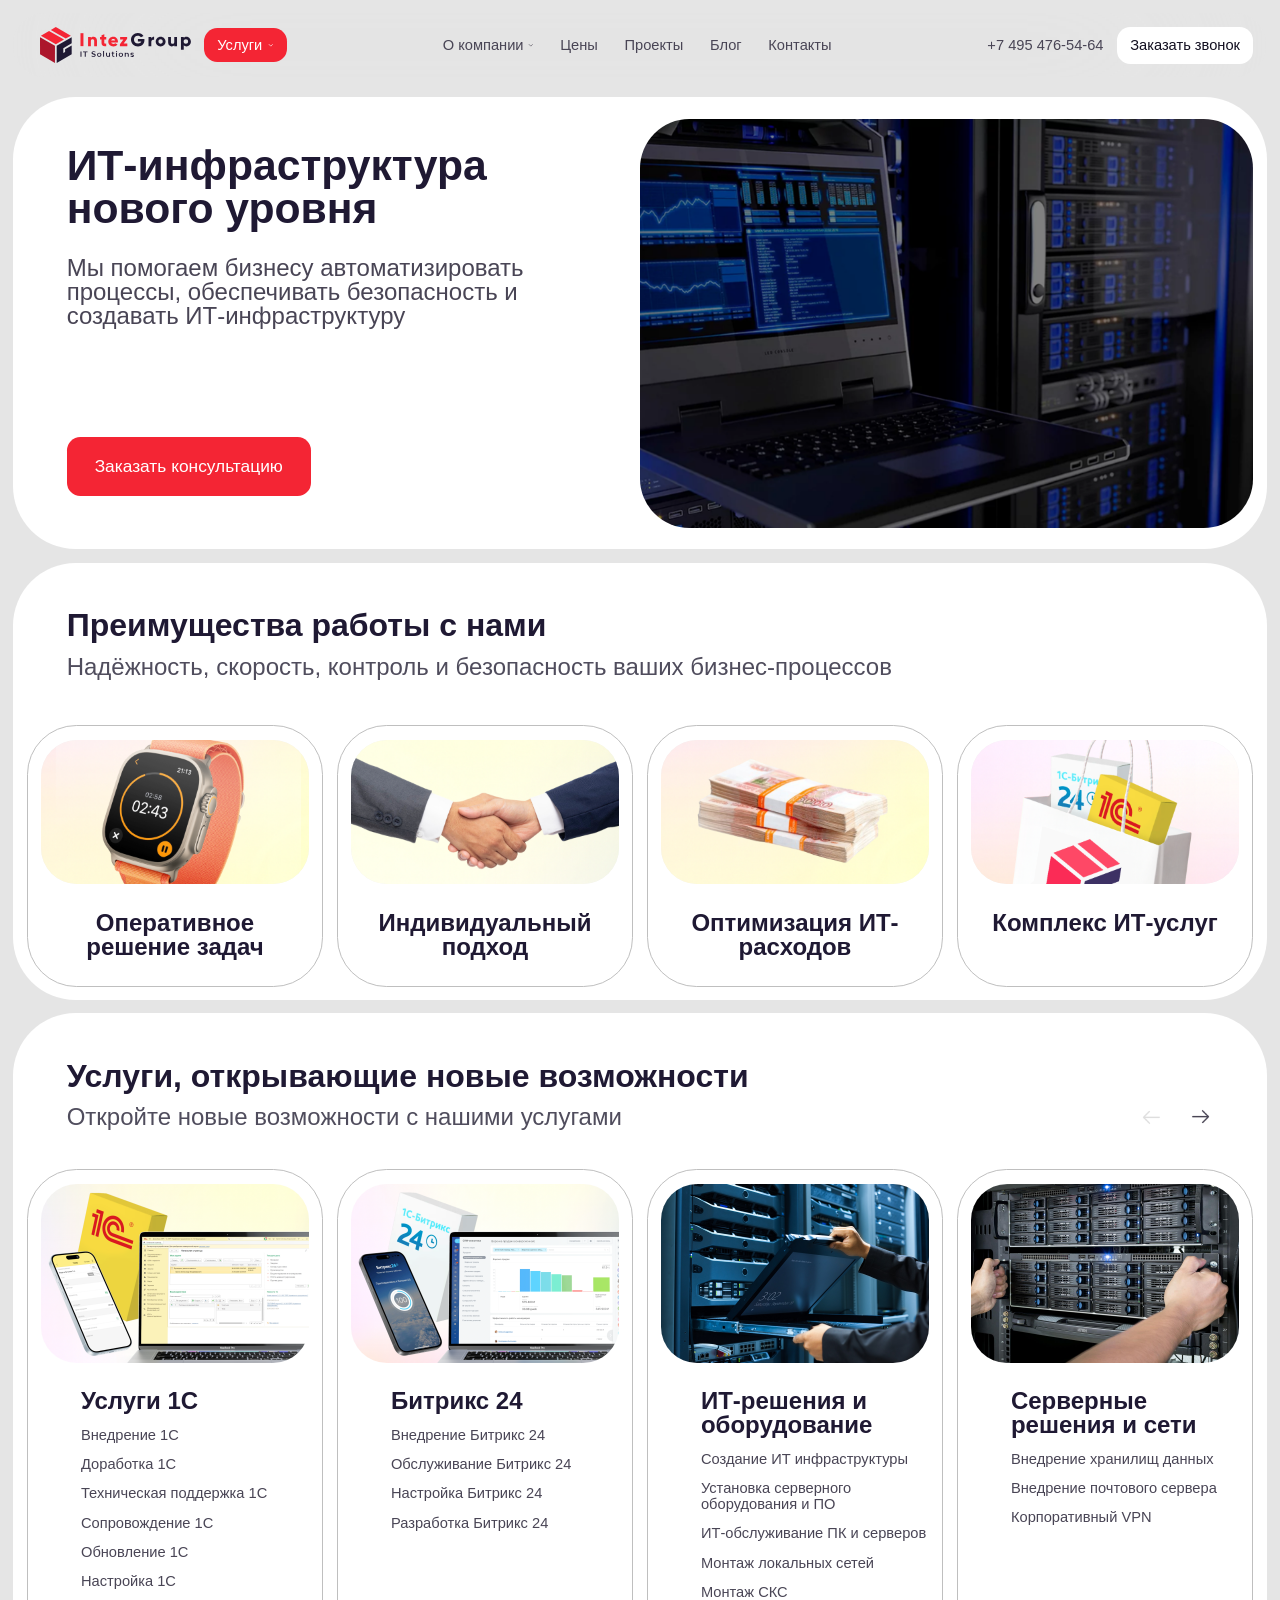
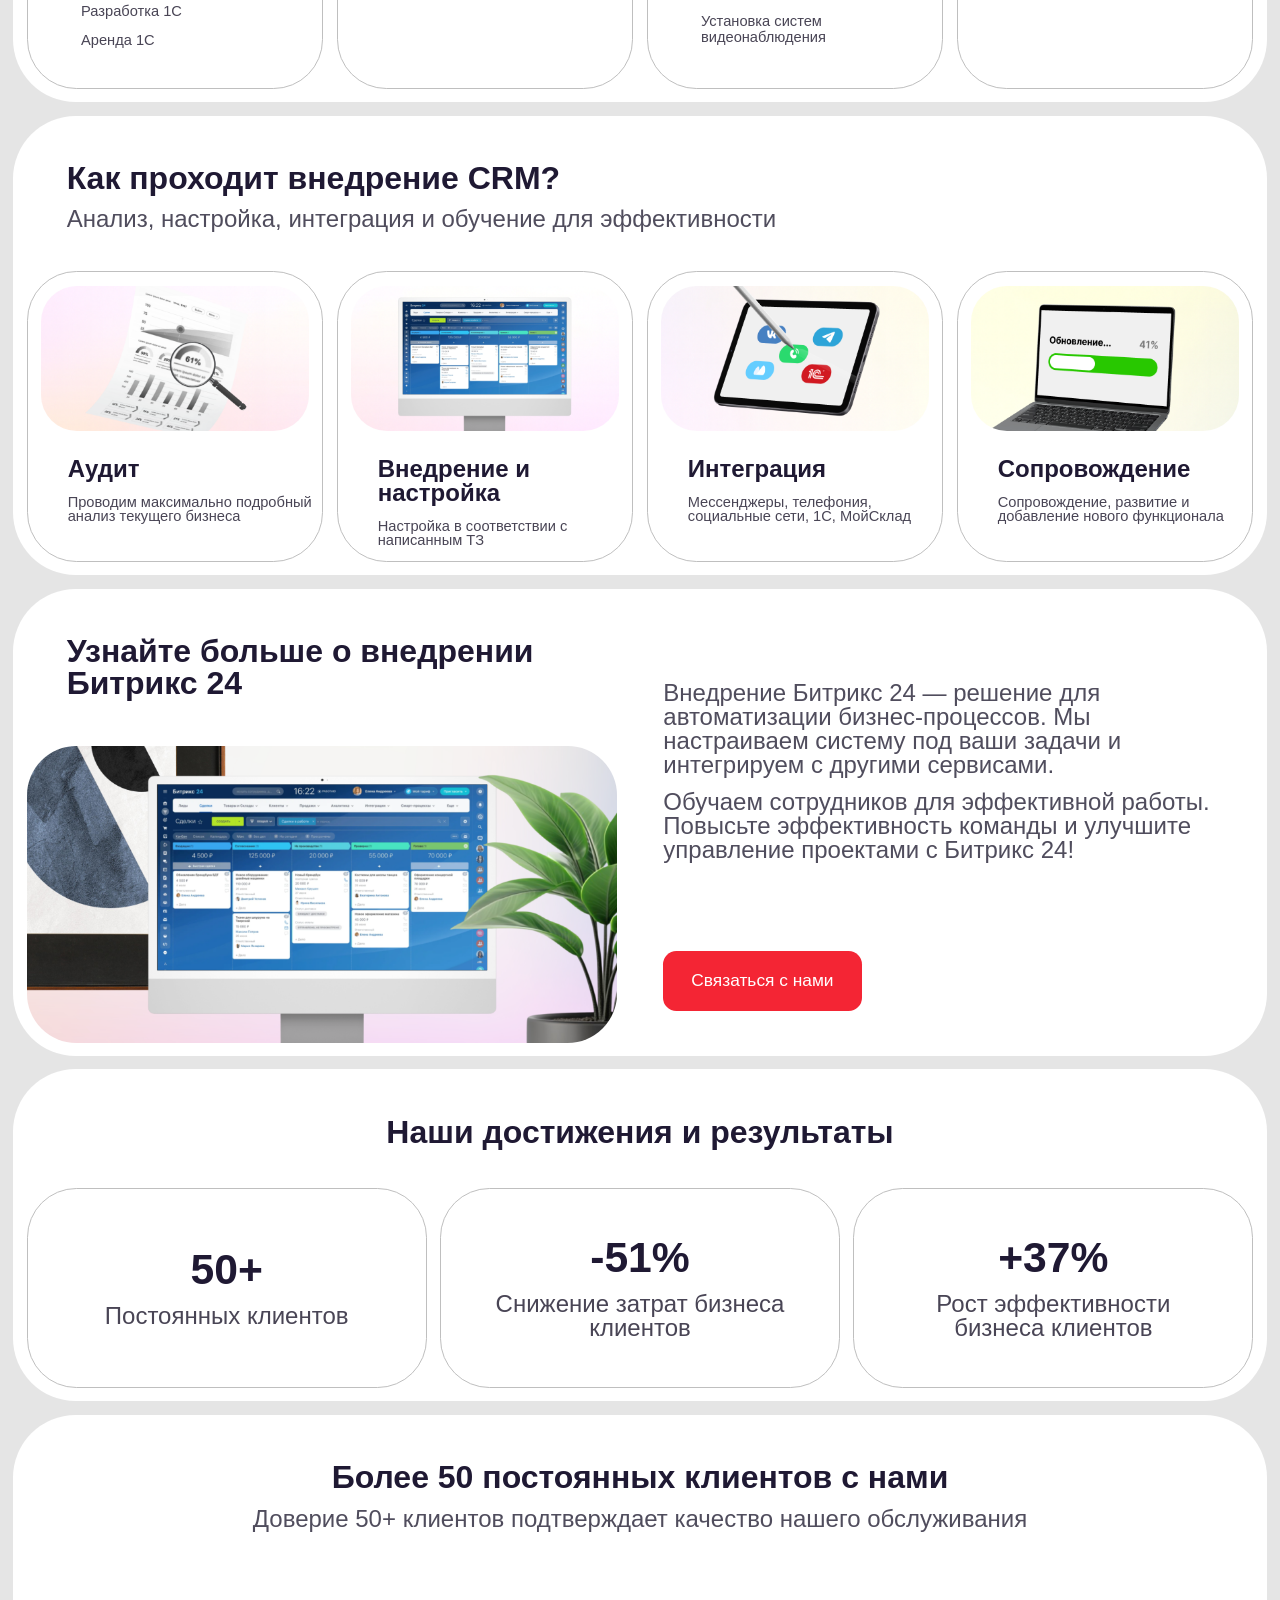
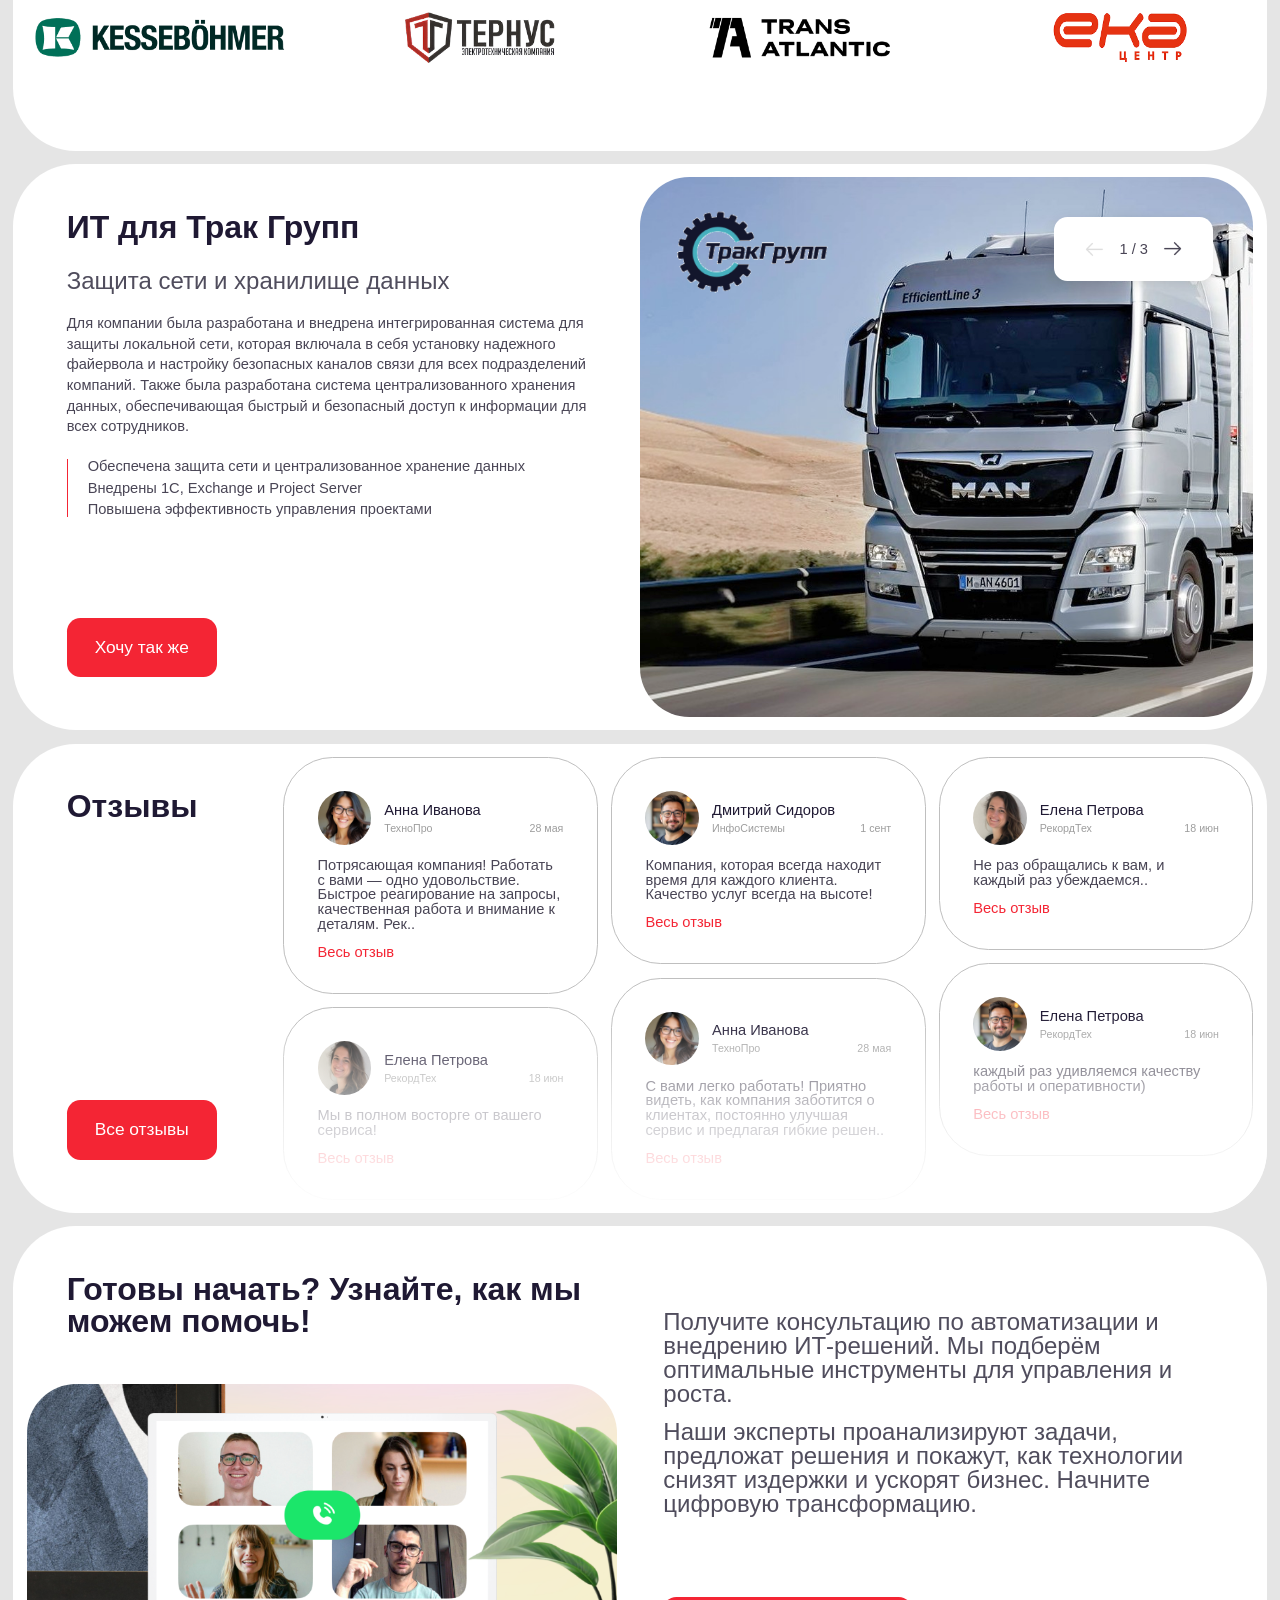
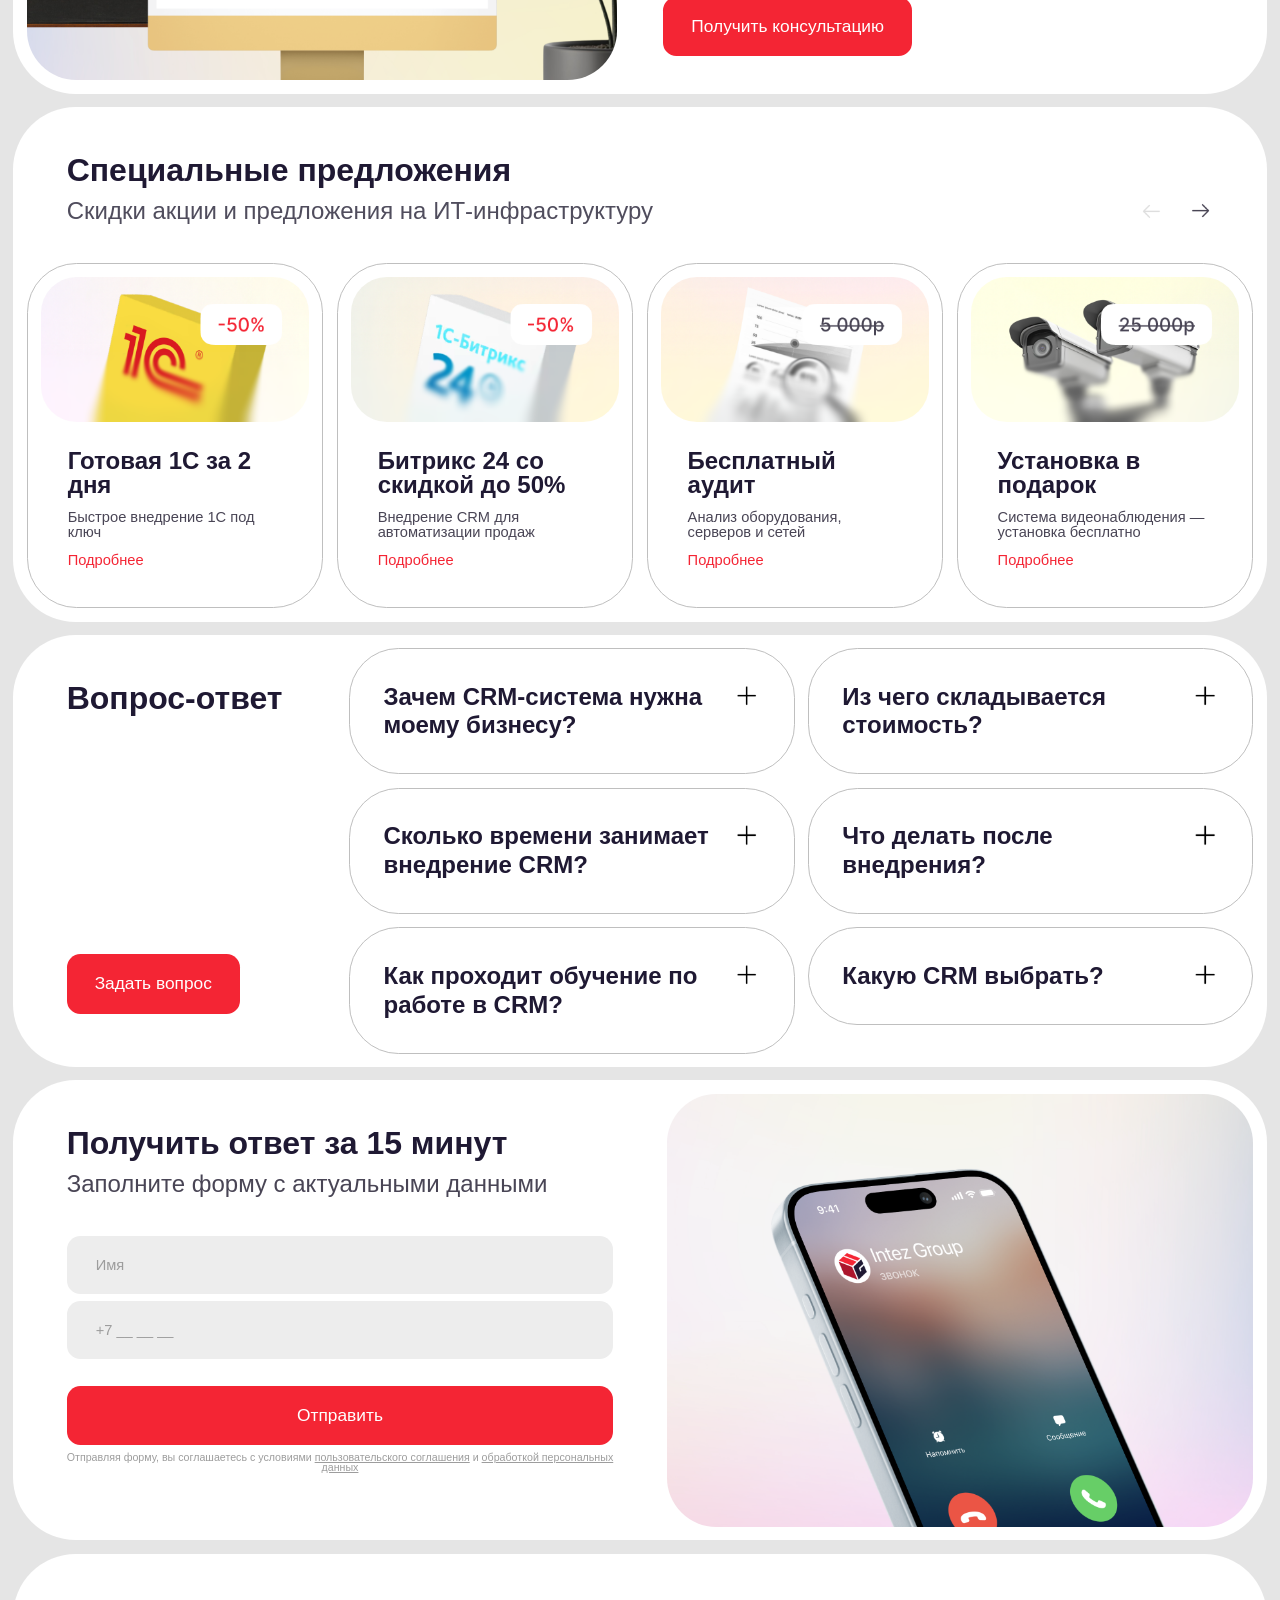
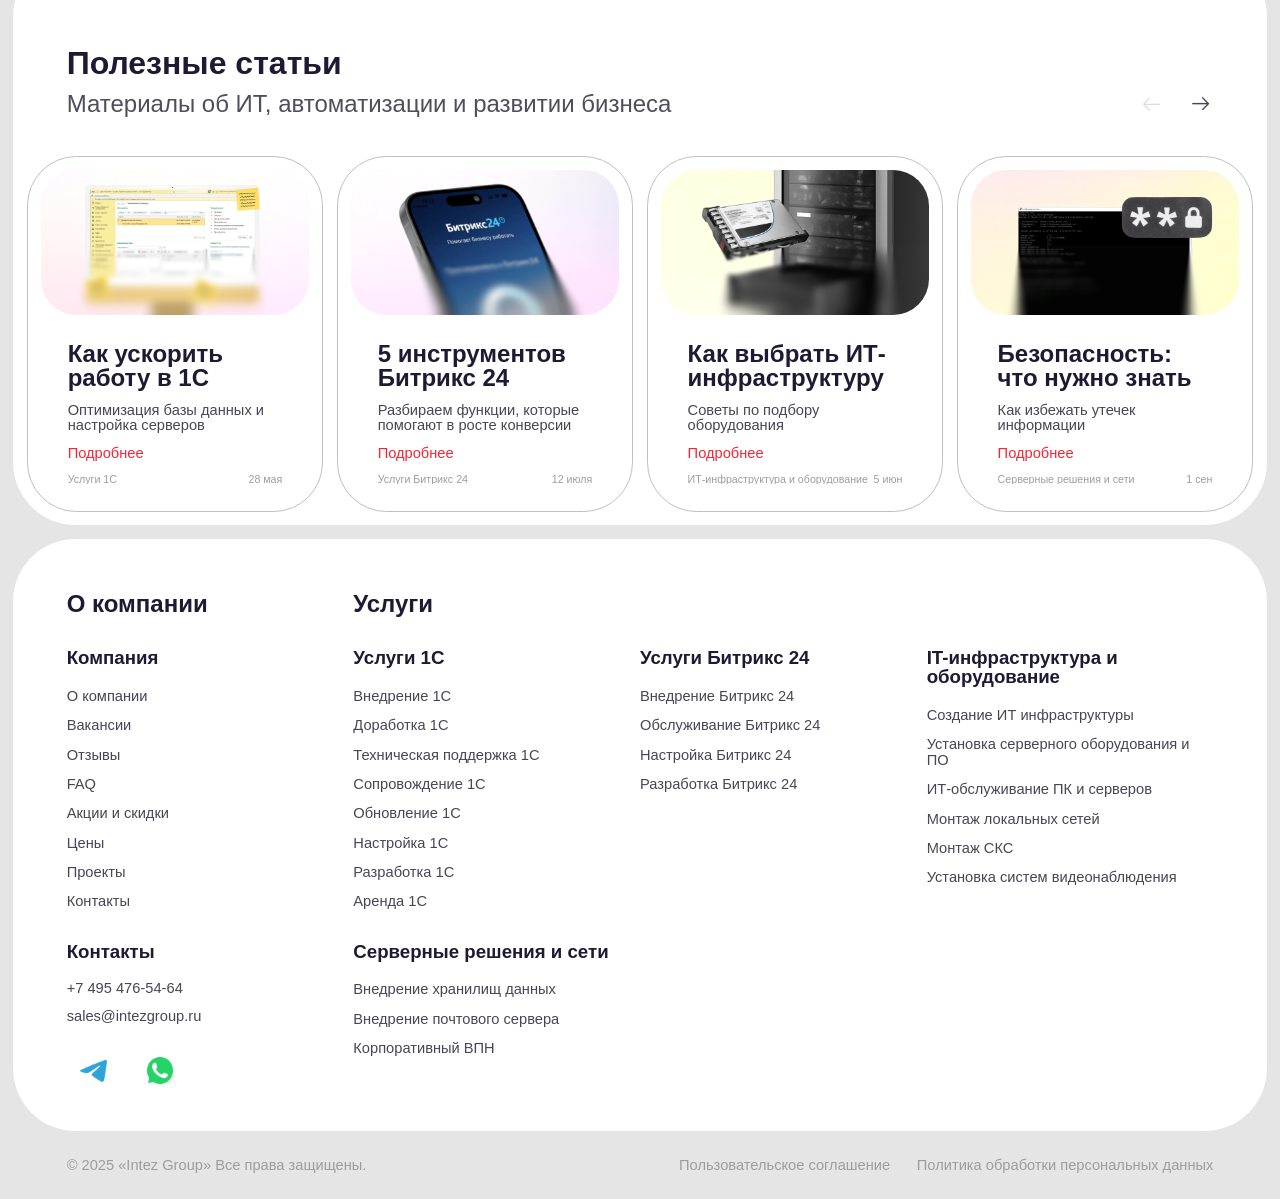
==== index.html @ fbea699e "Рефакторинг карусели Track Group и добавление мобильного аккордеона в подвале Заменены иконки в форм" ====
<!DOCTYPE html>
<html lang="ru">

<head>
  <meta charset="UTF-8" />
  <meta name="viewport" content="width=device-width, initial-scale=1.0" />
  <meta http-equiv="X-UA-Compatible" content="ie=edge" />
  <title>Название сайта</title>
  <link rel="stylesheet" href="style/main.css" />
</head>

<body>
  <!-- Overlay для размытия main (для services-popup) -->
  <div class="services-popup__overlay" id="overlay"></div>

  <!-- Overlay для модального окна (выше всех элементов) -->
  <div class="modal-overlay" id="modalOverlay"></div>

  <!-- Модальное окно с формой -->
  <div class="modal-popup" id="callModal">
    <div class="modal-popup__wrapper">
      <div class="modal-popup__container">
        <!-- Контент формы (переиспользуем стили quick-response) -->
        <div class="quick-response__content">
          <h2 class="quick-response__title">Получить ответ за 15 минут</h2>
          <p class="quick-response__description">
            Заполните форму с актуальными данными
          </p>
          <form class="quick-response__form" id="callModalForm">
            <div class="quick-response__field">
              <input type="text" class="quick-response__input" placeholder="Имя" required />
              <span class="quick-response__error">Additional text</span>
            </div>
            <div class="quick-response__field">
              <input type="tel" class="quick-response__input" placeholder="+7 __ __ __" required />
              <span class="quick-response__error">Additional text</span>
            </div>
            <button type="submit" class="btn btn--primary">Отправить</button>
            <p class="quick-response__agreement">
              Отправляя форму, вы соглашаетесь с условиями
              <a href="#">пользовательского соглашения</a> и
              <a href="#">обработкой персональных данных</a>
            </p>
          </form>
        </div>

        <!-- Контент успешной отправки (скрыт по умолчанию) -->
        <div class="modal-success" style="display: none;">
          <img src="assets/img/successfully-done.png" alt="Успешно" class="modal-success__image" loading="lazy">
          <div class="modal-success__content">
            <h2 class="modal-success__title">Спасибо за обращение!</h2>
            <p class="modal-success__text">
              Мы уже получили вашу заявку. Ожидайте звонка — специалист свяжется с вами в ближайшее время
            </p>
          </div>
        </div>
      </div>

      <!-- Кнопка закрытия справа от контейнера -->
      <button class="modal-popup__close" id="modalClose" aria-label="Закрыть">
        <img src="assets/img/close.png" alt="Закрыть" loading="lazy">
      </button>
    </div>
  </div>

  <!-- Всплывающее меню услуг -->
  <div class="services-popup__container" id="servicesPopup">
    <div class="services-popup__links">
      <!-- Колонка с категориями -->
      <div class="services-popup__column-wrapper">
        <!-- Блок заголовков категорий -->
        <div class="services-popup__categories">
          <h3 class="services-popup__category active" data-category="1c">
            Услуги 1С
          </h3>
          <h3 class="services-popup__category" data-category="bitrix24">
            Услуги Битрикс 24
          </h3>
          <h3 class="services-popup__category" data-category="it-infrastructure">
            ИТ-инфраструктура и оборудование
          </h3>
          <h3 class="services-popup__category" data-category="server-solutions">
            Серверные решения и сети
          </h3>
        </div>
      </div>

      <!-- Колонка 1 -->
      <div class="services-popup__column-wrapper">
        <div class="services-popup__column" data-column="1">
          <!-- Услуги 1С - Колонка 1 -->
          <a href="#" class="services-popup__link" data-category="1c">Внедрение 1С</a>
          <a href="#" class="services-popup__link" data-category="1c">Доработка 1С</a>
          <a href="#" class="services-popup__link" data-category="1c">Техническая поддержка 1С</a>
          <a href="#" class="services-popup__link" data-category="1c">Сопровождение 1С</a>

          <!-- Услуги Битрикс 24 - Колонка 1 -->
          <a href="#" class="services-popup__link" data-category="bitrix24" style="display: none">Внедрение Битрикс
            24</a>
          <a href="#" class="services-popup__link" data-category="bitrix24" style="display: none">Обслуживание Битрикс
            24</a>

          <!-- ИТ-инфраструктура и оборудование - Колонка 1 -->
          <a href="#" class="services-popup__link" data-category="it-infrastructure" style="display: none">Создание ИТ
            инфраструктуры</a>
          <a href="#" class="services-popup__link" data-category="it-infrastructure" style="display: none">Установка
            серверного оборудования и ПО</a>
          <a href="#" class="services-popup__link" data-category="it-infrastructure"
            style="display: none">ИТ-обслуживание ПК и серверов</a>

          <!-- Серверные решения и сети - Колонка 1 -->
          <a href="#" class="services-popup__link" data-category="server-solutions" style="display: none">Внедрение
            хранилищ данных</a>
          <a href="#" class="services-popup__link" data-category="server-solutions" style="display: none">Внедрение
            почтового сервера</a>
        </div>
      </div>

      <!-- Колонка 2 -->
      <div class="services-popup__column-wrapper">
        <div class="services-popup__column" data-column="2">
          <!-- Услуги 1С - Колонка 2 -->
          <a href="#" class="services-popup__link" data-category="1c">Обновление 1С</a>
          <a href="#" class="services-popup__link" data-category="1c">Настройка 1С</a>
          <a href="#" class="services-popup__link" data-category="1c">Разработка 1С</a>
          <a href="#" class="services-popup__link" data-category="1c">Аренда 1С</a>

          <!-- Услуги Битрикс 24 - Колонка 2 -->
          <a href="#" class="services-popup__link" data-category="bitrix24" style="display: none">Настройка Битрикс
            24</a>
          <a href="#" class="services-popup__link" data-category="bitrix24" style="display: none">Разработка Битрикс
            24</a>

          <!-- ИТ-инфраструктура и оборудование - Колонка 2 -->
          <a href="#" class="services-popup__link" data-category="it-infrastructure" style="display: none">Монтаж
            локальных сетей</a>
          <a href="#" class="services-popup__link" data-category="it-infrastructure" style="display: none">Монтаж
            СКС</a>
          <a href="#" class="services-popup__link" data-category="it-infrastructure" style="display: none">Установка
            систем видеонаблюдения</a>

          <!-- Серверные решения и сети - Колонка 2 -->
          <a href="#" class="services-popup__link" data-category="server-solutions" style="display: none">Корпоративный
            VPN</a>
        </div>
      </div>
    </div>

    <!-- Блок с фотографией -->
    <div class="services-popup__image">
      <img src="assets/img/popup-menu-1c.png" alt="Услуги 1С" data-image="1c" class="services-popup__photo active"
        loading="lazy" />
      <img src="assets/img/popup-menu-bitrix-24.png" alt="Услуги Битрикс 24" data-image="bitrix24"
        class="services-popup__photo" loading="lazy" />
      <img src="assets/img/popup-menu-IT-solutions-and-equipment.png" alt="ИТ-инфраструктура и оборудование"
        data-image="it-infrastructure" class="services-popup__photo" loading="lazy" />
      <img src="assets/img/popup-menu-server-solutions-and-networks.png" alt="Серверные решения и сети"
        data-image="server-solutions" class="services-popup__photo" loading="lazy" />
    </div>
  </div>
  </div>

  <!-- Шапка сайта (десктоп версия) -->
  <header class="header header--desktop">
    <div class="container">
      <div class="header__content">
        <img src="assets/img/logo-header-desktop.svg" alt="IntezGroup Logo" class="header__logo" loading="lazy" />

        <button class="btn btn--services" id="servicesBtn">
          Услуги
          <img src="assets/img/show-more.svg" alt="" class="btn__icon" loading="lazy" />
        </button>

        <nav class="nav">
          <ul class="nav__list">
            <li class="nav__item nav__item--has-dropdown">
              <a href="#about" class="nav__link">
                О компании
                <img src="assets/img/show-more.svg" alt="" class="nav__link-icon" loading="lazy" />
              </a>
              <!-- Всплывающее меню "О компании" -->
              <div class="nav-dropdown" id="aboutDropdown">
                <div class="nav-dropdown__container">
                  <a href="#" class="nav-dropdown__link">О компании</a>
                  <a href="#" class="nav-dropdown__link">Вакансии</a>
                  <a href="#" class="nav-dropdown__link">Отзывы</a>
                  <a href="#" class="nav-dropdown__link">Вопрос-ответ</a>
                  <a href="#" class="nav-dropdown__link">Акции и скидки</a>
                </div>
              </div>
            </li>
            <li class="nav__item">
              <a href="#prices" class="nav__link">Цены</a>
            </li>
            <li class="nav__item">
              <a href="#projects" class="nav__link">Проекты</a>
            </li>
            <li class="nav__item">
              <a href="#blog" class="nav__link">Блог</a>
            </li>
            <li class="nav__item">
              <a href="#contacts" class="nav__link">Контакты</a>
            </li>
          </ul>
        </nav>

        <div class="header__actions">
          <a href="tel:+74954765464" class="header__phone">+7 495 476-54-64</a>
          <button class="btn btn--secondary" id="callBtn">
            Заказать звонок
          </button>
        </div>

        <button class="burger" id="burger">
          <span class="burger__line"></span>
          <span class="burger__line"></span>
          <span class="burger__line"></span>
        </button>
      </div>
    </div>
  </header>

  <!-- Шапка сайта (мобильная версия для <= 1023px) -->
  <header class="header header--mobile">
    <div class="header__mobile-container">
      <img src="assets/img/logo-header-mobile.svg" alt="IntezGroup Logo" class="header__mobile-logo" loading="lazy" />

      <div class="header__mobile-actions">
        <button class="btn btn--mobile-services" id="mobileServicesBtn">
          Услуги
        </button>

        <button class="btn-icon" id="mobileCallBtn" aria-label="Позвонить">
          <img src="assets/img/phone-mobile.svg" alt="" loading="lazy" />
        </button>

        <button class="btn-icon" id="mobileMenuBtn" aria-label="Меню">
          <img src="assets/img/menu-mobile.svg" alt="" loading="lazy" />
        </button>
      </div>
    </div>
  </header>

  <!-- Основной контент страницы -->
  <main>
    <!-- Обертка для основного контента (можно скрывать при показе 404) -->
    <div id="mainContent">
      <!-- 1. Секция: ИТ-инфраструктура нового уровня -->
      <section class="section section--hero">
        <div class="hero__content">
          <div class="hero__text-group">
            <h1 class="hero__title">ИТ-инфраструктура нового уровня</h1>
            <p class="hero__description">
              Мы помогаем бизнесу автоматизировать процессы, обеспечивать
              безопасность и создавать ИТ-инфраструктуру
            </p>
          </div>
          <button class="btn btn--primary hero__button">Заказать консультацию</button>
        </div>
        <div class="hero__image">
          <img src="assets/img/a-new-level-of-IT-infrastructure.png" alt="ИТ-инфраструктура нового уровня"
            loading="lazy" />
        </div>
        <button class="btn btn--primary hero__button-mobile">Заказать консультацию</button>
      </section>

      <!-- 2. Секция: Преимущества работы с нами -->
      <section class="section section--advantages">
        <h2 class="advantages__title">Преимущества работы с нами</h2>
        <p class="advantages__subtitle">
          Надёжность, скорость, контроль и безопасность ваших бизнес-процессов
        </p>

        <div class="advantages__grid">
          <!-- Карточка 1: Оперативное решение задач -->
          <div class="advantage-card">
            <div class="advantage-card__image">
              <img src="assets/img/fast-solution-section-advantages.png" alt="Оперативное решение задач"
                loading="lazy" />
            </div>
            <h3 class="advantage-card__title">Оперативное решение задач</h3>
          </div>

          <!-- Карточка 2: Индивидуальный подход -->
          <div class="advantage-card">
            <div class="advantage-card__image">
              <img src="assets/img/individual-approach-section-advantages.png" alt="Индивидуальный подход"
                loading="lazy" />
            </div>
            <h3 class="advantage-card__title">Индивидуальный подход</h3>
          </div>

          <!-- Карточка 3: Оптимизация ИТ-расходов -->
          <div class="advantage-card">
            <div class="advantage-card__image">
              <img src="assets/img/optimizing-IT-costs-section-advantages.png" alt="Оптимизация ИТ-расходов"
                loading="lazy" />
            </div>
            <h3 class="advantage-card__title">Оптимизация ИТ-расходов</h3>
          </div>

          <!-- Карточка 4: Комплекс ИТ-услуг -->
          <div class="advantage-card">
            <div class="advantage-card__image">
              <img src="assets/img/range-of-IT-services-section-advantages.png" alt="Комплекс ИТ-услуг"
                loading="lazy" />
            </div>
            <h3 class="advantage-card__title">Комплекс ИТ-услуг</h3>
          </div>
        </div>
      </section>

      <!-- 3. Секция: Услуги, открывающие новые возможности -->
      <section class="section section--services">
        <div class="services__header">
          <div class="services__header-text">
            <h2 class="services__title">
              Услуги, открывающие новые возможности
            </h2>
            <p class="services__subtitle">
              Откройте новые возможности с нашими услугами
            </p>
          </div>
        </div>

        <div class="services__navigation">
          <button class="services__nav-btn services__nav-btn--prev" id="servicesPrev">
            <img src="assets/img/arrow-left.png" alt="Предыдущий" style="transform: rotate(180deg)" loading="lazy" />
          </button>
          <button class="services__nav-btn services__nav-btn--next" id="servicesNext">
            <img src="assets/img/arrow-left.png" alt="Следующий" style="transform: rotate(0deg)" loading="lazy" />
          </button>
        </div>

        <div class="services__grid">
          <!-- Карточка 1: Услуги 1С -->
          <div class="services__card">
            <div class="services__card-image">
              <img src="assets/img/1C-services-section-service.png" alt="Услуги 1С" loading="lazy" />
            </div>
            <h3 class="services__card-title">Услуги 1С</h3>
            <ul class="services__card-menu">
              <li><a href="#">Внедрение 1С</a></li>
              <li><a href="#">Доработка 1С</a></li>
              <li><a href="#">Техническая поддержка 1С</a></li>
              <li><a href="#">Сопровождение 1С</a></li>
              <li><a href="#">Обновление 1С</a></li>
              <li><a href="#">Настройка 1С</a></li>
              <li><a href="#">Разработка 1С</a></li>
              <li><a href="#">Аренда 1С</a></li>
            </ul>
          </div>

          <!-- Карточка 2: Битрикс 24 -->
          <div class="services__card">
            <div class="services__card-image">
              <img src="assets/img/bitrix-24-section-service.png" alt="Битрикс 24" loading="lazy" />
            </div>
            <h3 class="services__card-title">Битрикс 24</h3>
            <ul class="services__card-menu">
              <li><a href="#">Внедрение Битрикс 24</a></li>
              <li><a href="#">Обслуживание Битрикс 24</a></li>
              <li><a href="#">Настройка Битрикс 24</a></li>
              <li><a href="#">Разработка Битрикс 24</a></li>
            </ul>
          </div>

          <!-- Карточка 3: ИТ-решения и оборудование -->
          <div class="services__card">
            <div class="services__card-image">
              <img src="assets/img/IT-solutions-and-equipment-section-service.png" alt="ИТ-решения и оборудование"
                loading="lazy" />
            </div>
            <h3 class="services__card-title">ИТ-решения и оборудование</h3>
            <ul class="services__card-menu">
              <li><a href="#">Создание ИТ инфраструктуры</a></li>
              <li><a href="#">Установка серверного оборудования и ПО</a></li>
              <li><a href="#">ИТ-обслуживание ПК и серверов</a></li>
              <li><a href="#">Монтаж локальных сетей</a></li>
              <li><a href="#">Монтаж СКС</a></li>
              <li><a href="#">Установка систем видеонаблюдения</a></li>
            </ul>
          </div>

          <!-- Карточка 4: Серверные решения и сети -->
          <div class="services__card">
            <div class="services__card-image">
              <img src="assets/img/server-solutions-and-networks-section-service.png" alt="Серверные решения и сети"
                loading="lazy" />
            </div>
            <h3 class="services__card-title">Серверные решения и сети</h3>
            <ul class="services__card-menu">
              <li><a href="#">Внедрение хранилищ данных</a></li>
              <li><a href="#">Внедрение почтового сервера</a></li>
              <li><a href="#">Корпоративный VPN</a></li>
            </ul>
          </div>

          <!-- Карточка 4: Серверные решения и сети -->
          <div class="services__card">
            <div class="services__card-image">
              <img src="assets/img/server-solutions-and-networks-section-service.png" alt="Серверные решения и сети"
                loading="lazy" />
            </div>
            <h3 class="services__card-title">Серверные решения и сети</h3>
            <ul class="services__card-menu">
              <li><a href="#">Внедрение хранилищ данных</a></li>
              <li><a href="#">Внедрение почтового сервера</a></li>
              <li><a href="#">Корпоративный VPN</a></li>
            </ul>
          </div>

          <!-- Карточка 4: Серверные решения и сети -->
          <div class="services__card">
            <div class="services__card-image">
              <img src="assets/img/server-solutions-and-networks-section-service.png" alt="Серверные решения и сети"
                loading="lazy" />
            </div>
            <h3 class="services__card-title">Серверные решения и сети</h3>
            <ul class="services__card-menu">
              <li><a href="#">Внедрение хранилищ данных</a></li>
              <li><a href="#">Внедрение почтового сервера</a></li>
              <li><a href="#">Корпоративный VPN</a></li>
            </ul>
          </div>
        </div>
      </section>

      <!-- 4. Секция: Как построена наша работа? -->
      <section class="section section--work-process">
        <h2 class="work-process__title">Как проходит внедрение CRM?</h2>
        <p class="work-process__subtitle">
          Анализ, настройка, интеграция и обучение для эффективности
        </p>

        <div class="work-process__grid">
          <!-- Карточка 1: Аудит -->
          <div class="work-process-card">
            <div class="work-process-card__image">
              <img src="assets/img/audit-section-crm-proces.png" alt="Аудит" loading="lazy" />
            </div>
            <h3 class="work-process-card__title">Аудит</h3>
            <p class="work-process-card__text">
              Проводим максимально подробный анализ текущего бизнеса
            </p>
          </div>

          <!-- Карточка 2: Внедрение и настройка -->
          <div class="work-process-card">
            <div class="work-process-card__image">
              <img src="assets/img/implem-section-crm-proces.png" alt="Внедрение и настройка" loading="lazy" />
            </div>
            <h3 class="work-process-card__title">Внедрение и настройка</h3>
            <p class="work-process-card__text">
              Настройка в соответствии с написанным ТЗ
            </p>
          </div>

          <!-- Карточка 3: Интеграция -->
          <div class="work-process-card">
            <div class="work-process-card__image">
              <img src="assets/img/integration-section-crm-proces.png" alt="Интеграция" loading="lazy" />
            </div>
            <h3 class="work-process-card__title">Интеграция</h3>
            <p class="work-process-card__text">
              Мессенджеры, телефония, социальные сети, 1С, МойСклад
            </p>
          </div>

          <!-- Карточка 4: Сопровождение -->
          <div class="work-process-card">
            <div class="work-process-card__image">
              <img src="assets/img/escort-section-crm-proces.png" alt="Сопровождение" loading="lazy" />
            </div>
            <h3 class="work-process-card__title">Сопровождение</h3>
            <p class="work-process-card__text">
              Сопровождение, развитие и добавление нового функционала
            </p>
          </div>
        </div>

        <div class="work-process__navigation">
          <button class="work-process__nav-btn work-process__nav-btn--prev" id="workProcessPrev">
            <img src="assets/img/arrow-left.png" alt="Предыдущий" style="transform: rotate(180deg)" loading="lazy" />
          </button>
          <button class="work-process__nav-btn work-process__nav-btn--next" id="workProcessNext">
            <img src="assets/img/arrow-left.png" alt="Следующий" style="transform: rotate(0deg)" loading="lazy" />
          </button>
        </div>
      </section>

      <!-- 5. Секция: Узнайте больше о нашей компании -->
      <section class="section section--about-company">
        <h2 class="about-company__title">
          Узнайте больше о внедрении Битрикс 24
        </h2>
        <div class="about-company__image">
          <img src="assets/img/section-learn-more.png" alt="Битрикс 24" loading="lazy" />
        </div>
        <div class="about-company__content">
          <div class="about-company__text">
            <p>
              Внедрение Битрикс 24 — решение для автоматизации бизнес-процессов.
              Мы настраиваем систему под ваши задачи и интегрируем с другими
              сервисами.
            </p>
            <p>
              Обучаем сотрудников для эффективной работы. Повысьте эффективность
              команды и улучшите управление проектами с Битрикс 24!
            </p>
          </div>
          <button class="btn btn--primary about-company__button">Связаться с нами</button>
        </div>
        <button class="btn btn--primary about-company__button-mobile">Связаться с нами</button>
      </section>

      <!-- 6. Секция: Наши достижения и результаты -->
      <section class="section section--achievements">
        <h2 class="achievements__title">Наши достижения и результаты</h2>

        <div class="achievements__grid">
          <!-- Карточка 1: 50+ -->
          <div class="achievements__card">
            <div class="achievements__card-content">
              <div class="achievements__card-value">50+</div>
              <div class="achievements__card-label">Постоянных клиентов</div>
            </div>
          </div>

          <!-- Карточка 2: -51% -->
          <div class="achievements__card">
            <div class="achievements__card-content">
              <div class="achievements__card-value">-51%</div>
              <div class="achievements__card-label">
                Снижение затрат бизнеса клиентов
              </div>
            </div>
          </div>

          <!-- Карточка 3: +37% -->
          <div class="achievements__card">
            <div class="achievements__card-content">
              <div class="achievements__card-value">+37%</div>
              <div class="achievements__card-label">
                Рост эффективности бизнеса клиентов
              </div>
            </div>
          </div>
        </div>
      </section>

      <!-- 7. Секция: Более 50 постоянных клиентов с нами -->
      <section class="section section--clients">
        <div class="clients__header">
          <h2 class="clients__title">Более 50 постоянных клиентов с нами</h2>
          <p class="clients__subtitle">
            Доверие 50+ клиентов подтверждает качество нашего обслуживания
          </p>
        </div>

        <div class="clients__grid">
          <div class="clients__logo">
            <img src="assets/img/partners/kessebohmer.png" alt="Kessebohmer" loading="lazy" />
          </div>
          <div class="clients__logo">
            <img src="assets/img/partners/ternus.png" alt="Ternus" loading="lazy" />
          </div>
          <div class="clients__logo">
            <img src="assets/img/partners/trans-atlantic.png" alt="Trans Atlantic" loading="lazy" />
          </div>
          <div class="clients__logo">
            <img src="assets/img/partners/eka-center.png" alt="Eka Center" loading="lazy" />
          </div>
          <div class="clients__logo">
            <img src="assets/img/partners/city-krovla.png" alt="City Krovla" loading="lazy" />
          </div>
          <div class="clients__logo">
            <img src="assets/img/partners/belka.png" alt="Belka" loading="lazy" />
          </div>
          <div class="clients__logo">
            <img src="assets/img/partners/abs-service.png" alt="ABS Service" loading="lazy" />
          </div>
          <div class="clients__logo">
            <img src="assets/img/partners/chapurin.png" alt="Chapurin" loading="lazy" />
          </div>
          <div class="clients__logo">
            <img src="assets/img/partners/geomon.png" alt="Geomon" loading="lazy" />
          </div>
          <div class="clients__logo">
            <img src="assets/img/partners/lsc.png" alt="LSC" loading="lazy" />
          </div>
          <div class="clients__logo">
            <img src="assets/img/partners/mediacontact.png" alt="Media Contact" loading="lazy" />
          </div>
          <div class="clients__logo">
            <img src="assets/img/partners/presna-finans.png" alt="Presna Finans" loading="lazy" />
          </div>
          <div class="clients__logo">
            <img src="assets/img/partners/smartlamps.png" alt="Smart Lamps" loading="lazy" />
          </div>
          <div class="clients__logo">
            <img src="assets/img/partners/tract-group.png" alt="Tract Group" loading="lazy" />
          </div>

          <!-- Дубликаты для бесшовной анимации на desktop -->
          <div class="clients__logo">
            <img src="assets/img/partners/kessebohmer.png" alt="Kessebohmer" loading="lazy" />
          </div>
          <div class="clients__logo">
            <img src="assets/img/partners/ternus.png" alt="Ternus" loading="lazy" />
          </div>
          <div class="clients__logo">
            <img src="assets/img/partners/trans-atlantic.png" alt="Trans Atlantic" loading="lazy" />
          </div>
          <div class="clients__logo">
            <img src="assets/img/partners/eka-center.png" alt="Eka Center" loading="lazy" />
          </div>
          <div class="clients__logo">
            <img src="assets/img/partners/city-krovla.png" alt="City Krovla" loading="lazy" />
          </div>
          <div class="clients__logo">
            <img src="assets/img/partners/belka.png" alt="Belka" loading="lazy" />
          </div>
          <div class="clients__logo">
            <img src="assets/img/partners/abs-service.png" alt="ABS Service" loading="lazy" />
          </div>
          <div class="clients__logo">
            <img src="assets/img/partners/chapurin.png" alt="Chapurin" loading="lazy" />
          </div>
          <div class="clients__logo">
            <img src="assets/img/partners/geomon.png" alt="Geomon" loading="lazy" />
          </div>
          <div class="clients__logo">
            <img src="assets/img/partners/lsc.png" alt="LSC" loading="lazy" />
          </div>
          <div class="clients__logo">
            <img src="assets/img/partners/mediacontact.png" alt="Media Contact" loading="lazy" />
          </div>
          <div class="clients__logo">
            <img src="assets/img/partners/presna-finans.png" alt="Presna Finans" loading="lazy" />
          </div>
          <div class="clients__logo">
            <img src="assets/img/partners/smartlamps.png" alt="Smart Lamps" loading="lazy" />
          </div>
          <div class="clients__logo">
            <img src="assets/img/partners/tract-group.png" alt="Tract Group" loading="lazy" />
          </div>
        </div>

        <div class="clients__navigation">
          <button class="clients__nav-btn clients__nav-btn--prev" id="clientsPrev">
            <img src="assets/img/arrow-left.png" alt="Предыдущий" style="transform: rotate(180deg)" loading="lazy" />
          </button>
          <button class="clients__nav-btn clients__nav-btn--next" id="clientsNext">
            <img src="assets/img/arrow-left.png" alt="Следующий" style="transform: rotate(0deg)" loading="lazy" />
          </button>
        </div>
      </section>

      <!-- 8. Секция: ИТ для Трак Групп -->
      <section class="section section--track-group">
        <div class="track-group__carousel">
          <!-- Навигация карусели -->
          <div class="track-group__navigation">
            <button class="track-group__nav-btn track-group__nav-btn--prev" id="trackGroupPrev">
              <img src="assets/img/arrow-left.png" alt="Назад" style="transform: rotate(180deg)" loading="lazy" />
            </button>
            <span class="track-group__nav-text">
              <span class="track-group__nav-current">1</span> /
              <span class="track-group__nav-total">3</span>
            </span>
            <button class="track-group__nav-btn track-group__nav-btn--next" id="trackGroupNext">
              <img src="assets/img/arrow-left.png" alt="Вперед" loading="lazy" />
            </button>
          </div>

          <!-- Карточки карусели -->
          <div class="track-group__cards">
            <!-- Карточка 1: ИТ для Трак Групп -->
            <div class="track-group__card track-group__card--active">
              <div class="track-group__content">
                <h2 class="track-group__title">ИТ для Трак Групп</h2>
                <p class="track-group__subtitle">
                  Защита сети и хранилище данных
                </p>
                <p class="track-group__description">
                  Для компании была разработана и внедрена интегрированная
                  система для защиты локальной сети, которая включала в себя
                  установку надежного файервола и настройку безопасных каналов
                  связи для всех подразделений компаний. Также была разработана
                  система централизованного хранения данных, обеспечивающая
                  быстрый и безопасный доступ к информации для всех сотрудников.
                </p>
                <ul class="track-group__list">
                  <li>
                    Обеспечена защита сети и централизованное хранение данных
                  </li>
                  <li>Внедрены 1С, Exchange и Project Server</li>
                  <li>Повышена эффективность управления проектами</li>
                </ul>
                <button class="btn btn--primary track-group__button">Хочу так же</button>
              </div>
              <div class="track-group__image">
                <img src="assets/img/IT-truck-group-section-track-group.png" alt="ИТ для Трак Групп" loading="lazy" />
              </div>
              <button class="btn btn--primary track-group__button-mobile">Хочу так же</button>
            </div>

            <!-- Карточка 2: ИТ для видеостудии -->
            <div class="track-group__card">
              <div class="track-group__content">
                <h2 class="track-group__title">ИТ для видеостудии</h2>
                <p class="track-group__subtitle">
                  Высокоскоростное хранилище и GPU-серверы
                </p>
                <p class="track-group__description">
                  Для видеостудии была разработана система с высокоскоростным
                  хранилищем данных объемом свыше 200 ТБ для работы с большими
                  видеофайлами. Установлены GPU-серверы для ускоренной обработки
                  видео и рендеринга. Все данные хранятся в зашифрованном,
                  обеспечивающим безопасный доступ.
                </p>
                <ul class="track-group__list">
                  <li>Создано высокоскоростное хранилище данных</li>
                  <li>
                    Установлен GPU-сервер, ускоряющий обработку видео на 80 %
                  </li>
                  <li>Обеспечен безопасный и стабильный доступ к данным</li>
                </ul>
                <button class="btn btn--primary track-group__button">Хочу так же</button>
              </div>
              <div class="track-group__image">
                <img src="assets/img/IT-video-studio-section-track-group.png" alt="ИТ для видеостудии" loading="lazy" />
              </div>
              <button class="btn btn--primary track-group__button-mobile">Хочу так же</button>
            </div>

            <!-- Карточка 3: ИТ для Консалтинг Логистики -->
            <div class="track-group__card">
              <div class="track-group__content">
                <h2 class="track-group__title">ИТ для Консалтинг Логистики</h2>
                <p class="track-group__subtitle">
                  Защита сети и автоматизация процессов
                </p>
                <p class="track-group__description">
                  Для компании была внедрена система защиты локальной сети с
                  установкой файервола, созданием защищённых каналов связи и
                  даже настроено централизованное файловое хранилище для рабочих
                  документов и данных. Внедрены решения для автоматизации
                  работы: 1С для учёта и финансов, Exchange для корпоративной
                  почты и Project Server для управления проектами.
                </p>
                <ul class="track-group__list">
                  <li>Обеспечена защита сети и хранение данных</li>
                  <li>Внедрены 1С, Exchange и Project Server</li>
                  <li>Ускорено управление проектами и документооборотом</li>
                </ul>
                <button class="btn btn--primary track-group__button">Хочу так же</button>
              </div>
              <div class="track-group__image">
                <img src="assets/img/IT-consulting-logistics-section-track-group.png" alt="ИТ для Консалтинг Логистики"
                  loading="lazy" />
              </div>
              <button class="btn btn--primary track-group__button-mobile">Хочу так же</button>
            </div>
          </div>
        </div>
      </section>

      <!-- 9. Секция: Отзывы -->
      <section class="section section--reviews">
        <div class="reviews__container">
          <!-- Блок слева: Заголовок и кнопка -->
          <div class="reviews__left-block">
            <h2 class="reviews__title">Отзывы</h2>
            <button class="btn btn--primary">Все отзывы</button>
          </div>

          <!-- Блок справа: Карточки отзывов -->
          <div class="reviews__cards-block">
            <!-- Отзыв 1: Анна Иванова (первая карточка) -->
            <div class="reviews__card">
              <div class="reviews__card-header">
                <img src="assets/img/test-avatar-1.jpg" alt="Анна Иванова" class="reviews__card-photo" loading="lazy" />
                <div class="reviews__card-info">
                  <div class="reviews__card-name">Анна Иванова</div>
                  <div class="reviews__card-meta">
                    <span class="reviews__card-company">ТехноПро</span>
                    <span class="reviews__card-date">28 мая</span>
                  </div>
                </div>
              </div>
              <p class="reviews__card-text">
                Потрясающая компания! Работать с вами — одно удовольствие.
                Быстрое реагирование на запросы, качественная работа и внимание
                к деталям. Рек..
              </p>
              <a href="#" class="reviews__card-link">Весь отзыв</a>
            </div>

            <!-- Отзыв 2: Елена Петрова -->
            <div class="reviews__card">
              <div class="reviews__card-header">
                <img src="assets/img/test-avatar-2.jpg" alt="Елена Петрова" class="reviews__card-photo"
                  loading="lazy" />
                <div class="reviews__card-info">
                  <div class="reviews__card-name">Елена Петрова</div>
                  <div class="reviews__card-meta">
                    <span class="reviews__card-company">РекордТех</span>
                    <span class="reviews__card-date">18 июн</span>
                  </div>
                </div>
              </div>
              <p class="reviews__card-text">
                Мы в полном восторге от вашего сервиса!
              </p>
              <a href="#" class="reviews__card-link">Весь отзыв</a>
            </div>

            <!-- Отзыв 3: Дмитрий Сидоров -->
            <div class="reviews__card">
              <div class="reviews__card-header">
                <img src="assets/img/test-avatar-3.jpg" alt="Дмитрий Сидоров" class="reviews__card-photo"
                  loading="lazy" />
                <div class="reviews__card-info">
                  <div class="reviews__card-name">Дмитрий Сидоров</div>
                  <div class="reviews__card-meta">
                    <span class="reviews__card-company">ИнфоСистемы</span>
                    <span class="reviews__card-date">1 сент</span>
                  </div>
                </div>
              </div>
              <p class="reviews__card-text">
                Компания, которая всегда находит время для каждого клиента.
                Качество услуг всегда на высоте!
              </p>
              <a href="#" class="reviews__card-link">Весь отзыв</a>
            </div>

            <!-- Отзыв 4: Анна Иванова (вторая карточка) -->
            <div class="reviews__card">
              <div class="reviews__card-header">
                <img src="assets/img/test-avatar-1.jpg" alt="Анна Иванова" class="reviews__card-photo" loading="lazy" />
                <div class="reviews__card-info">
                  <div class="reviews__card-name">Анна Иванова</div>
                  <div class="reviews__card-meta">
                    <span class="reviews__card-company">ТехноПро</span>
                    <span class="reviews__card-date">28 мая</span>
                  </div>
                </div>
              </div>
              <p class="reviews__card-text">
                С вами легко работать! Приятно видеть, как компания заботится о
                клиентах, постоянно улучшая сервис и предлагая гибкие решен..
              </p>
              <a href="#" class="reviews__card-link">Весь отзыв</a>
            </div>

            <!-- Отзыв 5: Елена Петрова (третья карточка) -->
            <div class="reviews__card">
              <div class="reviews__card-header">
                <img src="assets/img/test-avatar-2.jpg" alt="Елена Петрова" class="reviews__card-photo"
                  loading="lazy" />
                <div class="reviews__card-info">
                  <div class="reviews__card-name">Елена Петрова</div>
                  <div class="reviews__card-meta">
                    <span class="reviews__card-company">РекордТех</span>
                    <span class="reviews__card-date">18 июн</span>
                  </div>
                </div>
              </div>
              <p class="reviews__card-text">
                Не раз обращались к вам, и каждый раз убеждаемся..
              </p>
              <a href="#" class="reviews__card-link">Весь отзыв</a>
            </div>

            <!-- Отзыв 6: Елена Петрова (четвёртая карточка) -->
            <div class="reviews__card">
              <div class="reviews__card-header">
                <img src="assets/img/test-avatar-3.jpg" alt="Елена Петрова" class="reviews__card-photo"
                  loading="lazy" />
                <div class="reviews__card-info">
                  <div class="reviews__card-name">Елена Петрова</div>
                  <div class="reviews__card-meta">
                    <span class="reviews__card-company">РекордТех</span>
                    <span class="reviews__card-date">18 июн</span>
                  </div>
                </div>
              </div>
              <p class="reviews__card-text">
                каждый раз удивляемся качеству работы и оперативности)
              </p>
              <a href="#" class="reviews__card-link">Весь отзыв</a>
            </div>
          </div>
        </div>

        <div class="reviews__navigation">
          <button class="reviews__nav-btn reviews__nav-btn--prev" id="reviewsPrev">
            <img src="assets/img/arrow-left.png" alt="Предыдущий" style="transform: rotate(180deg)" loading="lazy" />
          </button>
          <button class="reviews__nav-btn reviews__nav-btn--next" id="reviewsNext">
            <img src="assets/img/arrow-left.png" alt="Следующий" style="transform: rotate(0deg)" loading="lazy" />
          </button>
        </div>
      </section>

      <!-- 10. Секция: Готовы начать? Узнайте, как мы можем помочь! -->
      <section class="section section--ready-to-start">
        <h2 class="ready-to-start__title">
          Готовы начать? Узнайте, как мы можем помочь!
        </h2>
        <div class="ready-to-start__image">
          <img src="assets/img/ready-to-start-img.png" alt="Готовы начать?" loading="lazy" />
        </div>
        <div class="ready-to-start__content">
          <div class="ready-to-start__text">
            <p>
              Получите консультацию по автоматизации и внедрению ИТ-решений. Мы
              подберём оптимальные инструменты для управления и роста.
            </p>
            <p>
              Наши эксперты проанализируют задачи, предложат решения и покажут,
              как технологии снизят издержки и ускорят бизнес. Начните цифровую
              трансформацию.
            </p>
          </div>
          <button class="btn btn--primary ready-to-start__button">Получить консультацию</button>
        </div>
        <button class="btn btn--primary ready-to-start__button-mobile">Получить консультацию</button>
      </section>

      <!-- 11. Секция: Специальные предложения -->
      <section class="section section--special-offers">
        <div class="special-offers__header">
          <div class="special-offers__header-text">
            <h2 class="special-offers__title">Специальные предложения</h2>
            <p class="special-offers__subtitle">
              Скидки акции и предложения на ИТ-инфраструктуру
            </p>
          </div>
        </div>

        <div class="special-offers__navigation">
          <button class="special-offers__nav-btn special-offers__nav-btn--prev" id="specialOffersPrev">
            <img src="assets/img/arrow-left.png" alt="Предыдущий" style="transform: rotate(180deg)" loading="lazy" />
          </button>
          <button class="special-offers__nav-btn special-offers__nav-btn--next" id="specialOffersNext">
            <img src="assets/img/arrow-left.png" alt="Следующий" style="transform: rotate(0deg)" loading="lazy" />
          </button>
        </div>

        <div class="special-offers__grid">
          <!-- Карточка 1: Готовая 1С за 2 дня -->
          <div class="special-offers__card">
            <div class="special-offers__card-image">
              <img src="assets/img/1c-section-special-offers.png" alt="Готовая 1С за 2 дня" loading="lazy" />
            </div>
            <div class="special-offers__card-content">
              <h3 class="special-offers__card-title">Готовая 1С за 2 дня</h3>
              <p class="special-offers__card-text">
                Быстрое внедрение 1С под ключ
              </p>
              <a href="#" class="special-offers__card-link">Подробнее</a>
            </div>
          </div>

          <!-- Карточка 2: Битрикс 24 со скидкой до 50% -->
          <div class="special-offers__card">
            <div class="special-offers__card-image">
              <img src="assets/img/24-bitrix-section-special-offers.png" alt="Битрикс 24 со скидкой до 50%"
                loading="lazy" />
            </div>
            <div class="special-offers__card-content">
              <h3 class="special-offers__card-title">
                Битрикс 24 со скидкой до 50%
              </h3>
              <p class="special-offers__card-text">
                Внедрение CRM для автоматизации продаж
              </p>
              <a href="#" class="special-offers__card-link">Подробнее</a>
            </div>
          </div>

          <!-- Карточка 3: Бесплатный аудит -->
          <div class="special-offers__card">
            <div class="special-offers__card-image">
              <img src="assets/img/free-audit-section-special-offers.png" alt="Бесплатный аудит" loading="lazy" />
            </div>
            <div class="special-offers__card-content">
              <h3 class="special-offers__card-title">Бесплатный аудит</h3>
              <p class="special-offers__card-text">
                Анализ оборудования, серверов и сетей
              </p>
              <a href="#" class="special-offers__card-link">Подробнее</a>
            </div>
          </div>

          <!-- Карточка 4: Установка в подарок -->
          <div class="special-offers__card">
            <div class="special-offers__card-image">
              <img src="assets/img/installation-section-special-offers.png" alt="Установка в подарок" loading="lazy" />
            </div>
            <div class="special-offers__card-content">
              <h3 class="special-offers__card-title">Установка в подарок</h3>
              <p class="special-offers__card-text">
                Система видеонаблюдения — установка бесплатно
              </p>
              <a href="#" class="special-offers__card-link">Подробнее</a>
            </div>
          </div>

          <!-- Карточка 4: Установка в подарок -->
          <div class="special-offers__card">
            <div class="special-offers__card-image">
              <img src="assets/img/installation-section-special-offers.png" alt="Установка в подарок" loading="lazy" />
            </div>
            <div class="special-offers__card-content">
              <h3 class="special-offers__card-title">Установка в подарок</h3>
              <p class="special-offers__card-text">
                Система видеонаблюдения — установка бесплатно
              </p>
              <a href="#" class="special-offers__card-link">Подробнее</a>
            </div>
          </div>

          <!-- Карточка 4: Установка в подарок -->
          <div class="special-offers__card">
            <div class="special-offers__card-image">
              <img src="assets/img/installation-section-special-offers.png" alt="Установка в подарок" loading="lazy" />
            </div>
            <div class="special-offers__card-content">
              <h3 class="special-offers__card-title">Установка в подарок</h3>
              <p class="special-offers__card-text">
                Система видеонаблюдения — установка бесплатно
              </p>
              <a href="#" class="special-offers__card-link">Подробнее</a>
            </div>
          </div>

          <!-- Карточка 4: Установка в подарок -->
          <div class="special-offers__card">
            <div class="special-offers__card-image">
              <img src="assets/img/installation-section-special-offers.png" alt="Установка в подарок" loading="lazy" />
            </div>
            <div class="special-offers__card-content">
              <h3 class="special-offers__card-title">Установка в подарок</h3>
              <p class="special-offers__card-text">
                Система видеонаблюдения — установка бесплатно
              </p>
              <a href="#" class="special-offers__card-link">Подробнее</a>
            </div>
          </div>
        </div>
      </section>

      <!-- 12. Секция: Вопрос-ответ -->
      <section class="section section--faq">
        <div class="faq__container">
          <!-- Блок слева: Заголовок и кнопка -->
          <div class="faq__left-block">
            <h2 class="faq__title">Вопрос-ответ</h2>
            <button class="btn btn--primary">Задать вопрос</button>
          </div>

          <!-- Блок справа: Карточки FAQ -->
          <div class="faq__cards-block">
            <!-- Вопрос 1 -->
            <div class="faq__card">
              <div class="faq__card-header">
                <div class="faq__question-text">
                  Зачем CRM-система нужна моему бизнесу?
                </div>
                <button class="faq__toggle-btn">
                  <img src="assets/img/plus.png" alt="Показать ответ" loading="lazy" />
                </button>
              </div>
              <div class="faq__answer">
                CRM-система помогает систематизировать работу с клиентами,
                автоматизировать бизнес-процессы и увеличить продажи. Она
                позволяет хранить всю историю взаимодействия с клиентами в одном
                месте, отслеживать сделки на всех этапах воронки продаж и
                анализировать эффективность вашей команды.
              </div>
            </div>

            <!-- Вопрос 2 -->
            <div class="faq__card">
              <div class="faq__card-header">
                <div class="faq__question-text">
                  Сколько времени занимает внедрение CRM?
                </div>
                <button class="faq__toggle-btn">
                  <img src="assets/img/plus.png" alt="Показать ответ" loading="lazy" />
                </button>
              </div>
              <div class="faq__answer">
                Сроки внедрения CRM зависят от масштаба вашего бизнеса,
                сложности интеграций и объема персональных данных. В среднем,
                процесс занимает от нескольких недель до нескольких месяцев. Мы
                проводим предварительный анализ ваших задач и бизнес-процессов,
                чтобы определить наиболее оптимальные сроки и предоставить вам
                план внедрения
              </div>
            </div>

            <!-- Вопрос 3 -->
            <div class="faq__card">
              <div class="faq__card-header">
                <div class="faq__question-text">
                  Как проходит обучение по работе в CRM?
                </div>
                <button class="faq__toggle-btn">
                  <img src="assets/img/plus.png" alt="Показать ответ" loading="lazy" />
                </button>
              </div>
              <div class="faq__answer">
                Мы проводим комплексное обучение для вашей команды, включающее
                теоретические занятия и практические тренинги. Обучение
                адаптируется под специфику вашего бизнеса и включает в себя
                работу с основными модулями системы, настройку воронок продаж и
                автоматизацию процессов. После обучения мы предоставляем
                техническую поддержку.
              </div>
            </div>

            <!-- Вопрос 4 -->
            <div class="faq__card">
              <div class="faq__card-header">
                <div class="faq__question-text">
                  Из чего складывается стоимость?
                </div>
                <button class="faq__toggle-btn">
                  <img src="assets/img/plus.png" alt="Показать ответ" loading="lazy" />
                </button>
              </div>
              <div class="faq__answer">
                Стоимость внедрения CRM складывается из нескольких компонентов:
                лицензия на использование системы, работы по настройке и
                кастомизации под ваши бизнес-процессы, интеграция с другими
                сервисами, обучение сотрудников и техническая поддержка. Мы
                предлагаем гибкие тарифные планы, чтобы вы могли выбрать
                оптимальный вариант.
              </div>
            </div>

            <!-- Вопрос 5 -->
            <div class="faq__card">
              <div class="faq__card-header">
                <div class="faq__question-text">
                  Что делать после внедрения?
                </div>
                <button class="faq__toggle-btn">
                  <img src="assets/img/plus.png" alt="Показать ответ" loading="lazy" />
                </button>
              </div>
              <div class="faq__answer">
                После внедрения CRM мы остаемся на связи для технической
                поддержки и консультаций. Рекомендуем регулярно анализировать
                эффективность использования системы, оптимизировать
                бизнес-процессы и обучать новых сотрудников. Мы также предлагаем
                услуги по доработке функционала и масштабированию системы по
                мере роста вашего бизнеса.
              </div>
            </div>

            <!-- Вопрос 6 -->
            <div class="faq__card">
              <div class="faq__card-header">
                <div class="faq__question-text">Какую CRM выбрать?</div>
                <button class="faq__toggle-btn">
                  <img src="assets/img/plus.png" alt="Показать ответ" loading="lazy" />
                </button>
              </div>
              <div class="faq__answer">
                Выбор CRM зависит от специфики вашего бизнеса, количества
                сотрудников и задач, которые необходимо решить. Мы работаем с
                Bitrix24 — это мощная российская платформа, которая включает
                CRM, задачи и проекты, телефонию, чаты и многое другое. Проведем
                аудит и поможем определить оптимальное решение именно для вас.
              </div>
            </div>
          </div>
        </div>
      </section>

      <!-- 13. Секция: Получить ответ за 15 минут -->
      <section class="section section--quick-response">
        <div class="quick-response__content">
          <h2 class="quick-response__title">Получить ответ за 15 минут</h2>
          <p class="quick-response__description">
            Заполните форму с актуальными данными
          </p>
          <form class="quick-response__form">
            <div class="quick-response__field">
              <input type="text" class="quick-response__input" placeholder="Имя" required />
              <span class="quick-response__error">Additional text</span>
            </div>
            <div class="quick-response__field">
              <input type="tel" class="quick-response__input" placeholder="+7 __ __ __" required />
              <span class="quick-response__error">Additional text</span>
            </div>
            <button type="submit" class="btn btn--primary">Отправить</button>
            <p class="quick-response__agreement">
              Отправляя форму, вы соглашаетесь с условиями
              <a href="#">пользовательского соглашения</a> и
              <a href="#">обработкой персональных данных</a>
            </p>
          </form>
        </div>
        <div class="quick-response__image">
          <img src="assets/img/get-answer-section-quick-response.png" alt="Получить ответ за 15 минут" loading="lazy" />
        </div>
      </section>

      <!-- 14. Секция: Полезные статьи -->
      <section class="section section--blog">
        <div class="blog__header">
          <div class="blog__header-text">
            <h2 class="blog__title">Полезные статьи</h2>
            <p class="blog__subtitle">
              Материалы об ИТ, автоматизации и развитии бизнеса
            </p>
          </div>
        </div>

        <div class="blog__navigation">
          <button class="blog__nav-btn blog__nav-btn--prev" id="blogPrev">
            <img src="assets/img/arrow-left.png" alt="Предыдущий" style="transform: rotate(180deg)" loading="lazy" />
          </button>
          <button class="blog__nav-btn blog__nav-btn--next" id="blogNext">
            <img src="assets/img/arrow-left.png" alt="Следующий" style="transform: rotate(0deg)" loading="lazy" />
          </button>
        </div>

        <div class="blog__grid">
          <!-- Карточка 1: Как ускорить работу в 1С -->
          <div class="blog__card">
            <div class="blog__card-image">
              <img src="assets/img/fast-1c-section-blog.png" alt="Как ускорить работу в 1С" loading="lazy" />
            </div>
            <div class="blog__card-content">
              <h3 class="blog__card-title">Как ускорить работу в 1С</h3>
              <p class="blog__card-text">
                Оптимизация базы данных и настройка серверов
              </p>
              <a href="#" class="blog__card-link">Подробнее</a>
              <div class="blog__card-meta">
                <span class="blog__card-category">Услуги 1С</span>
                <span class="blog__card-date">28 мая</span>
              </div>
            </div>
          </div>

          <!-- Карточка 2: 5 инструментов Битрикс 24 -->
          <div class="blog__card">
            <div class="blog__card-image">
              <img src="assets/img/5-bitrixs-instruments-section-blog.png" alt="5 инструментов Битрикс 24"
                loading="lazy" />
            </div>
            <div class="blog__card-content">
              <h3 class="blog__card-title">5 инструментов Битрикс 24</h3>
              <p class="blog__card-text">
                Разбираем функции, которые помогают в росте конверсии
              </p>
              <a href="#" class="blog__card-link">Подробнее</a>
              <div class="blog__card-meta">
                <span class="blog__card-category">Услуги Битрикс 24</span>
                <span class="blog__card-date">12 июля</span>
              </div>
            </div>
          </div>

          <!-- Карточка 3: Как выбрать ИТ-инфраструктуру -->
          <div class="blog__card">
            <div class="blog__card-image">
              <img src="assets/img/it-infrastructure-section-blog.png" alt="Как выбрать ИТ-инфраструктуру"
                loading="lazy" />
            </div>
            <div class="blog__card-content">
              <h3 class="blog__card-title">Как выбрать ИТ-инфраструктуру</h3>
              <p class="blog__card-text">Советы по подбору оборудования</p>
              <a href="#" class="blog__card-link">Подробнее</a>
              <div class="blog__card-meta">
                <span class="blog__card-category">ИТ-инфраструктура и оборудование</span>
                <span class="blog__card-date">5 июн</span>
              </div>
            </div>
          </div>

          <!-- Карточка 4: Безопасность: что нужно знать -->
          <div class="blog__card">
            <div class="blog__card-image">
              <img src="assets/img/safety-section-blog.png" alt="Безопасность: что нужно знать" loading="lazy" />
            </div>
            <div class="blog__card-content">
              <h3 class="blog__card-title">Безопасность: что нужно знать</h3>
              <p class="blog__card-text">Как избежать утечек информации</p>
              <a href="#" class="blog__card-link">Подробнее</a>
              <div class="blog__card-meta">
                <span class="blog__card-category">Серверные решения и сети</span>
                <span class="blog__card-date">1 сен</span>
              </div>
            </div>
          </div>

          <!-- Карточка 4: Безопасность: что нужно знать -->
          <div class="blog__card">
            <div class="blog__card-image">
              <img src="assets/img/safety-section-blog.png" alt="Безопасность: что нужно знать" loading="lazy" />
            </div>
            <div class="blog__card-content">
              <h3 class="blog__card-title">Безопасность: что нужно знать</h3>
              <p class="blog__card-text">Как избежать утечек информации</p>
              <a href="#" class="blog__card-link">Подробнее</a>
              <div class="blog__card-meta">
                <span class="blog__card-category">Серверные решения и сети</span>
                <span class="blog__card-date">1 сен</span>
              </div>
            </div>
          </div>

          <!-- Карточка 4: Безопасность: что нужно знать -->
          <div class="blog__card">
            <div class="blog__card-image">
              <img src="assets/img/safety-section-blog.png" alt="Безопасность: что нужно знать" loading="lazy" />
            </div>
            <div class="blog__card-content">
              <h3 class="blog__card-title">Безопасность: что нужно знать</h3>
              <p class="blog__card-text">Как избежать утечек информации</p>
              <a href="#" class="blog__card-link">Подробнее</a>
              <div class="blog__card-meta">
                <span class="blog__card-category">Серверные решения и сети</span>
                <span class="blog__card-date">1 сен</span>
              </div>
            </div>
          </div>

          <!-- Карточка 4: Безопасность: что нужно знать -->
          <div class="blog__card">
            <div class="blog__card-image">
              <img src="assets/img/safety-section-blog.png" alt="Безопасность: что нужно знать" loading="lazy" />
            </div>
            <div class="blog__card-content">
              <h3 class="blog__card-title">Безопасность: что нужно знать</h3>
              <p class="blog__card-text">Как избежать утечек информации</p>
              <a href="#" class="blog__card-link">Подробнее</a>
              <div class="blog__card-meta">
                <span class="blog__card-category">Серверные решения и сети</span>
                <span class="blog__card-date">1 сен</span>
              </div>
            </div>
          </div>
        </div>
      </section>
    </div>
    <!-- Конец обертки основного контента -->

    <!-- Секция 404: Страница не найдена (скрыта по умолчанию) -->
    <div id="page404Content" style="display: none;">
      <section class="section section--hero section--404">
        <div class="hero__content">
          <div class="hero__text-group">
            <h1 class="hero__title">Страница не найдена</h1>
            <p class="hero__description">
              Независимо от сложности задачи — мы решим ваши ИТ-проблемы. Доверьтесь нам!
            </p>
          </div>
          <button class="btn btn--primary" onclick="goToHome()">На главную</button>
        </div>
        <div class="hero__image">
          <img src="assets/img/404.png" alt="Страница не найдена" loading="lazy" />
        </div>
      </section>
    </div>
    <!-- Конец секции 404 -->
  </main>
  <!-- Конец основного контента -->

  <!-- Подвал -->
  <footer class="footer">
    <!-- Секция: Ссылки и информация -->
    <section class="section section--footer-info">
      <div class="footer__columns">
        <!-- Колонка 1: О компании -->
        <div class="footer__column">
          <h3 class="footer__column-title">О компании</h3>

          <div class="footer__section">
            <h4 class="footer__section-title">Компания</h4>
            <ul class="footer__list">
              <li><a href="#" class="footer__link">О компании</a></li>
              <li><a href="#" class="footer__link">Вакансии</a></li>
              <li><a href="#" class="footer__link">Отзывы</a></li>
              <li><a href="#" class="footer__link">FAQ</a></li>
              <li><a href="#" class="footer__link">Акции и скидки</a></li>
              <li><a href="#" class="footer__link">Цены</a></li>
              <li><a href="#" class="footer__link">Проекты</a></li>
              <li><a href="#" class="footer__link">Контакты</a></li>
            </ul>
          </div>

          <div class="footer__section">
            <h4 class="footer__section-title">Контакты</h4>
            <div class="footer__contact-info">
              <a href="tel:+74954765464" class="footer__phone">+7 495 476-54-64</a>
              <a href="mailto:sales@intezgroup.ru" class="footer__email">sales@intezgroup.ru</a>
              <div class="footer__social">
                <a href="#" class="footer__social-link footer__social-link--telegram" aria-label="Telegram">
                  <img src="assets/img/TG.png" alt="Telegram" loading="lazy" />
                </a>
                <a href="#" class="footer__social-link footer__social-link--whatsapp" aria-label="WhatsApp">
                  <img src="assets/img/WA.png" alt="WhatsApp" loading="lazy" />
                </a>
              </div>
            </div>
          </div>
        </div>

        <!-- Колонка 2: Услуги -->
        <div class="footer__column">
          <h3 class="footer__column-title">Услуги</h3>

          <div class="footer__section">
            <h4 class="footer__section-title">Услуги 1С</h4>
            <ul class="footer__list">
              <li><a href="#" class="footer__link">Внедрение 1С</a></li>
              <li><a href="#" class="footer__link">Доработка 1С</a></li>
              <li>
                <a href="#" class="footer__link">Техническая поддержка 1С</a>
              </li>
              <li><a href="#" class="footer__link">Сопровождение 1С</a></li>
              <li><a href="#" class="footer__link">Обновление 1С</a></li>
              <li><a href="#" class="footer__link">Настройка 1С</a></li>
              <li><a href="#" class="footer__link">Разработка 1С</a></li>
              <li><a href="#" class="footer__link">Аренда 1С</a></li>
            </ul>
          </div>

          <div class="footer__section">
            <h4 class="footer__section-title">Серверные решения и сети</h4>
            <ul class="footer__list">
              <li>
                <a href="#" class="footer__link">Внедрение хранилищ данных</a>
              </li>
              <li>
                <a href="#" class="footer__link">Внедрение почтового сервера</a>
              </li>
              <li><a href="#" class="footer__link">Корпоративный ВПН</a></li>
            </ul>
          </div>
        </div>

        <!-- Колонка 3: Услуги Битрикс 24 -->
        <div class="footer__column">
          <h3 class="footer__column-title footer__column-title--placeholder" aria-hidden="true">
            Placeholder
          </h3>
          <h4 class="footer__section-title">Услуги Битрикс 24</h4>
          <ul class="footer__list">
            <li><a href="#" class="footer__link">Внедрение Битрикс 24</a></li>
            <li>
              <a href="#" class="footer__link">Обслуживание Битрикс 24</a>
            </li>
            <li><a href="#" class="footer__link">Настройка Битрикс 24</a></li>
            <li>
              <a href="#" class="footer__link">Разработка Битрикс 24</a>
            </li>
          </ul>
        </div>

        <!-- Колонка 4: IT-инфраструктура -->
        <div class="footer__column">
          <h3 class="footer__column-title footer__column-title--placeholder" aria-hidden="true">
            Placeholder
          </h3>
          <h4 class="footer__section-title">
            IT-инфраструктура и оборудование
          </h4>
          <ul class="footer__list">
            <li>
              <a href="#" class="footer__link">Создание ИТ инфраструктуры</a>
            </li>
            <li>
              <a href="#" class="footer__link">Установка серверного оборудования и ПО</a>
            </li>
            <li>
              <a href="#" class="footer__link">ИТ-обслуживание ПК и серверов</a>
            </li>
            <li>
              <a href="#" class="footer__link">Монтаж локальных сетей</a>
            </li>
            <li><a href="#" class="footer__link">Монтаж СКС</a></li>
            <li>
              <a href="#" class="footer__link">Установка систем видеонаблюдения</a>
            </li>
          </ul>
        </div>
      </div>
    </section>

    <div class="footer__container">
      <p class="footer__copyright">
        © 2025 «Intez Group» Все права защищены.
      </p>
      <div class="footer__legal">
        <a href="#" class="footer__legal-link">Пользовательское соглашение</a>
        <a href="#" class="footer__legal-link">Политика обработки персональных данных</a>
      </div>
    </div>
  </footer>

  <script src="script/main.js"></script>
</body>

</html>
---- style/main.css ----
/*
┏━━━━━━━━━━━━━━━━━━━━━━━━━━━━━━━━━━━━━━━━━━━━━━━━━━━━━━━━━━━━━━━━━━━━━━━┓
┃                     СИСТЕМА КНОПОК - ДОКУМЕНТАЦИЯ                      ┃
┗━━━━━━━━━━━━━━━━━━━━━━━━━━━━━━━━━━━━━━━━━━━━━━━━━━━━━━━━━━━━━━━━━━━━━━━┛

📌 БАЗОВЫЙ КЛАСС
   .btn - применяется ко всем кнопкам (базовый стиль)

📌 МОДИФИКАТОРЫ (используйте вместе с .btn)

   🔴 .btn--primary (Основные красные CTA-кнопки)
      Применение: Все главные призывы к действию в секциях
      Цвет: красный (#ee3f3f) с эффектом hover
      Padding: большой (для акцента)
      Особенности: 
        - Поддерживает :disabled состояние (серая, недоступная)
        - Используется в большинстве секций
      
      Примеры использования:
        <button class="btn btn--primary">Заказать консультацию</button>
        <button class="btn btn--primary" disabled>Отправить</button>

   ⚪ .btn--secondary (Белая кнопка header)
      Применение: Вторичная кнопка в header ("Заказать звонок")
      Цвет: белый фон, при hover - черный фон с белым текстом
      Padding: средний
      
      Пример:
        <button class="btn btn--secondary">Заказать звонок</button>

   🔴 .btn--services (Красная кнопка с иконкой в header)
      Применение: Кнопка "Услуги" в header с иконкой-стрелкой
      Цвет: красный (#ee3f3f) с иконкой
      Padding: компактный
      Особенности: display: flex для размещения иконки
      
      Пример:
        <button class="btn btn--services">
          Услуги
          <img src="icon.png" class="btn__icon" alt="">
        </button>

━━━━━━━━━━━━━━━━━━━━━━━━━━━━━━━━━━━━━━━━━━━━━━━━━━━━━━━━━━━━━━━━━━━━━━━

✅ ПРЕИМУЩЕСТВА
   1. Единая точка управления стилями кнопок
   2. Легко изменить цвет/размер всех кнопок одного типа
   3. Меньше дублирования кода
   4. Понятная семантика модификаторов
   5. Поддержка состояния :disabled из коробки

━━━━━━━━━━━━━━━━━━━━━━━━━━━━━━━━━━━━━━━━━━━━━━━━━━━━━━━━━━━━━━━━━━━━━━━
*/

/* Общие стили и сброс */
:root {
  --header-offset-top: 1.042vw /* 20px */;
  --header-padding-vertical: 1.042vw /* 20px */;
  --header-border-radius: 2.448vw /* 47px */;
  /* Для мобильной версии (переопределяется в медиа-запросе) */
  --header-mobile-offset: 10px;
  --header-mobile-height: 82px; /* padding 20px * 2 + примерная высота контента 42px */
}

* {
  margin: 0;
  padding: 0;
  box-sizing: border-box;
}

html {
  scroll-behavior: smooth;
}

body {
  font-family: -apple-system, BlinkMacSystemFont, "Segoe UI", Roboto, Oxygen,
    Ubuntu, Cantarell, sans-serif;
  line-height: 1.6;
  color: #333;
  background-color: #e5e5e5;
  /* Динамический padding: верхний = отступ + высота header + доп. отступ, боковые = 20px (адаптивные) */
  padding: calc(var(--header-offset-top) + var(--header-height, 94px) + 20px)
    1.042vw /* 20px */ 0;
  transition: none;
}

/* Блокировка прокрутки при открытом меню */
body.menu-open {
  overflow: hidden;
}

/* Main контейнер - содержит весь контент кроме header */
main {
  position: relative;
  z-index: 1;
}

img {
  max-width: 100%;
  height: auto;
  display: block;
}

a {
  text-decoration: none;
  color: inherit;
}

ul {
  list-style: none;
}

button {
  border: none;
  background: none;
  cursor: pointer;
  font-family: inherit;
}

/* ========================================
   УНИФИЦИРОВАННАЯ СИСТЕМА КНОПОК
   ======================================== */

/* Базовый класс для всех кнопок */
.btn {
  font-family: Inter, -apple-system, BlinkMacSystemFont, "Segoe UI", Roboto,
    sans-serif;
  font-weight: 500;
  border: none;
  cursor: pointer;
  white-space: nowrap;
}

/* Модификатор: Основная красная кнопка (CTA) */
.btn--primary {
  background: #f42534;
  color: #ffffff;
  border-radius: 1.042vw /* 20px */;
  padding: 1.641vw /* 31.5px */ 2.188vw /* 42px */;
  font-size: 1.354vw /* 26px */;
  font-style: normal;
  line-height: 100%;
  letter-spacing: 0%;
  width: fit-content;
}

.btn--primary:hover {
  background: #fa0012;
}

.btn--primary:disabled {
  background: #ffd8d8;
  color: #ffffff;
  cursor: not-allowed;
}

/* Модификатор: Белая кнопка (вторичная, header) */
.btn--secondary {
  background: #ffffff;
  color: #120f20;
  border-radius: 1.042vw /* 20px */;
  padding: 0.833vw /* 16px */ 1.042vw /* 20px */;
  font-size: 1.146vw /* 22px */;
}

.btn--secondary:hover {
  background: #e5e5e5;
}

/* Модификатор: Красная кнопка с иконкой (header services) */
.btn--services {
  background: #f42534;
  color: #ffffff;
  border-radius: 1.042vw /* 20px */;
  padding: 0.703vw /* 13.5px */ 1.042vw /* 20px */;
  font-size: 1.146vw /* 22px */;
  display: flex;
  align-items: center;
  gap: 0.417vw /* 8px */;
  flex-shrink: 0;
}

.btn--services:hover {
  background: #fa0012;
}

.btn--services .btn__icon {
  width: 0.469vw /* 9px */;
  height: 0.234vw /* 4.5px */;
  filter: brightness(0) invert(1);
  transition: transform 0.3s ease;
}

/* Заголовки секций */
.section__title {
  font-size: 1.875vw /* 36px */;
  font-weight: 700;
  text-align: center;
  margin-bottom: 2.604vw /* 50px */;
  color: #222;
}

/* ========================================
   HEADER DESKTOP (базовые стили для десктопа)
   ======================================== */

.header--desktop {
  position: fixed;
  top: 1.042vw /* 20px */;
  left: 0;
  right: 0;
  z-index: 1200;
  padding: 0;
  background: #ffffff03;
  backdrop-filter: blur(100px);
  -webkit-backdrop-filter: blur(100px);
  border-radius: 2.448vw /* 47px */;
  margin: 0 1.042vw /* 20px */;
  transition: backdrop-filter 0.4s cubic-bezier(0.4, 0, 0.2, 1),
    -webkit-backdrop-filter 0.4s cubic-bezier(0.4, 0, 0.2, 1);
}

/* Убираем blur у header когда overlay активен */
.services-popup__overlay.open ~ .header--desktop,
body.overlay-active .header--desktop {
  backdrop-filter: blur(0px);
  -webkit-backdrop-filter: blur(0px);
}

/* Header не должен блюриться когда открыто меню */
.header--desktop .container {
  width: 100%;
  padding: 1.042vw /* 20px */ 1.042vw /* 20px */ 1.042vw /* 20px */ 2.083vw
    /* 40px */;
}

.header__content {
  display: flex;
  align-items: center;
  gap: 1.042vw /* 20px */;
}

/* Логотип в header */
.header__logo {
  width: 11.766vw /* 225.9px */;
  height: 2.813vw /* 54px */;
  flex-shrink: 0;
  object-fit: contain;
}

/* Правый блок */
.header__actions {
  display: flex;
  align-items: center;
  gap: 1.042vw /* 20px */;
  flex-shrink: 0;
}
/* Навигация */
.nav {
  margin-left: auto;
  margin-right: auto;
  display: flex;
  justify-content: center;
}

.nav__list {
  display: flex;
  gap: 2.083vw /* 40px */;
  align-items: center;
}

.nav__item {
  position: relative;
}

/* Элемент с выпадающим меню */
.nav__item--has-dropdown {
  position: relative;
}

.nav__link {
  font-size: 1.146vw /* 22px */;
  font-weight: 500;
  color: #494555;
  transition: color 0.3s ease;
  position: relative;
  padding: 0.26vw /* 5px */ 0;
  display: inline-flex;
  align-items: center;
  gap: 0.313vw /* 6px */;
}

.nav__link-icon {
  width: 0.469vw /* 9px */;
  height: 0.234vw /* 4.5px */;
  /* Фильтр для цвета #494555 */
  filter: brightness(0) saturate(100%) invert(29%) sepia(8%) saturate(705%)
    hue-rotate(222deg) brightness(94%) contrast(88%);
  transition: filter 0.3s ease, transform 0.4s cubic-bezier(0.4, 0, 0.2, 1);
}

.nav__link:hover {
  color: #fa0012;
}

.nav__link:hover .nav__link-icon {
  filter: brightness(0) saturate(100%) invert(37%) sepia(95%) saturate(2791%)
    hue-rotate(346deg) brightness(95%) contrast(93%);
}

/* Поворот иконки при наведении на элемент с dropdown */
.nav__item--has-dropdown:hover .nav__link-icon {
  transform: rotate(180deg);
}

/* ========================================
   ВЫПАДАЮЩЕЕ МЕНЮ "О КОМПАНИИ"
   ======================================== */

.nav-dropdown {
  position: absolute;
  padding-top: 1.042vw /* 20px */;
  top: calc(100% + 1.042vw /* 20px */);
  left: 50%;
  transform: translateX(-50%) translateY(-1.042vw /* -20px */);
  opacity: 0;
  visibility: hidden;
  pointer-events: none;
  transition: opacity 0.4s cubic-bezier(0.4, 0, 0.2, 1),
    visibility 0.4s cubic-bezier(0.4, 0, 0.2, 1),
    transform 0.4s cubic-bezier(0.4, 0, 0.2, 1);
  z-index: 2000;
}

/* Убираем CSS hover, управление только через JavaScript */
.nav-dropdown.active {
  opacity: 1;
  visibility: visible;
  pointer-events: all;
  transform: translateX(-50%) translateY(0);
}

.nav-dropdown__container {
  background: #ffffff;
  border-radius: 4.896vw /* 94px */;
  padding: 4.167vw /* 80px */;
  display: flex;
  flex-direction: column;
  gap: 1.042vw /* 20px */;
  box-shadow: 0 0.521vw /* 10px */ 2.604vw /* 50px */ rgba(0, 0, 0, 0.1);
  white-space: nowrap;
}

.nav-dropdown__link {
  font-family: Inter, -apple-system, BlinkMacSystemFont, "Segoe UI", Roboto,
    sans-serif;
  font-weight: 400;
  font-style: normal;
  font-size: 1.146vw /* 22px */;
  line-height: 100%;
  letter-spacing: 0%;
  color: #494555;
  text-decoration: none;
  transition: color 0.3s ease;
  padding: 0.521vw /* 10px */ 0;
}

.nav-dropdown__link:hover {
  color: #f42534;
}

.header__phone {
  font-size: 1.146vw /* 22px */;
  font-weight: 500;
  color: #494555;
  text-decoration: none;
  transition: color 0.3s ease;
  white-space: nowrap;
}

.header__phone:hover {
  color: #ee3f3f;
}

/* Бургер меню */
.burger {
  display: none;
  flex-direction: column;
  gap: 0.26vw /* 5px */;
  padding: 0.521vw /* 10px */;
  flex-shrink: 0;
}

.burger__line {
  width: 1.302vw /* 25px */;
  height: 0.156vw /* 3px */;
  background-color: #000;
  border-radius: 0.104vw /* 2px */;
  transition: all 0.3s ease;
}

.burger.active .burger__line:nth-child(1) {
  transform: rotate(45deg) translate(0.417vw /* 8px */, 0.417vw /* 8px */);
}

.burger.active .burger__line:nth-child(2) {
  opacity: 0;
}

.burger.active .burger__line:nth-child(3) {
  transform: rotate(-45deg) translate(0.365vw /* 7px */, -0.365vw /* -7px */);
}

/* Основные секции */
.section {
  width: 100%;
  background-color: #ffffff;
  border-radius: 4.896vw /* 94px */;
  margin-bottom: 1.042vw /* 20px */;
}

/* Секция Hero (ИТ-инфраструктура нового уровня) */
.section--hero {
  display: grid;
  grid-template-columns: 1fr 1fr;
  grid-template-rows: auto;
  align-items: center;
  padding: 0;
}

.section:first-of-type {
  margin-top: 0;
}

.section .container {
  max-width: 1200px;
  margin: 0 auto;
}

.section__title {
  font-size: 1.875vw /* 36px */;
  font-weight: 700;
  margin-bottom: 2.083vw /* 40px */;
  color: #222;
}

.hero__content {
  grid-column: 1;
  grid-row: 1;
  display: flex;
  flex-direction: column;
  gap: 8.49vw /* 163px */;
  padding-top: 3.646vw /* 70px */;
  padding-left: 4.167vw /* 80px */;
  padding-bottom: 4.167vw /* 80px */;
  padding-right: 2.083vw /* 40px */;
}

.hero__text-group {
  display: flex;
  flex-direction: column;
  gap: 2.083vw /* 40px */;
}

.hero__title {
  font-family: Inter, -apple-system, BlinkMacSystemFont, "Segoe UI", Roboto,
    sans-serif;
  font-size: 3.333vw /* 64px */;
  font-weight: 700;
  font-style: normal;
  line-height: 100%;
  letter-spacing: 0%;
  color: #1f1933;
}

.hero__description {
  font-family: Inter, -apple-system, BlinkMacSystemFont, "Segoe UI", Roboto,
    sans-serif;
  font-size: 1.875vw /* 36px */;
  font-weight: 400;
  font-style: normal;
  line-height: 100%;
  letter-spacing: 0%;
  color: #494555;
}

.hero__image {
  grid-column: 2;
  grid-row: 1;
  width: auto;
  height: auto;
  display: flex;
  justify-content: center;
  align-items: center;
  padding: 1.042vw /* 20px */;
  padding-left: 0;
}

.hero__image img {
  width: 100%;
  height: 100%;
  object-fit: contain;
  border-radius: 3.854vw /* 74px */;
}

/* Кнопки hero-секции */
.hero__button {
  display: block; /* Показываем на десктопе */
}

.hero__button-mobile {
  display: none; /* Скрываем на десктопе */
}

.about-company__button-mobile {
  display: none; /* Скрываем на десктопе */
}

.ready-to-start__button-mobile {
  display: none; /* Скрываем на десктопе */
}

.track-group__button-mobile {
  display: none; /* Скрываем на десктопе */
}

/* Секция Узнайте больше о нашей компании (About Company) */
.section--about-company {
  display: grid;
  grid-template-columns: 1fr 1fr;
  grid-template-rows: auto 1fr;
  gap: 3.646vw /* 70px */;
  padding: 0;
}

.about-company__title {
  grid-column: 1;
  grid-row: 1;
  font-family: Inter, -apple-system, BlinkMacSystemFont, "Segoe UI", Roboto,
    sans-serif;
  font-size: 2.5vw /* 48px */;
  font-weight: 700;
  font-style: normal;
  line-height: 100%;
  letter-spacing: 0%;
  color: #1f1933;
  margin-top: 3.646vw /* 70px */;
  margin-left: 4.167vw /* 80px */;
  margin-bottom: 0;
}

.about-company__image {
  grid-column: 1;
  grid-row: 2;
  display: flex;
  justify-content: flex-start;
  align-items: flex-start;
  margin-left: 1.042vw /* 20px */;
  margin-bottom: 1.042vw /* 20px */;
  min-width: 0;
}

.about-company__image img {
  width: 100%;
  object-fit: contain;
  border-radius: 3.854vw /* 74px */;
  display: block;
}

.about-company__content {
  grid-column: 2;
  grid-row: 1 / 3;
  display: flex;
  flex-direction: column;
  justify-content: space-evenly;
  gap: 3.438vw /* 66px */;
  margin-right: 3.646vw /* 70px */;
  margin-top: 3.646vw /* 70px */;
}

.about-company__text {
  display: flex;
  flex-direction: column;
  gap: 1.042vw /* 20px */;
}

.about-company__text p {
  font-family: Inter, -apple-system, BlinkMacSystemFont, "Segoe UI", Roboto,
    sans-serif;
  font-size: 1.875vw /* 36px */;
  font-weight: 400;
  font-style: normal;
  line-height: 100%;
  letter-spacing: 0%;
  color: #504d5d;
  margin: 0;
}

/* Секция Как построена наша работа? (Work Process) */
.section--work-process {
  padding-top: 3.646vw /* 70px */;
}

.work-process {
  max-width: 1400px;
  margin: 0 auto;
}

.work-process__title {
  font-family: Inter, -apple-system, BlinkMacSystemFont, "Segoe UI", Roboto,
    sans-serif;
  font-size: 2.5vw /* 48px */;
  font-weight: 700;
  font-style: normal;
  line-height: 100%;
  letter-spacing: 0%;
  color: #1f1933;
  text-align: start;
  margin-top: 0;
  margin-bottom: 1.042vw /* 20px */;
  margin-left: 4.167vw /* 80px */;
}

.work-process__subtitle {
  font-family: Inter, -apple-system, BlinkMacSystemFont, "Segoe UI", Roboto,
    sans-serif;
  font-size: 1.875vw /* 36px */;
  font-weight: 400;
  font-style: normal;
  line-height: 100%;
  letter-spacing: 0%;
  color: #504d5d;
  margin-bottom: 3.125vw /* 60px */;
  margin-left: 4.167vw /* 80px */;
}

.work-process__grid {
  display: grid;
  grid-template-columns: repeat(4, 1fr);
  gap: 1.042vw /* 20px */;
  padding-left: 1.042vw /* 20px */;
  padding-right: 1.042vw /* 20px */;
  padding-bottom: 1.042vw /* 20px */;
}

.work-process__navigation {
  display: none;
}

.work-process-card {
  background: transparent;
  box-sizing: border-box;
  border: 0.104vw /* 2px */ solid rgba(191, 191, 191, 1);
  border-radius: 3.854vw /* 74px */;
  display: flex;
  flex-direction: column;
}

.work-process-card__image {
  display: flex;
  align-items: center;
  justify-content: center;
  padding-left: 1.042vw /* 20px */;
  padding-right: 1.042vw /* 20px */;
  padding-top: 1.042vw /* 20px */;
  margin-bottom: 2.083vw /* 40px */;
}

.work-process-card__image img {
  width: 100%;
  height: 100%;
  object-fit: contain;
  border-radius: 2.813vw /* 54px */;
  background: transparent;
}

.work-process-card__title {
  font-family: Inter, -apple-system, BlinkMacSystemFont, "Segoe UI", Roboto,
    sans-serif;
  font-size: 1.875vw /* 36px */;
  font-weight: 700;
  font-style: normal;
  line-height: 100%;
  letter-spacing: 0%;
  color: #1f1933;
  margin-bottom: 1.042vw /* 20px */;
  margin-left: 3.125vw /* 60px */;
}

.work-process-card__text {
  font-family: Inter, -apple-system, BlinkMacSystemFont, "Segoe UI", Roboto,
    sans-serif;
  font-size: 1.146vw /* 22px */;
  font-weight: 400;
  font-style: normal;
  line-height: 100%;
  letter-spacing: 0%;
  color: #494555;
  margin-left: 3.125vw /* 60px */;
  margin-bottom: 1.042vw /* 20px */;
}

/* Секция Преимущества */
.advantages {
  max-width: 1400px;
  margin: 0 auto;
}

.section--advantages {
  padding-top: 3.646vw /* 70px */;
}

.advantages__title {
  font-family: Inter, -apple-system, BlinkMacSystemFont, "Segoe UI", Roboto,
    sans-serif;
  font-size: 2.5vw /* 48px */;
  font-weight: 700;
  font-style: normal;
  line-height: 100%;
  letter-spacing: 0%;
  color: #1f1933;
  margin-left: 4.167vw /* 80px */;
  margin-bottom: 1.042vw /* 20px */;
}

.advantages__subtitle {
  font-family: Inter, -apple-system, BlinkMacSystemFont, "Segoe UI", Roboto,
    sans-serif;
  font-size: 1.875vw /* 36px */;
  font-weight: 400;
  font-style: normal;
  line-height: 100%;
  letter-spacing: 0%;
  color: #504d5d;
  margin-left: 4.167vw /* 80px */;
  margin-bottom: 3.646vw /* 70px */;
}

.advantages__grid {
  display: grid;
  grid-template-columns: repeat(4, 1fr);
  gap: 1.042vw /* 20px */;
  padding-left: 1.042vw /* 20px */;
  padding-right: 1.042vw /* 20px */;
  padding-bottom: 1.042vw /* 20px */;
}

.advantage-card {
  background: transparent;
  box-sizing: border-box;
  border: 0.104vw /* 2px */ solid rgba(191, 191, 191, 1);
  border-radius: 3.854vw /* 74px */;
  display: flex;
  flex-direction: column;
  padding-left: 1.042vw /* 20px */;
  padding-right: 1.042vw /* 20px */;
  padding-top: 1.042vw /* 20px */;
  padding-bottom: 2.083vw /* 40px */;
}

.advantage-card__image {
  display: flex;
  align-items: flex-start;
  justify-content: center;
  margin-bottom: 2.083vw /* 40px */;
}

.advantage-card__image img {
  width: 100%;
  height: 100%;
  object-fit: contain;
  border-radius: 2.813vw /* 54px */;
  background: rgba(244, 244, 244, 1);
}

.advantage-card__title {
  font-family: Inter, -apple-system, BlinkMacSystemFont, "Segoe UI", Roboto,
    sans-serif;
  font-size: 1.875vw /* 36px */;
  font-weight: 700;
  font-style: normal;
  text-align: center;
  line-height: 100%;
  letter-spacing: 0%;
  color: #1f1933;
}

.advantage-card__text {
  font-family: Inter, -apple-system, BlinkMacSystemFont, "Segoe UI", Roboto,
    sans-serif;
  font-size: 1.146vw /* 22px */;
  font-weight: 400;
  font-style: normal;
  line-height: 100%;
  letter-spacing: 0%;
  color: #494555;
  margin-left: 3.125vw /* 60px */;
  margin-bottom: 1.042vw /* 20px */;
}

/* Секция Отзывы */
.section--reviews {
  gap: 4.167vw /* 80px */;
}

.reviews__container {
  display: grid;
  grid-template-columns: auto 1fr;
  gap: 4.167vw /* 80px */;
  justify-content: space-between;
  margin: 0 auto;
}

/* Блок слева: Заголовок и кнопка */
.reviews__left-block {
  display: flex;
  flex-direction: column;
  justify-content: space-between;
  padding-top: 3.646vw /* 70px */;
  padding-left: 4.167vw /* 80px */;
  padding-bottom: 4.167vw /* 80px */;
}

.reviews__title {
  font-family: Inter, -apple-system, BlinkMacSystemFont, "Segoe UI", Roboto,
    sans-serif;
  font-size: 2.5vw /* 48px */;
  font-weight: 700;
  font-style: normal;
  line-height: 100%;
  letter-spacing: 0%;
  color: #1f1933;
  margin: 0;
}

/* Блок справа: Карточки отзывов */
.reviews__cards-block {
  column-count: 3;
  column-gap: 1.042vw /* 20px */;
  padding: 1.042vw /* 20px */;
  position: relative;
}

/* Градиент внизу блока с отзывами */
.reviews__cards-block::after {
  content: "";
  position: absolute;
  border-radius: 4.896vw /* 94px */;
  bottom: 0;
  left: 0;
  right: 0;
  height: 15.625vw /* 300px */;
  background: linear-gradient(
    180deg,
    rgba(255, 255, 255, 0) 0%,
    rgba(255, 255, 255, 0.7) 50%,
    rgba(255, 255, 255, 1) 100%
  );
  pointer-events: none;
  z-index: 1;
}

/* Карточка отзыва */
.reviews__card {
  display: flex;
  flex-direction: column;
  justify-content: flex-start;
  align-items: flex-start;
  gap: 1.042vw /* 20px */;
  padding: 2.604vw /* 50px */;
  box-sizing: border-box;
  border: 0.104vw /* 2px */ solid rgba(191, 191, 191, 1);
  border-radius: 3.854vw /* 74px */;
  break-inside: avoid;
  margin-bottom: 1.042vw /* 20px */;
}

/* Хедер карточки: Фото + Инфо */
.reviews__card-header {
  display: flex;
  gap: 1.042vw /* 20px */;
  align-items: center;
  width: 100%;
}

/* Фото пользователя */
.reviews__card-photo {
  width: 4.167vw /* 80px */;
  height: 4.167vw /* 80px */;
  border-radius: 5.625vw /* 108px */;
  object-fit: cover;
  flex-shrink: 0;
}

/* Блок с информацией (имя, компания, дата) */
.reviews__card-info {
  width: 100%;
  display: flex;
  flex-direction: column;
  gap: 0.417vw /* 8px */;
  justify-content: center;
}

/* Имя пользователя */
.reviews__card-name {
  font-family: Inter, -apple-system, BlinkMacSystemFont, "Segoe UI", Roboto,
    sans-serif;
  font-size: 1.146vw /* 22px */;
  font-weight: 500;
  font-style: normal;
  line-height: 100%;
  letter-spacing: 0%;
  color: #1f1933;
}

/* Мета-информация: компания и дата */
.reviews__card-meta {
  display: flex;
  gap: 0.417vw /* 8px */;
}

/* Название компании */
.reviews__card-company {
  font-family: Inter, -apple-system, BlinkMacSystemFont, "Segoe UI", Roboto,
    sans-serif;
  font-size: 0.833vw /* 16px */;
  font-weight: 400;
  font-style: normal;
  line-height: 100%;
  letter-spacing: 0%;
  color: #9d9d9d;
  flex: 1;
}

/* Дата отзыва */
.reviews__card-date {
  font-family: Inter, -apple-system, BlinkMacSystemFont, "Segoe UI", Roboto,
    sans-serif;
  font-size: 0.833vw /* 16px */;
  font-weight: 400;
  font-style: normal;
  line-height: 100%;
  letter-spacing: 0%;
  color: #9d9d9d;
}

/* Текст отзыва */
.reviews__card-text {
  font-family: Inter, -apple-system, BlinkMacSystemFont, "Segoe UI", Roboto,
    sans-serif;
  font-size: 1.146vw /* 22px */;
  font-weight: 400;
  font-style: normal;
  line-height: 100%;
  letter-spacing: 0%;
  color: #494555;
  margin: 0;
}

/* Ссылка "Весь отзыв" */
.reviews__card-link {
  font-family: Inter, -apple-system, BlinkMacSystemFont, "Segoe UI", Roboto,
    sans-serif;
  font-size: 1.146vw /* 22px */;
  font-weight: 500;
  font-style: normal;
  line-height: 100%;
  letter-spacing: 0%;
  color: #f42534;
  text-decoration: none;
  transition: color 0.3s ease;
}

.reviews__card-link:hover {
  color: #d32030;
}

/* Desktop: кнопки навигации скрыты */
.reviews__navigation {
  display: none;
}

.reviews__nav-btn {
  cursor: pointer;
  display: flex;
  align-items: center;
  justify-content: center;
  transition: all 0.3s ease;
}

.reviews__nav-btn img {
  width: 100%;
  height: 100%;
  display: block;
  filter: none;
  transition: filter 0.3s ease;
}

.reviews__nav-btn:hover img {
  filter: brightness(0) saturate(100%) invert(13%) sepia(98%) saturate(6967%)
    hue-rotate(355deg) brightness(93%) contrast(117%);
}

.reviews__nav-btn:disabled {
  cursor: not-allowed;
}

.reviews__nav-btn:disabled img {
  filter: brightness(0) saturate(100%) invert(67%) sepia(0%) saturate(0%)
    hue-rotate(188deg) brightness(89%) contrast(87%);
}

.reviews__nav-btn:disabled:hover img {
  filter: brightness(0) saturate(100%) invert(67%) sepia(0%) saturate(0%)
    hue-rotate(188deg) brightness(89%) contrast(87%);
}

/* Секция Готовы начать? (Ready to Start) */
.section--ready-to-start {
  display: grid;
  grid-template-columns: 1fr 1fr;
  grid-template-rows: auto 1fr;
  gap: 3.646vw /* 70px */;
  padding: 0;
}

.ready-to-start__title {
  grid-column: 1;
  grid-row: 1;
  font-family: Inter, -apple-system, BlinkMacSystemFont, "Segoe UI", Roboto,
    sans-serif;
  font-size: 2.5vw /* 48px */;
  font-weight: 700;
  font-style: normal;
  line-height: 100%;
  letter-spacing: 0%;
  color: #1f1933;
  margin-top: 3.646vw /* 70px */;
  margin-left: 4.167vw /* 80px */;
  margin-bottom: 0;
}

.ready-to-start__image {
  grid-column: 1;
  grid-row: 2;
  width: auto;
  height: auto;
  display: flex;
  justify-content: center;
  align-items: center;
  margin-left: 1.042vw /* 20px */;
  margin-bottom: 1.042vw /* 20px */;
  min-width: 0;
}

.ready-to-start__image img {
  width: 100%;
  height: 100%;

  object-fit: contain;
  border-radius: 3.854vw /* 74px */;
  display: block;
}

.ready-to-start__content {
  grid-column: 2;
  grid-row: 1 / 3;
  display: flex;
  flex-direction: column;
  justify-content: space-evenly;
  gap: 3.438vw /* 66px */;
  margin-right: 3.646vw /* 70px */;
  margin-top: 3.646vw /* 70px */;
}

.ready-to-start__text {
  display: flex;
  flex-direction: column;
  gap: 1.042vw /* 20px */;
}

.ready-to-start__text p {
  font-family: Inter, -apple-system, BlinkMacSystemFont, "Segoe UI", Roboto,
    sans-serif;
  font-size: 1.875vw /* 36px */;
  font-weight: 400;
  font-style: normal;
  line-height: 100%;
  letter-spacing: 0%;
  color: #504d5d;
  margin: 0;
}

/* Секция Наши достижения и результаты (Achievements) */
.section--achievements {
  padding-top: 3.646vw /* 70px */;
}

.achievements__title {
  font-family: Inter, -apple-system, BlinkMacSystemFont, "Segoe UI", Roboto,
    sans-serif;
  font-size: 2.5vw /* 48px */;
  font-weight: 700;
  font-style: normal;
  line-height: 100%;
  letter-spacing: 0%;
  color: #1f1933;
  text-align: center;
  margin-bottom: 3.125vw /* 60px */;
}

.achievements__grid {
  display: grid;
  grid-template-columns: repeat(3, 1fr);
  gap: 1.042vw /* 20px */;
  padding-left: 1.042vw /* 20px */;
  padding-right: 1.042vw /* 20px */;
  padding-bottom: 1.042vw /* 20px */;
}

.achievements__card {
  background: transparent;
  box-sizing: border-box;
  border: 0.104vw /* 2px */ solid rgba(191, 191, 191, 1);
  border-radius: 3.854vw /* 74px */;
  display: flex;
  flex-direction: column;
  align-items: center;
  justify-content: center;
  padding: 3.125vw /* 60px */;
  min-height: 15.625vw /* 300px */;
}

.achievements__card-content {
  display: flex;
  flex-direction: column;
  align-items: center;
  justify-content: center;
  gap: 1.042vw /* 20px */;
  text-align: center;
}

.achievements__card-value {
  font-family: Inter, -apple-system, BlinkMacSystemFont, "Segoe UI", Roboto,
    sans-serif;
  font-size: 3.333vw /* 64px */;
  font-weight: 700;
  font-style: normal;
  line-height: 100%;
  letter-spacing: 0%;
  color: #1f1933;
}

.achievements__card-label {
  font-family: Inter, -apple-system, BlinkMacSystemFont, "Segoe UI", Roboto,
    sans-serif;
  font-size: 1.875vw /* 36px */;
  font-weight: 400;
  font-style: normal;
  line-height: 100%;
  letter-spacing: 0%;
  color: #494555;
}

/* Секция Услуги (Services) */
.services__container {
  max-width: 1400px;
  margin: 0 auto;
}

.section--services {
  padding-top: 3.646vw /* 70px */;
  display: grid;
  grid-template-columns: 1fr auto;
  grid-template-rows: auto auto;
  grid-template-areas:
    "header nav"
    "grid grid";
  gap: 3.125vw /* 60px */ 2.083vw /* 40px */;
}

.services__header {
  grid-area: header;
  display: flex;
  flex-direction: column;
  justify-content: flex-end;
}

.services__header-text {
  flex: 1;
}

.services__title {
  font-family: Inter, -apple-system, BlinkMacSystemFont, "Segoe UI", Roboto,
    sans-serif;
  font-size: 2.5vw /* 48px */;
  font-weight: 700;
  font-style: normal;
  line-height: 100%;
  letter-spacing: 0%;
  color: #1f1933;
  margin-left: 4.167vw /* 80px */;
  margin-bottom: 1.042vw /* 20px */;
}

.services__subtitle {
  font-family: Inter, -apple-system, BlinkMacSystemFont, "Segoe UI", Roboto,
    sans-serif;
  font-size: 1.875vw /* 36px */;
  font-weight: 400;
  font-style: normal;
  line-height: 100%;
  letter-spacing: 0%;
  color: #504d5d;
  margin-left: 4.167vw /* 80px */;
  margin-bottom: 0;
}

.services__navigation {
  grid-area: nav;
  display: flex;
  gap: 2.083vw /* 40px */;
  flex-shrink: 0;
  align-self: flex-end;
  margin-right: 4.167vw /* 80px */;
}

.services__nav-btn {
  width: 1.875vw /* 36px */;
  height: 1.875vw /* 36px */;
  border: none;
  background: transparent;
  display: flex;
  align-items: center;
  justify-content: center;
  cursor: pointer;
  padding: 0;
}

.services__nav-btn img {
  width: 100%;
  height: 100%;
  display: block;
  filter: none;
  transition: filter 0.3s ease;
}

.services__nav-btn:hover img {
  filter: brightness(0) saturate(100%) invert(13%) sepia(98%) saturate(6967%)
    hue-rotate(355deg) brightness(93%) contrast(117%);
}

.services__nav-btn:disabled {
  cursor: not-allowed;
}

.services__nav-btn:disabled img {
  filter: brightness(0) saturate(100%) invert(67%) sepia(0%) saturate(0%)
    hue-rotate(188deg) brightness(89%) contrast(87%);
}

.services__nav-btn:disabled:hover img {
  filter: brightness(0) saturate(100%) invert(67%) sepia(0%) saturate(0%)
    hue-rotate(188deg) brightness(89%) contrast(87%);
}

.services__grid {
  grid-area: grid;
  display: flex;
  gap: 1.042vw /* 20px */;
  padding-left: 1.042vw /* 20px */;
  padding-right: 1.042vw /* 20px */;
  padding-bottom: 1.042vw /* 20px */;
  position: relative;
  overflow: hidden;
}

/* Градиент слева блока с услугами */
.services__grid::before {
  content: "";
  position: absolute;
  border-radius: 0 0 0 4.896vw /* 94px */;
  top: 0;
  bottom: 0;
  left: 0;
  width: 15.625vw /* 300px */;
  background: linear-gradient(
    270deg,
    rgba(255, 255, 255, 0) 0%,
    rgba(255, 255, 255, 0.3) 50%,
    rgba(255, 255, 255, 1) 100%
  );
  pointer-events: none;
  z-index: 1;
  opacity: 0;
  transition: opacity 0.4s ease;
}

.services__grid.show-left-gradient::before {
  opacity: 1;
}

/* Градиент справа блока с услугами */
.services__grid::after {
  content: "";
  position: absolute;
  border-radius: 0 0 4.896vw /* 94px */ 0;
  top: 0;
  bottom: 0;
  right: 0;
  width: 15.625vw /* 300px */;
  background: linear-gradient(
    90deg,
    rgba(255, 255, 255, 0) 0%,
    rgba(255, 255, 255, 0.3) 50%,
    rgba(255, 255, 255, 1) 100%
  );
  pointer-events: none;
  z-index: 1;
  opacity: 0;
  transition: opacity 0.4s ease;
}

.services__grid.show-right-gradient::after {
  opacity: 1;
}

.services__card {
  background: transparent;
  box-sizing: border-box;
  border: 0.104vw /* 2px */ solid rgba(191, 191, 191, 1);
  border-radius: 3.854vw /* 74px */;
  display: flex;
  flex-direction: column;
  flex-shrink: 0;
  width: calc((100% - (3 * 1.042vw /* 20px */)) / 4);
  padding-left: 1.042vw /* 20px */;
  padding-right: 1.042vw /* 20px */;
  padding-top: 1.042vw /* 20px */;
  padding-bottom: 2.083vw /* 40px */;
}

.services__card-image {
  display: flex;
  align-items: flex-start;
  justify-content: center;
  margin-bottom: 2.083vw /* 40px */;
}

.services__card-image img {
  max-width: 100%;
  max-height: 100%;
  object-fit: contain;
  border-radius: 2.813vw /* 54px */;
  background: transparent;
}

.services__card-title {
  font-family: Inter, -apple-system, BlinkMacSystemFont, "Segoe UI", Roboto,
    sans-serif;
  font-size: 1.875vw /* 36px */;
  font-weight: 700;
  font-style: normal;
  line-height: 100%;
  letter-spacing: 0%;
  color: #1f1933;
  margin-bottom: 1.042vw /* 20px */;
  margin-left: 3.125vw /* 60px */;
}

.services__card-menu {
  list-style: none;
  padding: 0;
  margin: 0;
  margin-left: 3.125vw /* 60px */;
  margin-bottom: 1.042vw /* 20px */;
}

.services__card-menu li {
  line-height: 100%;
  letter-spacing: 0%;
  margin-bottom: 1.042vw /* 20px */;
}

.services__card-menu li:last-child {
  margin-bottom: 0;
}

.services__card-menu a {
  font-family: Inter, -apple-system, BlinkMacSystemFont, "Segoe UI", Roboto,
    sans-serif;
  font-size: 1.146vw /* 22px */;
  font-weight: 500;
  font-style: normal;
  line-height: 100%;
  letter-spacing: 0%;
  color: #494555;
  text-decoration: none;
  transition: color 0.3s ease;
}

.services__card-menu a:hover {
  color: #fa0012;
}

/* Секция FAQ */
.section--faq {
  gap: 4.167vw /* 80px */;
}

.faq__container {
  display: grid;
  grid-template-columns: auto 1fr;
  gap: 4.167vw /* 80px */;
  justify-content: space-between;
  margin: 0 auto;
}

/* Блок слева: Заголовок и кнопка */
.faq__left-block {
  display: flex;
  flex-direction: column;
  justify-content: space-between;
  padding-top: 3.646vw /* 70px */;
  padding-left: 4.167vw /* 80px */;
  padding-bottom: 4.167vw /* 80px */;
}

.faq__title {
  font-family: Inter, -apple-system, BlinkMacSystemFont, "Segoe UI", Roboto,
    sans-serif;
  font-size: 2.5vw /* 48px */;
  font-weight: 700;
  font-style: normal;
  line-height: 100%;
  letter-spacing: 0%;
  color: #1f1933;
  margin: 0;
}

/* Блок справа: Карточки FAQ */
.faq__cards-block {
  column-count: 2;
  column-gap: 1.042vw /* 20px */;
  padding: 1.042vw /* 20px */;
  position: relative;
}

/* Карточка FAQ */
.faq__card {
  display: flex;
  flex-direction: column;
  justify-content: flex-start;
  align-items: flex-start;
  gap: 0;
  padding: 2.604vw /* 50px */;
  box-sizing: border-box;
  border: 0.104vw /* 2px */ solid #bfbfbf;
  border-radius: 3.854vw /* 74px */;
  break-inside: avoid;
  margin-bottom: 1.042vw /* 20px */;
  transition: border-color 0.5s cubic-bezier(0.4, 0, 0.2, 1);
}

/* Активная карточка FAQ */
.faq__card.active {
  border-color: #f42534;
}

/* Хедер карточки FAQ (вопрос + кнопка) */
.faq__card-header {
  display: flex;
  justify-content: space-between;
  align-items: flex-start;
  gap: 1.042vw /* 20px */;
  width: 100%;
}

/* Наименование вопроса */
.faq__question-text {
  font-family: Inter, -apple-system, BlinkMacSystemFont, "Segoe UI", Roboto,
    sans-serif;
  font-size: 1.875vw /* 36px */;
  font-weight: 700;
  font-style: normal;
  line-height: 120%;
  letter-spacing: 0%;
  color: #1f1933;
  margin: 0;
  flex: 1;
}

/* Кнопка toggle (плюс/минус) */
.faq__toggle-btn {
  background: none;
  border: none;
  padding: 0;
  cursor: pointer;
  flex-shrink: 0;
  width: 2.083vw /* 40px */;
  height: 2.083vw /* 40px */;
  display: flex;
  align-items: center;
  justify-content: center;
  transition: transform 0.3s cubic-bezier(0.4, 0, 0.2, 1);
}

.faq__toggle-btn:hover {
  transform: scale(1.05);
}

.faq__toggle-btn img {
  width: 100%;
  height: 100%;
  object-fit: contain;
  transition: opacity 0.2s ease;
}

/* Ответ на вопрос */
.faq__answer {
  font-family: Inter, -apple-system, BlinkMacSystemFont, "Segoe UI", Roboto,
    sans-serif;
  font-size: 1.146vw /* 22px */;
  font-weight: 400;
  font-style: normal;
  line-height: 140%;
  letter-spacing: 0%;
  color: #494555;
  margin: 0;
  padding-top: 0;
  max-height: 0;
  overflow: hidden;
  opacity: 0;
  transform: translateY(-10px);
  transition: max-height 0.6s cubic-bezier(0.4, 0, 0.2, 1),
    opacity 0.6s cubic-bezier(0.4, 0, 0.2, 1),
    padding-top 0.6s cubic-bezier(0.4, 0, 0.2, 1),
    transform 0.6s cubic-bezier(0.4, 0, 0.2, 1);
}

/* Активный ответ (раскрыт) */
.faq__card.active .faq__answer {
  max-height: 78.125vw /* 1500px */;
  opacity: 1;
  padding-top: 1.563vw /* 30px */;
  transform: translateY(0);
}

/* Секция Клиенты */
.section--clients {
  padding-top: 3.646vw /* 70px */;
  overflow: hidden;
}

.clients__header {
  text-align: center;
  margin-bottom: 3.125vw /* 60px */;
}

.clients__title {
  font-family: Inter, -apple-system, BlinkMacSystemFont, "Segoe UI", Roboto,
    sans-serif;
  font-size: 2.5vw /* 48px */;
  font-weight: 700;
  font-style: normal;
  line-height: 100%;
  letter-spacing: 0%;
  color: #1f1933;
  margin-bottom: 1.042vw /* 20px */;
}

.clients__subtitle {
  font-family: Inter, -apple-system, BlinkMacSystemFont, "Segoe UI", Roboto,
    sans-serif;
  font-size: 1.875vw /* 36px */;
  font-weight: 400;
  font-style: normal;
  line-height: 100%;
  letter-spacing: 0%;
  color: #504d5d;
  margin: 0;
}

/* Desktop: бесконечная анимация */
.clients__grid {
  display: flex;
  gap: 2.083vw /* 40px */;
  animation: clientsScroll 40s linear infinite;
  width: max-content;
  padding-bottom: 3.646vw /* 70px */;
}

@keyframes clientsScroll {
  0% {
    transform: translateX(0);
  }
  100% {
    transform: translateX(-50%);
  }
}

.clients__logo {
  flex-shrink: 0;
  width: 22.917vw /* 440px */;
  height: 10.417vw /* 200px */;
  display: flex;
  align-items: center;
  justify-content: center;
  padding: 1.042vw /* 20px */;
}

.clients__logo img {
  width: 100%;
  height: 100%;
  object-fit: contain;
}

/* Desktop: кнопки скрыты */
.clients__navigation {
  display: none;
}

/* Подвал */
.footer {
  padding-top: 0;
  gap: 1.042vw /* 20px */;
}

.footer__container {
  display: flex;
  justify-content: space-between;
  padding: 2.083vw /* 40px */ 4.167vw /* 80px */;
}

.footer__copyright {
  /* font-size: 22px -> min = 8.8px, mid = 1.146vw, max = 22px */
  font-family: "Inter", -apple-system, BlinkMacSystemFont, "Segoe UI", Roboto,
    sans-serif;
  font-size: 1.146vw /* 22px */;
  font-weight: 400;
  font-style: normal;
  line-height: 100%;
  letter-spacing: 0%;
  text-align: left;
  color: #9d9d9d;
  margin: 0;
  flex-shrink: 0;
}

.footer__legal {
  display: flex;
  gap: 2.083vw /* 40px */;
  align-items: center;
  flex-shrink: 0;
}

.footer__legal-link {
  /* font-size: 22px -> min = 8.8px, mid = 1.146vw, max = 22px */
  font-family: "Inter", -apple-system, BlinkMacSystemFont, "Segoe UI", Roboto,
    sans-serif;
  font-size: 1.146vw /* 22px */;
  font-weight: 400;
  font-style: normal;
  line-height: 100%;
  letter-spacing: 0%;
  color: #9d9d9d;
  text-decoration: none;
  transition: color 0.3s ease;
  white-space: nowrap;
}

.footer__legal-link:hover {
  color: #1e1b39;
}

/* Секция ИТ для Трак Групп (Track Group) - Карусель кейсов */
.section--track-group {
  overflow: hidden;
  position: relative;
}

.track-group__carousel {
  position: relative;
}

.track-group__navigation {
  position: absolute;
  top: 4.167vw /* 80px */;
  right: 4.167vw /* 80px */;
  z-index: 10;
  display: flex;
  align-items: center;
  gap: 1.042vw /* 20px */;
  background: rgba(255, 255, 255, 1);
  border-radius: 1.042vw /* 20px */;
  padding: 1.563vw /* 30px */ 2.188vw /* 42px */;
  box-shadow: 0 0.208vw /* 4px */ 1.042vw /* 20px */ rgba(0, 0, 0, 0.1);
}

.track-group__nav-btn {
  background: transparent;
  border: none;
  cursor: pointer;
  padding: 0;
  display: flex;
  align-items: center;
  justify-content: center;
}

.track-group__nav-btn img {
  width: 1.875vw /* 36px */;
  height: 1.875vw /* 36px */;
  display: block;
  filter: none;
  transition: filter 0.3s ease;
}

.track-group__nav-btn:hover img {
  filter: brightness(0) saturate(100%) invert(13%) sepia(98%) saturate(6967%)
    hue-rotate(355deg) brightness(93%) contrast(117%);
}

.track-group__nav-btn:disabled {
  cursor: not-allowed;
}

.track-group__nav-btn:disabled img {
  filter: brightness(0) saturate(100%) invert(67%) sepia(0%) saturate(0%)
    hue-rotate(188deg) brightness(89%) contrast(87%);
}

.track-group__nav-btn:disabled:hover img {
  filter: brightness(0) saturate(100%) invert(67%) sepia(0%) saturate(0%)
    hue-rotate(188deg) brightness(89%) contrast(87%);
}

.track-group__nav-text {
  font-family: Inter, -apple-system, BlinkMacSystemFont, "Segoe UI", Roboto,
    sans-serif;
  font-size: 1.146vw /* 22px */;
  font-weight: 400;
  font-style: normal;
  line-height: 100%;
  letter-spacing: 0%;
  color: #494555;
}

/* Контейнер карточек - работает как карусель (аналог services__grid) */
.track-group__cards {
  display: flex;
  gap: 0; /* Нет gap между карточками, они полностью занимают ширину */
  width: 100%;
  overflow: hidden; /* Скрываем карточки за пределами видимой области */
  position: relative;
}

/* Карточка - всегда занимает 100% ширины контейнера */
.track-group__card {
  flex: 0 0 100%; /* Не сжимается, не растягивается, базовая ширина 100% */
  width: 100%;
  display: grid;
  grid-template-columns: 1fr 1fr;
  align-items: stretch;
  transition: transform 0.5s cubic-bezier(0.4, 0, 0.2, 1);
}

.track-group__content {
  display: flex;
  flex-direction: column;
  padding-right: 4.167vw /* 80px */;
  padding-top: 3.646vw /* 70px */;
  padding-left: 4.167vw /* 80px */;
  padding-bottom: 4.167vw /* 80px */;
}

.track-group__title {
  font-family: Inter, -apple-system, BlinkMacSystemFont, "Segoe UI", Roboto,
    sans-serif;
  font-size: 2.5vw /* 48px */;
  font-weight: 700;
  font-style: normal;
  line-height: 100%;
  letter-spacing: 0%;
  color: #1f1933;
  margin-bottom: 2.083vw /* 40px */;
}

.track-group__subtitle {
  font-family: Inter, -apple-system, BlinkMacSystemFont, "Segoe UI", Roboto,
    sans-serif;
  font-size: 1.875vw /* 36px */;
  font-weight: 400;
  font-style: normal;
  line-height: 100%;
  letter-spacing: 0%;
  color: #504d5d;
  margin-bottom: 1.563vw /* 30px */;
}

.track-group__description {
  font-family: Inter, -apple-system, BlinkMacSystemFont, "Segoe UI", Roboto,
    sans-serif;
  font-size: 1.146vw /* 22px */;
  font-weight: 400;
  font-style: normal;
  line-height: 140%;
  letter-spacing: 0%;
  color: #494555;
  margin-bottom: 1.771vw /* 34px */;
}

.track-group__list {
  list-style: none;
  padding: 0;
  margin: 0;
  padding-left: 1.563vw /* 30px */;
  border-left: 0.104vw /* 2px */ solid #f42534;
  margin-bottom: auto;
}

.track-group__list li {
  font-family: Inter, -apple-system, BlinkMacSystemFont, "Segoe UI", Roboto,
    sans-serif;
  font-size: 1.146vw /* 22px */;
  font-weight: 400;
  font-style: normal;
  line-height: 100%;
  letter-spacing: 0%;
  color: #494555;
  margin-bottom: 0.521vw /* 10px */;
}

.track-group__list li:last-child {
  margin-bottom: 0;
}

.track-group__image {
  display: flex;
  align-items: center;
  justify-content: center;
  padding: 1.042vw /* 20px */;
  padding-left: 0;
}

.track-group__image img {
  width: 100%;
  height: 100%;
  object-fit: contain;
  border-radius: 3.854vw /* 74px */;
}

/* Секция Специальные предложения (Special Offers) */
.section--special-offers {
  display: grid;
  grid-template-columns: 1fr auto;
  grid-template-rows: auto auto;
  grid-template-areas:
    "header nav"
    "grid grid";
  gap: 3.125vw /* 60px */ 2.083vw /* 40px */;
}

.special-offers {
  max-width: 1400px;
  margin: 0 auto;
  margin-bottom: 3.125vw /* 60px */;
}

.special-offers__header {
  grid-area: header;
  display: flex;
  flex-direction: column;
  justify-content: flex-end;
}

.special-offers__header-text {
  flex: 1;
}

.special-offers__title {
  font-family: Inter, -apple-system, BlinkMacSystemFont, "Segoe UI", Roboto,
    sans-serif;
  font-size: 2.5vw /* 48px */;
  font-weight: 700;
  font-style: normal;
  line-height: 100%;
  letter-spacing: 0%;
  color: #1f1933;
  margin-left: 4.167vw /* 80px */;
  margin-top: 3.646vw /* 70px */;
  margin-bottom: 1.042vw /* 20px */;
}

.special-offers__subtitle {
  font-family: Inter, -apple-system, BlinkMacSystemFont, "Segoe UI", Roboto,
    sans-serif;
  font-size: 1.875vw /* 36px */;
  font-weight: 400;
  font-style: normal;
  line-height: 100%;
  letter-spacing: 0%;
  color: #504d5d;
  margin-left: 4.167vw /* 80px */;
  margin-bottom: 0;
}

.special-offers__navigation {
  grid-area: nav;
  display: flex;
  gap: 2.083vw /* 40px */;
  flex-shrink: 0;
  align-self: flex-end;
  margin-right: 4.167vw /* 80px */;
}

.special-offers__nav-btn {
  width: 1.875vw /* 36px */;
  height: 1.875vw /* 36px */;
  border: none;
  background: transparent;
  display: flex;
  align-items: center;
  justify-content: center;
  cursor: pointer;
}

.special-offers__nav-btn img {
  width: 100%;
  height: 100%;
  display: block;
  filter: none;
  transition: filter 0.3s ease;
}

.special-offers__nav-btn:hover img {
  filter: brightness(0) saturate(100%) invert(13%) sepia(98%) saturate(6967%)
    hue-rotate(355deg) brightness(93%) contrast(117%);
}

.special-offers__nav-btn:disabled {
  cursor: not-allowed;
}

.special-offers__nav-btn:disabled img {
  filter: brightness(0) saturate(100%) invert(67%) sepia(0%) saturate(0%)
    hue-rotate(188deg) brightness(89%) contrast(87%);
}

.special-offers__nav-btn:disabled:hover img {
  filter: brightness(0) saturate(100%) invert(67%) sepia(0%) saturate(0%)
    hue-rotate(188deg) brightness(89%) contrast(87%);
}

.special-offers__nav-btn svg {
  width: 100%;
  height: 100%;
  fill: #1f1933;
}

.special-offers__grid {
  grid-area: grid;
  display: flex;
  gap: 1.042vw /* 20px */;
  padding-left: 1.042vw /* 20px */;
  padding-right: 1.042vw /* 20px */;
  padding-bottom: 1.042vw /* 20px */;
  position: relative;
  overflow: hidden;
}

/* Градиент слева блока со спецпредложениями */
.special-offers__grid::before {
  content: "";
  position: absolute;
  border-radius: 0 0 0 4.896vw /* 94px */;
  top: 0;
  bottom: 0;
  left: 0;
  width: 15.625vw /* 300px */;
  background: linear-gradient(
    270deg,
    rgba(255, 255, 255, 0) 0%,
    rgba(255, 255, 255, 0.7) 50%,
    rgba(255, 255, 255, 1) 100%
  );
  pointer-events: none;
  z-index: 1;
  opacity: 0;
  transition: opacity 0.4s ease;
}

.special-offers__grid.show-left-gradient::before {
  opacity: 1;
}

/* Градиент справа блока со спецпредложениями */
.special-offers__grid::after {
  content: "";
  position: absolute;
  border-radius: 0 0 4.896vw /* 94px */ 0;
  top: 0;
  bottom: 0;
  right: 0;
  width: 15.625vw /* 300px */;
  background: linear-gradient(
    90deg,
    rgba(255, 255, 255, 0) 0%,
    rgba(255, 255, 255, 0.7) 50%,
    rgba(255, 255, 255, 1) 100%
  );
  pointer-events: none;
  z-index: 1;
  opacity: 0;
  transition: opacity 0.4s ease;
}

.special-offers__grid.show-right-gradient::after {
  opacity: 1;
}

.special-offers__card {
  background: transparent;
  box-sizing: border-box;
  border: 0.104vw /* 2px */ solid rgba(191, 191, 191, 1);
  border-radius: 3.854vw /* 74px */;
  display: flex;
  flex-direction: column;
  flex-shrink: 0;
  width: calc((100% - (3 * 1.042vw /* 20px */)) / 4);
  padding-left: 1.042vw /* 20px */;
  padding-right: 1.042vw /* 20px */;
  padding-top: 1.042vw /* 20px */;
  padding-bottom: 2.083vw /* 40px */;
}

.special-offers__card-image {
  display: flex;
  align-items: center;
  justify-content: center;
  margin-bottom: 2.083vw /* 40px */;
}

.special-offers__card-image img {
  width: 100%;
  height: 100%;
  object-fit: contain;
  border-radius: 2.813vw /* 54px */;
  background: transparent;
}

.special-offers__card-content {
  display: flex;
  flex-direction: column;
  align-items: flex-start;
  width: 100%;
  max-width: max-content;
  padding: 0 2.083vw /* 40px */;
}

.special-offers__card-title {
  font-family: Inter, -apple-system, BlinkMacSystemFont, "Segoe UI", Roboto,
    sans-serif;
  font-size: 1.875vw /* 36px */;
  font-weight: 700;
  font-style: normal;
  line-height: 100%;
  letter-spacing: 0%;
  color: #1f1933;
  margin-bottom: 1.042vw /* 20px */;
}

.special-offers__card-text {
  font-family: Inter, -apple-system, BlinkMacSystemFont, "Segoe UI", Roboto,
    sans-serif;
  font-size: 1.146vw /* 22px */;
  font-weight: 400;
  font-style: normal;
  line-height: 100%;
  letter-spacing: 0%;
  color: #494555;
  margin-bottom: 1.042vw /* 20px */;
}

.special-offers__card-link {
  font-family: Inter, -apple-system, BlinkMacSystemFont, "Segoe UI", Roboto,
    sans-serif;
  font-size: 1.146vw /* 22px */;
  font-weight: 500;
  font-style: normal;
  line-height: 100%;
  letter-spacing: 0%;
  color: #f42534;
  text-decoration: none;
  margin-bottom: 1.042vw /* 20px */;
  transition: color 0.3s ease;
}

.special-offers__card-link:hover {
  color: #fa0012;
}

/* Секція Быстрый ответ (Quick Response) */
.section--quick-response {
  display: grid;
  grid-template-columns: 1fr 1fr;
  gap: 4.167vw /* 80px */;
  padding: 0;
}

.quick-response__content {
  display: flex;
  flex-direction: column;
  padding-top: 3.646vw /* 70px */;
  padding-left: 4.167vw /* 80px */;
}

.quick-response__title {
  font-family: Inter, -apple-system, BlinkMacSystemFont, "Segoe UI", Roboto,
    sans-serif;
  font-size: 2.5vw /* 48px */;
  font-weight: 700;
  font-style: normal;
  line-height: 100%;
  letter-spacing: 0%;
  color: #1f1933;
  margin: 0 0 1.042vw /* 20px */ 0;
}

.quick-response__description {
  font-family: Inter, -apple-system, BlinkMacSystemFont, "Segoe UI", Roboto,
    sans-serif;
  font-size: 1.875vw /* 36px */;
  font-weight: 400;
  font-style: normal;
  line-height: 100%;
  letter-spacing: 0%;
  color: #494555;
  margin: 0 0 3.125vw /* 60px */ 0;
}

.quick-response__form {
  display: flex;
  flex-direction: column;
  width: 100%;
}

.quick-response__field {
  display: flex;
  flex-direction: column;
  width: 100%;
  margin-bottom: 0.521vw /* 10px */;
}

.quick-response__field:nth-of-type(2) {
  margin-bottom: 2.083vw /* 40px */;
}

.quick-response__input {
  width: 100%;
  padding: 1.563vw /* 30px */ 2.188vw /* 42px */;
  border: 0.104vw /* 2px */ solid transparent;
  border-radius: 1.042vw /* 20px */;
  background: #ededed;
  font-family: Inter, -apple-system, BlinkMacSystemFont, "Segoe UI", Roboto,
    sans-serif;
  font-size: 1.146vw /* 22px */;
  font-weight: 400;
  color: #1f1933;
  box-sizing: border-box;
  transition: all 0.3s ease;
}

.quick-response__input::placeholder {
  color: #9d9d9d;
}

/* Default state - пустой input */
.quick-response__input:not(:focus):not(.active):not(.error):not(.warning):not(
    :disabled
  ) {
  background: #ededed;
  border-color: transparent;
  color: #9d9d9d;
}

/* Hover state */
.quick-response__input:hover:not(:focus):not(:disabled) {
  background: #e0e0e0;
  border-color: transparent;
}

/* Active state - когда пользователь начал вводить текст */
.quick-response__input.active,
.quick-response__input:not(:placeholder-shown) {
  background: #ffffff;
  border-color: transparent;
  color: #1f1933;
}

/* Focus state - когда input в фокусе */
.quick-response__input:focus {
  outline: none;
  background: #ffffff;
  border-color: #1f1933;
  color: #1f1933;
}

/* Inactive state - заполненный, но не в фокусе */
.quick-response__input:not(:focus):not(:placeholder-shown):not(.error):not(
    .warning
  ) {
  background: #f5f5f5;
  border-color: transparent;
  color: #1f1933;
}

/* Error state */
.quick-response__input.error {
  background: #fff5f5;
  border-color: #ee3f3f;
  color: #ee3f3f;
}

.quick-response__input.error::placeholder {
  color: #ee3f3f;
}

/* Warning state */
.quick-response__input.warning {
  background: #fffbf0;
  border-color: #ffa500;
  color: #ffa500;
}

.quick-response__input.warning::placeholder {
  color: #ffa500;
}

/* Disabled state */
.quick-response__input:disabled {
  background: #f5f5f5;
  border-color: transparent;
  color: #d0d0d0;
  cursor: not-allowed;
  opacity: 0.6;
}

.quick-response__input:disabled::placeholder {
  color: #d0d0d0;
}

/* Текст ошибки/подсказки под input */
.quick-response__error {
  font-family: Inter, -apple-system, BlinkMacSystemFont, "Segoe UI", Roboto,
    sans-serif;
  font-size: 0.729vw /* 14px */;
  font-weight: 400;
  line-height: 120%;
  color: #9d9d9d;
  margin-top: 0;
  padding-top: 0;
  max-height: 0;
  overflow: hidden;
  opacity: 0;
  transition: all 0.3s ease;
  display: block;
}

/* Показываем текст ошибки */
.quick-response__field.has-error .quick-response__error {
  opacity: 1;
  max-height: 2.604vw /* 50px */;
  margin-top: 0.417vw /* 8px */;
  padding-top: 0.208vw /* 4px */;
  color: #ee3f3f;
}

/* Показываем текст предупреждения */
.quick-response__field.has-warning .quick-response__error {
  opacity: 1;
  max-height: 2.604vw /* 50px */;
  margin-top: 0.417vw /* 8px */;
  padding-top: 0.208vw /* 4px */;
  color: #ffa500;
}

/* Кнопка формы должна растягиваться на всю ширину */
.quick-response__form .btn {
  width: 100%;
}

.quick-response__agreement {
  font-family: Inter, -apple-system, BlinkMacSystemFont, "Segoe UI", Roboto,
    sans-serif;
  font-size: 0.833vw /* 16px */;
  font-weight: 400;
  font-style: normal;
  line-height: 100%;
  letter-spacing: 0%;
  text-align: center;
  color: #9d9d9d;
  margin-top: 0.521vw /* 10px */;
}

.quick-response__agreement a {
  color: #9d9d9d;
  text-decoration: underline;
  transition: color 0.3s ease;
}

.quick-response__agreement a:hover {
  color: #ee3f3f;
}

.quick-response__image {
  display: flex;
  justify-content: center;
  align-items: center;
  padding: 1.042vw /* 20px */;
  padding-left: 0;
}

.quick-response__image img {
  width: 100%;
  height: 100%;
  object-fit: contain;
  border-radius: 3.854vw /* 74px */;
}

.section--blog {
  padding-top: 3.646vw /* 70px */;
  display: grid;
  grid-template-columns: 1fr auto;
  grid-template-rows: auto auto;
  grid-template-areas:
    "header nav"
    "grid grid";
  gap: 3.125vw /* 60px */ 2.083vw /* 40px */;
}

/* Секция Блог (Blog / Полезные статьи) */
.blog {
  max-width: 1400px;
  margin: 0 auto;
  margin-bottom: 3.125vw /* 60px */;
}

.blog__header {
  grid-area: header;
  display: flex;
  flex-direction: column;
  justify-content: flex-end;
}

.blog__header-text {
  flex: 1;
}

.blog__title {
  font-family: Inter, -apple-system, BlinkMacSystemFont, "Segoe UI", Roboto,
    sans-serif;
  font-size: 2.5vw /* 48px */;
  font-weight: 700;
  font-style: normal;
  line-height: 100%;
  letter-spacing: 0%;
  color: #1f1933;
  margin-left: 4.167vw /* 80px */;
  margin-top: 3.646vw /* 70px */;
  margin-bottom: 1.042vw /* 20px */;
}

.blog__subtitle {
  font-family: Inter, -apple-system, BlinkMacSystemFont, "Segoe UI", Roboto,
    sans-serif;
  font-size: 1.875vw /* 36px */;
  font-weight: 400;
  font-style: normal;
  line-height: 100%;
  letter-spacing: 0%;
  color: #504d5d;
  margin-left: 4.167vw /* 80px */;
  margin-bottom: 0;
}

.blog__navigation {
  grid-area: nav;
  display: flex;
  gap: 2.083vw /* 40px */;
  flex-shrink: 0;
  align-self: flex-end;
  margin-right: 4.167vw /* 80px */;
}

.blog__nav-btn {
  width: 1.875vw /* 36px */;
  height: 1.875vw /* 36px */;
  border: none;
  background: transparent;
  display: flex;
  align-items: center;
  justify-content: center;
  cursor: pointer;
}

.blog__nav-btn img {
  width: 100%;
  height: 100%;
  display: block;
  filter: none;
  transition: filter 0.3s ease;
}

.blog__nav-btn:hover img {
  filter: brightness(0) saturate(100%) invert(13%) sepia(98%) saturate(6967%)
    hue-rotate(355deg) brightness(93%) contrast(117%);
}

.blog__nav-btn:disabled {
  cursor: not-allowed;
}

.blog__nav-btn:disabled img {
  filter: brightness(0) saturate(100%) invert(67%) sepia(0%) saturate(0%)
    hue-rotate(188deg) brightness(89%) contrast(87%);
}

.blog__nav-btn:disabled:hover img {
  filter: brightness(0) saturate(100%) invert(67%) sepia(0%) saturate(0%)
    hue-rotate(188deg) brightness(89%) contrast(87%);
}

.blog__nav-btn svg {
  width: 100%;
  height: 100%;
  fill: #1f1933;
}

.blog__grid {
  grid-area: grid;
  display: flex;
  gap: 1.042vw /* 20px */;
  padding-left: 1.042vw /* 20px */;
  padding-right: 1.042vw /* 20px */;
  padding-bottom: 1.042vw /* 20px */;
  position: relative;
  overflow: hidden;
}

/* Градиент слева блока с блогом */
.blog__grid::before {
  content: "";
  position: absolute;
  border-radius: 0 0 0 4.896vw /* 94px */;
  top: 0;
  bottom: 0;
  left: 0;
  width: 15.625vw /* 300px */;
  background: linear-gradient(
    270deg,
    rgba(255, 255, 255, 0) 0%,
    rgba(255, 255, 255, 0.7) 50%,
    rgba(255, 255, 255, 1) 100%
  );
  pointer-events: none;
  z-index: 1;
  opacity: 0;
  transition: opacity 0.4s ease;
}

.blog__grid.show-left-gradient::before {
  opacity: 1;
}

/* Градиент справа блока с блогом */
.blog__grid::after {
  content: "";
  position: absolute;
  border-radius: 0 0 4.896vw /* 94px */ 0;
  top: 0;
  bottom: 0;
  right: 0;
  width: 15.625vw /* 300px */;
  background: linear-gradient(
    90deg,
    rgba(255, 255, 255, 0) 0%,
    rgba(255, 255, 255, 0.7) 50%,
    rgba(255, 255, 255, 1) 100%
  );
  pointer-events: none;
  z-index: 1;
  opacity: 0;
  transition: opacity 0.4s ease;
}

.blog__grid.show-right-gradient::after {
  opacity: 1;
}

.blog__card {
  background: transparent;
  box-sizing: border-box;
  border: 0.104vw /* 2px */ solid rgba(191, 191, 191, 1);
  border-radius: 3.854vw /* 74px */;
  display: flex;
  flex-direction: column;
  flex-shrink: 0;
  width: calc((100% - (3 * 1.042vw /* 20px */)) / 4);
  padding-left: 1.042vw /* 20px */;
  padding-right: 1.042vw /* 20px */;
  padding-top: 1.042vw /* 20px */;
  padding-bottom: 2.083vw /* 40px */;
}

.blog__card-image {
  display: flex;
  align-items: flex-start;
  justify-content: center;
  margin-bottom: 2.083vw /* 40px */;
}

.blog__card-image img {
  width: 100%;
  height: 100%;
  object-fit: contain;
  border-radius: 2.813vw /* 54px */;
  background: rgba(244, 244, 244, 1);
}

.blog__card-content {
  display: flex;
  flex-direction: column;
  align-items: flex-start;
  width: 100%;
  max-width: max-content;
  padding: 0 2.083vw /* 40px */;
  gap: 1.042vw /* 20px */;
}

.blog__card-title {
  font-family: Inter, -apple-system, BlinkMacSystemFont, "Segoe UI", Roboto,
    sans-serif;
  font-size: 1.875vw /* 36px */;
  font-weight: 700;
  font-style: normal;
  line-height: 100%;
  letter-spacing: 0%;
  color: #1f1933;
}

.blog__card-text {
  font-family: Inter, -apple-system, BlinkMacSystemFont, "Segoe UI", Roboto,
    sans-serif;
  font-size: 1.146vw /* 22px */;
  font-weight: 400;
  font-style: normal;
  line-height: 100%;
  letter-spacing: 0%;
  color: #494555;
}

.blog__card-link {
  font-family: Inter, -apple-system, BlinkMacSystemFont, "Segoe UI", Roboto,
    sans-serif;
  font-size: 1.146vw /* 22px */;
  font-weight: 500;
  font-style: normal;
  line-height: 100%;
  letter-spacing: 0%;
  color: #f42534;
  text-decoration: none;
  transition: color 0.3s ease;
}

.blog__card-link:hover {
  color: #fa0012;
}

/* Блок с категорией и датой */
.blog__card-meta {
  display: flex;
  justify-content: space-between;
  align-items: center;
  width: 100%;
  gap: 0.417vw /* 8px */;
  white-space: nowrap;
}

.blog__card-category,
.blog__card-date {
  font-family: Inter, -apple-system, BlinkMacSystemFont, "Segoe UI", Roboto,
    sans-serif;
  font-size: 0.833vw /* 16px */;
  font-weight: 400;
  font-style: normal;
  line-height: 100%;
  letter-spacing: 0%;
  color: #9d9d9d;
  white-space: nowrap;
}

.blog__card-category {
  text-align: left;
  overflow: hidden;
  text-overflow: ellipsis;
  flex: 1;
  min-width: 0;
}

.blog__card-date {
  text-align: right;
  flex-shrink: 0;
}

/* 15. Секция: Ссылки и информация */
.section--footer-info {
  padding: 4.167vw /* 80px */ 4.167vw /* 80px */ 2.656vw /* 51px */;
  margin: 0;
}

.footer__columns {
  display: flex;
  flex-wrap: nowrap;
  justify-content: space-between;
  gap: 0;
  line-height: 100%;
  letter-spacing: 0%;
}

.footer__column {
  flex: 1;
  min-width: 0;
}

.footer__column-title {
  font-family: "Inter", sans-serif;
  font-weight: 700;
  font-size: 1.875vw /* 36px */;
  line-height: 100%;
  letter-spacing: 0%;
  color: #1f1933;
  margin-bottom: 2.604vw /* 50px */;
}

/* Визуально скрываем placeholder, но сохраняем пространство */
.footer__column-title--placeholder {
  visibility: hidden;
}

.footer__section {
  margin-bottom: 2.604vw /* 50px */;
}

.footer__section:last-child {
  margin-bottom: 0;
}

.footer__section-title {
  font-family: "Inter", sans-serif;
  font-weight: 700;
  font-size: 1.458vw /* 28px */;
  line-height: 100%;
  letter-spacing: 0%;
  color: #1f1933;
  margin-bottom: 1.563vw /* 30px */;
}

.footer__list {
  list-style: none;
  padding: 0;
  margin: 0;
  display: flex;
  flex-direction: column;
  gap: 1.042vw /* 20px */;
}

.footer__link {
  font-family: "Inter", sans-serif;
  font-weight: 400;
  font-size: 1.146vw /* 22px */;
  line-height: 100%;
  letter-spacing: 0%;
  color: #494555;
  text-decoration: none;
  transition: color 0.3s ease;
}

.footer__link:hover {
  color: #ee3f3f;
}

.footer__contact-info {
  display: flex;
  flex-direction: column;
  gap: 1.042vw /* 20px */;
}

.footer__phone,
.footer__email {
  font-family: "Inter", sans-serif;
  font-weight: 400;
  font-size: 1.146vw /* 22px */;
  line-height: 100%;
  color: #494555;
  text-decoration: none;
  transition: color 0.3s ease;
}

.footer__phone:hover,
.footer__email:hover {
  color: #ee3f3f;
}

.footer__social {
  display: flex;
  gap: 1.042vw /* 20px */;
  margin-top: 0.521vw /* 10px */;
}

.footer__social-link {
  display: flex;
  align-items: center;
  justify-content: center;
  width: 4.167vw /* 80px */;
  height: 4.167vw /* 80px */;
  border-radius: 100px; /* фиксированной значение px обязательно для круглой иконки! */
  background-color: #ffffff;
}

.footer__social-link:hover {
  background-color: #e5e5e5;
}

.footer__social-link img {
  /* Иконка внутри кнопки — масштабируемая и центрированная */
  max-width: 50%;
  max-height: 50%;
  object-fit: contain;
  display: block;
}

/* ========================================
   ВСПЛЫВАЮЩЕЕ МЕНЮ УСЛУГ
   ======================================== */

/* Overlay с размытием - покрывает всё, кроме header */
.services-popup__overlay {
  position: fixed;
  top: 0;
  left: 0;
  right: 0;
  bottom: 0;
  /* Размытие фона (всегда 100px без clamp) */
  backdrop-filter: blur(100px);
  -webkit-backdrop-filter: blur(100px);
  /* Лёгкая тонировка (для отладки временно делай 0.2-0.4) */
  background-color: #ffffff03;
  z-index: 500; /* меньше чем у header/menu, больше чем у main */
  cursor: pointer;
  pointer-events: none;
  opacity: 0;
  visibility: hidden;
  transition: opacity 0.4s cubic-bezier(0.4, 0, 0.2, 1),
    visibility 0.4s cubic-bezier(0.4, 0, 0.2, 1);
}

/* Показываем overlay при открытии */
.services-popup__overlay.open {
  opacity: 1;
  visibility: visible;
  pointer-events: auto;
}

/* Контейнер меню */
.services-popup__container {
  position: fixed;
  /* Позиционируем под header */
  top: calc(
    var(--header-offset-top) + var(--header-height, 94px) + 1.042vw /* 20px */
  );
  left: 1.042vw /* 20px */;
  right: 1.042vw /* 20px */;
  gap: 4.167vw;
  border-radius: 4.896vw /* 94px */;
  background: #ffffff;
  box-shadow: 0 1.042vw /* 20px */ 5.208vw /* 100px */ rgba(0, 0, 0, 0.15);
  display: grid;
  grid-template-columns: 1fr auto;
  justify-content: space-between;
  /* Анимация появления */
  transform: translateY(-1.042vw /* -20px */);
  opacity: 0;
  visibility: hidden;
  pointer-events: none;
  transition: transform 0.5s cubic-bezier(0.4, 0, 0.2, 1),
    opacity 0.5s cubic-bezier(0.4, 0, 0.2, 1),
    visibility 0.5s cubic-bezier(0.4, 0, 0.2, 1);
  z-index: 1100;
}

.services-popup__container.active {
  transform: translateY(0);
  opacity: 1;
  visibility: visible;
  pointer-events: all;
}

/* Блок со ссылками */
.services-popup__links {
  display: flex;
  flex-wrap: nowrap;
  justify-content: space-between;
  gap: 4.167vw /* 80px */;
  width: 100%;
  min-width: 0;
  margin-top: 4.167vw /* 80px */;
  margin-bottom: 4.167vw /* 80px */;
  margin-left: 4.167vw /* 80px */;
}

/* Обёртка колонок (аналог footer__column) */
.services-popup__column-wrapper {
  flex: 1;
  min-width: 0;
}

/* Блок заголовков категорий */
.services-popup__categories {
  display: flex;
  flex-direction: column;
  gap: 1.563vw /* 30px */;
  width: 100%;
  min-width: 0;
}

.services-popup__category {
  font-family: Inter, -apple-system, BlinkMacSystemFont, "Segoe UI", Roboto,
    sans-serif;
  font-weight: 700;
  font-style: normal;
  font-size: 1.458vw /* 28px */;
  line-height: 100%;
  letter-spacing: 0%;
  color: #1f1933;
  margin: 0;
  cursor: pointer;
  transition: color 0.3s ease;
  white-space: normal;
  overflow-wrap: break-word;
  word-break: break-word;
}

.services-popup__category:hover {
  color: #fa0012;
}

.services-popup__category.active {
  color: #fa0012;
}

/* Колонки с подтемами */
.services-popup__column {
  display: flex;
  flex-direction: column;
  gap: 1.042vw /* 20px */;
  width: 100%;
  min-width: 0;
}

.services-popup__link {
  font-family: Inter, -apple-system, BlinkMacSystemFont, "Segoe UI", Roboto,
    sans-serif;
  font-weight: 400;
  font-style: normal;
  font-size: 1.146vw /* 22px */;
  line-height: 100%;
  letter-spacing: 0%;
  color: #494555;
  text-decoration: none;
  transition: color 0.3s ease;
  overflow-wrap: break-word;
  word-break: break-word;
}

.services-popup__link:hover {
  color: #fa0012;
}

/* Блок с фотографией */
.services-popup__image {
  display: flex;
  justify-content: flex-end;
  align-items: center;
  position: relative;
  overflow: hidden;
  margin-top: 1.042vw /* 20px */;
  margin-right: 1.042vw /* 20px */;
  margin-bottom: 1.042vw /* 20px */;
  margin-left: auto;
  width: 22vw;
  height: 22vw;
}

.services-popup__photo {
  position: absolute;
  top: 0;
  left: 0;
  max-width: 100%;
  max-height: 100%;
  width: 100%;
  height: 100%;
  object-fit: contain;
  border-radius: 3.854vw;
  transition: opacity 0.4s ease, transform 0.4s ease;
  opacity: 0;
  transform: scale(0.95);
  z-index: 0;
}

.services-popup__photo.active {
  opacity: 1;
  transform: scale(1);
  z-index: 1;
}

/* Анимация для иконки кнопки */
.btn--services .btn__icon {
  transition: transform 0.4s cubic-bezier(0.4, 0, 0.2, 1);
}

.btn--services.active .btn__icon {
  transform: rotate(180deg);
}

/* ========================================
   МОДАЛЬНОЕ ОКНО "ЗАКАЗАТЬ ЗВОНОК"
   ======================================== */

/* Overlay для модального окна (выше всего) */
.modal-overlay {
  position: fixed;
  top: 0;
  left: 0;
  right: 0;
  bottom: 0;
  /* Размытие фона */
  backdrop-filter: blur(100px);
  -webkit-backdrop-filter: blur(100px);
  background-color: #ffffff03;
  z-index: 2000; /* Выше services-popup (z-index: 1100) и его overlay (z-index: 500) */
  cursor: pointer;
  pointer-events: none;
  opacity: 0;
  visibility: hidden;
  transition: opacity 0.4s cubic-bezier(0.4, 0, 0.2, 1),
    visibility 0.4s cubic-bezier(0.4, 0, 0.2, 1);
}

/* Показываем overlay при открытии модального окна */
.modal-overlay.open {
  opacity: 1;
  visibility: visible;
  pointer-events: auto;
}

/* Контейнер модального окна */
.modal-popup {
  position: fixed;
  top: 0;
  left: 0;
  right: 0;
  bottom: 0;
  display: flex;
  align-items: center;
  justify-content: center;
  z-index: 2100; /* Выше modal-overlay */
  pointer-events: none;
  opacity: 0;
  visibility: hidden;
  transition: opacity 0.5s cubic-bezier(0.4, 0, 0.2, 1),
    visibility 0.5s cubic-bezier(0.4, 0, 0.2, 1);
}

.modal-popup.open {
  opacity: 1;
  visibility: visible;
  pointer-events: auto;
}

/* Обёртка для центрирования содержимого */
.modal-popup__wrapper {
  display: flex;
  flex-direction: row;
  justify-content: center;
  gap: 1.042vw /* 20px */;
  width: auto;
  height: auto;
}

/* Внутренний контейнер с формой */
.modal-popup__container {
  position: relative;
  background: #ffffff;
  border-radius: 4.896vw /* 94px */;
  max-width: 52.083vw /* 1000px */;
  width: auto;
  height: auto;
  max-height: 90vh;
  overflow-y: auto;
  box-shadow: 0 1.042vw /* 20px */ 5.208vw /* 100px */ rgba(0, 0, 0, 0.15);
  transform: scale(0.9) translateY(0);
  opacity: 0;
  transition: transform 0.5s cubic-bezier(0.4, 0, 0.2, 1),
    opacity 0.5s cubic-bezier(0.4, 0, 0.2, 1);
}

.modal-popup.open .modal-popup__container {
  transform: scale(1) translateY(0);
  opacity: 1;
}

/* Кнопка закрытия */
.modal-popup__close {
  display: flex;
  flex-direction: row;
  justify-content: center;
  align-items: center;
  width: 4.167vw /* 80px */;
  height: 4.167vw /* 80px */;
  border-radius: 100px;
  background: #ffffff;
  border: none;
  cursor: pointer;
  flex-shrink: 0;
  transform: scale(0.9);
  opacity: 0;
  transition: transform 0.5s cubic-bezier(0.4, 0, 0.2, 1),
    opacity 0.5s cubic-bezier(0.4, 0, 0.2, 1), background 0.3s ease;
}

.modal-popup.open .modal-popup__close {
  transform: scale(1);
  opacity: 1;
}

.modal-popup__close:hover {
  background: #e5e5e5;
}

.modal-popup__close img {
  width: 50%;
  height: 50%;
  object-fit: contain;
}

/* Адаптация контента формы внутри модального окна */
.modal-popup .quick-response__content {
  padding: 4.167vw /* 80px */;
  width: 100%;
}

.modal-popup .quick-response__title {
  text-align: center;
  margin-bottom: 1.042vw /* 20px */;
}

.modal-popup .quick-response__description {
  text-align: center;
  margin-bottom: 2.083vw /* 40px */;
}

/* Контейнер успешной отправки */
.modal-success {
  display: flex;
  flex-direction: column;
  align-items: center;
  justify-content: center;
  padding: 1.042vw /* 20px */;
  text-align: center;
}

.modal-success__image {
  width: 100%;
  height: auto;
  border-radius: 3.854vw /* 74px */;
  margin-bottom: 2.083vw /* 40px */;
}

.modal-success__content {
  display: flex;
  flex-direction: column;
  align-items: center;
  justify-content: center;
  text-align: center;
  margin-left: 3.125vw /* 60px */;
  margin-right: 3.125vw /* 60px */;
  margin-bottom: 3.125vw /* 60px */;
  padding: 0 3.854 /* 74px */;
}

.modal-success__title {
  font-family: "Inter", sans-serif;
  font-weight: 700;
  font-style: normal;
  font-size: 1.875vw /* 36px */;
  line-height: 100%;
  letter-spacing: 0%;
  color: #1f1933;
  margin-bottom: 0.521vw /* 10px */;
}

.modal-success__text {
  font-family: "Inter", sans-serif;
  font-weight: 400;
  font-style: normal;
  font-size: 1.146vw /* 22px */;
  line-height: 100%;
  letter-spacing: 0%;
  text-align: center;
  color: #494555;
}

/* Блокировка прокрутки body при открытом модальном окне */
body.modal-open {
  overflow: hidden;
}

/* ========================================
   СТРАНИЦА 404
   ======================================== */

/* Обертка страницы 404 */
#page404Content {
  /* Дополнительные стили при необходимости */
}

/* Специальные стили для секции 404 */
.section--404 {
  /* Можно добавить особенности отображения, если нужно */
}

/* Адаптация изображения 404 */
.section--404 .hero__image img {
  /* Можно настроить размер изображения 404 */
  width: 55.83vw;
}

/* ========================================
   СТИЛИ ДЛЯ ЛЕНИВОЙ ЗАГРУЗКИ ИЗОБРАЖЕНИЙ
   ======================================== */

/**
 * Стили для img элементов с ошибками загрузки
 * Автоматически применяется при срабатывании обработчика ошибок
 */
img.image-error {
  opacity: 0.7;
  background-color: #f5f5f5;
  border: 1px solid #ddd;
}

/**
 * Плавная загрузка изображений при появлении в viewport
 * loading="lazy" встроенный атрибут браузера
 */
img[loading="lazy"] {
  transition: opacity 0.3s ease-in-out;
}

/**
 * Восстановленное изображение после ошибки
 * Fallback изображение (error.png) получит этот стиль
 */
img[alt*="Ошибка"] {
  filter: grayscale(20%);
}

/**
 * Улучшенная производительность для изображений
 * Содержит их внутри контейнера без смещения контента (CLS)
 */
img {
  max-width: 100%;
  height: auto;
  image-rendering: high-quality;
}

/* ========================================
   ПОКАЗЫВАЕМ МОБИЛЬНУЮ ШАПКУ ТОЛЬКО НА МОБИЛКАХ
   ПО УМОЛЧАНИЮ СКРЫТА НА ДЕСКТОПЕ
   ======================================== */

.header--mobile {
  display: none;
}

/* ========================================
   МЕДИА-ЗАПРОСЫ (MOBILE)
   Breakpoint: 1023px и меньше
   ======================================== */

@media screen and (max-width: 1023px) {
  /* ========================================
     ПЕРЕОПРЕДЕЛЕНИЕ CSS ПЕРЕМЕННЫХ ДЛЯ МОБИЛКИ
     ======================================== */

  :root {
    --header-mobile-offset: 10px;
    --header-mobile-height: 82px; /* padding 20px * 2 + высота контента ~42px */
    -webkit-tap-highlight-color: transparent;
  }

  /* ========================================
     УПРАВЛЕНИЕ ВИДИМОСТЬЮ HEADER
     ======================================== */

  /* Скрываем десктопную версию шапки */
  .header--desktop {
    display: none;
  }

  /* Динамический padding для body (аналогично десктопу) */
  body {
    /* Верхний padding: отступ мобильной шапки + её высота + дополнительный отступ */
    padding: calc(
        var(--header-mobile-offset) + var(--header-mobile-height) + 10px
      )
      0 0 0;
  }

  /* ========================================
     PRIMARY ВНОПКА
     ======================================== */

  .btn--primary {
    width: 100%;
    padding: 20px 0px;
    border-radius: 20px;
    font-size: 18px;
  }

  /* ========================================
     МОБИЛЬНАЯ ШАПКА (HEADER MOBILE)
     ======================================== */

  .header--mobile {
    display: block;
    position: fixed;
    top: var(--header-mobile-offset);
    left: 0;
    right: 0;
    z-index: 1200;
    padding: 20px;
    background: #ffffff1a;
    backdrop-filter: blur(100px);
    -webkit-backdrop-filter: blur(100px);
    border-radius: 20px;
    margin: 0 var(--header-mobile-offset);
    transition: backdrop-filter 0.4s cubic-bezier(0.4, 0, 0.2, 1),
      -webkit-backdrop-filter 0.4s cubic-bezier(0.4, 0, 0.2, 1);
  }

  /* Убираем blur у header когда overlay активен */
  .services-popup__overlay.open ~ .header--mobile,
  body.overlay-active .header--mobile {
    backdrop-filter: blur(0px);
    -webkit-backdrop-filter: blur(0px);
  }

  /* Контейнер мобильной шапки */
  .header__mobile-container {
    display: flex;
    justify-content: space-between;
    align-items: center;
    gap: 10px;
    width: 100%;
  }

  /* Логотип мобильной шапки */
  .header__mobile-logo {
    flex-shrink: 0;
    width: auto;
    height: auto;
    object-fit: contain;
  }

  /* Контейнер для кнопок справа */
  .header__mobile-actions {
    display: flex;
    align-items: center;
    gap: 10px;
    flex-shrink: 0;
  }

  /* ========================================
     КНОПКА "УСЛУГИ" (МОБИЛЬНАЯ)
     ======================================== */

  .btn--mobile-services {
    width: 92px;
    height: 42px;
    display: flex;
    flex-direction: row;
    justify-content: center;
    align-items: center;
    gap: 10px;
    padding: 9px 16px;
    border-radius: 20px;
    background: #f42534;
    font-family: Inter, -apple-system, BlinkMacSystemFont, "Segoe UI", Roboto,
      sans-serif;
    font-weight: 500;
    font-style: normal;
    font-size: 18px;
    line-height: 100%;
    letter-spacing: 0%;
    color: #ffffff;
    border: none;
  }

  /* ========================================
     КНОПКА-ИКОНКА (ПЕРЕИСПОЛЬЗУЕМЫЙ КОМПОНЕНТ)
     ======================================== */

  .btn-icon {
    width: 56px;
    height: 42px;
    display: flex;
    flex-direction: row;
    justify-content: center;
    align-items: center;
    width: auto;
    height: auto;
    gap: 10px;
    padding: 9px 16px;
    border-radius: 20px;
    background: #ffffff;
    border: none;
  }

  .btn-icon img {
    object-fit: contain;
  }

  .section {
    border-radius: 20px;
    margin-bottom: 10px;
    padding: 20px;
    align-items: start;
  }

  .section:last-child {
    margin-bottom: 0;
  }

  /* ========================================
     HERO СЕКЦИЯ (МОБИЛЬНАЯ ВЕРСИЯ)
     Порядок: заголовок → описание → картинка → кнопка
     ======================================== */

  .section--hero {
    display: flex;
    flex-direction: column;
    padding: 20px;
  }

  .hero__content {
    display: flex;
    flex-direction: column;
    padding: 0;
    gap: 20px;
    order: 1;
  }

  .hero__text-group {
    display: flex;
    flex-direction: column;
    gap: 10px;
  }

  .hero__title {
    font-size: 32px;
  }

  .hero__description {
    font-size: 18px;
  }

  .hero__image {
    margin: 20px 0;
    padding: 0;
    order: 2;
  }

  .hero__image img {
    width: 320px;
    height: auto;
    border-radius: 10px;
  }

  /* Управление видимостью кнопок */
  .hero__button {
    display: none; /* Скрываем десктопную кнопку */
  }

  .hero__button-mobile {
    display: block; /* Показываем мобильную кнопку */
    order: 3;
    width: 100%;
    /* Автолейаут */
    display: flex;
    flex-direction: column;
    justify-content: flex-start;
    align-items: center;
  }

  /* ========================================
     ABOUT-COMPANY СЕКЦИЯ (МОБИЛЬНАЯ ВЕРСИЯ)
     Порядок: заголовок → текст → картинка → кнопка
     ======================================== */

  .section--about-company {
    display: flex;
    flex-direction: column;
    padding: 20px;
    gap: 0px;
  }

  .about-company__title {
    font-size: 24px;
    margin: 0 0 10px 0;
    order: 1;
  }

  .about-company__text-group {
    display: flex;
    flex-direction: column;
    gap: 10px;
  }

  .about-company__content {
    order: 2;

    margin: 0;
  }

  .about-company__text {
    margin-bottom: 20px;
    gap: 10px;
  }

  .about-company__text p {
    font-size: 18px;
  }

  .about-company__image {
    order: 3;
    margin: 0 0 20px 0;
  }

  .about-company__image img {
    width: 320px;
    height: auto;
    border-radius: 10px;
  }

  /* Управление видимостью кнопок */
  .about-company__button {
    display: none; /* Скрываем десктопную кнопку */
  }

  .about-company__button-mobile {
    display: block; /* Показываем мобильную кнопку */
    order: 4;
    width: 100%;
    /* Автолейаут */
    display: flex;
    flex-direction: column;
    justify-content: flex-start;
    align-items: center;
    gap: 20;
    padding: 20px 0px 20px 0px;
    border-radius: 20px;
    font-size: 18px;
  }

  /* ========================================
     section--achievements секция (достижения
     и результаты)
     ======================================== */

  .achievements__title {
    font-size: 24px;
    margin: 0 0 20px 0;
    text-align: start;
  }

  .achievements__grid {
    display: grid;
    grid-template-columns: repeat(auto-fit, minmax(276px, 1fr));
    gap: 20px;
    padding: 0;
  }

  .achievements__card {
    border: 2px solid rgba(191, 191, 191, 1);
    border-width: 2px !important;
    border-radius: 20px;
    padding: 20px;
    min-height: auto;
  }

  .achievements__card-content {
    gap: 10px;
  }

  .achievements__card-value {
    font-size: 32px;
  }

  .achievements__card-label {
    font-size: 18px;
  }

  /* ========================================
     READY-TO-START СЕКЦИЯ (МОБИЛЬНАЯ ВЕРСИЯ)
     Порядок: заголовок → текст → картинка → кнопка
     ======================================== */

  .section--ready-to-start {
    display: flex;
    flex-direction: column;
    padding: 20px;
    gap: 0;
  }

  .ready-to-start__title {
    font-size: 24px;
    margin: 0 0 10px 0;
    order: 1;
  }

  .ready-to-start__content {
    order: 2;
    padding: 0;
    margin: 0;
  }

  .ready-to-start__text {
    margin-bottom: 20px;
    gap: 10px;
  }

  .ready-to-start__text p {
    font-size: 18px;
    margin-bottom: 10px;
  }

  .ready-to-start__text p:last-child {
    margin: 0;
  }

  .ready-to-start__image {
    order: 3;
    margin: 0 0 20px 0;
  }

  .ready-to-start__image img {
    width: 320px;

    height: auto;
    border-radius: 10px;
  }

  /* Управление видимостью кнопок */
  .ready-to-start__button {
    display: none; /* Скрываем десктопную кнопку */
  }

  .ready-to-start__button-mobile {
    display: block; /* Показываем мобильную кнопку */
    order: 4;
    width: 100%;
  }

  /* ========================================
     ADVANTAGES СЕКЦИЯ (МОБИЛЬНАЯ ВЕРСИЯ)
     ======================================== */

  .advantages__title {
    font-size: 24px;
    margin: 0 0 10px 0;
  }

  .advantages__subtitle {
    font-size: 18px;
    margin: 0 0 20px 0;
  }

  .advantages__grid {
    display: grid;
    grid-template-columns: repeat(auto-fit, minmax(250px, 1fr));
    gap: 20px;
    padding: 0;
  }

  .advantage-card {
    border: 2px solid rgba(191, 191, 191, 1);
    border-radius: 20px;
    padding: 20px;
  }

  .advantage-card__image {
    margin-bottom: 20px;
  }

  .advantage-card__image img {
    border-radius: 10px;
  }

  .advantage-card__title {
    font-size: 18px;
    text-align: start;
  }

  /* секция 3 - section--services */
  .section--services {
    display: grid;
    grid-template-columns: 1fr;
    grid-template-areas:
      "header"
      "grid"
      "nav";
    padding: 20px;
    gap: 20px;
  }

  .services__header {
    grid-area: header;
    display: flex;
    flex-direction: column;
    gap: 10px;
    margin-bottom: 0;
  }

  .services__header-text {
    order: 1;
  }

  .services__title {
    font-size: 24px;
    margin: 0 0 10px 0;
  }

  .services__subtitle {
    font-size: 18px;
    margin: 0;
  }

  .services__navigation {
    grid-area: nav;
    display: flex;
    justify-content: center;
    align-items: center;
    gap: 40px;
    margin: 0;
    align-self: center;
  }

  .services__nav-btn {
    width: 24px;
    height: 24px;
  }

  .services__grid {
    grid-area: grid;
    display: flex;
    gap: 20px;
    padding: 0;
    padding-bottom: 10px;
    overflow-x: auto;
    overflow-y: hidden;
    scroll-snap-type: x mandatory;
    -webkit-overflow-scrolling: touch;
  }

  .services__grid::before,
  .services__grid::after {
    display: none; /* Убираем градиенты на мобилке */
  }

  .services__card {
    flex: 0 0 280px;
    scroll-snap-align: start;
    border: 2px solid rgba(191, 191, 191, 1);
    border-radius: 20px;
    padding: 20px;
  }

  .services__card-image {
    margin-bottom: 20px;
  }

  .services__card-image img {
    border-radius: 10px;
  }

  .services__card-title {
    font-size: 18px;
    margin: 0px;
    margin-bottom: 20px;
  }

  .services__card-menu {
    margin: 0px;
  }

  .services__card-menu li {
    margin: 0px;
    margin-bottom: 20px;
  }

  .services__card-menu a {
    font-size: 16px;
  }

  /* ========================================
     TRACK-GROUP СЕКЦИЯ (МОБИЛЬНАЯ ВЕРСИЯ)
     Карусель с прокруткой - аналог services карусели
     Порядок: заголовок → описание → список → картинка → кнопка → навигация
     ======================================== */

  .section--track-group {
    padding: 20px;
  }

  /* Делаем carousel контейнером flex для управления порядком элементов */
  .track-group__carousel {
    display: flex;
    flex-direction: column;
  }

  /* Контейнер карточек превращается в прокручиваемую карусель */
  .track-group__cards {
    display: flex;
    gap: 20px;
    padding: 0;
    overflow-x: auto;
    overflow-y: hidden;
    scroll-snap-type: x mandatory;
    -webkit-overflow-scrolling: touch;
    order: 1; /* Карточки идут первыми */
  }

  /* Убираем полосу прокрутки */
  .track-group__cards::-webkit-scrollbar {
    display: none;
  }

  .track-group__cards {
    scrollbar-width: none; /* Firefox */
    -ms-overflow-style: none; /* IE/Edge */
  }

  /* Карточка в мобилке */
  .track-group__card {
    flex: 0 0 100%; /* Карточка занимает всю ширину */
    width: 100%;
    scroll-snap-align: start;
    display: flex;
    flex-direction: column;
    min-width: 0;
  }

  .track-group__content {
    order: 1;
    padding: 0;
    flex-shrink: 0; /* Контент не сжимается */
  }

  .track-group__title {
    font-size: 24px;
    margin-bottom: 10px;
  }

  .track-group__subtitle {
    font-size: 18px;
    margin-bottom: 10px;
  }

  .track-group__description {
    font-size: 18px;
    margin-bottom: 10px;
  }

  .track-group__list {
    margin-bottom: 0; /* Убираем фиксированный отступ */
    padding-left: 10px;
    border-left: 2px solid #f42534;
  }

  .track-group__list li {
    font-size: 16px;
  }

  .track-group__image {
    order: 2;
    margin-top: auto; /* ДИНАМИЧЕСКИЙ отступ - прижимает изображение вниз */
    margin-bottom: 20px; /* Фиксированный отступ до кнопки */
    padding: 0;
    padding-top: 20px; /* Минимальный отступ сверху */
    flex-shrink: 0; /* Изображение не сжимается */
  }

  .track-group__image img {
    max-width: 100%;
    border-radius: 20px;
  }

  /* Управление видимостью кнопок */
  .track-group__button {
    display: none; /* Скрываем десктопную кнопку */
  }

  .track-group__button-mobile {
    display: block; /* Показываем мобильную кнопку */
    order: 3;
  }

  /* Навигация карусели на мобилке */
  .track-group__navigation {
    position: static; /* Убираем абсолютное позиционирование */
    order: 4; /* Навигация идет ПОСЛЕ кнопки */
    margin: 0;
    margin-top: 20px;
    padding: 0;
    box-shadow: none; /* Убираем тень для мобильной версии */
    background: transparent; /* Делаем фон прозрачным */
    display: flex;
    border-radius: 0px;
    justify-content: center;
    align-items: center;
    gap: 10px;
    width: auto;
  }

  .track-group__nav-btn {
    width: 24px;
    height: 24px;
  }

  .track-group__nav-btn img {
    width: 100%;
    height: 100%;
  }

  .track-group__nav-text {
    font-size: 16px;
  }

  /* ========================================
     SPECIAL-OFFERS СЕКЦИЯ (МОБИЛЬНАЯ ВЕРСИЯ)
     Порядок: заголовок → описание → карусель → кнопки
     ======================================== */

  .section--special-offers {
    display: grid;
    grid-template-columns: 1fr;
    grid-template-areas:
      "header"
      "grid"
      "nav";
    padding: 20px;
    gap: 20px;
  }

  .special-offers {
    margin-bottom: 0;
  }

  .special-offers__header {
    grid-area: header;
    display: flex;
    flex-direction: column;
    gap: 10px;
    margin-bottom: 0;
  }

  .special-offers__title {
    font-size: 24px;
    margin: 0 0 10px 0;
  }

  .special-offers__subtitle {
    font-size: 18px;
    margin: 0;
  }

  .special-offers__navigation {
    display: flex;
    justify-content: center;
    align-items: center;
    gap: 40px;
    margin: 0;
    order: 4; /* Навигация четвертая (последняя) */
  }

  .special-offers__nav-btn {
    width: 24px;
    height: 24px;
  }

  .special-offers__grid {
    gap: 20px;
    padding: 0;
    padding-bottom: 10px;
    overflow-x: auto;
    overflow-y: hidden;
    scroll-snap-type: x mandatory;
    -webkit-overflow-scrolling: touch;
  }

  .special-offers__grid::before,
  .special-offers__grid::after {
    display: none; /* Убираем градиенты на мобилке */
  }

  .special-offers__card {
    flex: 0 0 280px;
    border: 2px solid rgba(191, 191, 191, 1);
    border-radius: 20px;
    padding: 20px;
    scroll-snap-align: start;
  }

  .special-offers__card-image {
    margin-bottom: 20px;
  }

  .special-offers__card-image img {
    border-radius: 10px;
  }

  .special-offers__card-content {
    padding: 0;
  }

  .special-offers__card-title {
    font-size: 18px;
    margin-bottom: 10px;
  }

  .special-offers__card-text {
    font-size: 16px;
    margin-bottom: 20px;
  }

  .special-offers__card-link {
    font-size: 16px;
    margin-bottom: 0;
  }

  /* ========================================
     BLOG СЕКЦИЯ (МОБИЛЬНАЯ ВЕРСИЯ)
     Порядок: заголовок → описание → карусель → кнопки
     ======================================== */

  .section--blog {
    display: grid;
    grid-template-columns: 1fr;
    grid-template-areas:
      "header"
      "grid"
      "nav";
    padding: 20px;
    gap: 20px;
  }

  .blog {
    margin-bottom: 0;
  }

  .blog__header {
    grid-area: header;
    display: flex;
    flex-direction: column;
    gap: 10px;
    margin-bottom: 0;
  }

  .blog__title {
    font-size: 24px;
    margin: 0 0 10px 0;
  }

  .blog__subtitle {
    font-size: 18px;
    margin: 0;
  }

  .blog__navigation {
    grid-area: nav;
    display: flex;
    justify-content: center;
    align-items: center;
    gap: 20px;
    margin: 0;
    align-self: center;
  }

  .blog__nav-btn {
    width: 36px;
    height: 36px;
  }

  .blog__grid {
    grid-area: grid;
    display: flex;
    gap: 20px;
    padding: 0;
    overflow-x: auto;
    overflow-y: hidden;
    scroll-snap-type: x mandatory;
    -webkit-overflow-scrolling: touch;
  }

  .blog__grid::before,
  .blog__grid::after {
    display: none; /* Убираем градиенты на мобилке */
  }

  .blog__card {
    flex: 0 0 280px;
    scroll-snap-align: start;
  }

  /* ========================================
     WORK-PROCESS СЕКЦИЯ (МОБИЛЬНАЯ ВЕРСИЯ)
     Порядок: заголовок → описание → карусель → кнопки
     ======================================== */

  .section--work-process {
    padding: 20px;
  }

  .work-process__title {
    font-size: 24px;
    margin: 0;
    margin-bottom: 10px;
  }

  .work-process__subtitle {
    font-size: 18px;
    margin: 0;
    margin-bottom: 20px;
  }

  .work-process__navigation {
    display: flex;
    justify-content: center;
    align-items: center;
    gap: 40px;
    margin-top: 20px;
  }

  .work-process__nav-btn {
    width: 24px;
    height: 24px;
  }

  .work-process__grid {
    display: flex;
    gap: 20px;
    padding: 0;
    padding-bottom: 10px;
    overflow-x: auto;
    overflow-y: hidden;
    scroll-snap-type: x mandatory;
    -webkit-overflow-scrolling: touch;
  }

  .work-process-card {
    flex: 0 0 280px;
    border: 2px solid rgba(191, 191, 191, 1);
    border-radius: 20px;
    padding: 20px;
    scroll-snap-align: start;
  }

  .work-process-card__image {
    padding: 0;
    margin-bottom: 20px;
  }

  .work-process-card__image img {
    border-radius: 10px;
  }

  .work-process-card__title {
    font-size: 18px;
    margin: 0px;
    margin-bottom: 10px;
  }

  .work-process-card__text {
    font-size: 16px;
    margin: 0px;
  }

  /* ========================================
     CLIENTS СЕКЦИЯ (МОБИЛЬНАЯ ВЕРСИЯ)
     Карусель вместо бесконечной анимации
     ======================================== */

  .section--clients {
    padding: 20px;
    overflow: visible;
  }

  .clients__header {
    text-align: start;
    margin-bottom: 20px;
  }

  .clients__title {
    font-size: 24px;
    margin: 0 0 10px 0;
  }

  .clients__subtitle {
    font-size: 18px;
    margin: 0 0 20px 0;
  }

  /* Убираем анимацию, делаем карусель */
  .clients__grid {
    display: flex;
    gap: 0;
    overflow-x: auto;
    overflow-y: hidden;
    scroll-snap-type: x mandatory; /* Включаем snap для центрирования */
    -webkit-overflow-scrolling: touch;
    animation: none;
    width: auto;
    padding-bottom: 0; /* Убираем padding-bottom т.к. полоса прокрутки скрыта */

    /* Добавляем padding слева и справа для центрирования первого/последнего элемента */
    /* Формула: (ширина контейнера - ширина карточки) / 2 */
    /* Контейнер = 100vw - 40px (padding секции 20px * 2) */
    /* Центрирование = ((100vw - 40px) - 200px) / 2 = (100vw - 240px) / 2 */
    padding-left: calc((100vw - 240px) / 2);
    padding-right: calc((100vw - 240px) / 2);

    /* Убираем полосу прокрутки */
    scrollbar-width: none; /* Firefox */
    -ms-overflow-style: none; /* IE/Edge */
  }

  /* Убираем полосу прокрутки для Webkit */
  .clients__grid::-webkit-scrollbar {
    display: none;
  }

  .clients__logo {
    flex: 0 0 200px;
    width: 200px;
    height: 120px;
    scroll-snap-align: center; /* Центрируем элемент */
    border-radius: 10px;
    padding: 10px;
  }

  /* Показываем кнопки */
  .clients__navigation {
    display: flex;
    justify-content: center;
    align-items: center;
    gap: 40px;
    margin-top: 20px;
  }

  .clients__nav-btn {
    width: 24px;
    height: 24px;
  }

  /* ========================================
     REVIEWS СЕКЦИЯ (МОБИЛЬНАЯ ВЕРСИЯ)
     Карусель вместо column-count
     ======================================== */

  /* ========================================
     REVIEWS СЕКЦИЯ (МОБИЛЬНАЯ ВЕРСИЯ)
     Карусель вместо column-count
     Порядок: заголовок → карусель → кнопка "Все отзывы" → навигация
     ======================================== */

  .section--reviews {
    gap: 20px;
  }

  /* Контейнер превращается в flex для управления порядком */
  .reviews__container {
    display: flex;
    flex-direction: column;
    gap: 20px;
  }

  /* Левый блок с заголовком и кнопкой */
  .reviews__left-block {
    padding: 0;
    margin-bottom: 0;
    display: contents; /* Делаем детей этого блока прямыми детьми container */
  }

  .reviews__title {
    font-size: 24px;
    order: 1; /* Заголовок первый */
  }

  /* Кнопка "Все отзывы" идет после карусели */
  .reviews__left-block .btn {
    order: 3; /* Кнопка третья (после карусели) */
    width: 100%;
  }

  /* Превращаем в карусель */
  .reviews__cards-block {
    column-count: 1;
    display: flex;
    gap: 20px;
    padding: 0 0 10px 0;
    overflow-x: auto;
    overflow-y: hidden;
    scroll-snap-type: x mandatory;
    -webkit-overflow-scrolling: touch;
    order: 2; /* Карусель вторая */
  }

  /* Убираем градиент на мобилке */
  .reviews__cards-block::after {
    display: none;
  }

  .reviews__card {
    flex: 0 0 280px;
    scroll-snap-align: start;
    padding: 20px;
    gap: 15px;
    border: 2px solid rgba(191, 191, 191, 1);
    margin-bottom: 0;
    border-radius: 20px;
  }

  .reviews__card-header {
    gap: 10px;
  }

  .reviews__card-photo {
    width: 46px;
    height: 46px;
    border-radius: 62.1px;
  }

  .reviews__card-info {
    gap: 4px;
  }

  .reviews__card-name {
    font-size: 16px;
  }

  .reviews__card-company,
  .reviews__card-date {
    font-size: 16px;
  }

  .reviews__card-text {
    font-size: 16px;
  }

  .reviews__card-link {
    font-size: 16px;
  }

  /* Показываем кнопки навигации */
  .reviews__navigation {
    display: flex;
    justify-content: center;
    align-items: center;
    gap: 40px;
    margin-top: 20px;
    order: 4; /* Навигация четвертая (последняя) */
  }

  .reviews__nav-btn {
    width: 24px;
    height: 24px;
  }

  /* ========================================
     FAQ СЕКЦИЯ (МОБИЛЬНАЯ ВЕРСИЯ)
     Порядок: заголовок → карточки в столбик → кнопка "Задать вопрос"
     ======================================== */

  .section--faq {
    padding: 20px;
    gap: 20px;
  }

  /* Контейнер превращается в flex для управления порядком */
  .faq__container {
    display: flex;
    flex-direction: column;
    gap: 20px;
  }

  /* Левый блок с заголовком и кнопкой */
  .faq__left-block {
    padding: 0;
    display: contents; /* Делаем детей этого блока прямыми детьми container */
  }

  .faq__title {
    font-size: 24px;
    margin: 0;
    order: 1; /* Заголовок первый */
  }

  /* Кнопка "Задать вопрос" идет после карточек */
  .faq__left-block .btn {
    order: 3; /* Кнопка третья (после карточек) */
    width: 100%;
  }

  /* Карточки в одну колонку */
  .faq__cards-block {
    column-count: 1;
    padding: 0;
    order: 2; /* Карточки вторые */
  }

  .faq__card {
    padding: 20px;
    border-radius: 20px;
    border-width: 1px;
    margin-bottom: 15px;
  }

  .faq__card-header {
    gap: 15px;
  }

  .faq__question-text {
    font-size: 18px;
    line-height: 130%;
  }

  .faq__toggle-btn {
    width: 32px;
    height: 32px;
    min-width: 32px;
    min-height: 32px;
  }

  .faq__answer {
    font-size: 14px;
    line-height: 150%;
  }

  .faq__card.active .faq__answer {
    max-height: 1000px;
    padding-top: 15px;
  }

  /* ========================================
     QUICK-RESPONSE СЕКЦИЯ (МОБИЛЬНАЯ ВЕРСИЯ)
     Порядок: фотография → блок с формой
     ======================================== */

  .section--quick-response {
    display: flex;
    flex-direction: column;
    gap: 20px;
    padding: 20px;
  }

  /* Фотография первая */
  .quick-response__image {
    order: 1;
    padding: 0;
  }

  .quick-response__image img {
    border-radius: 20px;
  }

  /* Контент с формой второй */
  .quick-response__content {
    order: 2;
    padding: 0;
  }

  .quick-response__title {
    font-size: 24px;
    margin-bottom: 10px;
  }

  .quick-response__description {
    font-size: 18px;
    margin-bottom: 20px;
  }

  .quick-response__input {
    padding: 15px 20px;
    font-size: 16px;
    border-radius: 10px;
    border-width: 1px;
  }

  .quick-response__field {
    margin-bottom: 10px;
  }

  .quick-response__field:nth-of-type(2) {
    margin-bottom: 20px;
  }

  .quick-response__error {
    font-size: 12px;
  }

  .quick-response__field.has-error .quick-response__error,
  .quick-response__field.has-warning .quick-response__error {
    max-height: 50px;
    margin-top: 5px;
    padding-top: 3px;
  }

  .quick-response__agreement {
    font-size: 12px;
    margin-top: 10px;
  }

  /* ========================================
     FOOTER СЕКЦИЯ (МОБИЛЬНАЯ ВЕРСИЯ)
     Аккордеон вместо колонок
     ======================================== */

  .section--footer-info {
    background: transparent;
    padding: 0;
    margin: 0px;
  }

  .footer__columns {
    display: flex;
    flex-direction: column;
  }

  .footer__column {
    margin-bottom: 0px;
    display: flex;
    flex-direction: column;
  }

  /* Колонка 2 (Услуги) используем display: contents, чтобы её дети стали прямыми детьми .footer__columns */
  .footer__column:nth-child(2) {
    display: contents;
  }

  /* Теперь переупорядочиваем все элементы на уровне .footer__columns */

  /* Колонка 1 - О компании (order: 1) */
  .footer__column:nth-child(1) {
    order: 1;
  }

  /* Заголовок "Услуги" из колонки 2 (order: 2) */
  .footer__column:nth-child(2) > .footer__column-title {
    order: 2;
  }

  /* Секция "Услуги 1С" из колонки 2 (order: 3) */
  .footer__column:nth-child(2) > .footer__section:nth-child(2) {
    order: 3;
  }

  /* Колонка 3 - Услуги Битрикс 24 (order: 4) */
  .footer__column:nth-child(3) {
    order: 4;
  }

  /* Колонка 4 - IT-инфраструктура (order: 5) */
  .footer__column:nth-child(4) {
    order: 5;
    margin-top: 10px; /* Отступ от "Услуги Битрикс 24" */
  }

  /* Секция "Серверные решения и сети" из колонки 2 (order: 6) - в конец */
  .footer__column:nth-child(2) > .footer__section:nth-child(3) {
    order: 6;
    margin-top: 10px; /* Отступ от "IT-инфраструктура и оборудование" */
    margin-bottom: 10px; /* Отступ снизу как у остальных секций */
  }

  /* Скрываем placeholder заголовки полностью */
  .footer__column-title--placeholder {
    display: none;
  }

  /* Основные заголовки "О компании" и "Услуги" */
  .footer__column-title {
    font-size: 32px;
    margin: 20px;
    visibility: visible;
  }

  /* Секции превращаем в аккордеон-кнопки */
  .footer__section {
    margin-bottom: 10px;
  }

  /* Заголовок секции становится кнопкой */
  .footer__section-title {
    width: 100%;
    padding: 20px;
    border-radius: 20px;
    background: #ffffff;
    font-size: 24px;
    margin-bottom: 0;
    display: flex;
    justify-content: space-between;
    align-items: center;
    cursor: pointer;
    position: relative;
    /* Transition для border-radius - работает и при открытии и при закрытии */
    transition: border-radius 0.4s ease;
  }

  /* Активное состояние кнопки - углы становятся прямыми ПЛАВНО */
  .footer__section-title.active {
    border-radius: 20px 20px 0 0; /* Верхние углы скруглены, нижние прямые */
    transition: border-radius 0.4s ease;
  }

  /* Иконка стрелки */
  .footer__section-title::after {
    content: "";
    width: 9px;
    height: 4.5px;
    background-image: url("../assets/img/show-more.svg");
    background-size: contain;
    background-repeat: no-repeat;
    background-position: center;
    transition: transform 0.3s ease;
    flex-shrink: 0;
  }

  /* Поворот иконки при активном состоянии */
  .footer__section-title.active::after {
    transform: rotate(180deg);
  }

  /* Контент аккордеона (footer__list) - изначально скрыт только в мобилке */
  .footer__columns .footer__list {
    max-height: 0 !important;
    overflow: hidden;
    padding: 0 20px !important;
    gap: 20px;
    opacity: 0;
    background: #ffffff;
    transition: max-height 0.4s cubic-bezier(0.4, 0, 0.2, 1),
      padding 0.4s cubic-bezier(0.4, 0, 0.2, 1), opacity 0.3s ease-in-out 0.1s; /* Opacity с задержкой */
  }

  /* Активное состояние - список раскрыт (для обычных секций) */
  .footer__section.active .footer__list {
    max-height: 1000px !important;
    opacity: 1;
    padding: 20px !important;
    background: #ffffff;
    border-radius: 0 0 20px 20px;
    margin-top: 0px;
  }

  .footer__link {
    font-size: 18px;
  }

  /* Для колонок 3 и 4 (где footer__section-title вне footer__section) */
  .footer__columns .footer__column > .footer__list {
    max-height: 0 !important;
    overflow: hidden;
    padding: 0 20px !important;
    gap: 20px;
    opacity: 0;
    background: #ffffff;
    transition: max-height 0.4s cubic-bezier(0.4, 0, 0.2, 1),
      padding 0.4s cubic-bezier(0.4, 0, 0.2, 1), opacity 0.3s ease-in-out 0.1s;
  }

  .footer__column.active > .footer__list {
    max-height: 1000px !important;
    opacity: 1;
    padding: 20px !important;
    background: #ffffff;
    border-radius: 0 0 20px 20px;
    margin-top: -15px;
  }

  /* Контактная информация внутри аккордеона - изначально скрыта */
  .footer__columns .footer__contact-info {
    gap: 15px;
    padding: 0 20px !important;
    max-height: 0 !important;
    overflow: hidden;
    opacity: 0;
    background: #ffffff;
    transition: max-height 0.4s cubic-bezier(0.4, 0, 0.2, 1),
      padding 0.4s cubic-bezier(0.4, 0, 0.2, 1), opacity 0.3s ease-in-out 0.1s; /* Opacity с задержкой */
  }

  /* Активное состояние - контакты раскрыты */
  .footer__section.active .footer__contact-info {
    max-height: 500px !important;
    opacity: 1;
    padding: 20px !important;
    background: #ffffff;
    border-radius: 0 0 20px 20px;
    margin-top: -15px;
  }

  .footer__phone,
  .footer__email {
    font-size: 16px;
  }

  .footer__social {
    gap: 15px;
    margin-top: 10px;
  }

  .footer__social-link {
    width: 50px;
    height: 50px;
  }

  /* Нижняя часть футера */
  .footer__container {
    padding: 20px;
    flex-direction: column;
    gap: 10px;
    text-align: center;
    align-items: center;
  }

  .footer__copyright {
    font-size: 16px;
    text-align: center;
  }

  .footer__legal {
    flex-direction: column;
    gap: 10px;
  }

  .footer__legal-link {
    font-size: 16px;
  }
}
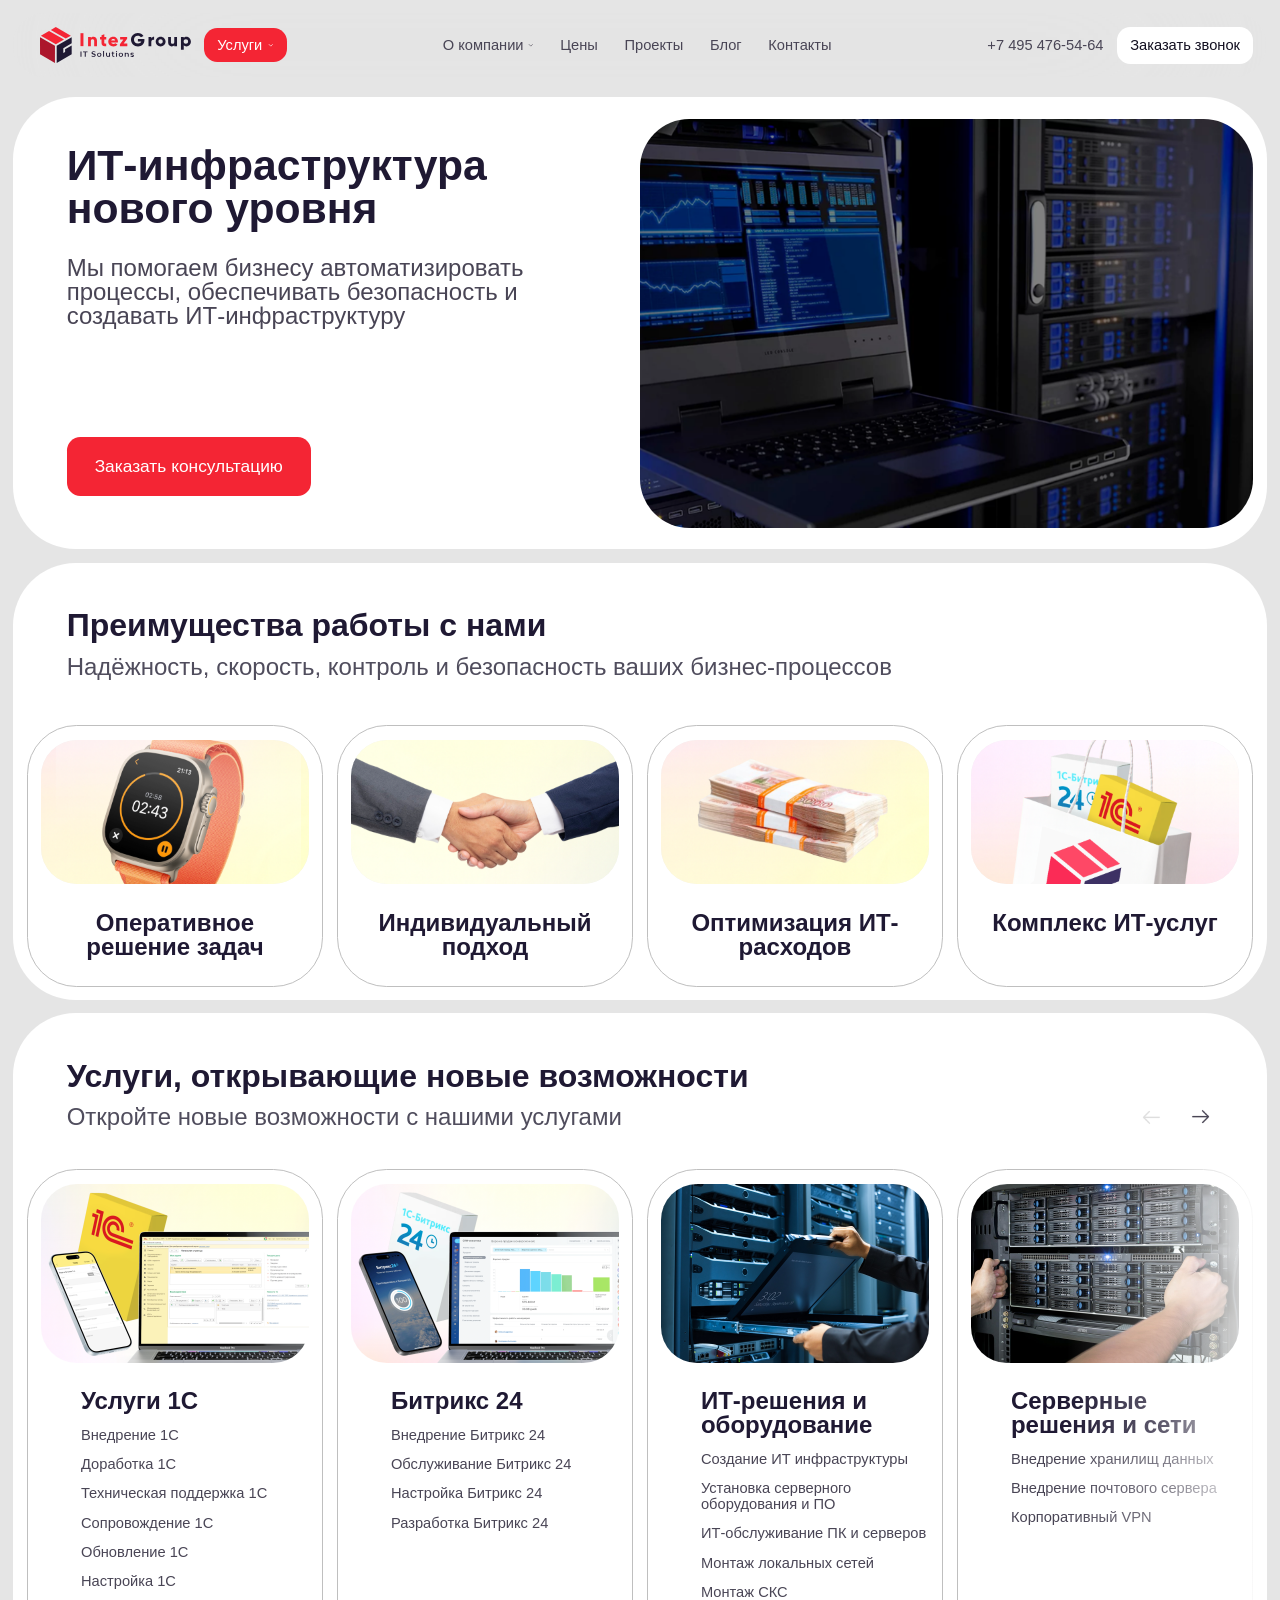
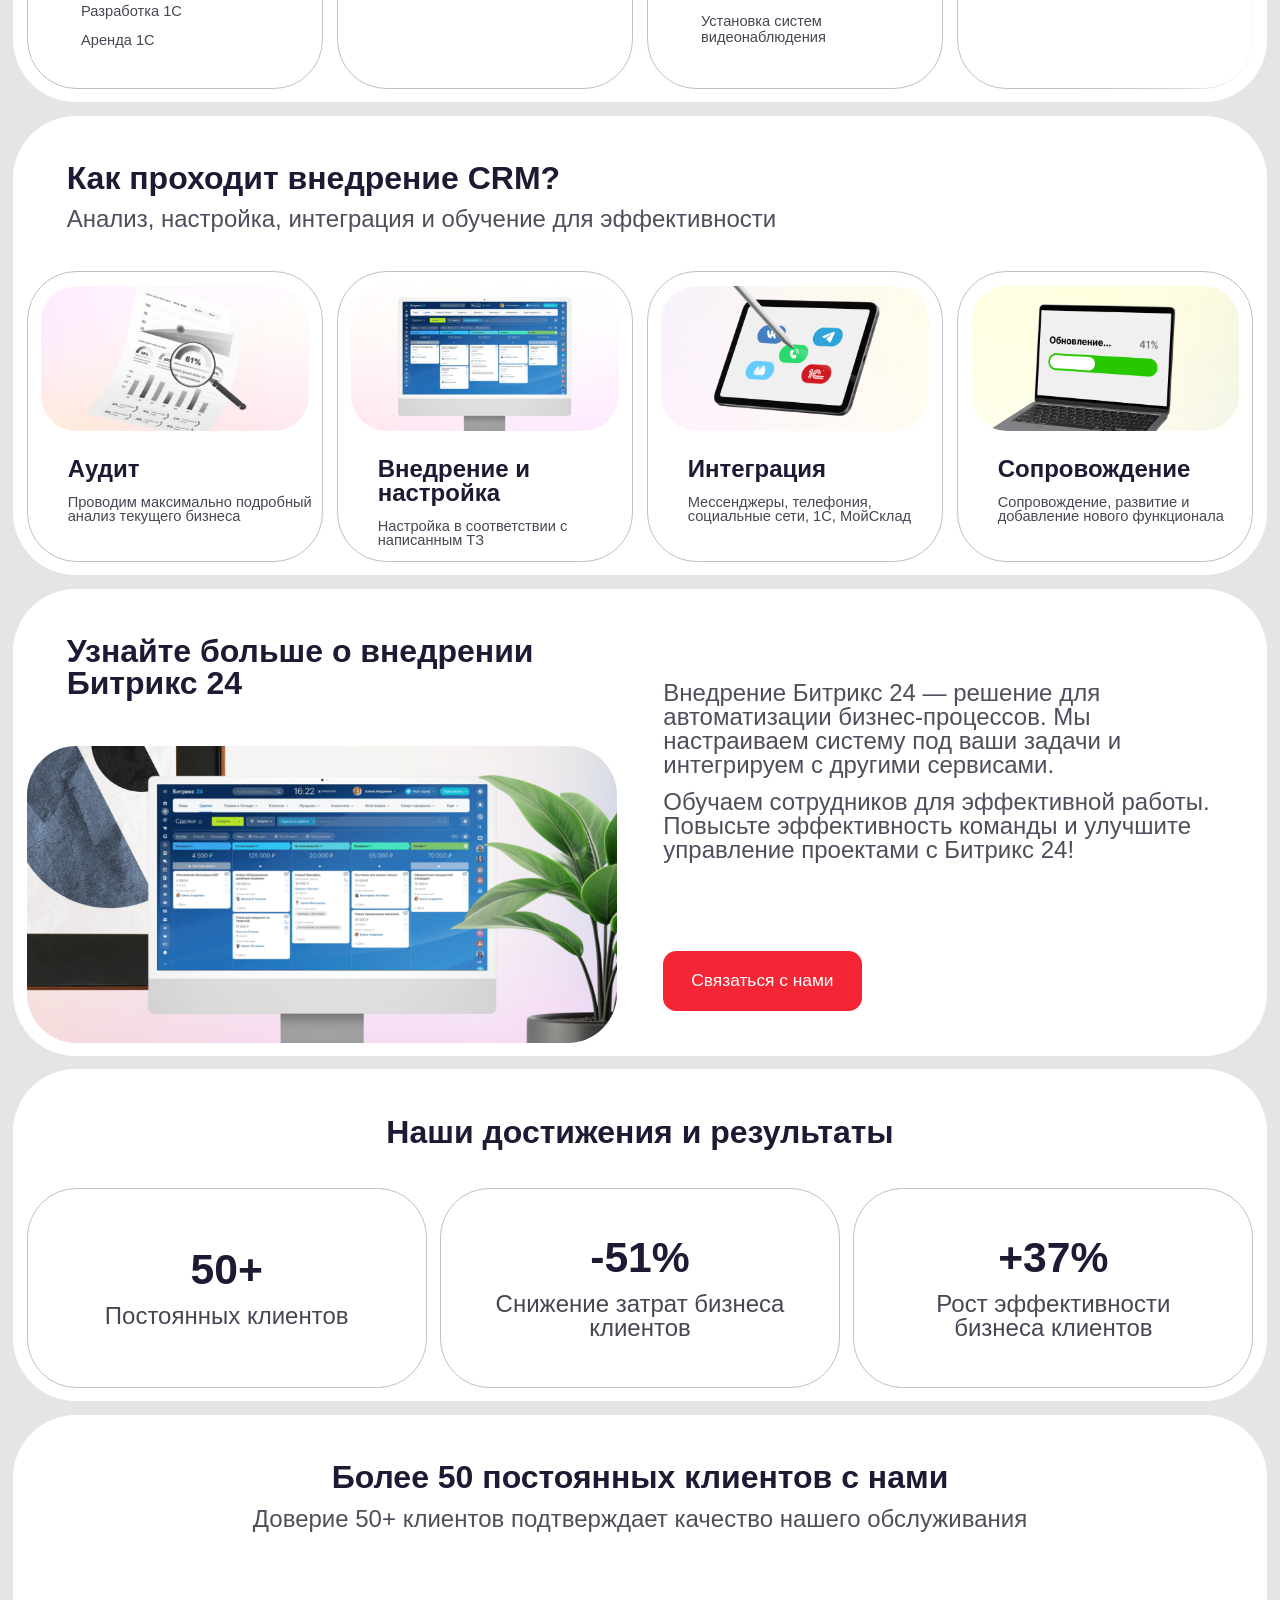
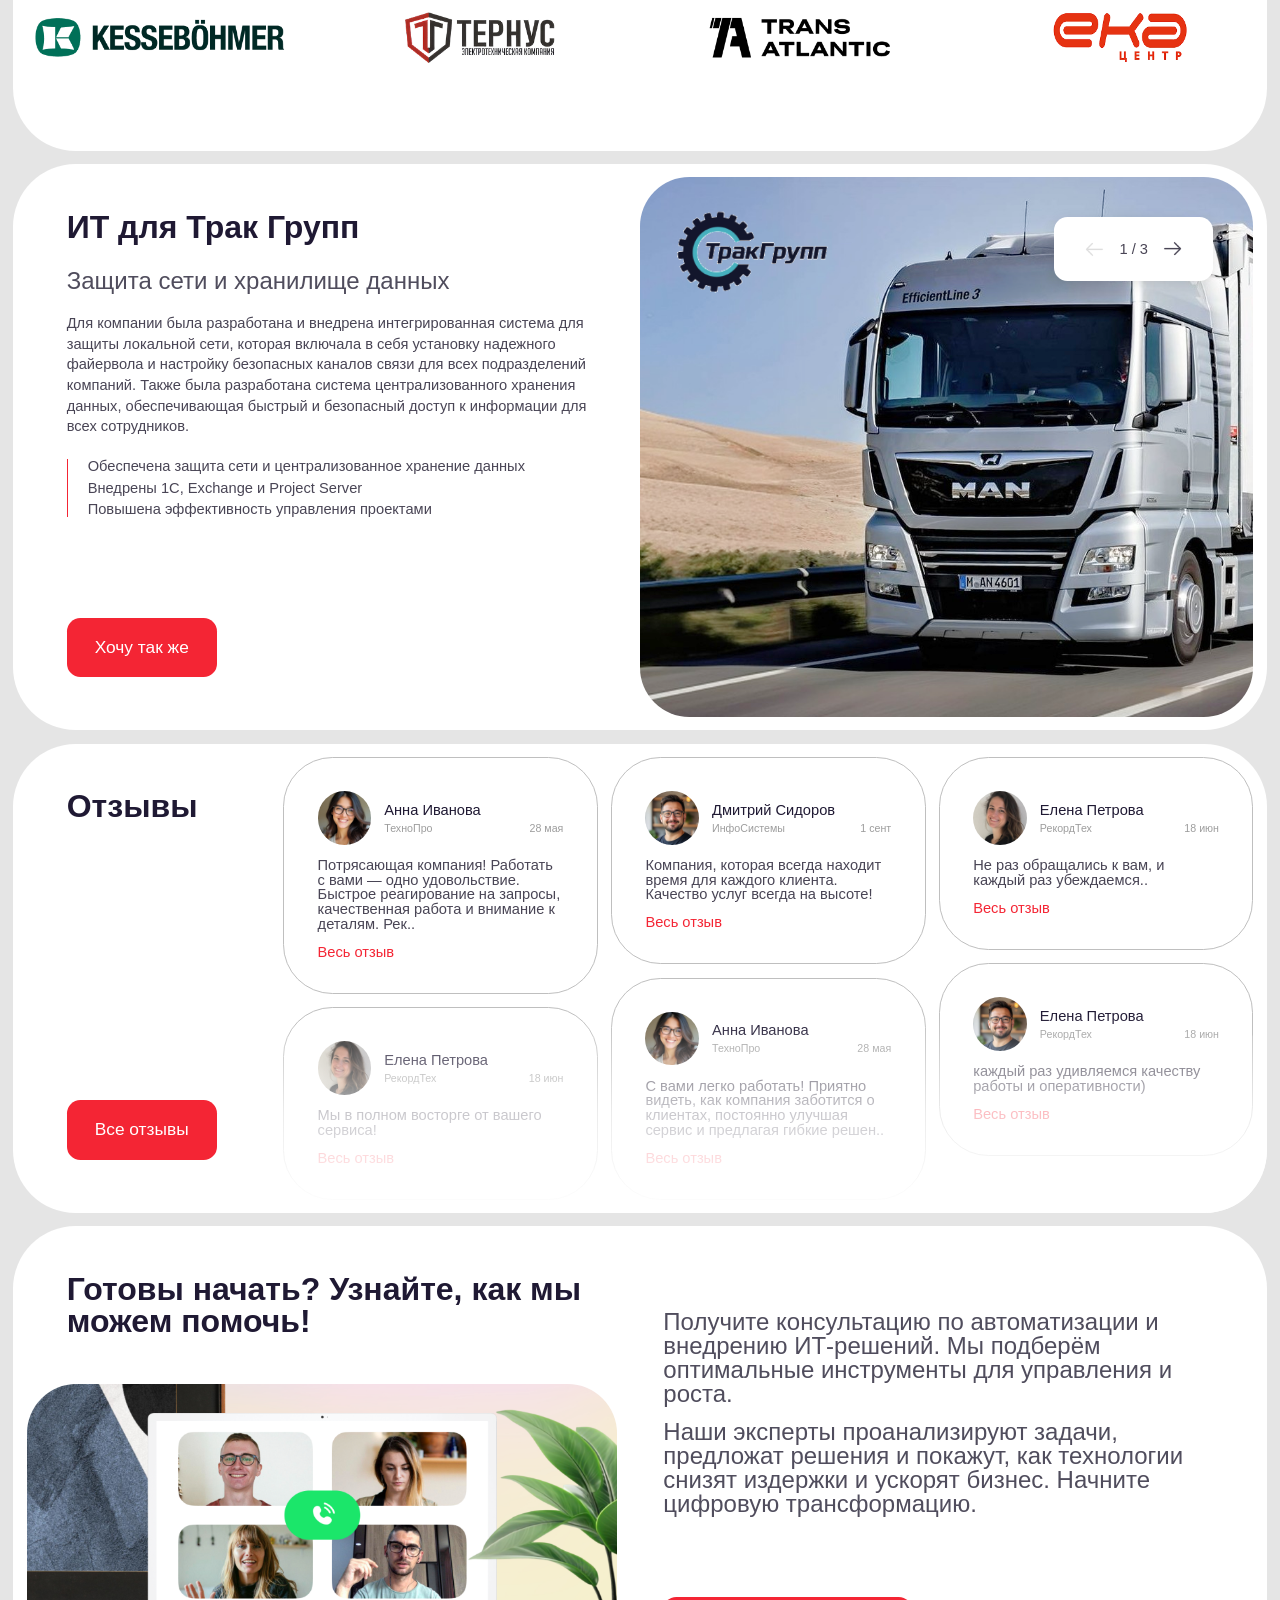
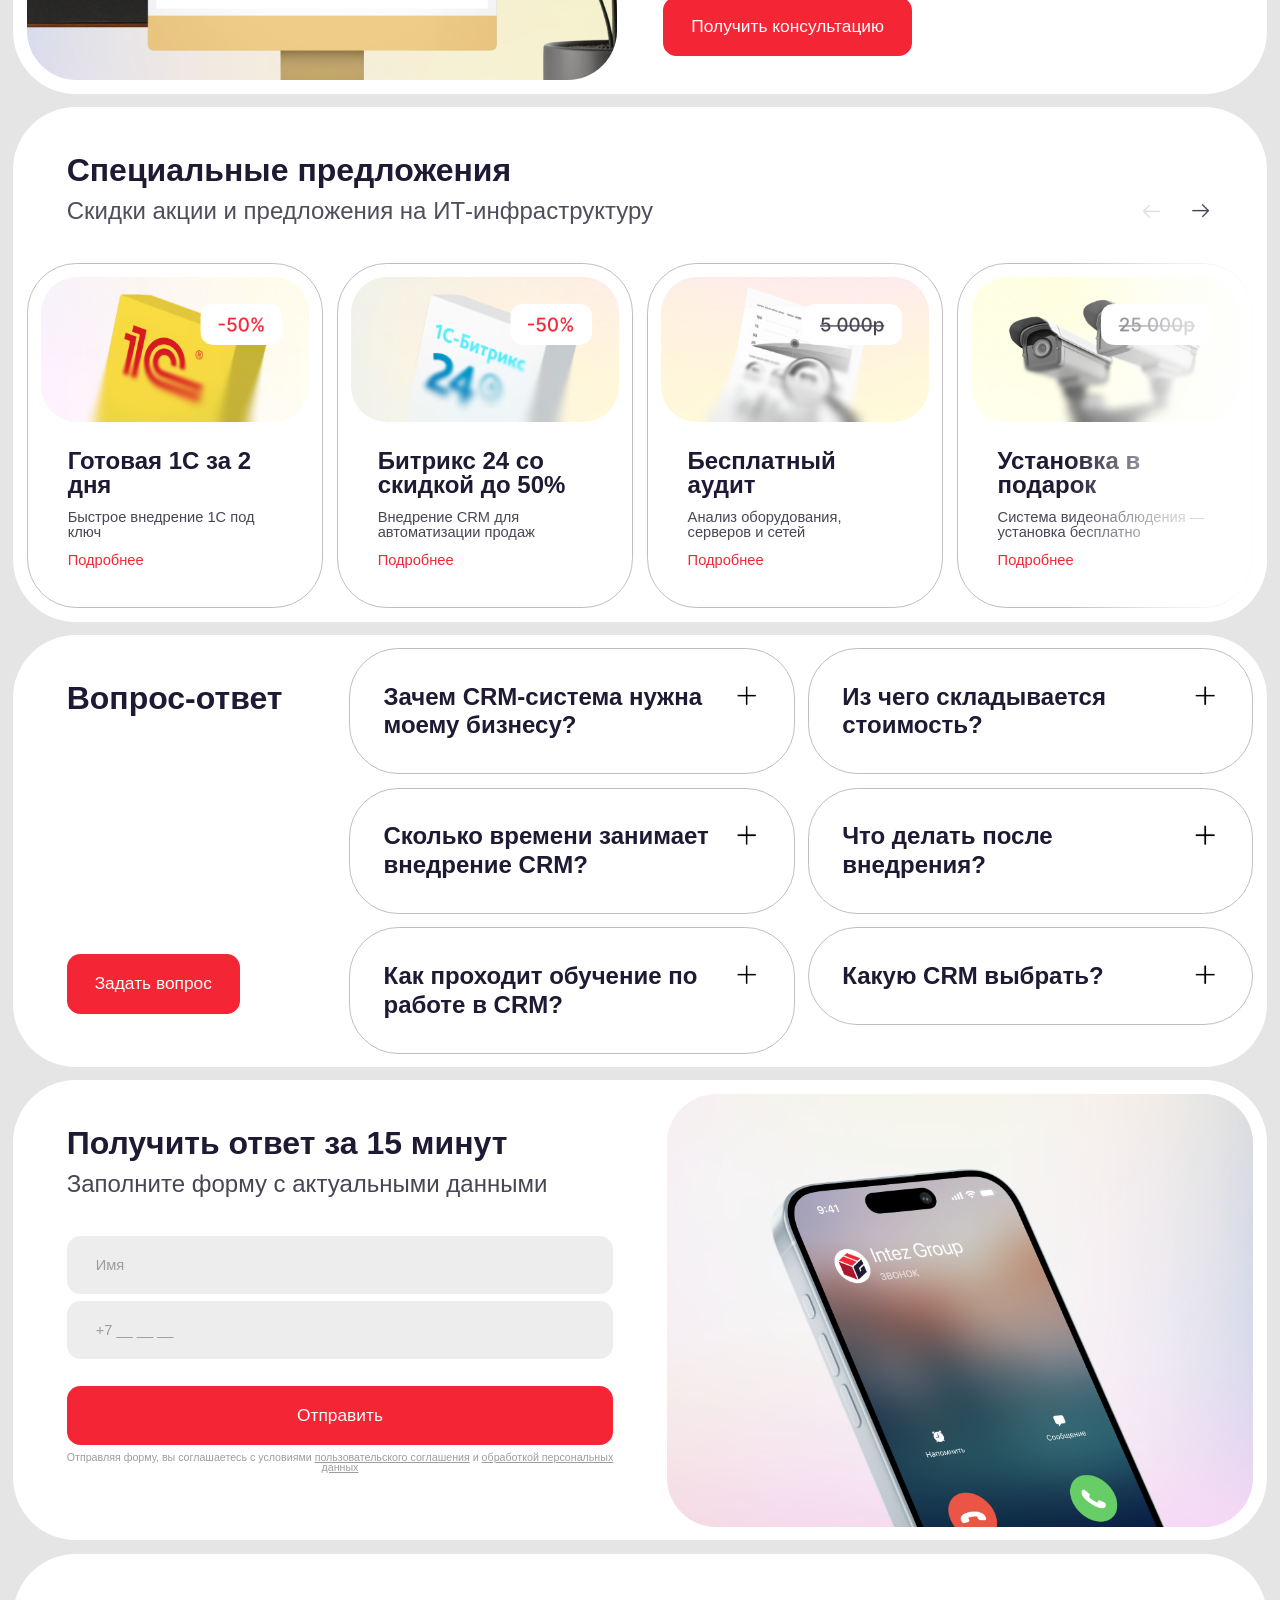
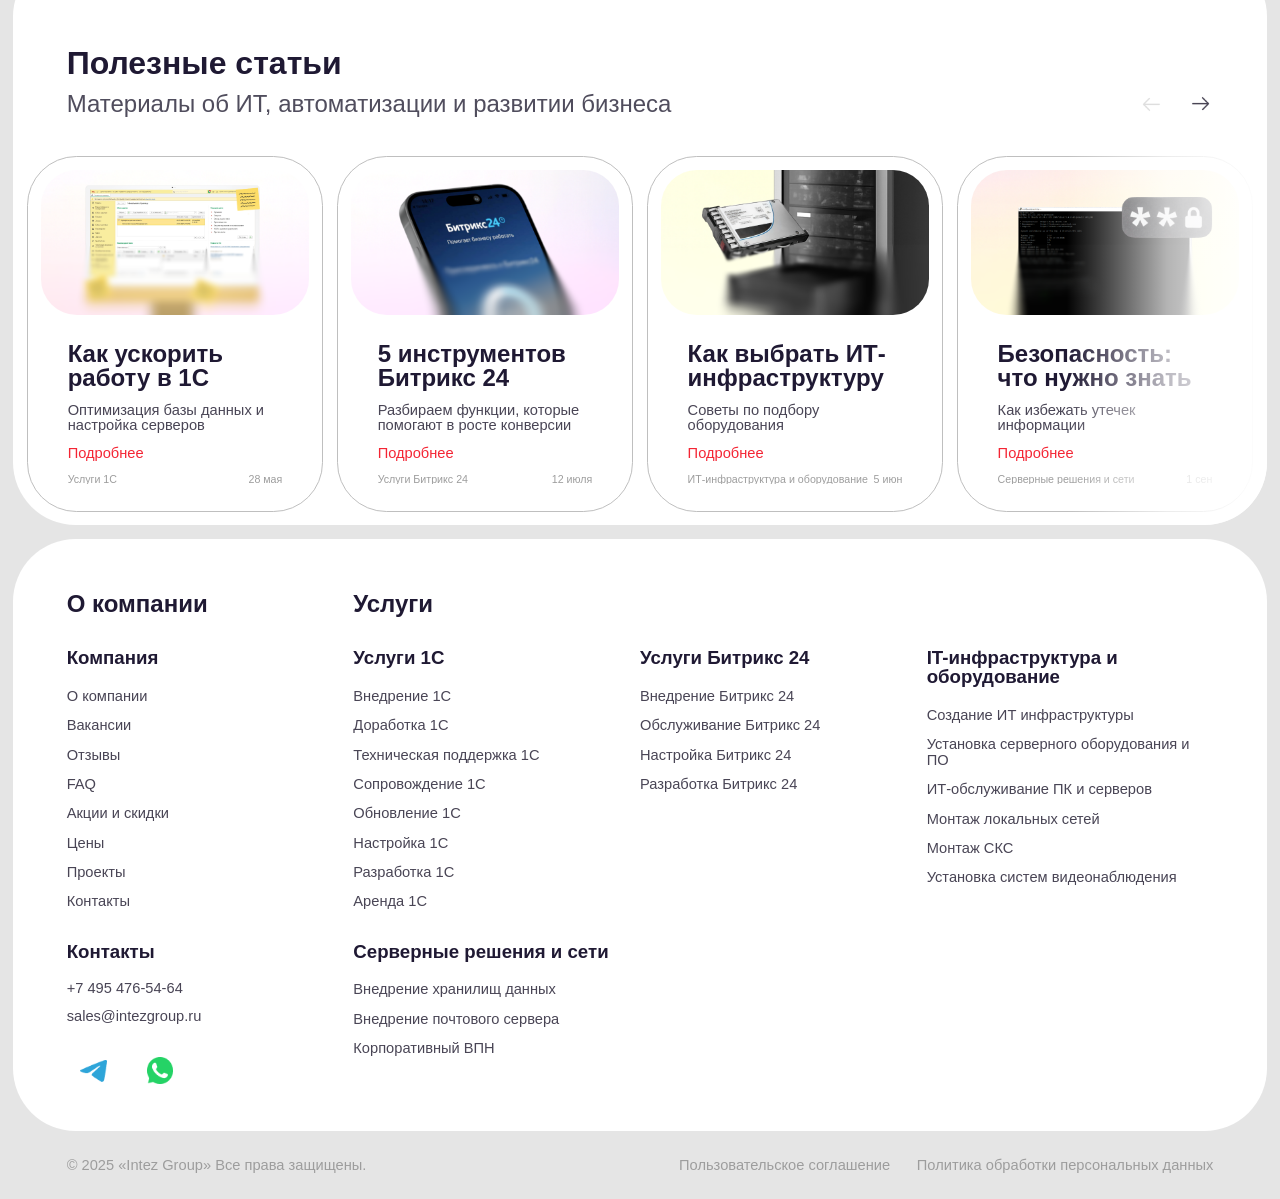
==== commit 92a16082: "Оптимизация под медиа-запрос Закончена оптимизация основной страницы. Реализован архитектурный overl" ====
--- a/index.html
+++ b/index.html
@@ -240,6 +240,17 @@
       </div>
     </div>
   </header>
+
+  <!-- Overlay для мобильного меню (содержит меню внутри) -->
+  <div class="mobile-menu-overlay" id="mobileMenuOverlay">
+    <!-- Кнопка закрытия меню (вернуться назад) -->
+    <button class="btn-icon mobile-menu-back" id="mobileMenuBack" aria-label="Назад">
+      <img src="assets/img/back.svg" alt="" loading="lazy" />
+    </button>
+
+    <!-- Контент меню будет клонирован сюда из footer через JS -->
+    <div class="mobile-menu-content" id="mobileMenuContent"></div>
+  </div>
 
   <!-- Основной контент страницы -->
   <main>
--- a/style/main.css
+++ b/style/main.css
@@ -1621,6 +1621,19 @@
 }
 
 /* Подвал */
+/* ========================================
+   МОБИЛЬНОЕ МЕНЮ - СКРЫТО НА ДЕСКТОПЕ
+   ======================================== */
+
+/* На десктопе overlay скрыт */
+.mobile-menu-overlay {
+  display: none;
+}
+
+/* ========================================
+   FOOTER (БАЗОВЫЕ СТИЛИ ДЕСКТОПА)
+   ======================================== */
+
 .footer {
   padding-top: 0;
   gap: 1.042vw /* 20px */;
@@ -2524,7 +2537,7 @@
   height: 100%;
   object-fit: contain;
   border-radius: 2.813vw /* 54px */;
-  background: rgba(244, 244, 244, 1);
+  background: transparent;
 }
 
 .blog__card-content {
@@ -3211,6 +3224,283 @@
   }
 
   /* ========================================
+     ОТКЛЮЧЕНИЕ HOVER ЭФФЕКТОВ НА МОБИЛЬНЫХ
+     И ЗАМЕНА НА ACTIVE (НАЖАТИЕ)
+     ======================================== */
+
+  /* Кнопки primary */
+  .btn--primary:hover {
+    background: #f42534;
+  }
+
+  .btn--primary:active {
+    background: #fa0012;
+  }
+
+  /* Кнопки secondary */
+  .btn--secondary:hover {
+    background: #ffffff;
+  }
+
+  .btn--secondary:active {
+    background: #e5e5e5;
+  }
+
+  /* Кнопки services */
+  .btn--services:hover {
+    background: #f42534;
+  }
+
+  .btn--services:active {
+    background: #fa0012;
+  }
+
+  /* Навигационные ссылки */
+  .nav__link:hover {
+    color: #494555;
+  }
+
+  .nav__link:active {
+    color: #fa0012;
+  }
+
+  /* Выпадающее меню ссылки */
+  .nav-dropdown__link:hover {
+    color: #494555;
+  }
+
+  .nav-dropdown__link:active {
+    color: #f42534;
+  }
+
+  /* Телефон в header */
+  .header__phone:hover {
+    color: #494555;
+  }
+
+  .header__phone:active {
+    color: #ee3f3f;
+  }
+
+  /* Ссылки в карточке отзыва */
+  .reviews__card-link:hover {
+    color: #f42534;
+  }
+
+  .reviews__card-link:active {
+    color: #d32030;
+  }
+
+  /* Ссылки в меню услуг */
+  .services__card-menu a:hover {
+    color: #494555;
+  }
+
+  .services__card-menu a:active {
+    color: #fa0012;
+  }
+
+  /* Ссылки в footer */
+  .footer__legal-link:hover {
+    color: #9d9d9d;
+  }
+
+  .footer__legal-link:active {
+    color: #1e1b39;
+  }
+
+  /* ========================================
+     НАВИГАЦИОННЫЕ КНОПКИ (CARROUSEL)
+     Замена :hover на :active для иконок
+     ======================================== */
+
+  /* Единый селектор для всех навигационных кнопок */
+  .services__nav-btn img,
+  .work-process__nav-btn img,
+  .clients__nav-btn img,
+  .track-group__nav-btn img,
+  .reviews__nav-btn img,
+  .special-offers__nav-btn img,
+  .blog__nav-btn img {
+    /* Базовое состояние - без эффекта */
+    filter: none;
+  }
+
+  /* ОТКЛЮЧАЕМ HOVER ЭФФЕКТ НА МОБИЛКЕ */
+  .services__nav-btn:hover img,
+  .work-process__nav-btn:hover img,
+  .clients__nav-btn:hover img,
+  .track-group__nav-btn:hover img,
+  .reviews__nav-btn:hover img,
+  .special-offers__nav-btn:hover img,
+  .blog__nav-btn:hover img {
+    /* На мобилке hover не применяется - остаётся базовое состояние */
+    filter: none;
+  }
+
+  /* АКТИВНОЕ состояние при нажатии (вместо hover) */
+  .services__nav-btn:active img,
+  .work-process__nav-btn:active img,
+  .clients__nav-btn:active img,
+  .track-group__nav-btn:active img,
+  .reviews__nav-btn:active img,
+  .special-offers__nav-btn:active img,
+  .blog__nav-btn:active img {
+    /* Красный цвет при активации (как было при hover на десктопе) */
+    filter: brightness(0) saturate(100%) invert(13%) sepia(98%) saturate(6967%)
+      hue-rotate(355deg) brightness(93%) contrast(117%);
+  }
+
+  /* ОТКЛЮЧЕННОЕ состояние - сохраняем серый цвет */
+  .services__nav-btn:disabled img,
+  .work-process__nav-btn:disabled img,
+  .clients__nav-btn:disabled img,
+  .track-group__nav-btn:disabled img,
+  .reviews__nav-btn:disabled img,
+  .special-offers__nav-btn:disabled img,
+  .blog__nav-btn:disabled img {
+    filter: brightness(0) saturate(100%) invert(67%) sepia(0%) saturate(0%)
+      hue-rotate(188deg) brightness(89%) contrast(87%);
+  }
+
+  /* ОТКЛЮЧЕННОЕ + HOVER - не меняем цвет (остаётся серым) */
+  .services__nav-btn:disabled:hover img,
+  .work-process__nav-btn:disabled:hover img,
+  .clients__nav-btn:disabled:hover img,
+  .track-group__nav-btn:disabled:hover img,
+  .reviews__nav-btn:disabled:hover img,
+  .special-offers__nav-btn:disabled:hover img,
+  .blog__nav-btn:disabled:hover img {
+    filter: brightness(0) saturate(100%) invert(67%) sepia(0%) saturate(0%)
+      hue-rotate(188deg) brightness(89%) contrast(87%);
+  }
+
+  /* ОТКЛЮЧЕННОЕ + НАЖАТИЕ - не меняем цвет (остаётся серым) */
+  .services__nav-btn:disabled:active img,
+  .work-process__nav-btn:disabled:active img,
+  .clients__nav-btn:disabled:active img,
+  .track-group__nav-btn:disabled:active img,
+  .reviews__nav-btn:disabled:active img,
+  .special-offers__nav-btn:disabled:active img,
+  .blog__nav-btn:disabled:active img {
+    filter: brightness(0) saturate(100%) invert(67%) sepia(0%) saturate(0%)
+      hue-rotate(188deg) brightness(89%) contrast(87%);
+  }
+
+  /* ========================================
+     МОБИЛЬНОЕ МЕНЮ OVERLAY
+     ======================================== */
+
+  /* Overlay-слой с padding-top равным высоте header */
+  .mobile-menu-overlay {
+    display: block;
+    position: fixed;
+    top: 0;
+    left: 0;
+    right: 0;
+    bottom: 0;
+    background-color: #e5e5e5;
+    z-index: 1100; /* Выше main (1), ниже header (1200) */
+    padding-top: calc(
+      var(--header-mobile-offset) + var(--header-mobile-height)
+    );
+    overflow-y: auto;
+    opacity: 0;
+    visibility: hidden;
+    pointer-events: none;
+    transition: opacity 0.4s cubic-bezier(0.4, 0, 0.2, 1),
+      visibility 0.4s cubic-bezier(0.4, 0, 0.2, 1);
+  }
+
+  .mobile-menu-overlay.active {
+    opacity: 1;
+    visibility: visible;
+    pointer-events: all;
+  }
+
+  /* Кнопка закрытия меню (Back) внутри overlay */
+  .mobile-menu-back {
+    min-width: 56px;
+    min-height: 42px;
+    margin: 20px;
+    margin-bottom: 0;
+  }
+
+  .mobile-menu-back img {
+    object-fit: fill;
+    transition: all 0.3s ease;
+    transform: rotate(90deg);
+  }
+
+  /* Контент внутри overlay - плавная анимация появления */
+  .mobile-menu-content {
+    animation: slideInContent 0.4s cubic-bezier(0.4, 0, 0.2, 1) forwards;
+  }
+
+  /* 🎯 АРХИТЕКТУРА: Адаптация формы для мобильного overlay */
+  .mobile-menu-content .quick-response__content--mobile {
+    padding: 20px;
+    background: #ffffff;
+    border-radius: 20px;
+    max-width: 100%;
+  }
+
+  .quick-response__content--mobile {
+    margin-top: 20px;
+  }
+
+  .mobile-menu-content .quick-response__title {
+    font-size: 24px;
+    line-height: 1.2;
+    margin-bottom: 10px;
+  }
+
+  .mobile-menu-content .quick-response__description {
+    font-size: 16px;
+    margin-bottom: 20px;
+  }
+
+  .mobile-menu-content .quick-response__form {
+    display: flex;
+    flex-direction: column;
+    gap: 15px;
+  }
+
+  .mobile-menu-content .quick-response__input {
+    width: 100%;
+    padding: 12px 16px;
+    font-size: 16px;
+    border-radius: 10px;
+    border: 1px solid #e5e5e5;
+  }
+
+  .mobile-menu-content .btn--primary {
+    width: 100%;
+    padding: 14px;
+    font-size: 16px;
+  }
+
+  .mobile-menu-content .quick-response__agreement {
+    font-size: 12px;
+    text-align: center;
+  }
+
+  /* Анимация появления контента с небольшим движением снизу */
+  @keyframes slideInContent {
+    from {
+      opacity: 0;
+      transform: translateY(20px);
+    }
+    to {
+      opacity: 1;
+      transform: translateY(0);
+    }
+  }
+
+  /* Footer остаётся на своём месте (в конце страницы) */
+  /* Никаких изменений для .footer в мобилке */
+
+  /* ========================================
      УПРАВЛЕНИЕ ВИДИМОСТЬЮ HEADER
      ======================================== */
 
@@ -3336,10 +3626,39 @@
     border-radius: 20px;
     background: #ffffff;
     border: none;
+    cursor: pointer;
+    transition: all 0.3s ease;
+    position: relative;
   }
 
   .btn-icon img {
     object-fit: contain;
+    transition: all 0.3s ease;
+  }
+
+  /* Состояние активности для иконки меню - скрываем гамбургер */
+  .btn-icon#mobileMenuBtn.menu-active img[src*="menu-mobile"] {
+    opacity: 0;
+    transform: rotate(90deg) scale(0.3);
+  }
+
+  /* Контейнер для изображения крестика - показываем при активности */
+  .btn-icon#mobileMenuBtn::after {
+    content: url("../assets/img/close.png");
+    position: absolute;
+    display: flex;
+    align-items: center;
+    justify-content: center;
+    opacity: 0;
+    transform: rotate(-90deg) scale(0.15);
+    transition: all 0.3s ease;
+    line-height: 1;
+    filter: brightness(0);
+  }
+
+  .btn-icon#mobileMenuBtn.menu-active::after {
+    opacity: 1;
+    transform: rotate(0deg) scale(0.5);
   }
 
   .section {
@@ -3973,7 +4292,7 @@
       "grid"
       "nav";
     padding: 20px;
-    gap: 20px;
+    gap: 0;
   }
 
   .blog {
@@ -3985,7 +4304,7 @@
     display: flex;
     flex-direction: column;
     gap: 10px;
-    margin-bottom: 0;
+    margin-bottom: 20px;
   }
 
   .blog__title {
@@ -3999,25 +4318,23 @@
   }
 
   .blog__navigation {
-    grid-area: nav;
     display: flex;
     justify-content: center;
     align-items: center;
-    gap: 20px;
-    margin: 0;
-    align-self: center;
+    gap: 40px;
+    margin: 20px 0 0 0;
+    order: 4; /* Навигация четвертая (последняя) */
   }
 
   .blog__nav-btn {
-    width: 36px;
-    height: 36px;
+    width: 24px;
+    height: 24px;
   }
 
   .blog__grid {
-    grid-area: grid;
-    display: flex;
     gap: 20px;
     padding: 0;
+    padding-bottom: 10px;
     overflow-x: auto;
     overflow-y: hidden;
     scroll-snap-type: x mandatory;
@@ -4031,7 +4348,47 @@
 
   .blog__card {
     flex: 0 0 280px;
+    border-width: 2px;
+    border-radius: 20px;
+    padding: 20px;
     scroll-snap-align: start;
+  }
+
+  .blog__card-image {
+    margin-bottom: 20px;
+  }
+
+  .blog__card-image img {
+    border-radius: 10px;
+  }
+
+  .blog__card-content {
+    padding: 0;
+    gap: 0;
+  }
+
+  .blog__card-title {
+    font-size: 18px;
+    margin-bottom: 10px;
+  }
+
+  .blog__card-text {
+    font-size: 16px;
+    margin-bottom: 20px;
+  }
+
+  .blog__card-link {
+    font-size: 16px;
+    margin-bottom: 10px;
+  }
+
+  .blog__card-meta {
+    gap: 5px;
+  }
+
+  .blog__card-category,
+  .blog__card-date {
+    font-size: 16px;
   }
 
   /* ========================================
@@ -4060,7 +4417,6 @@
     justify-content: center;
     align-items: center;
     gap: 40px;
-    margin-top: 20px;
   }
 
   .work-process__nav-btn {
@@ -4073,6 +4429,7 @@
     gap: 20px;
     padding: 0;
     padding-bottom: 10px;
+    margin-bottom: 20px;
     overflow-x: auto;
     overflow-y: hidden;
     scroll-snap-type: x mandatory;
@@ -4142,6 +4499,7 @@
     -webkit-overflow-scrolling: touch;
     animation: none;
     width: auto;
+    margin-bottom: 20px;
     padding-bottom: 0; /* Убираем padding-bottom т.к. полоса прокрутки скрыта */
 
     /* Добавляем padding слева и справа для центрирования первого/последнего элемента */
@@ -4176,7 +4534,6 @@
     justify-content: center;
     align-items: center;
     gap: 40px;
-    margin-top: 20px;
   }
 
   .clients__nav-btn {
@@ -4312,7 +4669,7 @@
   .faq__container {
     display: flex;
     flex-direction: column;
-    gap: 20px;
+    gap: 10px;
   }
 
   /* Левый блок с заголовком и кнопкой */
@@ -4337,40 +4694,37 @@
   .faq__cards-block {
     column-count: 1;
     padding: 0;
+    column-gap: 0;
     order: 2; /* Карточки вторые */
   }
 
   .faq__card {
     padding: 20px;
     border-radius: 20px;
-    border-width: 1px;
-    margin-bottom: 15px;
+    border-width: 2px;
+    margin-bottom: 10px;
   }
 
   .faq__card-header {
-    gap: 15px;
+    gap: 20px;
   }
 
   .faq__question-text {
     font-size: 18px;
-    line-height: 130%;
   }
 
   .faq__toggle-btn {
-    width: 32px;
-    height: 32px;
-    min-width: 32px;
-    min-height: 32px;
+    width: 24px;
+    height: 24px;
   }
 
   .faq__answer {
-    font-size: 14px;
-    line-height: 150%;
+    font-size: 18px;
   }
 
   .faq__card.active .faq__answer {
     max-height: 1000px;
-    padding-top: 15px;
+    padding-top: 20px;
   }
 
   /* ========================================
@@ -4387,12 +4741,16 @@
 
   /* Фотография первая */
   .quick-response__image {
+    height: auto;
+    width: auto;
     order: 1;
     padding: 0;
   }
 
   .quick-response__image img {
-    border-radius: 20px;
+    height: 236.31px;
+    width: 320px;
+    border-radius: 10px;
   }
 
   /* Контент с формой второй */
@@ -4412,9 +4770,9 @@
   }
 
   .quick-response__input {
-    padding: 15px 20px;
-    font-size: 16px;
-    border-radius: 10px;
+    padding: 20px;
+    font-size: 18px;
+    border-radius: 20px;
     border-width: 1px;
   }
 
@@ -4438,8 +4796,8 @@
   }
 
   .quick-response__agreement {
-    font-size: 12px;
-    margin-top: 10px;
+    font-size: 14px;
+    margin-top: 20px;
   }
 
   /* ========================================
@@ -4646,6 +5004,16 @@
     height: 50px;
   }
 
+  /* Отключаем hover эффект на мобилке для социальных сетей */
+  .footer__social-link:hover {
+    background-color: #ffffff;
+  }
+
+  /* Эффект при нажатии на социальные сети (как hover на десктопе) */
+  .footer__social-link:active {
+    background-color: #e5e5e5;
+  }
+
   /* Нижняя часть футера */
   .footer__container {
     padding: 20px;
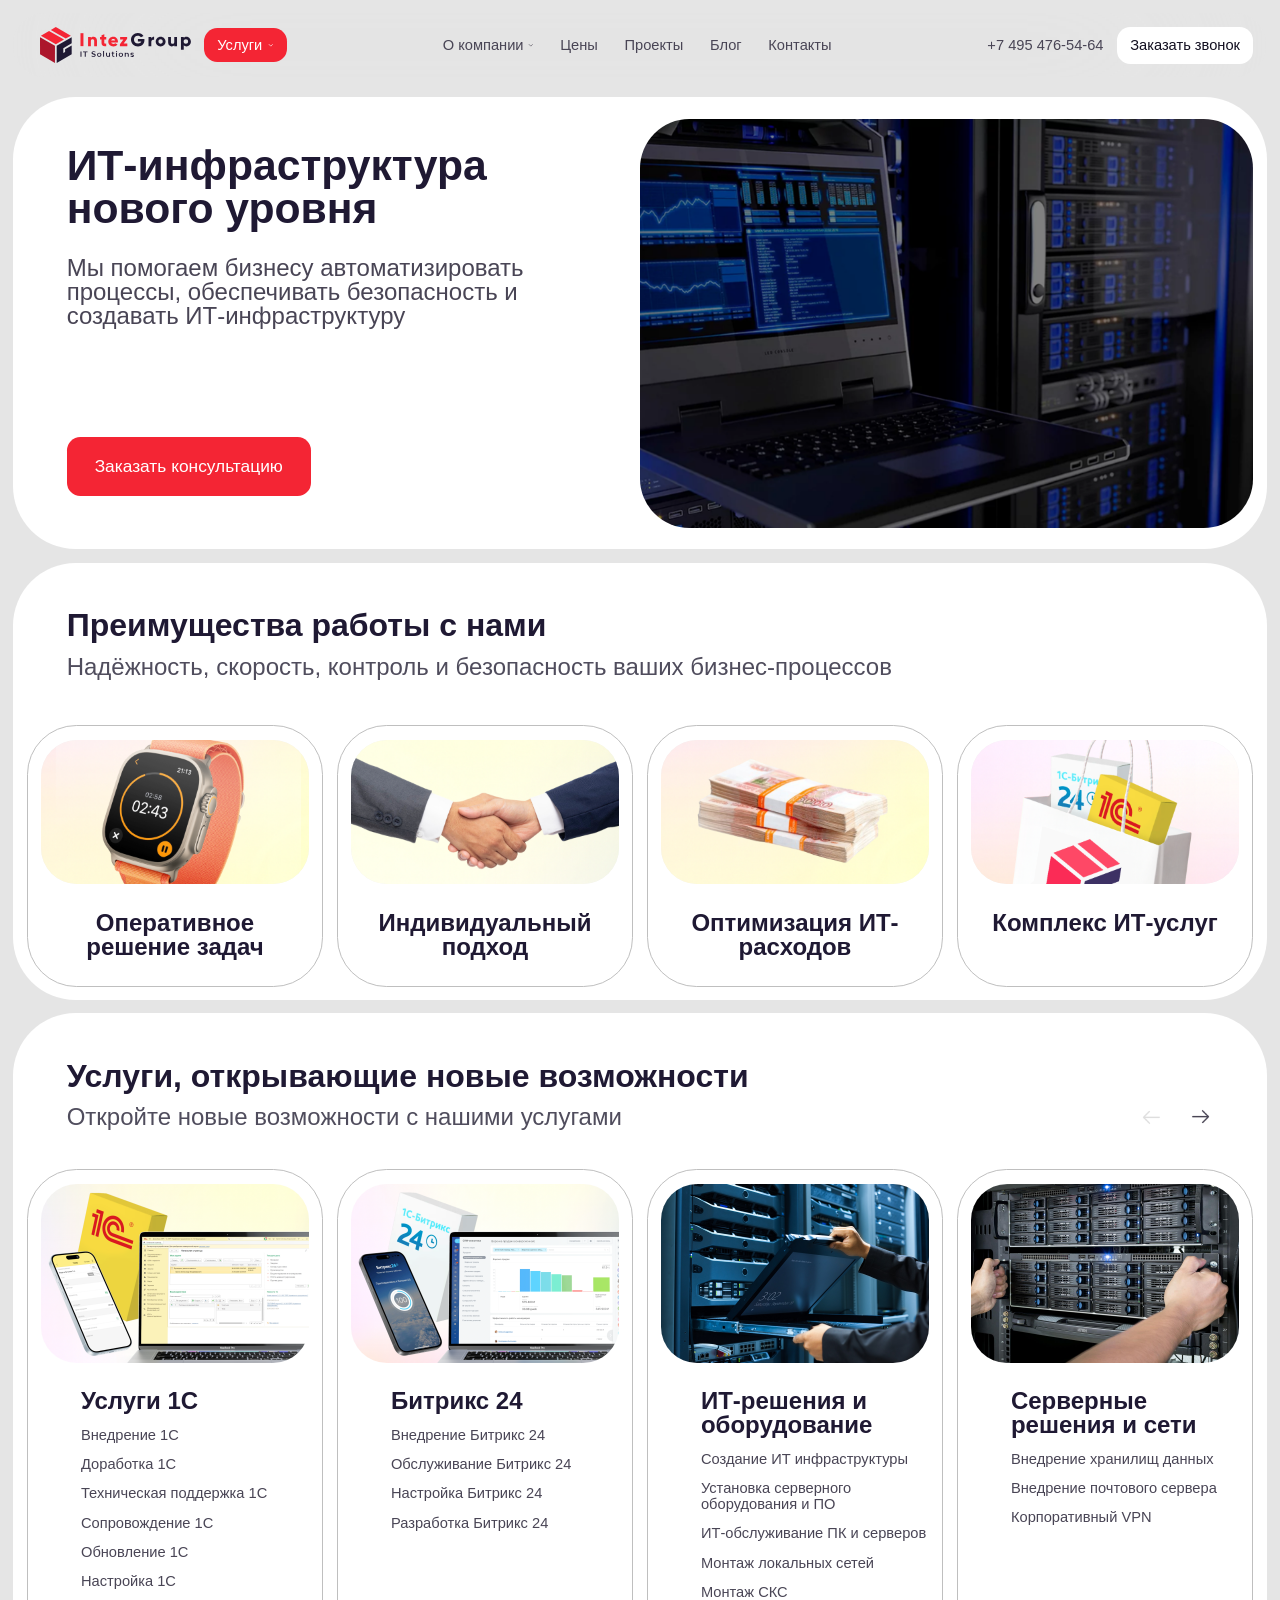
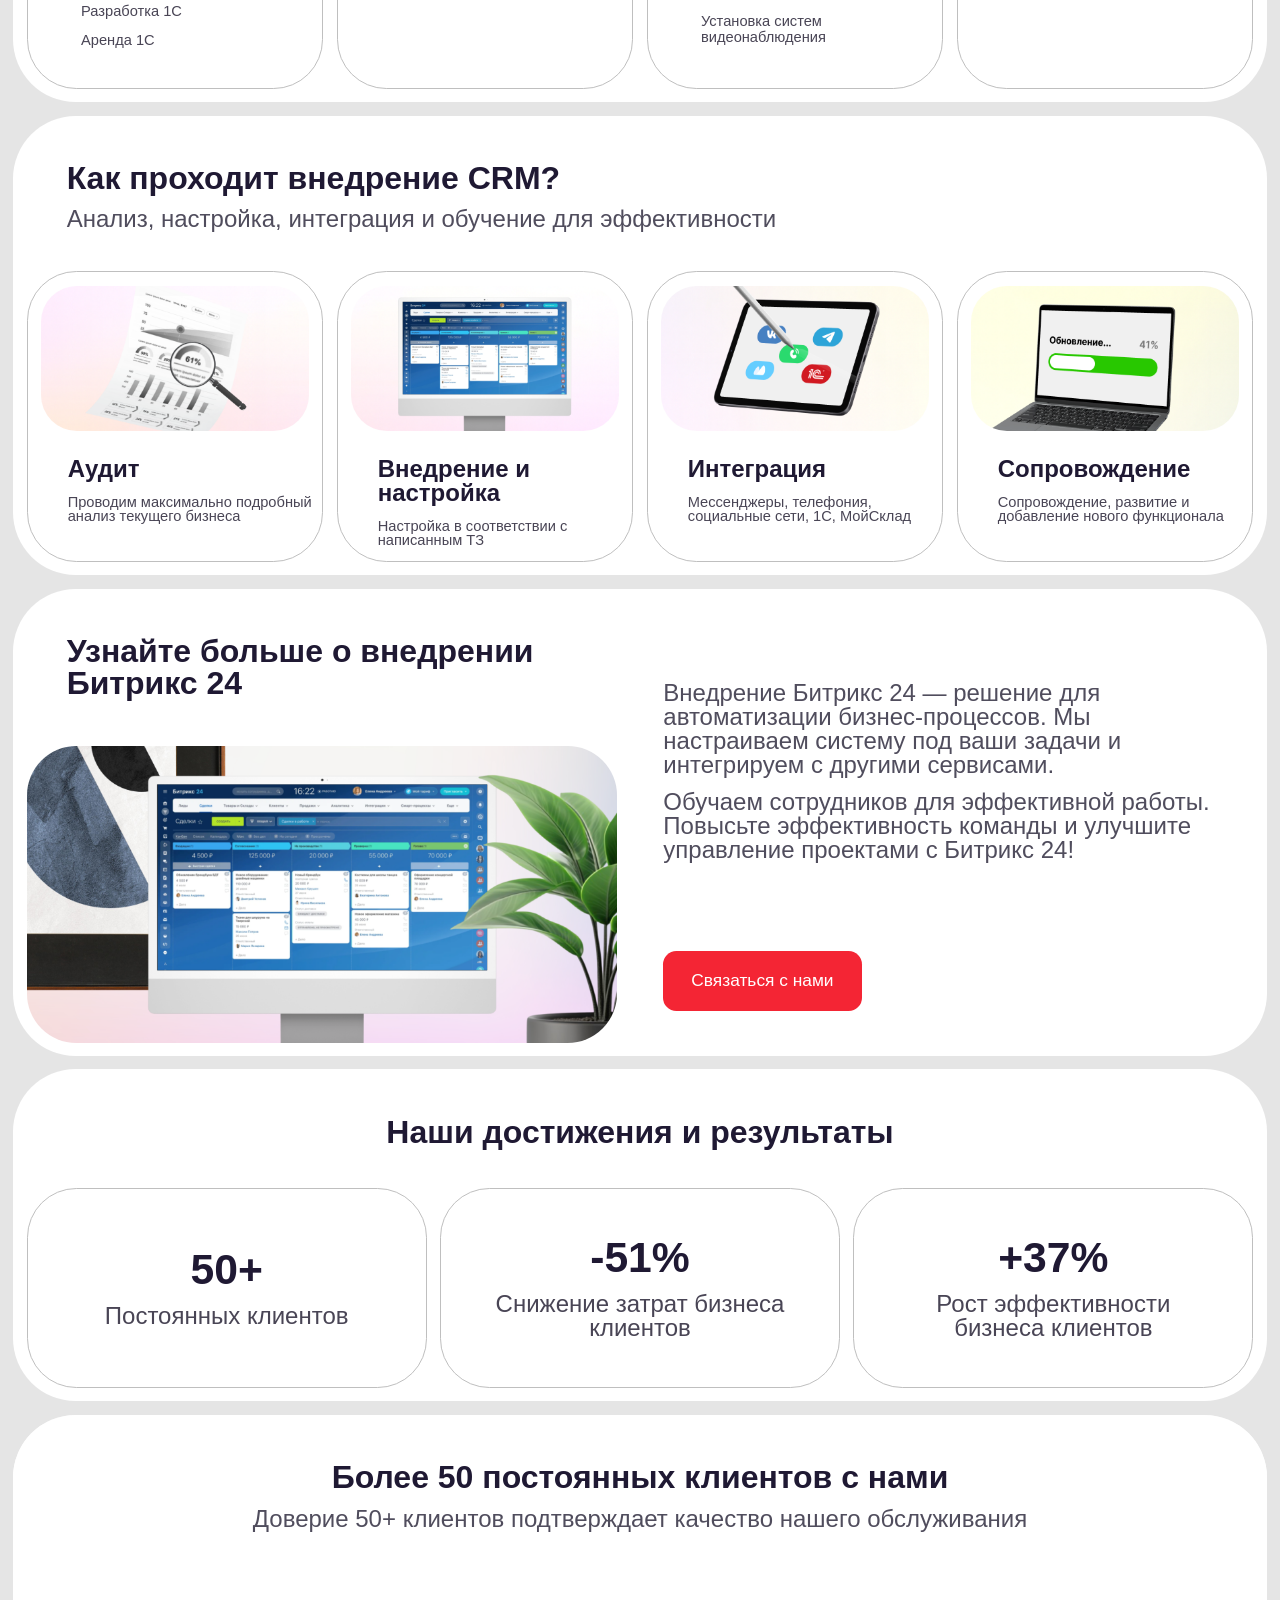
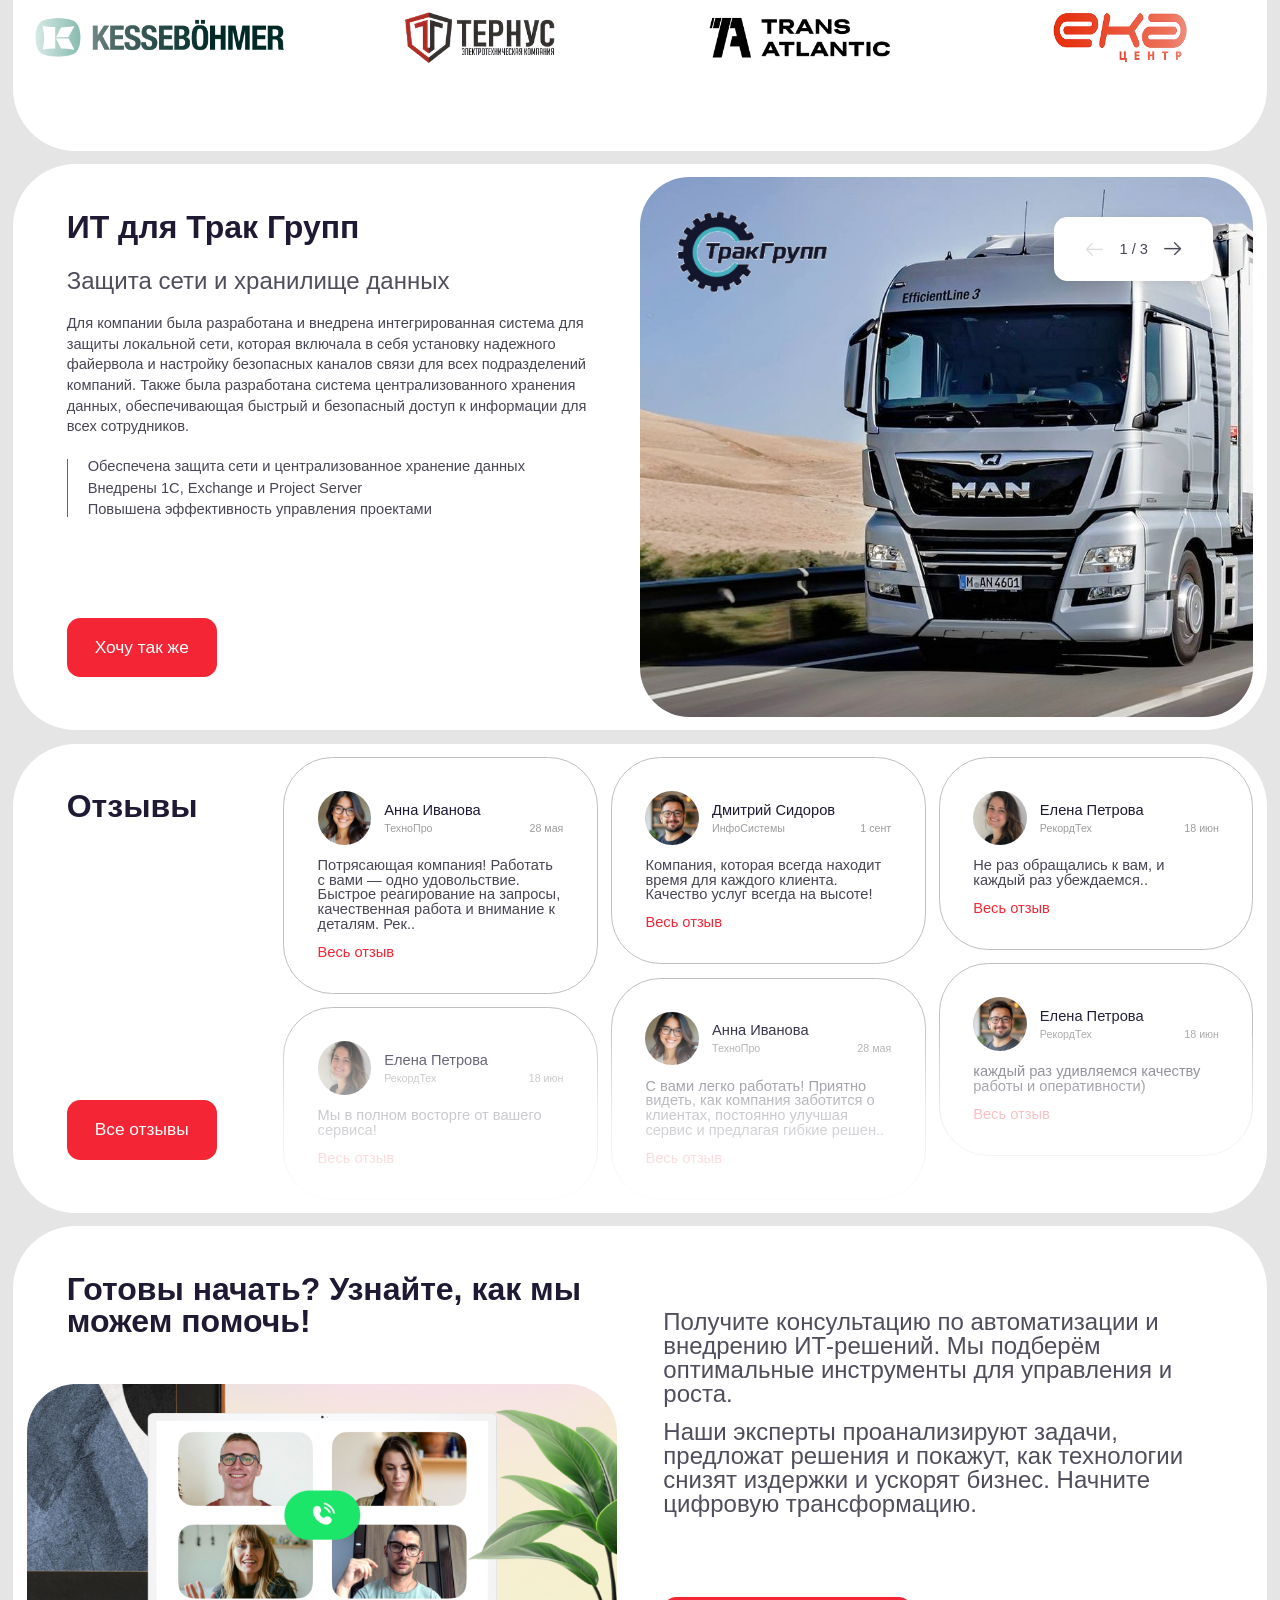
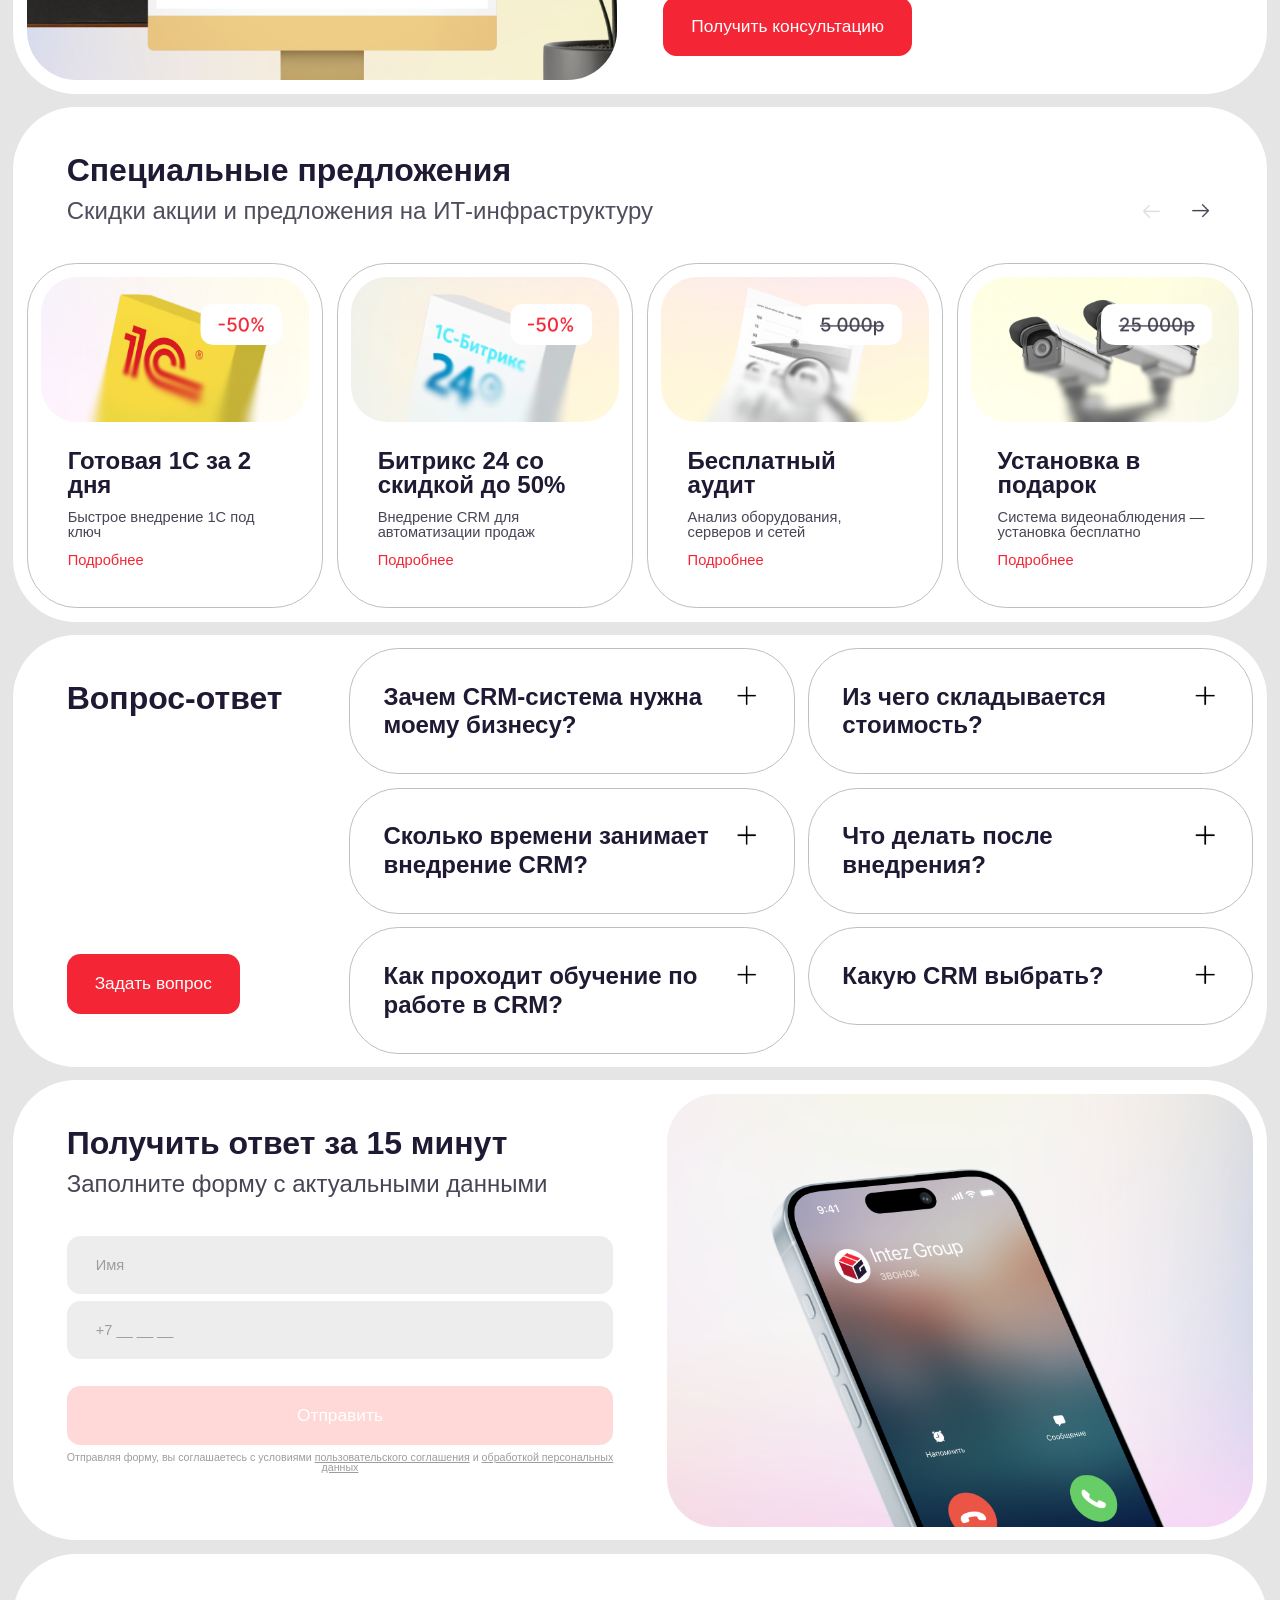
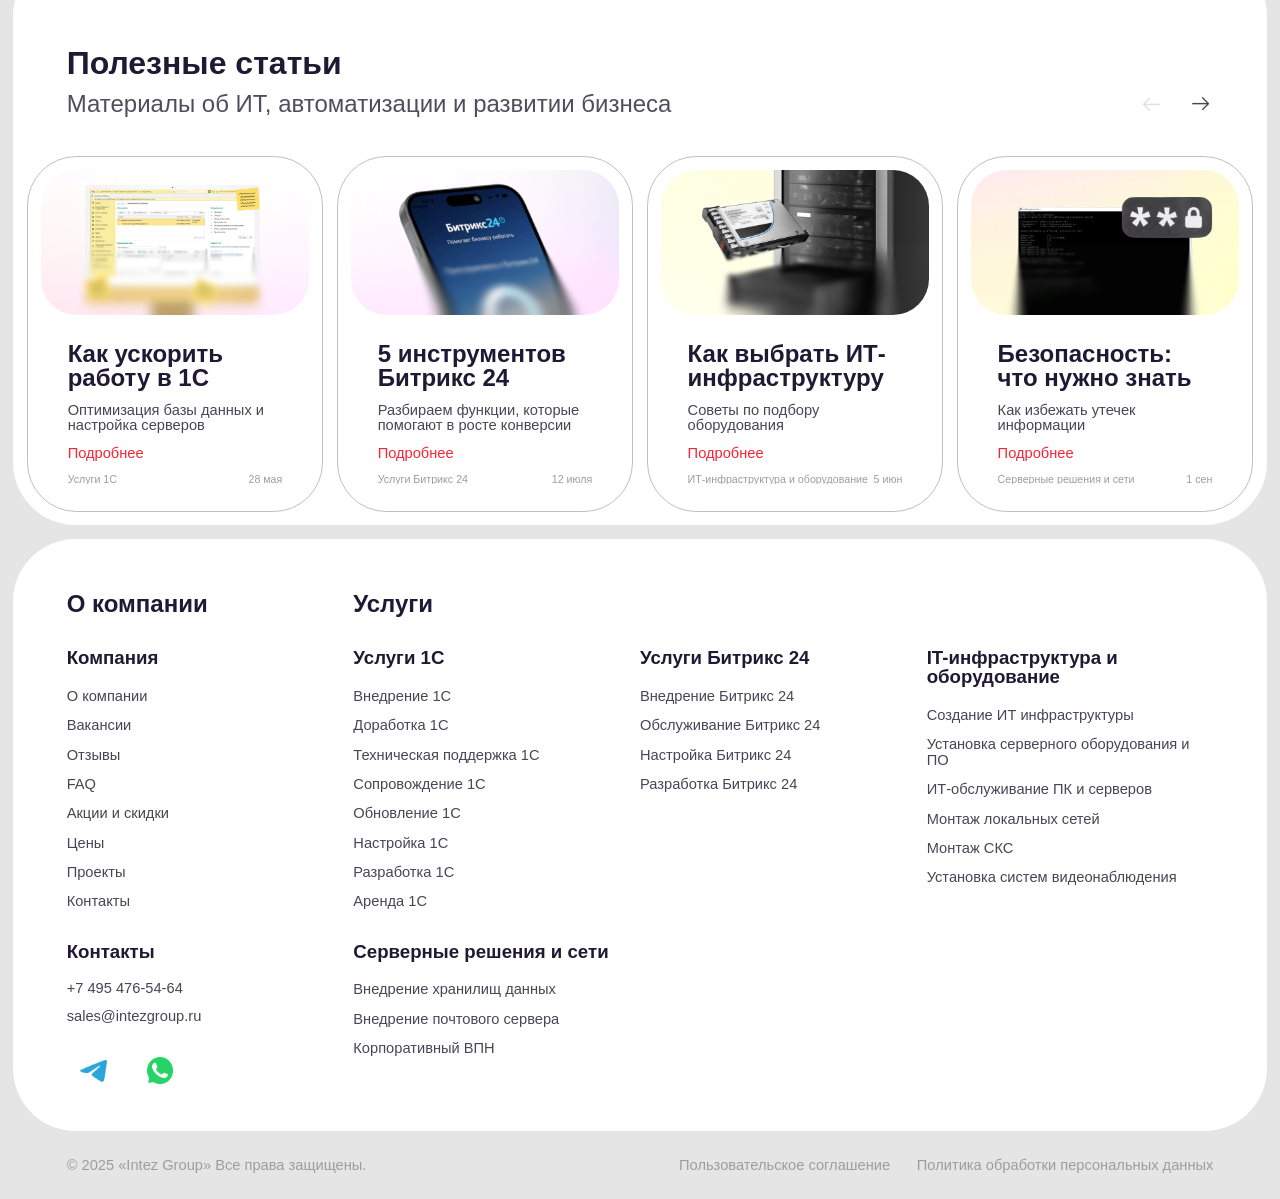
==== commit aca5c08c: "Небольшие исправления - Добавлен градиент в карусель логотипов - Усилина валидация в формах - в FAQ " ====
--- a/index.html
+++ b/index.html
@@ -28,11 +28,11 @@
           </p>
           <form class="quick-response__form" id="callModalForm">
             <div class="quick-response__field">
-              <input type="text" class="quick-response__input" placeholder="Имя" required />
+              <input type="text" class="quick-response__input" placeholder="Имя" />
               <span class="quick-response__error">Additional text</span>
             </div>
             <div class="quick-response__field">
-              <input type="tel" class="quick-response__input" placeholder="+7 __ __ __" required />
+              <input type="tel" class="quick-response__input" placeholder="+7 __ __ __" />
               <span class="quick-response__error">Additional text</span>
             </div>
             <button type="submit" class="btn btn--primary">Отправить</button>
@@ -1205,11 +1205,11 @@
           </p>
           <form class="quick-response__form">
             <div class="quick-response__field">
-              <input type="text" class="quick-response__input" placeholder="Имя" required />
+              <input type="text" class="quick-response__input" placeholder="Имя" />
               <span class="quick-response__error">Additional text</span>
             </div>
             <div class="quick-response__field">
-              <input type="tel" class="quick-response__input" placeholder="+7 __ __ __" required />
+              <input type="tel" class="quick-response__input" placeholder="+7 __ __ __" />
               <span class="quick-response__error">Additional text</span>
             </div>
             <button type="submit" class="btn btn--primary">Отправить</button>
@@ -1378,11 +1378,12 @@
               Независимо от сложности задачи — мы решим ваши ИТ-проблемы. Доверьтесь нам!
             </p>
           </div>
-          <button class="btn btn--primary" onclick="goToHome()">На главную</button>
+          <button class="btn btn--primary hero__button" onclick="goToHome()">На главную</button>
         </div>
         <div class="hero__image">
           <img src="assets/img/404.png" alt="Страница не найдена" loading="lazy" />
         </div>
+        <button class="btn btn--primary hero__button-mobile" onclick="goToHome()">На главную</button>
       </section>
     </div>
     <!-- Конец секции 404 -->
--- a/style/main.css
+++ b/style/main.css
@@ -291,12 +291,13 @@
 }
 
 .nav__link-icon {
+  display: inline-block; /* ✅ Необходимо для transform на SVG */
   width: 0.469vw /* 9px */;
   height: 0.234vw /* 4.5px */;
   /* Фильтр для цвета #494555 */
   filter: brightness(0) saturate(100%) invert(29%) sepia(8%) saturate(705%)
     hue-rotate(222deg) brightness(94%) contrast(88%);
-  transition: filter 0.3s ease, transform 0.4s cubic-bezier(0.4, 0, 0.2, 1);
+  /* ✅ Transform без transition - transition добавляется только при hover/active */
 }
 
 .nav__link:hover {
@@ -308,9 +309,21 @@
     hue-rotate(346deg) brightness(95%) contrast(93%);
 }
 
-/* Поворот иконки при наведении на элемент с dropdown */
+/* ✅ Плавная анимация поворота при наведении */
 .nav__item--has-dropdown:hover .nav__link-icon {
   transform: rotate(180deg);
+  transition: transform 0.4s cubic-bezier(0.4, 0, 0.2, 1);
+}
+
+/* ✅ Плавная анимация поворота обратно при уходе */
+.nav__item--has-dropdown .nav__link-icon {
+  transition: transform 0.4s cubic-bezier(0.4, 0, 0.2, 1);
+}
+
+/* Поворот иконки когда dropdown активен (для программного управления) */
+.nav__item--has-dropdown.active .nav__link-icon {
+  transform: rotate(180deg);
+  transition: transform 0.4s cubic-bezier(0.4, 0, 0.2, 1);
 }
 
 /* ========================================
@@ -1550,6 +1563,47 @@
 .section--clients {
   padding-top: 3.646vw /* 70px */;
   overflow: hidden;
+  position: relative;
+}
+
+/* 🎯 Градиент слева бесконечной карусели клиентов */
+.section--clients::before {
+  content: "";
+  position: absolute;
+  border-radius: 0 0 0 4.896vw /* 94px */;
+  top: 0;
+  bottom: 0;
+  left: 0;
+  width: 15.625vw /* 300px */;
+  background: linear-gradient(
+    270deg,
+    rgba(255, 255, 255, 0) 0%,
+    rgba(255, 255, 255, 0.3) 50%,
+    rgba(255, 255, 255, 1) 100%
+  );
+  pointer-events: none;
+  z-index: 10;
+  opacity: 1;
+}
+
+/* 🎯 Градиент справа бесконечной карусели клиентов */
+.section--clients::after {
+  content: "";
+  position: absolute;
+  border-radius: 0 0 4.896vw /* 94px */ 0;
+  top: 0;
+  bottom: 0;
+  right: 0;
+  width: 15.625vw /* 300px */;
+  background: linear-gradient(
+    90deg,
+    rgba(255, 255, 255, 0) 0%,
+    rgba(255, 255, 255, 0.3) 50%,
+    rgba(255, 255, 255, 1) 100%
+  );
+  pointer-events: none;
+  z-index: 10;
+  opacity: 1;
 }
 
 .clients__header {
@@ -1588,6 +1642,8 @@
   animation: clientsScroll 40s linear infinite;
   width: max-content;
   padding-bottom: 3.646vw /* 70px */;
+  position: relative;
+  overflow: hidden;
 }
 
 @keyframes clientsScroll {
@@ -3442,17 +3498,18 @@
     padding: 20px;
     background: #ffffff;
     border-radius: 20px;
-    max-width: 100%;
+    width: 100%;
   }
 
   .quick-response__content--mobile {
     margin-top: 20px;
   }
 
-  .mobile-menu-content .quick-response__title {
+  .mobile-menu-content {
     font-size: 24px;
     line-height: 1.2;
     margin-bottom: 10px;
+    padding: 0;
   }
 
   .mobile-menu-content .quick-response__description {
@@ -3460,29 +3517,68 @@
     margin-bottom: 20px;
   }
 
-  .mobile-menu-content .quick-response__form {
+  .mobile-menu-content {
     display: flex;
     flex-direction: column;
     gap: 15px;
   }
 
-  .mobile-menu-content .quick-response__input {
+  .mobile-menu-content {
     width: 100%;
-    padding: 12px 16px;
+    padding: 0;
     font-size: 16px;
     border-radius: 10px;
     border: 1px solid #e5e5e5;
   }
 
-  .mobile-menu-content .btn--primary {
-    width: 100%;
-    padding: 14px;
-    font-size: 16px;
-  }
-
-  .mobile-menu-content .quick-response__agreement {
-    font-size: 12px;
+  /* 🎯 СТИЛИ ДЛЯ СООБЩЕНИЯ ОБ УСПЕХЕ В МОБИЛЬНОМ ОВЕРЛЕЕ */
+  .mobile-menu-content .modal-success {
+    display: flex;
+    flex-direction: column;
+    align-items: center;
+    justify-content: center;
+    padding: 0;
     text-align: center;
+    background-color: #ffffff;
+    border-radius: 20px;
+    margin-top: 20px;
+  }
+
+  .mobile-menu-content .modal-success__image {
+    border-radius: 30px;
+    padding: 20px;
+    margin: 0;
+  }
+
+  .mobile-menu-content .modal-success__content {
+    display: flex;
+    flex-direction: column;
+    align-items: start;
+    justify-content: start;
+    text-align: start;
+    margin: 0;
+    padding: 0 20px;
+  }
+
+  .mobile-menu-content .modal-success__title {
+    font-family: "Inter", sans-serif;
+    font-weight: 700;
+    font-style: normal;
+    font-size: 32px;
+    line-height: 1.2;
+    color: #1f1933;
+    margin-bottom: 10px;
+  }
+
+  .mobile-menu-content .modal-success__text {
+    font-family: "Inter", sans-serif;
+    font-weight: 400;
+    font-style: normal;
+    font-size: 18px;
+    line-height: 1.5;
+    text-align: start;
+    color: #494555;
+    margin-bottom: 20px;
   }
 
   /* Анимация появления контента с небольшим движением снизу */
@@ -3734,6 +3830,68 @@
   }
 
   /* ========================================
+     404 СЕКЦИЯ (МОБИЛЬНАЯ ВЕРСИЯ)
+     Применяем те же стили адаптива что и для .section--hero
+     Порядок: заголовок → описание → картинка → кнопка
+     ======================================== */
+
+  .section--404 {
+    display: flex;
+    flex-direction: column;
+    padding: 20px;
+  }
+
+  .section--404 .hero__content {
+    display: flex;
+    flex-direction: column;
+    padding: 0;
+    gap: 20px;
+    order: 1;
+  }
+
+  .section--404 .hero__text-group {
+    display: flex;
+    flex-direction: column;
+    gap: 10px;
+  }
+
+  .section--404 .hero__title {
+    font-size: 32px;
+  }
+
+  .section--404 .hero__description {
+    font-size: 18px;
+  }
+
+  .section--404 .hero__image {
+    margin: 20px 0;
+    padding: 0;
+    order: 2;
+  }
+
+  .section--404 .hero__image img {
+    width: 320px;
+    height: auto;
+    border-radius: 10px;
+  }
+
+  /* Управление видимостью кнопок в секции 404 */
+  .section--404 .hero__button {
+    display: none; /* Скрываем десктопную кнопку */
+  }
+
+  .section--404 .hero__button-mobile {
+    display: block; /* Показываем мобильную кнопку */
+    order: 3;
+    width: 100%;
+    /* Автолейаут */
+    display: flex;
+    flex-direction: column;
+    justify-content: flex-start;
+    align-items: center;
+  }
+
+  /* ========================================
      ABOUT-COMPANY СЕКЦИЯ (МОБИЛЬНАЯ ВЕРСИЯ)
      Порядок: заголовок → текст → картинка → кнопка
      ======================================== */
@@ -4489,6 +4647,12 @@
     margin: 0 0 20px 0;
   }
 
+  /* Скрываем градиенты на мобильной версии */
+  .section--clients::before,
+  .section--clients::after {
+    display: none;
+  }
+
   /* Убираем анимацию, делаем карусель */
   .clients__grid {
     display: flex;
@@ -4760,8 +4924,8 @@
   }
 
   .quick-response__title {
-    font-size: 24px;
-    margin-bottom: 10px;
+    font-size: 32px;
+    margin-bottom: 20px;
   }
 
   .quick-response__description {
@@ -4773,7 +4937,7 @@
     padding: 20px;
     font-size: 18px;
     border-radius: 20px;
-    border-width: 1px;
+    border-width: 2px;
   }
 
   .quick-response__field {
@@ -4797,7 +4961,7 @@
 
   .quick-response__agreement {
     font-size: 14px;
-    margin-top: 20px;
+    margin-top: 10px;
   }
 
   /* ========================================
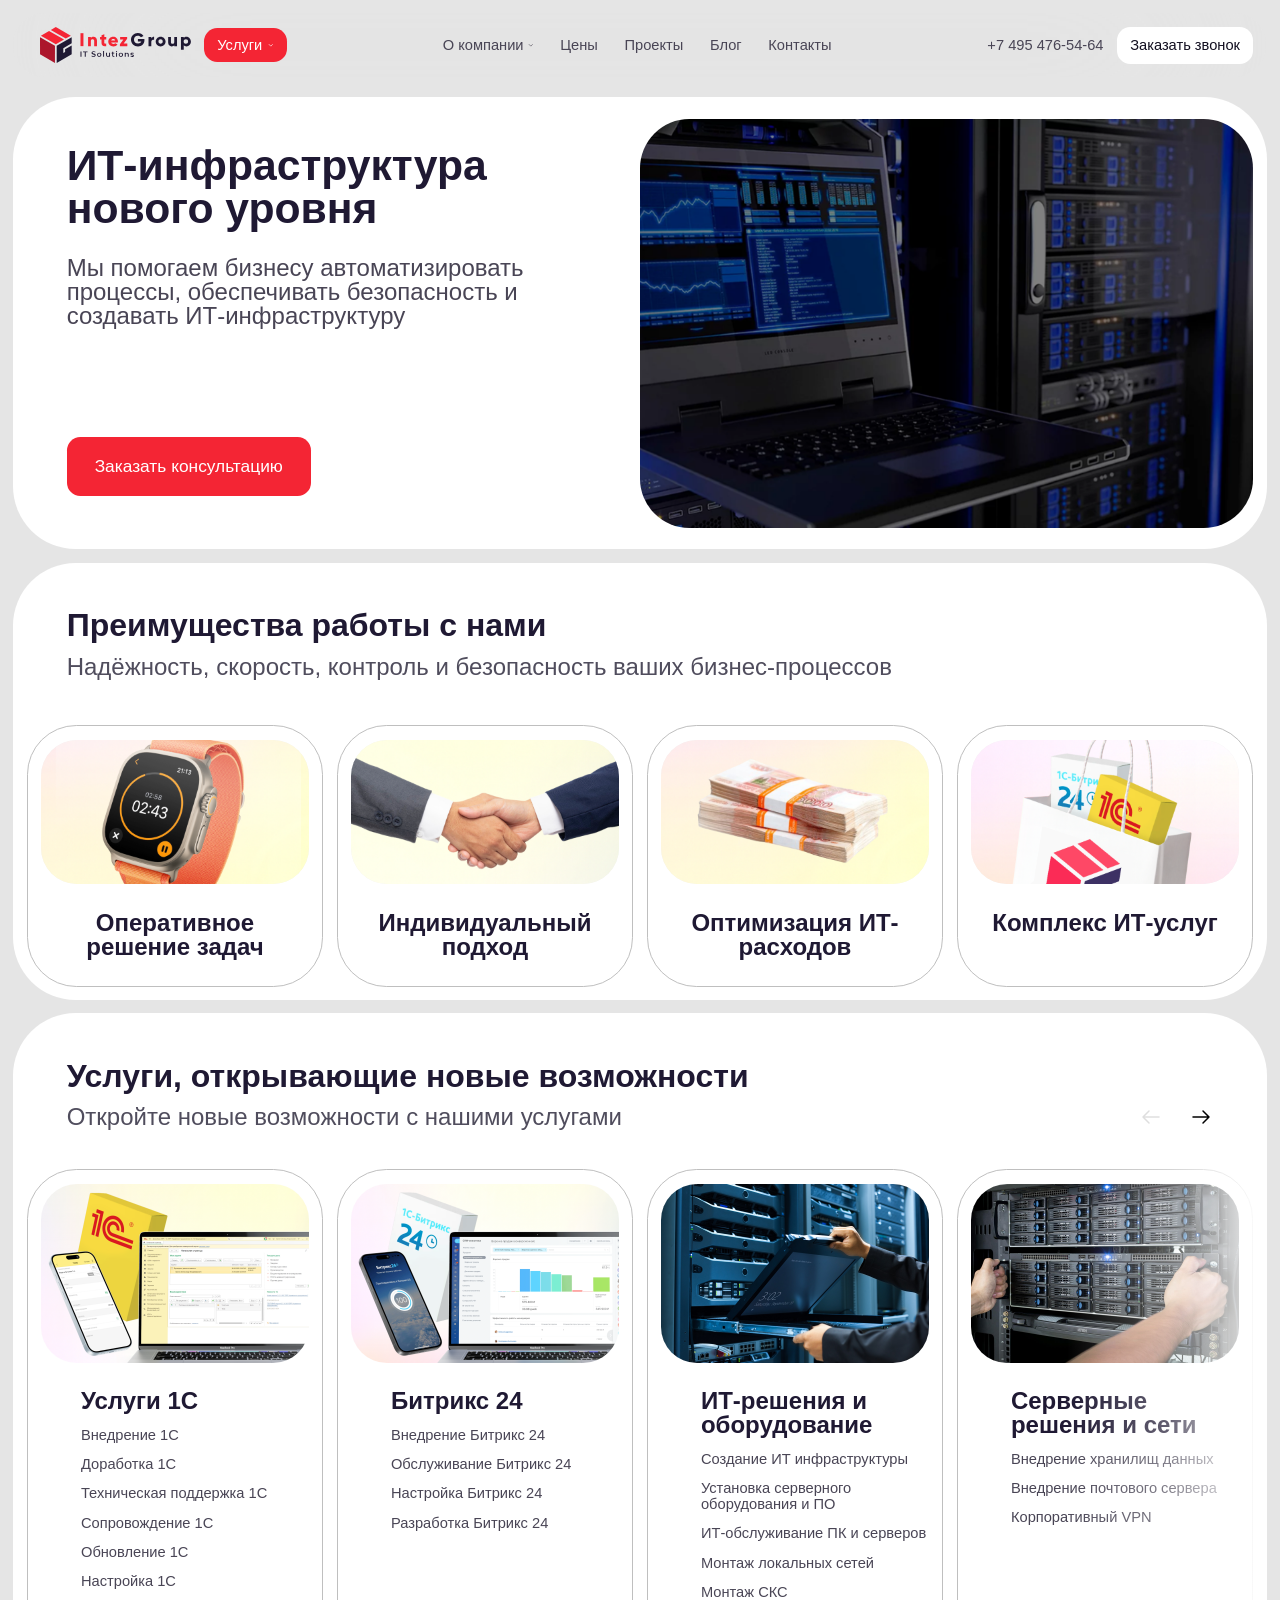
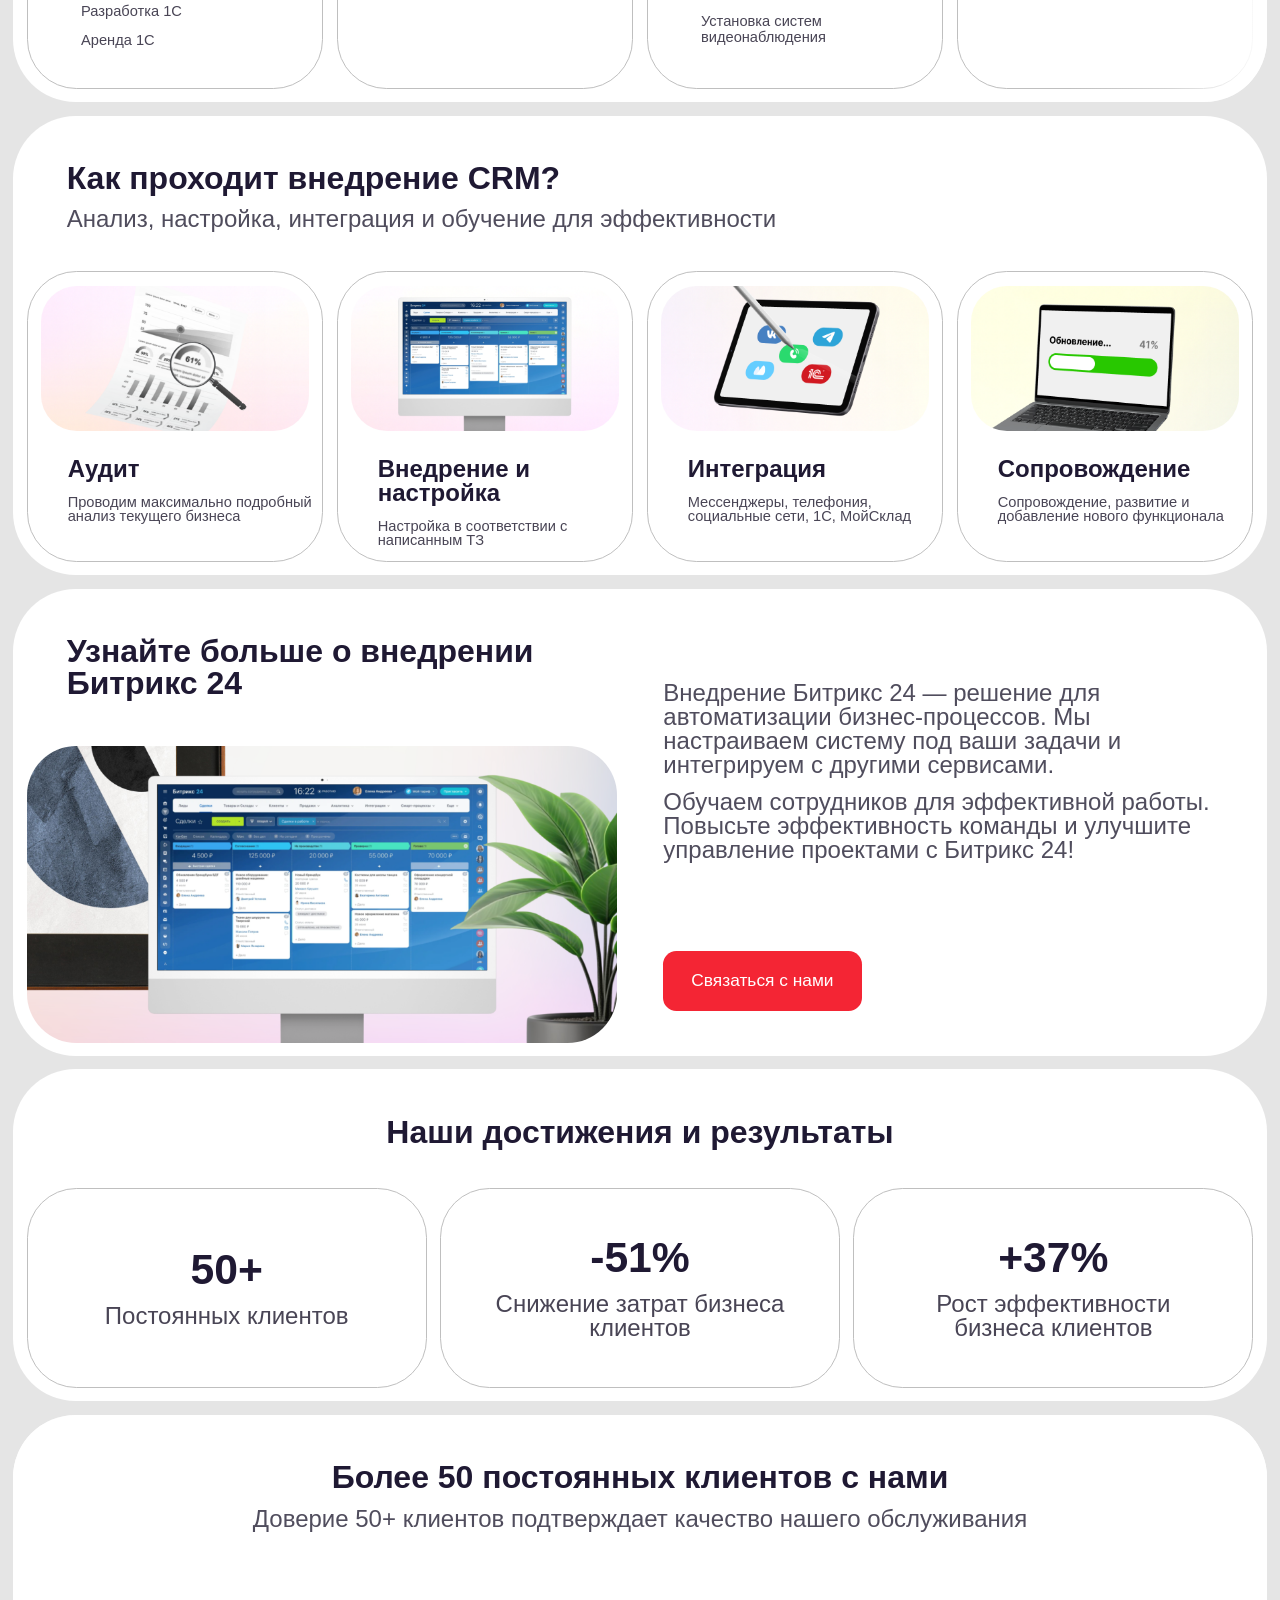
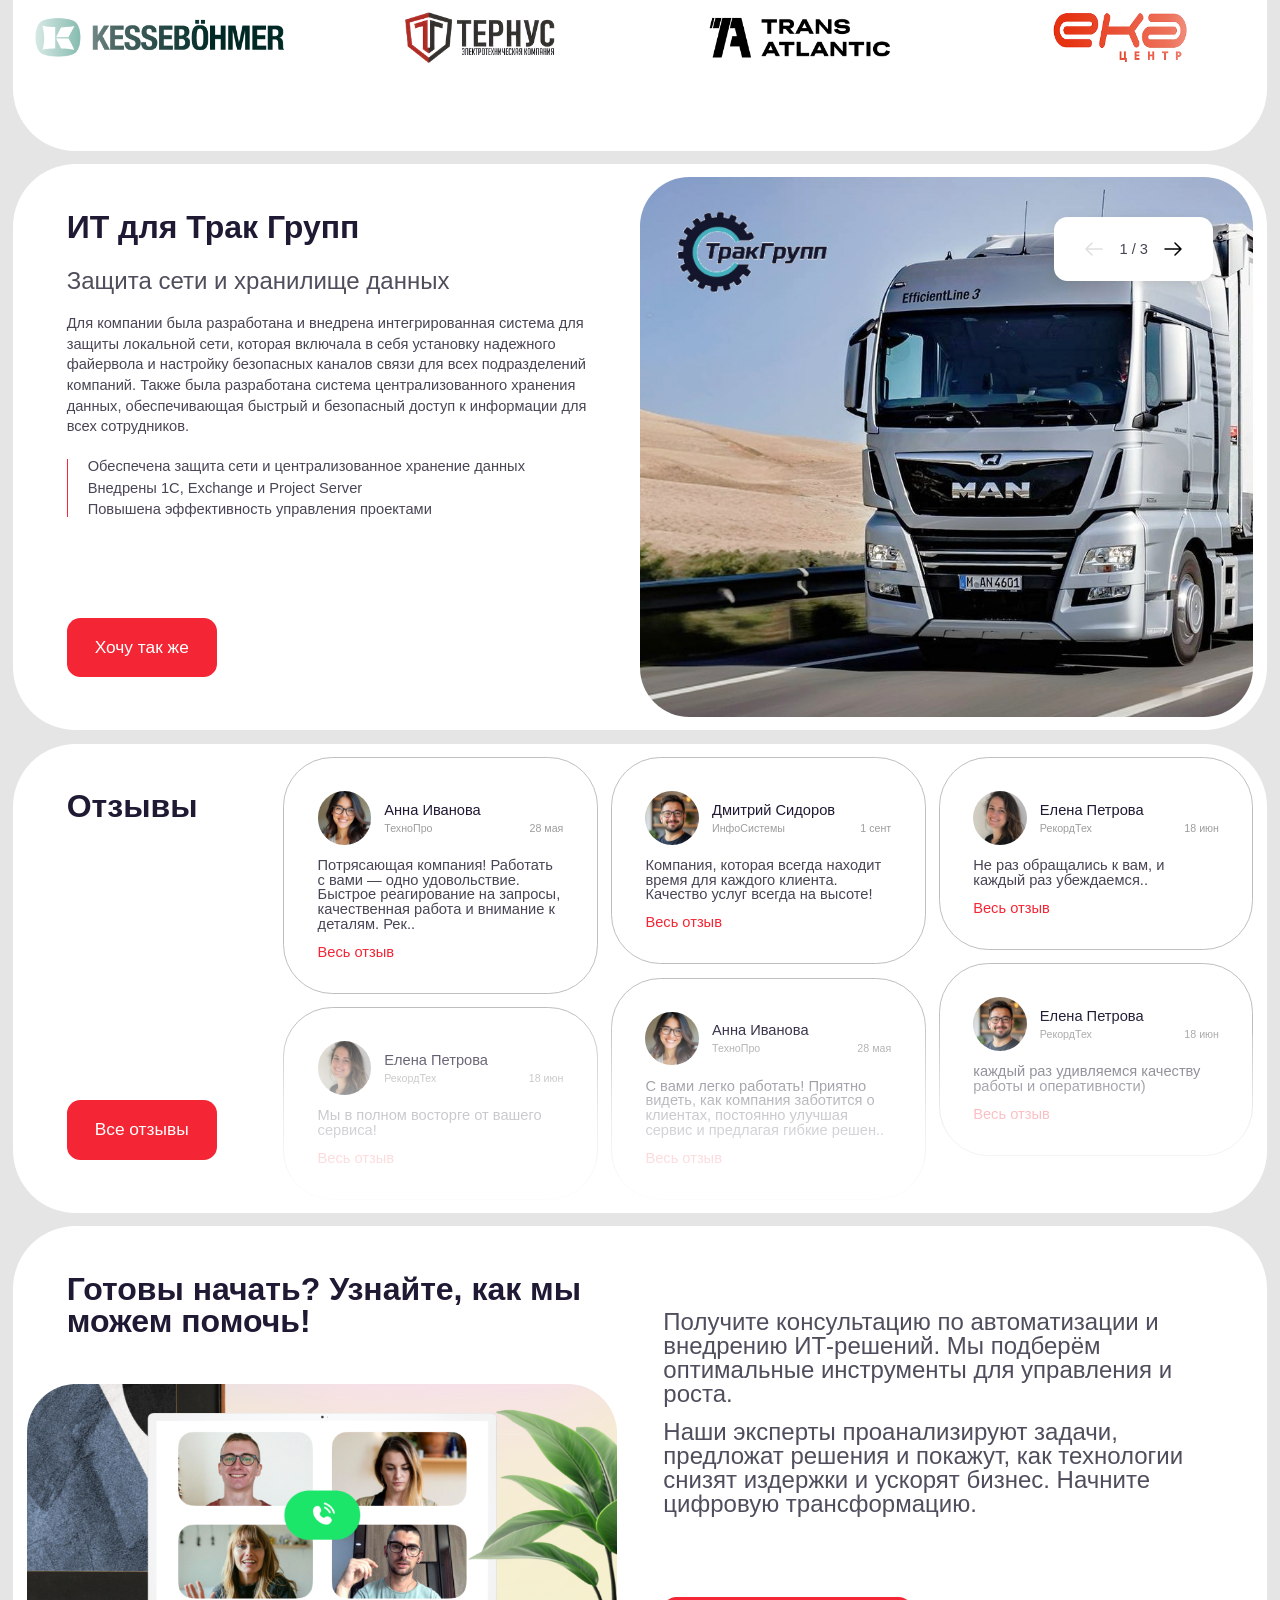
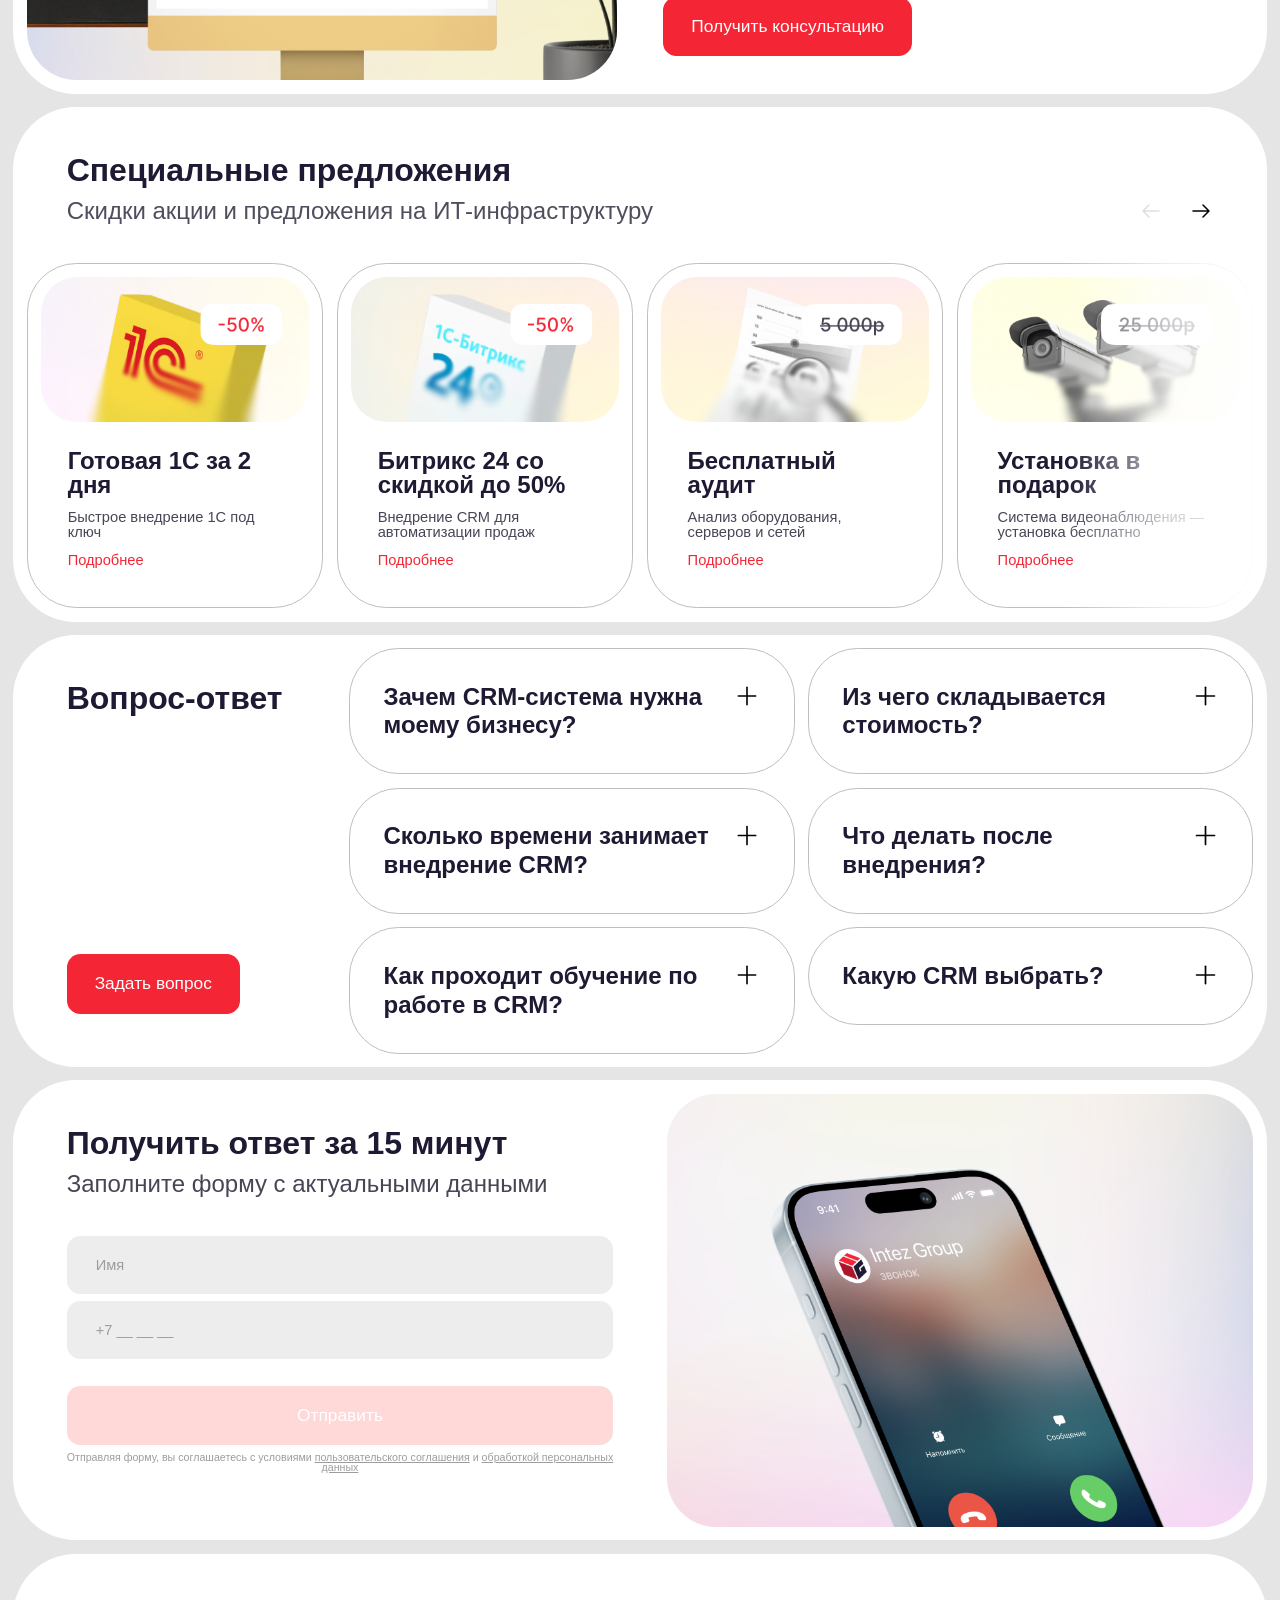
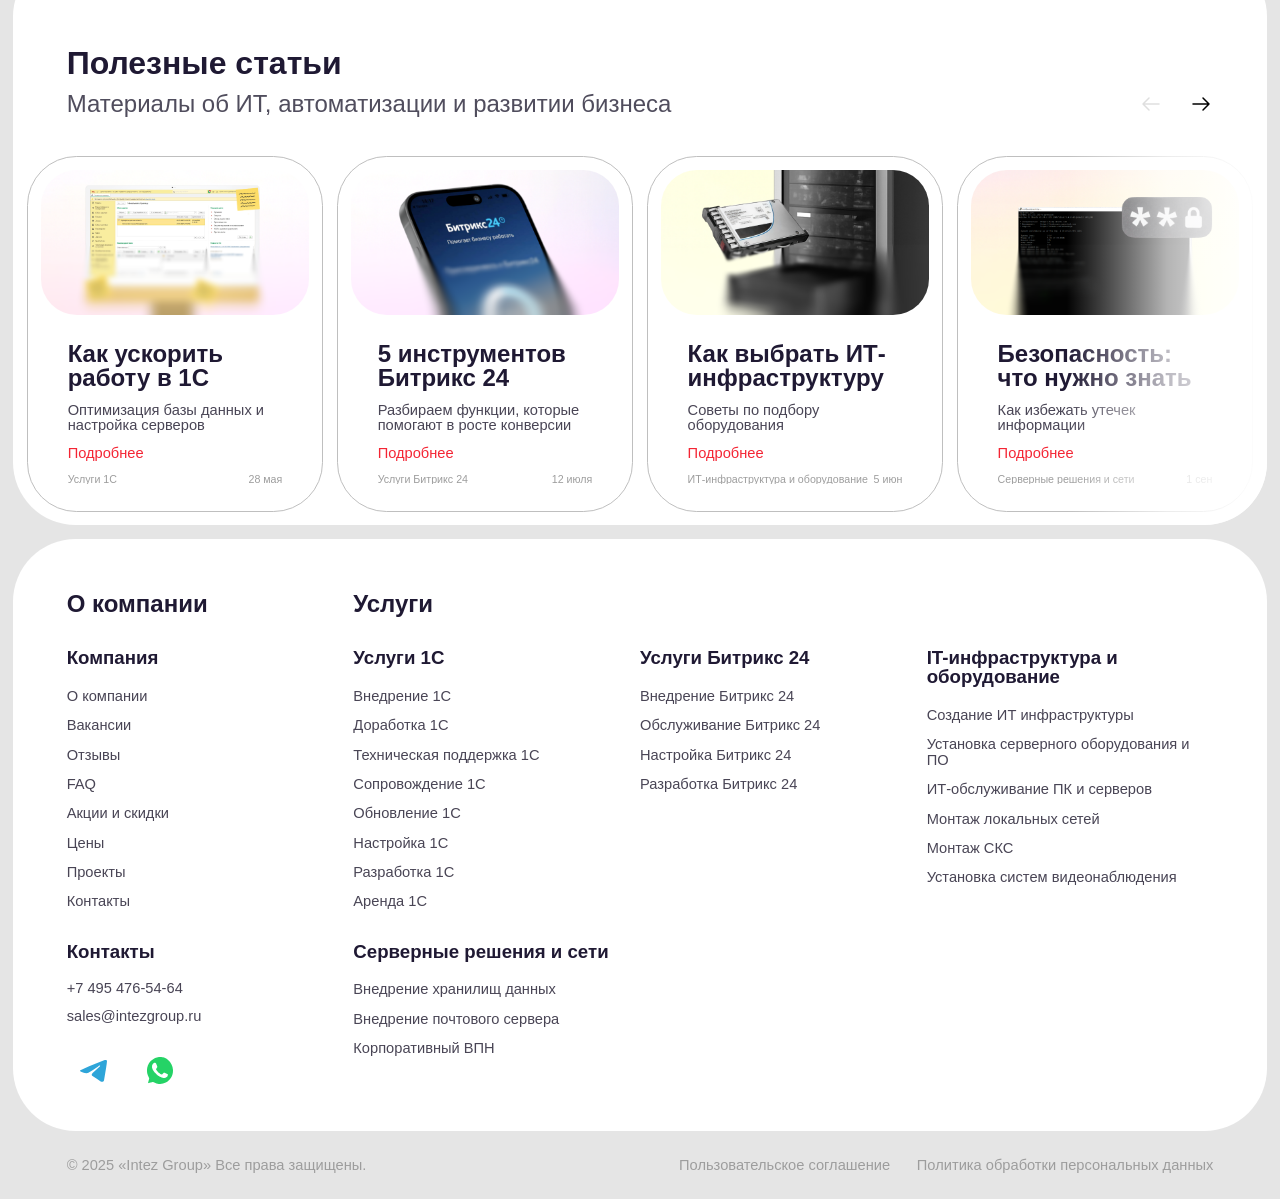
==== commit c395507d: "Все иконки стали векторными + фото разделены на icons и content" ====
--- a/index.html
+++ b/index.html
@@ -46,7 +46,7 @@
 
         <!-- Контент успешной отправки (скрыт по умолчанию) -->
         <div class="modal-success" style="display: none;">
-          <img src="assets/img/successfully-done.png" alt="Успешно" class="modal-success__image" loading="lazy">
+          <img src="assets/img/content/successfully-done.png" alt="Успешно" class="modal-success__image" loading="lazy">
           <div class="modal-success__content">
             <h2 class="modal-success__title">Спасибо за обращение!</h2>
             <p class="modal-success__text">
@@ -58,7 +58,7 @@
 
       <!-- Кнопка закрытия справа от контейнера -->
       <button class="modal-popup__close" id="modalClose" aria-label="Закрыть">
-        <img src="assets/img/close.png" alt="Закрыть" loading="lazy">
+        <img src="assets/img/icons/close.svg" alt="Закрыть" loading="lazy">
       </button>
     </div>
   </div>
@@ -148,13 +148,13 @@
 
     <!-- Блок с фотографией -->
     <div class="services-popup__image">
-      <img src="assets/img/popup-menu-1c.png" alt="Услуги 1С" data-image="1c" class="services-popup__photo active"
+      <img src="assets/img/content/popup-menu-1c.png" alt="Услуги 1С" data-image="1c" class="services-popup__photo active"
         loading="lazy" />
-      <img src="assets/img/popup-menu-bitrix-24.png" alt="Услуги Битрикс 24" data-image="bitrix24"
+      <img src="assets/img/content/popup-menu-bitrix-24.png" alt="Услуги Битрикс 24" data-image="bitrix24"
         class="services-popup__photo" loading="lazy" />
-      <img src="assets/img/popup-menu-IT-solutions-and-equipment.png" alt="ИТ-инфраструктура и оборудование"
+      <img src="assets/img/content/popup-menu-IT-solutions-and-equipment.png" alt="ИТ-инфраструктура и оборудование"
         data-image="it-infrastructure" class="services-popup__photo" loading="lazy" />
-      <img src="assets/img/popup-menu-server-solutions-and-networks.png" alt="Серверные решения и сети"
+      <img src="assets/img/content/popup-menu-server-solutions-and-networks.png" alt="Серверные решения и сети"
         data-image="server-solutions" class="services-popup__photo" loading="lazy" />
     </div>
   </div>
@@ -164,11 +164,11 @@
   <header class="header header--desktop">
     <div class="container">
       <div class="header__content">
-        <img src="assets/img/logo-header-desktop.svg" alt="IntezGroup Logo" class="header__logo" loading="lazy" />
+        <img src="assets/img/icons/logo-header-desktop.svg" alt="IntezGroup Logo" class="header__logo" loading="lazy" />
 
         <button class="btn btn--services" id="servicesBtn">
           Услуги
-          <img src="assets/img/show-more.svg" alt="" class="btn__icon" loading="lazy" />
+          <img src="assets/img/icons/show-more.svg" alt="" class="btn__icon" loading="lazy" />
         </button>
 
         <nav class="nav">
@@ -176,7 +176,7 @@
             <li class="nav__item nav__item--has-dropdown">
               <a href="#about" class="nav__link">
                 О компании
-                <img src="assets/img/show-more.svg" alt="" class="nav__link-icon" loading="lazy" />
+                <img src="assets/img/icons/show-more.svg" alt="" class="nav__link-icon" loading="lazy" />
               </a>
               <!-- Всплывающее меню "О компании" -->
               <div class="nav-dropdown" id="aboutDropdown">
@@ -223,7 +223,7 @@
   <!-- Шапка сайта (мобильная версия для <= 1023px) -->
   <header class="header header--mobile">
     <div class="header__mobile-container">
-      <img src="assets/img/logo-header-mobile.svg" alt="IntezGroup Logo" class="header__mobile-logo" loading="lazy" />
+      <img src="assets/img/icons/logo-header-mobile.svg" alt="IntezGroup Logo" class="header__mobile-logo" loading="lazy" />
 
       <div class="header__mobile-actions">
         <button class="btn btn--mobile-services" id="mobileServicesBtn">
@@ -231,11 +231,11 @@
         </button>
 
         <button class="btn-icon" id="mobileCallBtn" aria-label="Позвонить">
-          <img src="assets/img/phone-mobile.svg" alt="" loading="lazy" />
+          <img src="assets/img/icons/phone-mobile.svg" alt="" loading="lazy" />
         </button>
 
         <button class="btn-icon" id="mobileMenuBtn" aria-label="Меню">
-          <img src="assets/img/menu-mobile.svg" alt="" loading="lazy" />
+          <img src="assets/img/icons/menu-mobile.svg" alt="" loading="lazy" />
         </button>
       </div>
     </div>
@@ -245,7 +245,7 @@
   <div class="mobile-menu-overlay" id="mobileMenuOverlay">
     <!-- Кнопка закрытия меню (вернуться назад) -->
     <button class="btn-icon mobile-menu-back" id="mobileMenuBack" aria-label="Назад">
-      <img src="assets/img/back.svg" alt="" loading="lazy" />
+      <img src="assets/img/icons/back.svg" alt="" loading="lazy" />
     </button>
 
     <!-- Контент меню будет клонирован сюда из footer через JS -->
@@ -269,7 +269,7 @@
           <button class="btn btn--primary hero__button">Заказать консультацию</button>
         </div>
         <div class="hero__image">
-          <img src="assets/img/a-new-level-of-IT-infrastructure.png" alt="ИТ-инфраструктура нового уровня"
+          <img src="assets/img/content/a-new-level-of-IT-infrastructure.png" alt="ИТ-инфраструктура нового уровня"
             loading="lazy" />
         </div>
         <button class="btn btn--primary hero__button-mobile">Заказать консультацию</button>
@@ -286,7 +286,7 @@
           <!-- Карточка 1: Оперативное решение задач -->
           <div class="advantage-card">
             <div class="advantage-card__image">
-              <img src="assets/img/fast-solution-section-advantages.png" alt="Оперативное решение задач"
+              <img src="assets/img/content/fast-solution-section-advantages.png" alt="Оперативное решение задач"
                 loading="lazy" />
             </div>
             <h3 class="advantage-card__title">Оперативное решение задач</h3>
@@ -295,7 +295,7 @@
           <!-- Карточка 2: Индивидуальный подход -->
           <div class="advantage-card">
             <div class="advantage-card__image">
-              <img src="assets/img/individual-approach-section-advantages.png" alt="Индивидуальный подход"
+              <img src="assets/img/content/individual-approach-section-advantages.png" alt="Индивидуальный подход"
                 loading="lazy" />
             </div>
             <h3 class="advantage-card__title">Индивидуальный подход</h3>
@@ -304,7 +304,7 @@
           <!-- Карточка 3: Оптимизация ИТ-расходов -->
           <div class="advantage-card">
             <div class="advantage-card__image">
-              <img src="assets/img/optimizing-IT-costs-section-advantages.png" alt="Оптимизация ИТ-расходов"
+              <img src="assets/img/content/optimizing-IT-costs-section-advantages.png" alt="Оптимизация ИТ-расходов"
                 loading="lazy" />
             </div>
             <h3 class="advantage-card__title">Оптимизация ИТ-расходов</h3>
@@ -313,7 +313,7 @@
           <!-- Карточка 4: Комплекс ИТ-услуг -->
           <div class="advantage-card">
             <div class="advantage-card__image">
-              <img src="assets/img/range-of-IT-services-section-advantages.png" alt="Комплекс ИТ-услуг"
+              <img src="assets/img/content/range-of-IT-services-section-advantages.png" alt="Комплекс ИТ-услуг"
                 loading="lazy" />
             </div>
             <h3 class="advantage-card__title">Комплекс ИТ-услуг</h3>
@@ -336,10 +336,10 @@
 
         <div class="services__navigation">
           <button class="services__nav-btn services__nav-btn--prev" id="servicesPrev">
-            <img src="assets/img/arrow-left.png" alt="Предыдущий" style="transform: rotate(180deg)" loading="lazy" />
+            <img src="assets/img/icons/arrow-left.svg" alt="Предыдущий" style="transform: rotate(180deg)" loading="lazy" />
           </button>
           <button class="services__nav-btn services__nav-btn--next" id="servicesNext">
-            <img src="assets/img/arrow-left.png" alt="Следующий" style="transform: rotate(0deg)" loading="lazy" />
+            <img src="assets/img/icons/arrow-left.svg" alt="Следующий" style="transform: rotate(0deg)" loading="lazy" />
           </button>
         </div>
 
@@ -347,7 +347,7 @@
           <!-- Карточка 1: Услуги 1С -->
           <div class="services__card">
             <div class="services__card-image">
-              <img src="assets/img/1C-services-section-service.png" alt="Услуги 1С" loading="lazy" />
+              <img src="assets/img/content/1C-services-section-service.png" alt="Услуги 1С" loading="lazy" />
             </div>
             <h3 class="services__card-title">Услуги 1С</h3>
             <ul class="services__card-menu">
@@ -365,7 +365,7 @@
           <!-- Карточка 2: Битрикс 24 -->
           <div class="services__card">
             <div class="services__card-image">
-              <img src="assets/img/bitrix-24-section-service.png" alt="Битрикс 24" loading="lazy" />
+              <img src="assets/img/content/bitrix-24-section-service.png" alt="Битрикс 24" loading="lazy" />
             </div>
             <h3 class="services__card-title">Битрикс 24</h3>
             <ul class="services__card-menu">
@@ -379,7 +379,7 @@
           <!-- Карточка 3: ИТ-решения и оборудование -->
           <div class="services__card">
             <div class="services__card-image">
-              <img src="assets/img/IT-solutions-and-equipment-section-service.png" alt="ИТ-решения и оборудование"
+              <img src="assets/img/content/IT-solutions-and-equipment-section-service.png" alt="ИТ-решения и оборудование"
                 loading="lazy" />
             </div>
             <h3 class="services__card-title">ИТ-решения и оборудование</h3>
@@ -396,7 +396,7 @@
           <!-- Карточка 4: Серверные решения и сети -->
           <div class="services__card">
             <div class="services__card-image">
-              <img src="assets/img/server-solutions-and-networks-section-service.png" alt="Серверные решения и сети"
+              <img src="assets/img/content/server-solutions-and-networks-section-service.png" alt="Серверные решения и сети"
                 loading="lazy" />
             </div>
             <h3 class="services__card-title">Серверные решения и сети</h3>
@@ -410,7 +410,7 @@
           <!-- Карточка 4: Серверные решения и сети -->
           <div class="services__card">
             <div class="services__card-image">
-              <img src="assets/img/server-solutions-and-networks-section-service.png" alt="Серверные решения и сети"
+              <img src="assets/img/content/server-solutions-and-networks-section-service.png" alt="Серверные решения и сети"
                 loading="lazy" />
             </div>
             <h3 class="services__card-title">Серверные решения и сети</h3>
@@ -424,7 +424,7 @@
           <!-- Карточка 4: Серверные решения и сети -->
           <div class="services__card">
             <div class="services__card-image">
-              <img src="assets/img/server-solutions-and-networks-section-service.png" alt="Серверные решения и сети"
+              <img src="assets/img/content/server-solutions-and-networks-section-service.png" alt="Серверные решения и сети"
                 loading="lazy" />
             </div>
             <h3 class="services__card-title">Серверные решения и сети</h3>
@@ -448,7 +448,7 @@
           <!-- Карточка 1: Аудит -->
           <div class="work-process-card">
             <div class="work-process-card__image">
-              <img src="assets/img/audit-section-crm-proces.png" alt="Аудит" loading="lazy" />
+              <img src="assets/img/content/audit-section-crm-proces.png" alt="Аудит" loading="lazy" />
             </div>
             <h3 class="work-process-card__title">Аудит</h3>
             <p class="work-process-card__text">
@@ -459,7 +459,7 @@
           <!-- Карточка 2: Внедрение и настройка -->
           <div class="work-process-card">
             <div class="work-process-card__image">
-              <img src="assets/img/implem-section-crm-proces.png" alt="Внедрение и настройка" loading="lazy" />
+              <img src="assets/img/content/implem-section-crm-proces.png" alt="Внедрение и настройка" loading="lazy" />
             </div>
             <h3 class="work-process-card__title">Внедрение и настройка</h3>
             <p class="work-process-card__text">
@@ -470,7 +470,7 @@
           <!-- Карточка 3: Интеграция -->
           <div class="work-process-card">
             <div class="work-process-card__image">
-              <img src="assets/img/integration-section-crm-proces.png" alt="Интеграция" loading="lazy" />
+              <img src="assets/img/content/integration-section-crm-proces.png" alt="Интеграция" loading="lazy" />
             </div>
             <h3 class="work-process-card__title">Интеграция</h3>
             <p class="work-process-card__text">
@@ -481,7 +481,7 @@
           <!-- Карточка 4: Сопровождение -->
           <div class="work-process-card">
             <div class="work-process-card__image">
-              <img src="assets/img/escort-section-crm-proces.png" alt="Сопровождение" loading="lazy" />
+              <img src="assets/img/content/escort-section-crm-proces.png" alt="Сопровождение" loading="lazy" />
             </div>
             <h3 class="work-process-card__title">Сопровождение</h3>
             <p class="work-process-card__text">
@@ -492,10 +492,10 @@
 
         <div class="work-process__navigation">
           <button class="work-process__nav-btn work-process__nav-btn--prev" id="workProcessPrev">
-            <img src="assets/img/arrow-left.png" alt="Предыдущий" style="transform: rotate(180deg)" loading="lazy" />
+            <img src="assets/img/icons/arrow-left.svg" alt="Предыдущий" style="transform: rotate(180deg)" loading="lazy" />
           </button>
           <button class="work-process__nav-btn work-process__nav-btn--next" id="workProcessNext">
-            <img src="assets/img/arrow-left.png" alt="Следующий" style="transform: rotate(0deg)" loading="lazy" />
+            <img src="assets/img/icons/arrow-left.svg" alt="Следующий" style="transform: rotate(0deg)" loading="lazy" />
           </button>
         </div>
       </section>
@@ -506,7 +506,7 @@
           Узнайте больше о внедрении Битрикс 24
         </h2>
         <div class="about-company__image">
-          <img src="assets/img/section-learn-more.png" alt="Битрикс 24" loading="lazy" />
+          <img src="assets/img/content/section-learn-more.png" alt="Битрикс 24" loading="lazy" />
         </div>
         <div class="about-company__content">
           <div class="about-company__text">
@@ -660,10 +660,10 @@
 
         <div class="clients__navigation">
           <button class="clients__nav-btn clients__nav-btn--prev" id="clientsPrev">
-            <img src="assets/img/arrow-left.png" alt="Предыдущий" style="transform: rotate(180deg)" loading="lazy" />
+            <img src="assets/img/icons/arrow-left.svg" alt="Предыдущий" style="transform: rotate(180deg)" loading="lazy" />
           </button>
           <button class="clients__nav-btn clients__nav-btn--next" id="clientsNext">
-            <img src="assets/img/arrow-left.png" alt="Следующий" style="transform: rotate(0deg)" loading="lazy" />
+            <img src="assets/img/icons/arrow-left.svg" alt="Следующий" style="transform: rotate(0deg)" loading="lazy" />
           </button>
         </div>
       </section>
@@ -674,14 +674,14 @@
           <!-- Навигация карусели -->
           <div class="track-group__navigation">
             <button class="track-group__nav-btn track-group__nav-btn--prev" id="trackGroupPrev">
-              <img src="assets/img/arrow-left.png" alt="Назад" style="transform: rotate(180deg)" loading="lazy" />
+              <img src="assets/img/icons/arrow-left.svg" alt="Назад" style="transform: rotate(180deg)" loading="lazy" />
             </button>
             <span class="track-group__nav-text">
               <span class="track-group__nav-current">1</span> /
               <span class="track-group__nav-total">3</span>
             </span>
             <button class="track-group__nav-btn track-group__nav-btn--next" id="trackGroupNext">
-              <img src="assets/img/arrow-left.png" alt="Вперед" loading="lazy" />
+              <img src="assets/img/icons/arrow-left.svg" alt="Вперед" loading="lazy" />
             </button>
           </div>
 
@@ -712,7 +712,7 @@
                 <button class="btn btn--primary track-group__button">Хочу так же</button>
               </div>
               <div class="track-group__image">
-                <img src="assets/img/IT-truck-group-section-track-group.png" alt="ИТ для Трак Групп" loading="lazy" />
+                <img src="assets/img/content/IT-truck-group-section-track-group.png" alt="ИТ для Трак Групп" loading="lazy" />
               </div>
               <button class="btn btn--primary track-group__button-mobile">Хочу так же</button>
             </div>
@@ -741,7 +741,7 @@
                 <button class="btn btn--primary track-group__button">Хочу так же</button>
               </div>
               <div class="track-group__image">
-                <img src="assets/img/IT-video-studio-section-track-group.png" alt="ИТ для видеостудии" loading="lazy" />
+                <img src="assets/img/content/IT-video-studio-section-track-group.png" alt="ИТ для видеостудии" loading="lazy" />
               </div>
               <button class="btn btn--primary track-group__button-mobile">Хочу так же</button>
             </div>
@@ -769,7 +769,7 @@
                 <button class="btn btn--primary track-group__button">Хочу так же</button>
               </div>
               <div class="track-group__image">
-                <img src="assets/img/IT-consulting-logistics-section-track-group.png" alt="ИТ для Консалтинг Логистики"
+                <img src="assets/img/content/IT-consulting-logistics-section-track-group.png" alt="ИТ для Консалтинг Логистики"
                   loading="lazy" />
               </div>
               <button class="btn btn--primary track-group__button-mobile">Хочу так же</button>
@@ -792,7 +792,7 @@
             <!-- Отзыв 1: Анна Иванова (первая карточка) -->
             <div class="reviews__card">
               <div class="reviews__card-header">
-                <img src="assets/img/test-avatar-1.jpg" alt="Анна Иванова" class="reviews__card-photo" loading="lazy" />
+                <img src="assets/img/content/test-avatar-1.jpg" alt="Анна Иванова" class="reviews__card-photo" loading="lazy" />
                 <div class="reviews__card-info">
                   <div class="reviews__card-name">Анна Иванова</div>
                   <div class="reviews__card-meta">
@@ -812,7 +812,7 @@
             <!-- Отзыв 2: Елена Петрова -->
             <div class="reviews__card">
               <div class="reviews__card-header">
-                <img src="assets/img/test-avatar-2.jpg" alt="Елена Петрова" class="reviews__card-photo"
+                <img src="assets/img/content/test-avatar-2.jpg" alt="Елена Петрова" class="reviews__card-photo"
                   loading="lazy" />
                 <div class="reviews__card-info">
                   <div class="reviews__card-name">Елена Петрова</div>
@@ -831,7 +831,7 @@
             <!-- Отзыв 3: Дмитрий Сидоров -->
             <div class="reviews__card">
               <div class="reviews__card-header">
-                <img src="assets/img/test-avatar-3.jpg" alt="Дмитрий Сидоров" class="reviews__card-photo"
+                <img src="assets/img/content/test-avatar-3.jpg" alt="Дмитрий Сидоров" class="reviews__card-photo"
                   loading="lazy" />
                 <div class="reviews__card-info">
                   <div class="reviews__card-name">Дмитрий Сидоров</div>
@@ -851,7 +851,7 @@
             <!-- Отзыв 4: Анна Иванова (вторая карточка) -->
             <div class="reviews__card">
               <div class="reviews__card-header">
-                <img src="assets/img/test-avatar-1.jpg" alt="Анна Иванова" class="reviews__card-photo" loading="lazy" />
+                <img src="assets/img/content/test-avatar-1.jpg" alt="Анна Иванова" class="reviews__card-photo" loading="lazy" />
                 <div class="reviews__card-info">
                   <div class="reviews__card-name">Анна Иванова</div>
                   <div class="reviews__card-meta">
@@ -870,7 +870,7 @@
             <!-- Отзыв 5: Елена Петрова (третья карточка) -->
             <div class="reviews__card">
               <div class="reviews__card-header">
-                <img src="assets/img/test-avatar-2.jpg" alt="Елена Петрова" class="reviews__card-photo"
+                <img src="assets/img/content/test-avatar-2.jpg" alt="Елена Петрова" class="reviews__card-photo"
                   loading="lazy" />
                 <div class="reviews__card-info">
                   <div class="reviews__card-name">Елена Петрова</div>
@@ -889,7 +889,7 @@
             <!-- Отзыв 6: Елена Петрова (четвёртая карточка) -->
             <div class="reviews__card">
               <div class="reviews__card-header">
-                <img src="assets/img/test-avatar-3.jpg" alt="Елена Петрова" class="reviews__card-photo"
+                <img src="assets/img/content/test-avatar-3.jpg" alt="Елена Петрова" class="reviews__card-photo"
                   loading="lazy" />
                 <div class="reviews__card-info">
                   <div class="reviews__card-name">Елена Петрова</div>
@@ -909,10 +909,10 @@
 
         <div class="reviews__navigation">
           <button class="reviews__nav-btn reviews__nav-btn--prev" id="reviewsPrev">
-            <img src="assets/img/arrow-left.png" alt="Предыдущий" style="transform: rotate(180deg)" loading="lazy" />
+            <img src="assets/img/icons/arrow-left.svg" alt="Предыдущий" style="transform: rotate(180deg)" loading="lazy" />
           </button>
           <button class="reviews__nav-btn reviews__nav-btn--next" id="reviewsNext">
-            <img src="assets/img/arrow-left.png" alt="Следующий" style="transform: rotate(0deg)" loading="lazy" />
+            <img src="assets/img/icons/arrow-left.svg" alt="Следующий" style="transform: rotate(0deg)" loading="lazy" />
           </button>
         </div>
       </section>
@@ -923,7 +923,7 @@
           Готовы начать? Узнайте, как мы можем помочь!
         </h2>
         <div class="ready-to-start__image">
-          <img src="assets/img/ready-to-start-img.png" alt="Готовы начать?" loading="lazy" />
+          <img src="assets/img/content/ready-to-start-img.png" alt="Готовы начать?" loading="lazy" />
         </div>
         <div class="ready-to-start__content">
           <div class="ready-to-start__text">
@@ -955,10 +955,10 @@
 
         <div class="special-offers__navigation">
           <button class="special-offers__nav-btn special-offers__nav-btn--prev" id="specialOffersPrev">
-            <img src="assets/img/arrow-left.png" alt="Предыдущий" style="transform: rotate(180deg)" loading="lazy" />
+            <img src="assets/img/icons/arrow-left.svg" alt="Предыдущий" style="transform: rotate(180deg)" loading="lazy" />
           </button>
           <button class="special-offers__nav-btn special-offers__nav-btn--next" id="specialOffersNext">
-            <img src="assets/img/arrow-left.png" alt="Следующий" style="transform: rotate(0deg)" loading="lazy" />
+            <img src="assets/img/icons/arrow-left.svg" alt="Следующий" style="transform: rotate(0deg)" loading="lazy" />
           </button>
         </div>
 
@@ -966,7 +966,7 @@
           <!-- Карточка 1: Готовая 1С за 2 дня -->
           <div class="special-offers__card">
             <div class="special-offers__card-image">
-              <img src="assets/img/1c-section-special-offers.png" alt="Готовая 1С за 2 дня" loading="lazy" />
+              <img src="assets/img/content/1c-section-special-offers.png" alt="Готовая 1С за 2 дня" loading="lazy" />
             </div>
             <div class="special-offers__card-content">
               <h3 class="special-offers__card-title">Готовая 1С за 2 дня</h3>
@@ -980,7 +980,7 @@
           <!-- Карточка 2: Битрикс 24 со скидкой до 50% -->
           <div class="special-offers__card">
             <div class="special-offers__card-image">
-              <img src="assets/img/24-bitrix-section-special-offers.png" alt="Битрикс 24 со скидкой до 50%"
+              <img src="assets/img/content/24-bitrix-section-special-offers.png" alt="Битрикс 24 со скидкой до 50%"
                 loading="lazy" />
             </div>
             <div class="special-offers__card-content">
@@ -997,7 +997,7 @@
           <!-- Карточка 3: Бесплатный аудит -->
           <div class="special-offers__card">
             <div class="special-offers__card-image">
-              <img src="assets/img/free-audit-section-special-offers.png" alt="Бесплатный аудит" loading="lazy" />
+              <img src="assets/img/content/free-audit-section-special-offers.png" alt="Бесплатный аудит" loading="lazy" />
             </div>
             <div class="special-offers__card-content">
               <h3 class="special-offers__card-title">Бесплатный аудит</h3>
@@ -1011,7 +1011,7 @@
           <!-- Карточка 4: Установка в подарок -->
           <div class="special-offers__card">
             <div class="special-offers__card-image">
-              <img src="assets/img/installation-section-special-offers.png" alt="Установка в подарок" loading="lazy" />
+              <img src="assets/img/content/installation-section-special-offers.png" alt="Установка в подарок" loading="lazy" />
             </div>
             <div class="special-offers__card-content">
               <h3 class="special-offers__card-title">Установка в подарок</h3>
@@ -1025,7 +1025,7 @@
           <!-- Карточка 4: Установка в подарок -->
           <div class="special-offers__card">
             <div class="special-offers__card-image">
-              <img src="assets/img/installation-section-special-offers.png" alt="Установка в подарок" loading="lazy" />
+              <img src="assets/img/content/installation-section-special-offers.png" alt="Установка в подарок" loading="lazy" />
             </div>
             <div class="special-offers__card-content">
               <h3 class="special-offers__card-title">Установка в подарок</h3>
@@ -1039,7 +1039,7 @@
           <!-- Карточка 4: Установка в подарок -->
           <div class="special-offers__card">
             <div class="special-offers__card-image">
-              <img src="assets/img/installation-section-special-offers.png" alt="Установка в подарок" loading="lazy" />
+              <img src="assets/img/content/installation-section-special-offers.png" alt="Установка в подарок" loading="lazy" />
             </div>
             <div class="special-offers__card-content">
               <h3 class="special-offers__card-title">Установка в подарок</h3>
@@ -1053,7 +1053,7 @@
           <!-- Карточка 4: Установка в подарок -->
           <div class="special-offers__card">
             <div class="special-offers__card-image">
-              <img src="assets/img/installation-section-special-offers.png" alt="Установка в подарок" loading="lazy" />
+              <img src="assets/img/content/installation-section-special-offers.png" alt="Установка в подарок" loading="lazy" />
             </div>
             <div class="special-offers__card-content">
               <h3 class="special-offers__card-title">Установка в подарок</h3>
@@ -1084,7 +1084,7 @@
                   Зачем CRM-система нужна моему бизнесу?
                 </div>
                 <button class="faq__toggle-btn">
-                  <img src="assets/img/plus.png" alt="Показать ответ" loading="lazy" />
+                  <img src="assets/img/icons/plus.svg" alt="Показать ответ" loading="lazy" />
                 </button>
               </div>
               <div class="faq__answer">
@@ -1103,7 +1103,7 @@
                   Сколько времени занимает внедрение CRM?
                 </div>
                 <button class="faq__toggle-btn">
-                  <img src="assets/img/plus.png" alt="Показать ответ" loading="lazy" />
+                  <img src="assets/img/icons/plus.svg" alt="Показать ответ" loading="lazy" />
                 </button>
               </div>
               <div class="faq__answer">
@@ -1123,7 +1123,7 @@
                   Как проходит обучение по работе в CRM?
                 </div>
                 <button class="faq__toggle-btn">
-                  <img src="assets/img/plus.png" alt="Показать ответ" loading="lazy" />
+                  <img src="assets/img/icons/plus.svg" alt="Показать ответ" loading="lazy" />
                 </button>
               </div>
               <div class="faq__answer">
@@ -1143,7 +1143,7 @@
                   Из чего складывается стоимость?
                 </div>
                 <button class="faq__toggle-btn">
-                  <img src="assets/img/plus.png" alt="Показать ответ" loading="lazy" />
+                  <img src="assets/img/icons/plus.svg" alt="Показать ответ" loading="lazy" />
                 </button>
               </div>
               <div class="faq__answer">
@@ -1163,7 +1163,7 @@
                   Что делать после внедрения?
                 </div>
                 <button class="faq__toggle-btn">
-                  <img src="assets/img/plus.png" alt="Показать ответ" loading="lazy" />
+                  <img src="assets/img/icons/plus.svg" alt="Показать ответ" loading="lazy" />
                 </button>
               </div>
               <div class="faq__answer">
@@ -1181,7 +1181,7 @@
               <div class="faq__card-header">
                 <div class="faq__question-text">Какую CRM выбрать?</div>
                 <button class="faq__toggle-btn">
-                  <img src="assets/img/plus.png" alt="Показать ответ" loading="lazy" />
+                  <img src="assets/img/icons/plus.svg" alt="Показать ответ" loading="lazy" />
                 </button>
               </div>
               <div class="faq__answer">
@@ -1221,7 +1221,7 @@
           </form>
         </div>
         <div class="quick-response__image">
-          <img src="assets/img/get-answer-section-quick-response.png" alt="Получить ответ за 15 минут" loading="lazy" />
+          <img src="assets/img/content/get-answer-section-quick-response.png" alt="Получить ответ за 15 минут" loading="lazy" />
         </div>
       </section>
 
@@ -1238,10 +1238,10 @@
 
         <div class="blog__navigation">
           <button class="blog__nav-btn blog__nav-btn--prev" id="blogPrev">
-            <img src="assets/img/arrow-left.png" alt="Предыдущий" style="transform: rotate(180deg)" loading="lazy" />
+            <img src="assets/img/icons/arrow-left.svg" alt="Предыдущий" style="transform: rotate(180deg)" loading="lazy" />
           </button>
           <button class="blog__nav-btn blog__nav-btn--next" id="blogNext">
-            <img src="assets/img/arrow-left.png" alt="Следующий" style="transform: rotate(0deg)" loading="lazy" />
+            <img src="assets/img/icons/arrow-left.svg" alt="Следующий" style="transform: rotate(0deg)" loading="lazy" />
           </button>
         </div>
 
@@ -1249,7 +1249,7 @@
           <!-- Карточка 1: Как ускорить работу в 1С -->
           <div class="blog__card">
             <div class="blog__card-image">
-              <img src="assets/img/fast-1c-section-blog.png" alt="Как ускорить работу в 1С" loading="lazy" />
+              <img src="assets/img/content/fast-1c-section-blog.png" alt="Как ускорить работу в 1С" loading="lazy" />
             </div>
             <div class="blog__card-content">
               <h3 class="blog__card-title">Как ускорить работу в 1С</h3>
@@ -1267,7 +1267,7 @@
           <!-- Карточка 2: 5 инструментов Битрикс 24 -->
           <div class="blog__card">
             <div class="blog__card-image">
-              <img src="assets/img/5-bitrixs-instruments-section-blog.png" alt="5 инструментов Битрикс 24"
+              <img src="assets/img/content/5-bitrixs-instruments-section-blog.png" alt="5 инструментов Битрикс 24"
                 loading="lazy" />
             </div>
             <div class="blog__card-content">
@@ -1286,7 +1286,7 @@
           <!-- Карточка 3: Как выбрать ИТ-инфраструктуру -->
           <div class="blog__card">
             <div class="blog__card-image">
-              <img src="assets/img/it-infrastructure-section-blog.png" alt="Как выбрать ИТ-инфраструктуру"
+              <img src="assets/img/content/it-infrastructure-section-blog.png" alt="Как выбрать ИТ-инфраструктуру"
                 loading="lazy" />
             </div>
             <div class="blog__card-content">
@@ -1303,7 +1303,7 @@
           <!-- Карточка 4: Безопасность: что нужно знать -->
           <div class="blog__card">
             <div class="blog__card-image">
-              <img src="assets/img/safety-section-blog.png" alt="Безопасность: что нужно знать" loading="lazy" />
+              <img src="assets/img/content/safety-section-blog.png" alt="Безопасность: что нужно знать" loading="lazy" />
             </div>
             <div class="blog__card-content">
               <h3 class="blog__card-title">Безопасность: что нужно знать</h3>
@@ -1319,7 +1319,7 @@
           <!-- Карточка 4: Безопасность: что нужно знать -->
           <div class="blog__card">
             <div class="blog__card-image">
-              <img src="assets/img/safety-section-blog.png" alt="Безопасность: что нужно знать" loading="lazy" />
+              <img src="assets/img/content/safety-section-blog.png" alt="Безопасность: что нужно знать" loading="lazy" />
             </div>
             <div class="blog__card-content">
               <h3 class="blog__card-title">Безопасность: что нужно знать</h3>
@@ -1335,7 +1335,7 @@
           <!-- Карточка 4: Безопасность: что нужно знать -->
           <div class="blog__card">
             <div class="blog__card-image">
-              <img src="assets/img/safety-section-blog.png" alt="Безопасность: что нужно знать" loading="lazy" />
+              <img src="assets/img/content/safety-section-blog.png" alt="Безопасность: что нужно знать" loading="lazy" />
             </div>
             <div class="blog__card-content">
               <h3 class="blog__card-title">Безопасность: что нужно знать</h3>
@@ -1351,7 +1351,7 @@
           <!-- Карточка 4: Безопасность: что нужно знать -->
           <div class="blog__card">
             <div class="blog__card-image">
-              <img src="assets/img/safety-section-blog.png" alt="Безопасность: что нужно знать" loading="lazy" />
+              <img src="assets/img/content/safety-section-blog.png" alt="Безопасность: что нужно знать" loading="lazy" />
             </div>
             <div class="blog__card-content">
               <h3 class="blog__card-title">Безопасность: что нужно знать</h3>
@@ -1381,7 +1381,7 @@
           <button class="btn btn--primary hero__button" onclick="goToHome()">На главную</button>
         </div>
         <div class="hero__image">
-          <img src="assets/img/404.png" alt="Страница не найдена" loading="lazy" />
+          <img src="assets/img/content/404.png" alt="Страница не найдена" loading="lazy" />
         </div>
         <button class="btn btn--primary hero__button-mobile" onclick="goToHome()">На главную</button>
       </section>
@@ -1420,10 +1420,10 @@
               <a href="mailto:sales@intezgroup.ru" class="footer__email">sales@intezgroup.ru</a>
               <div class="footer__social">
                 <a href="#" class="footer__social-link footer__social-link--telegram" aria-label="Telegram">
-                  <img src="assets/img/TG.png" alt="Telegram" loading="lazy" />
+                  <img src="assets/img/icons/TG.svg" alt="Telegram" loading="lazy" />
                 </a>
                 <a href="#" class="footer__social-link footer__social-link--whatsapp" aria-label="WhatsApp">
-                  <img src="assets/img/WA.png" alt="WhatsApp" loading="lazy" />
+                  <img src="assets/img/icons/WA.svg" alt="WhatsApp" loading="lazy" />
                 </a>
               </div>
             </div>
@@ -1526,4 +1526,5 @@
   <script src="script/main.js"></script>
 </body>
 
-</html>+</html>
+
--- a/style/main.css
+++ b/style/main.css
@@ -3740,13 +3740,13 @@
 
   /* Контейнер для изображения крестика - показываем при активности */
   .btn-icon#mobileMenuBtn::after {
-    content: url("../assets/img/close.png");
+    content: url("../assets/img/icons/close.svg");
     position: absolute;
     display: flex;
     align-items: center;
     justify-content: center;
     opacity: 0;
-    transform: rotate(-90deg) scale(0.15);
+    transform: rotate(-90deg) scale(0.5);
     transition: all 0.3s ease;
     line-height: 1;
     filter: brightness(0);
@@ -3754,7 +3754,7 @@
 
   .btn-icon#mobileMenuBtn.menu-active::after {
     opacity: 1;
-    transform: rotate(0deg) scale(0.5);
+    transform: rotate(0deg) scale(1.0);
   }
 
   .section {
@@ -4287,10 +4287,12 @@
     padding: 0;
     padding-top: 20px; /* Минимальный отступ сверху */
     flex-shrink: 0; /* Изображение не сжимается */
+    align-items: start;
+    justify-content: start;
   }
 
   .track-group__image img {
-    max-width: 100%;
+    width: 300px;
     border-radius: 20px;
   }
 
@@ -4921,6 +4923,7 @@
   .quick-response__content {
     order: 2;
     padding: 0;
+    width: 100%;
   }
 
   .quick-response__title {
@@ -5071,7 +5074,7 @@
     content: "";
     width: 9px;
     height: 4.5px;
-    background-image: url("../assets/img/show-more.svg");
+    background-image: url("../assets/img/icons/show-more.svg");
     background-size: contain;
     background-repeat: no-repeat;
     background-position: center;
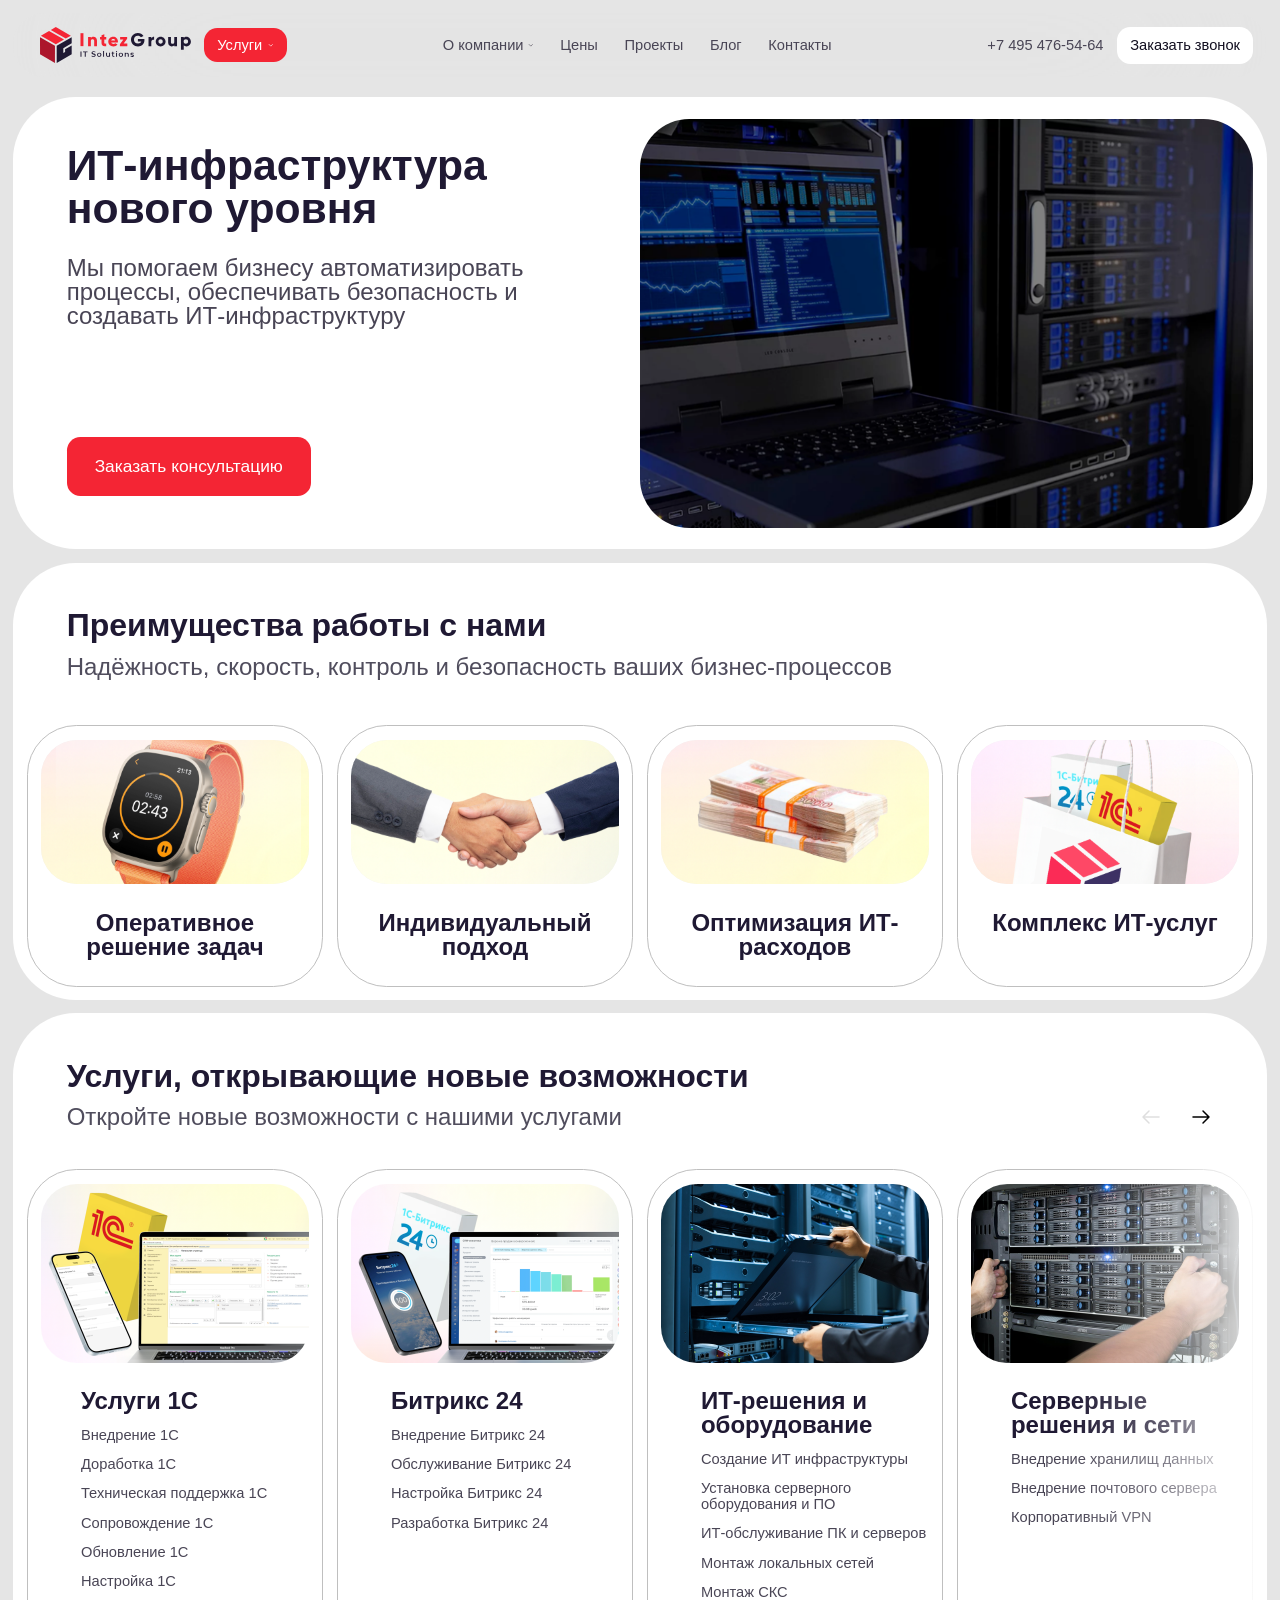
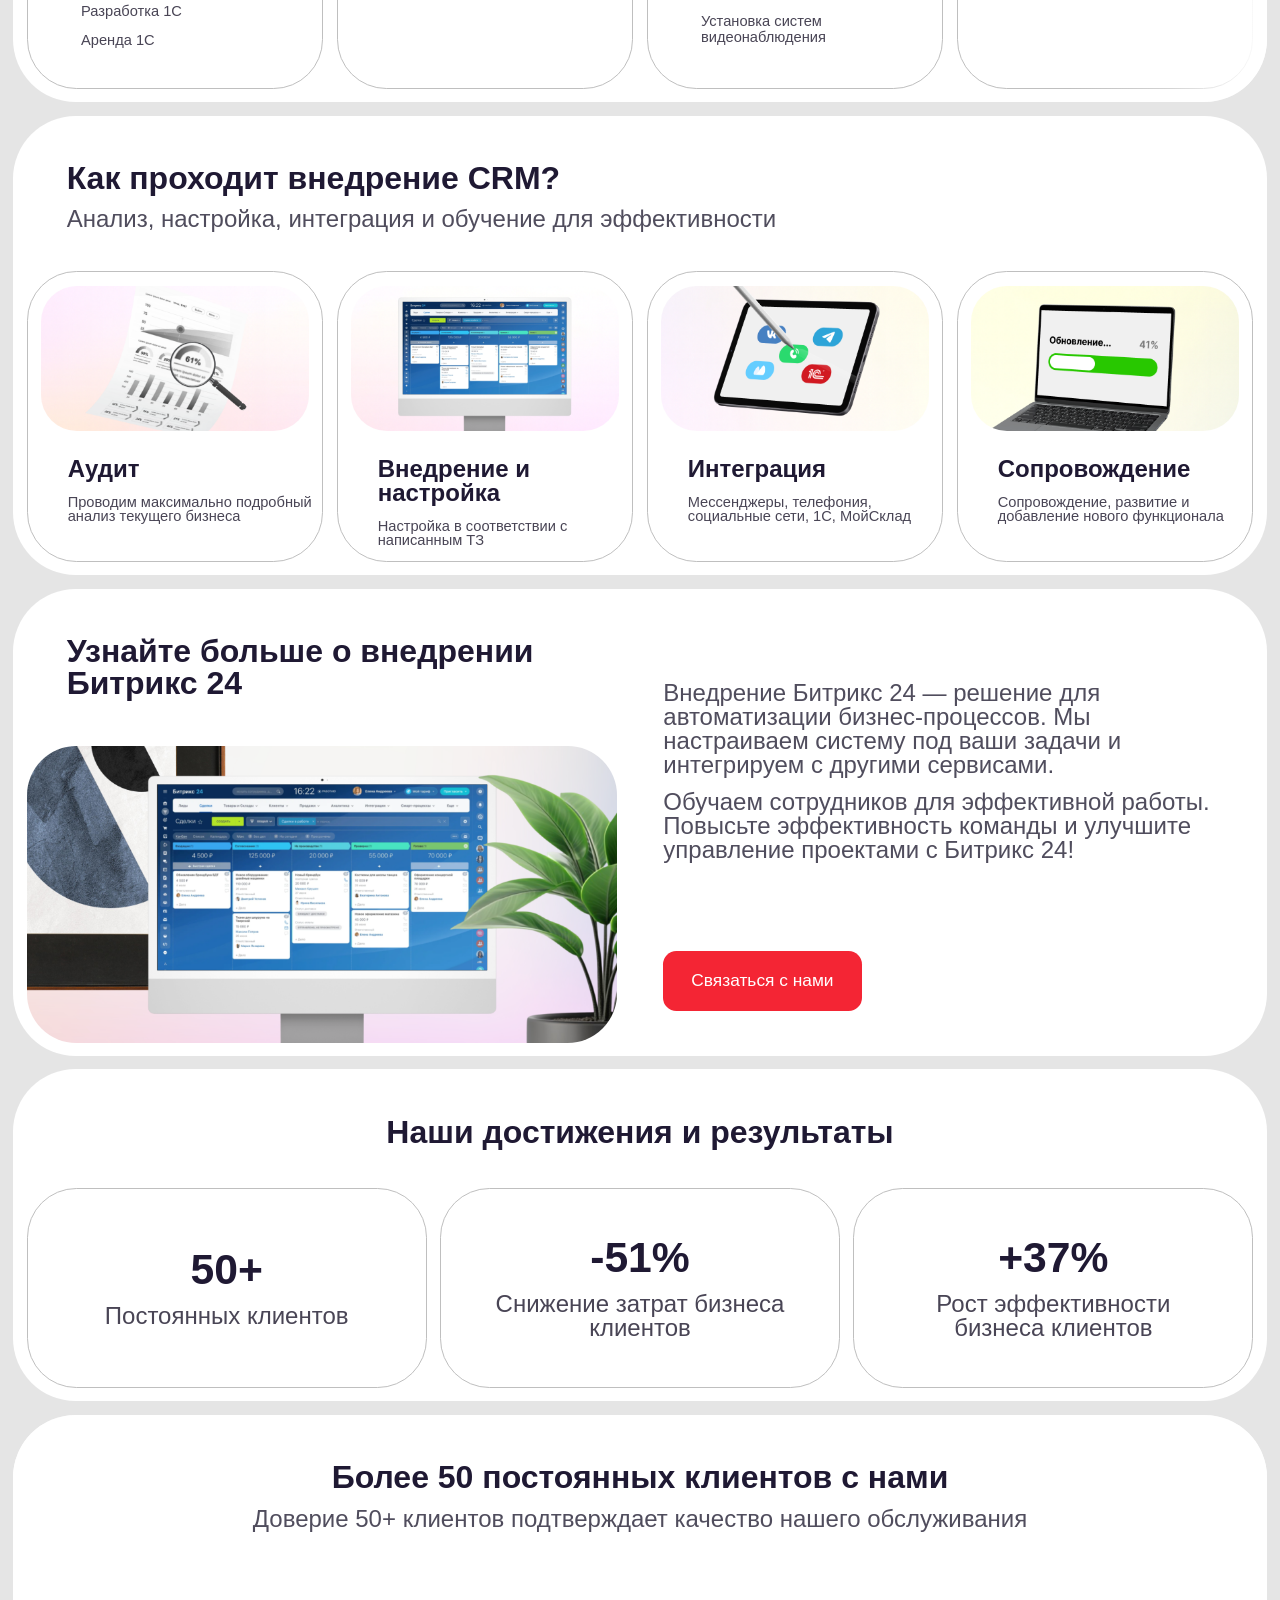
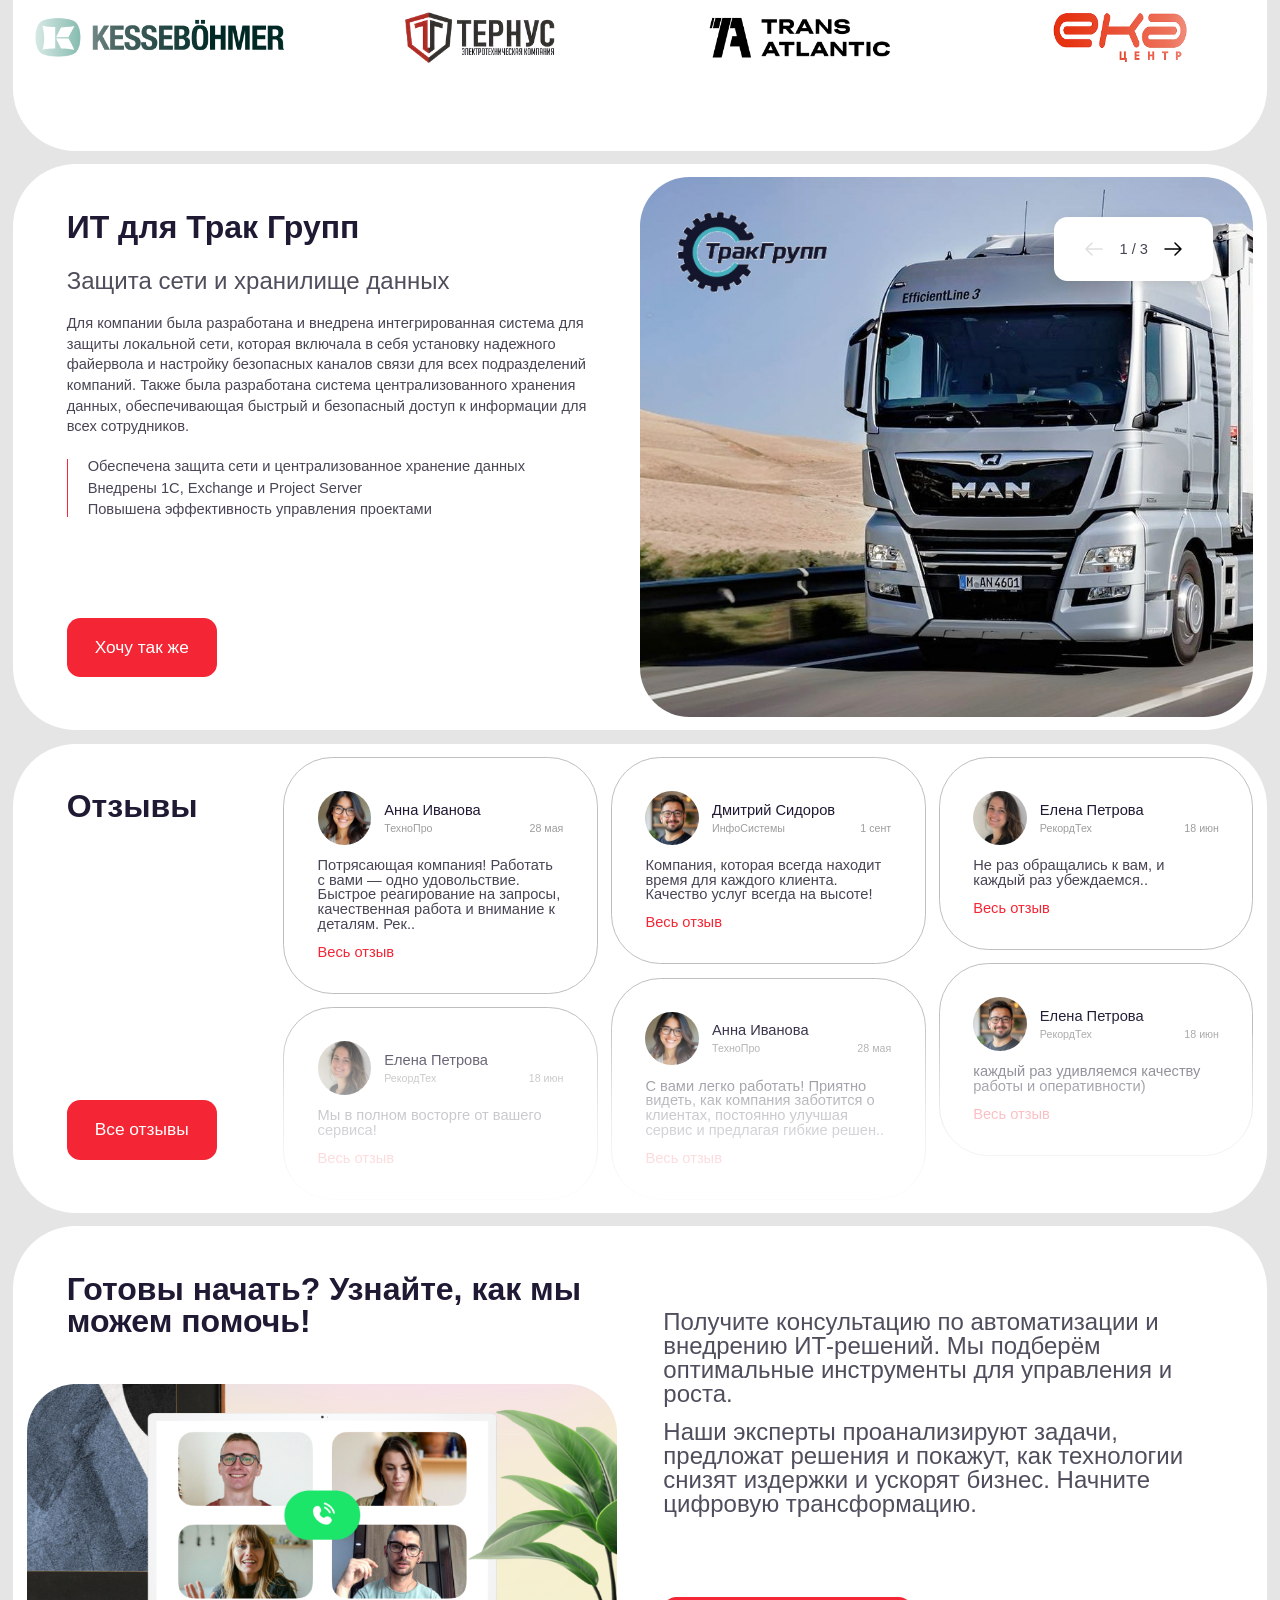
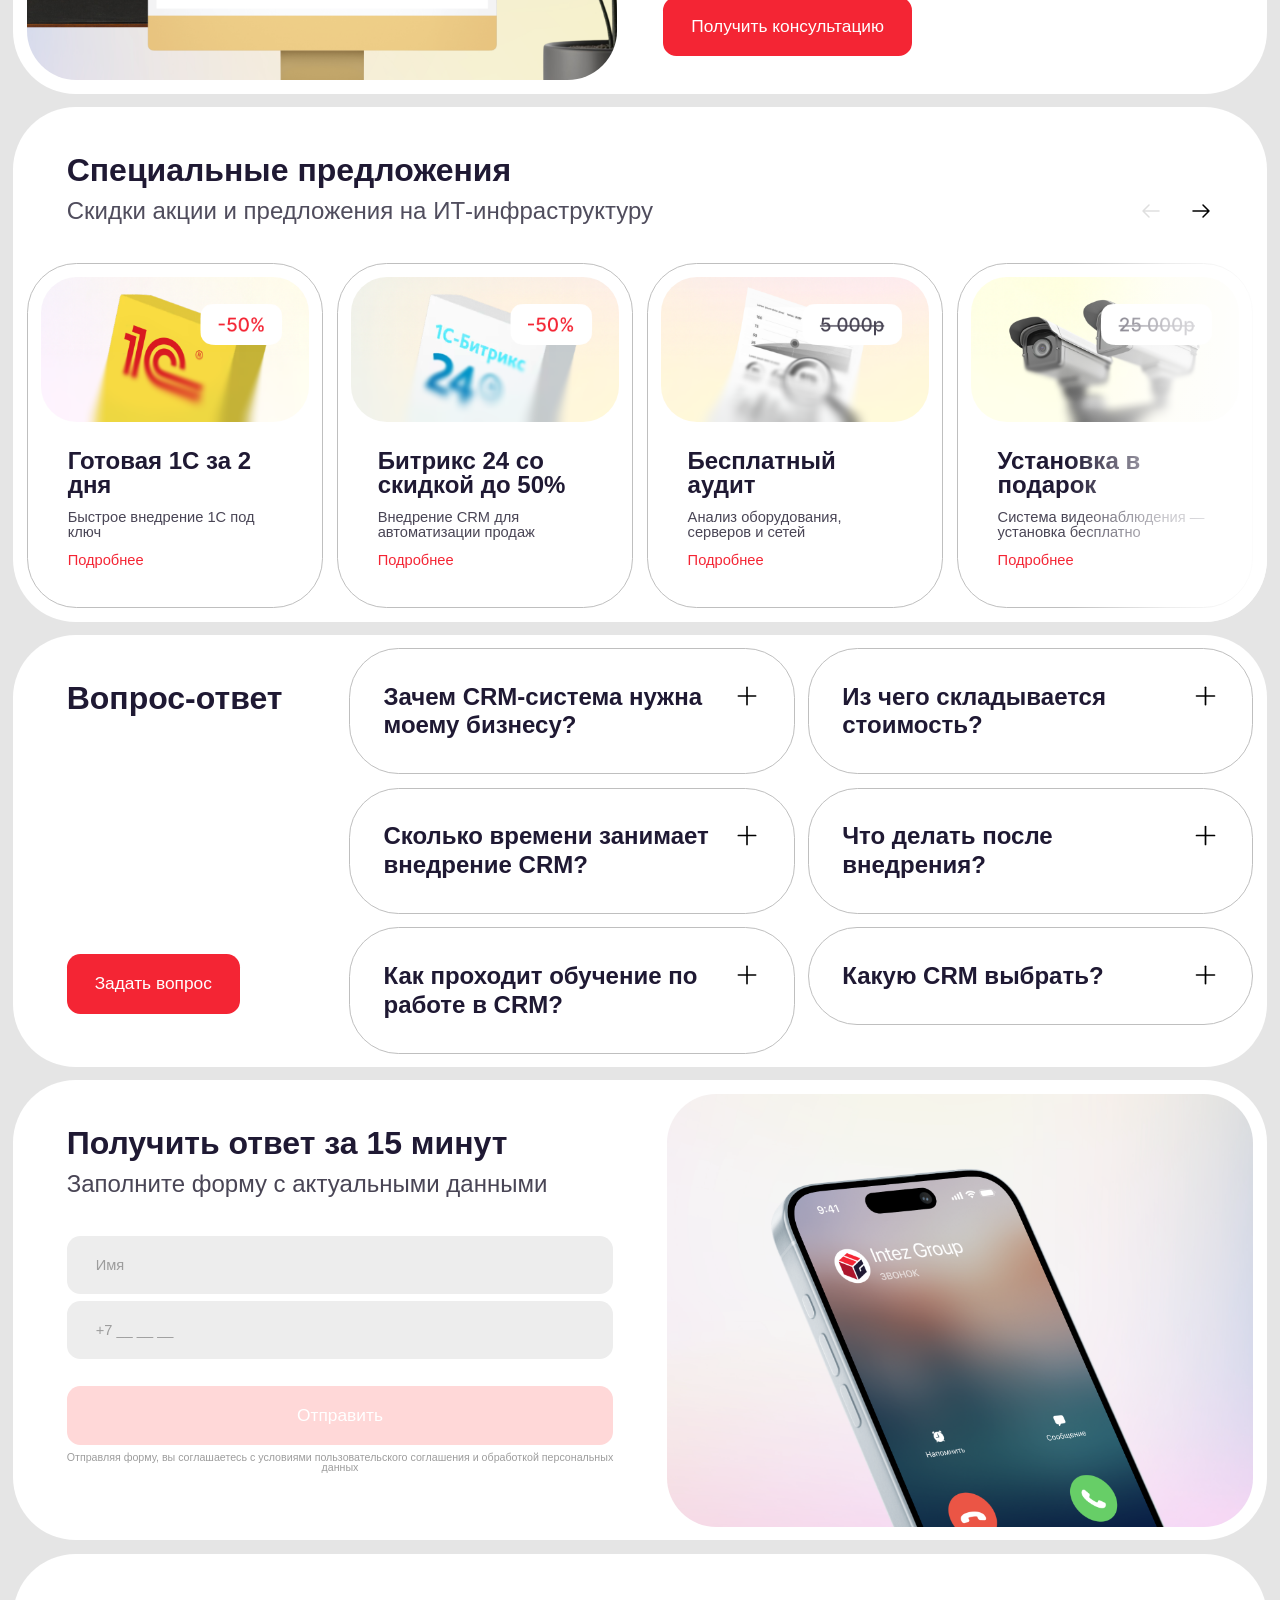
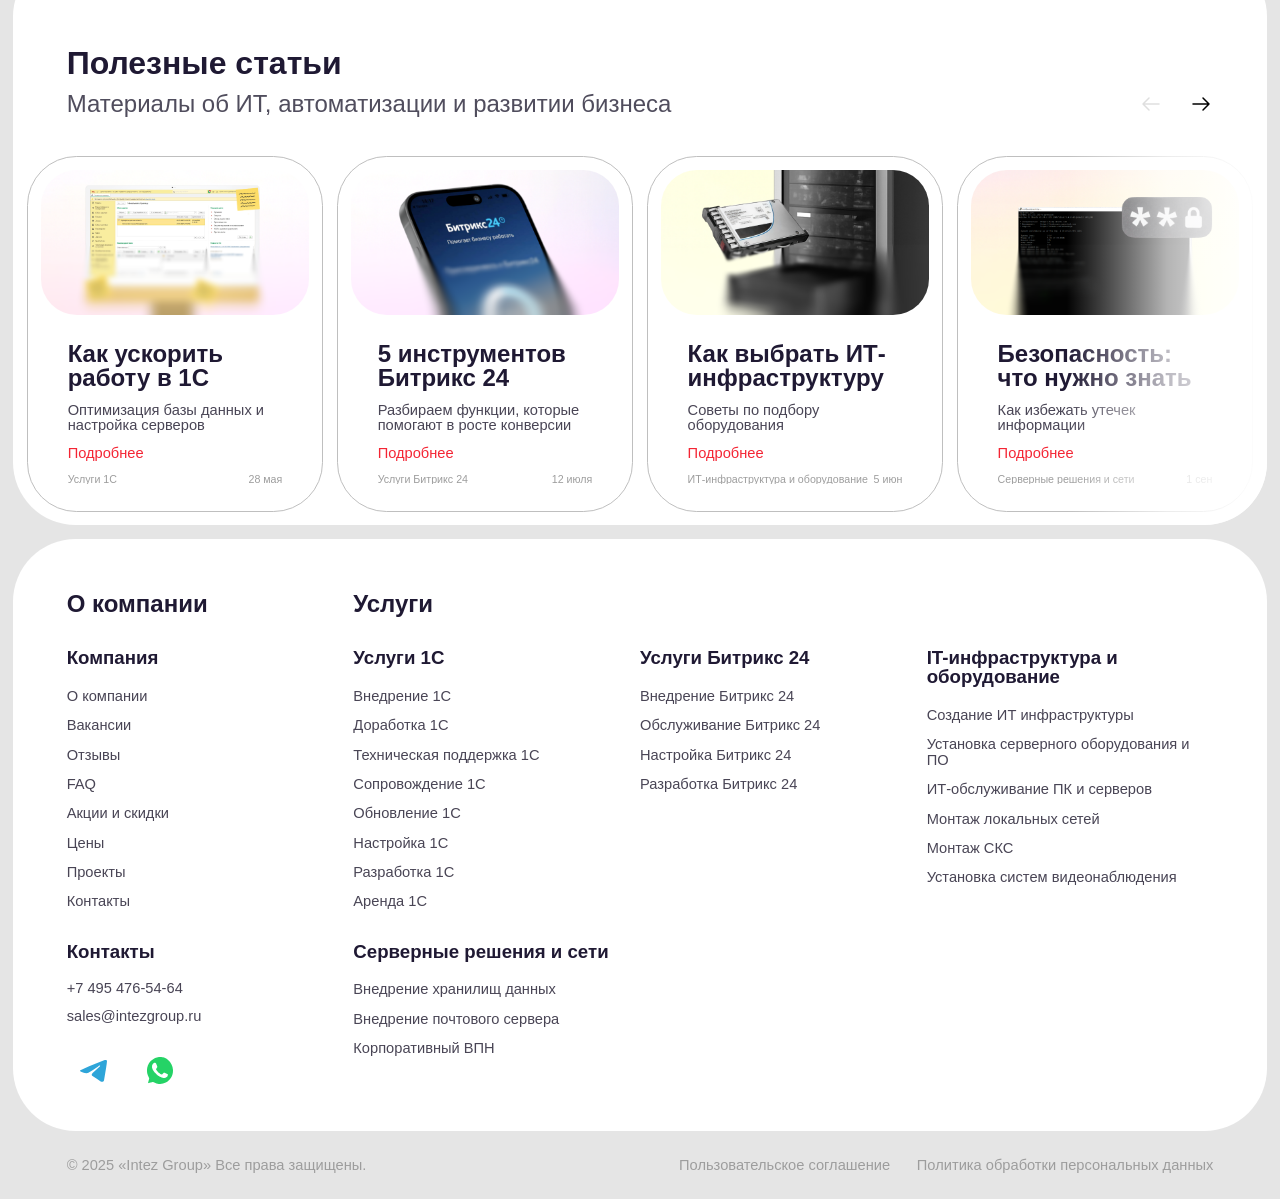
==== commit a75d3664: "Для всех текстовых тегов удалены классы для интеграции в Битрикс 24" ====
--- a/index.html
+++ b/index.html
@@ -22,8 +22,8 @@
       <div class="modal-popup__container">
         <!-- Контент формы (переиспользуем стили quick-response) -->
         <div class="quick-response__content">
-          <h2 class="quick-response__title">Получить ответ за 15 минут</h2>
-          <p class="quick-response__description">
+          <h2>Получить ответ за 15 минут</h2>
+          <p>
             Заполните форму с актуальными данными
           </p>
           <form class="quick-response__form" id="callModalForm">
@@ -36,7 +36,7 @@
               <span class="quick-response__error">Additional text</span>
             </div>
             <button type="submit" class="btn btn--primary">Отправить</button>
-            <p class="quick-response__agreement">
+            <p>
               Отправляя форму, вы соглашаетесь с условиями
               <a href="#">пользовательского соглашения</a> и
               <a href="#">обработкой персональных данных</a>
@@ -48,8 +48,8 @@
         <div class="modal-success" style="display: none;">
           <img src="assets/img/content/successfully-done.png" alt="Успешно" class="modal-success__image" loading="lazy">
           <div class="modal-success__content">
-            <h2 class="modal-success__title">Спасибо за обращение!</h2>
-            <p class="modal-success__text">
+            <h2>Спасибо за обращение!</h2>
+            <p>
               Мы уже получили вашу заявку. Ожидайте звонка — специалист свяжется с вами в ближайшее время
             </p>
           </div>
@@ -70,16 +70,16 @@
       <div class="services-popup__column-wrapper">
         <!-- Блок заголовков категорий -->
         <div class="services-popup__categories">
-          <h3 class="services-popup__category active" data-category="1c">
+          <h3 class="active" data-category="1c">
             Услуги 1С
           </h3>
-          <h3 class="services-popup__category" data-category="bitrix24">
+          <h3 data-category="bitrix24">
             Услуги Битрикс 24
           </h3>
-          <h3 class="services-popup__category" data-category="it-infrastructure">
+          <h3 data-category="it-infrastructure">
             ИТ-инфраструктура и оборудование
           </h3>
-          <h3 class="services-popup__category" data-category="server-solutions">
+          <h3 data-category="server-solutions">
             Серверные решения и сети
           </h3>
         </div>
@@ -148,8 +148,8 @@
 
     <!-- Блок с фотографией -->
     <div class="services-popup__image">
-      <img src="assets/img/content/popup-menu-1c.png" alt="Услуги 1С" data-image="1c" class="services-popup__photo active"
-        loading="lazy" />
+      <img src="assets/img/content/popup-menu-1c.png" alt="Услуги 1С" data-image="1c"
+        class="services-popup__photo active" loading="lazy" />
       <img src="assets/img/content/popup-menu-bitrix-24.png" alt="Услуги Битрикс 24" data-image="bitrix24"
         class="services-popup__photo" loading="lazy" />
       <img src="assets/img/content/popup-menu-IT-solutions-and-equipment.png" alt="ИТ-инфраструктура и оборудование"
@@ -223,7 +223,8 @@
   <!-- Шапка сайта (мобильная версия для <= 1023px) -->
   <header class="header header--mobile">
     <div class="header__mobile-container">
-      <img src="assets/img/icons/logo-header-mobile.svg" alt="IntezGroup Logo" class="header__mobile-logo" loading="lazy" />
+      <img src="assets/img/icons/logo-header-mobile.svg" alt="IntezGroup Logo" class="header__mobile-logo"
+        loading="lazy" />
 
       <div class="header__mobile-actions">
         <button class="btn btn--mobile-services" id="mobileServicesBtn">
@@ -260,8 +261,8 @@
       <section class="section section--hero">
         <div class="hero__content">
           <div class="hero__text-group">
-            <h1 class="hero__title">ИТ-инфраструктура нового уровня</h1>
-            <p class="hero__description">
+            <h1>ИТ-инфраструктура нового уровня</h1>
+            <p>
               Мы помогаем бизнесу автоматизировать процессы, обеспечивать
               безопасность и создавать ИТ-инфраструктуру
             </p>
@@ -277,8 +278,8 @@
 
       <!-- 2. Секция: Преимущества работы с нами -->
       <section class="section section--advantages">
-        <h2 class="advantages__title">Преимущества работы с нами</h2>
-        <p class="advantages__subtitle">
+        <h2>Преимущества работы с нами</h2>
+        <p>
           Надёжность, скорость, контроль и безопасность ваших бизнес-процессов
         </p>
 
@@ -289,7 +290,7 @@
               <img src="assets/img/content/fast-solution-section-advantages.png" alt="Оперативное решение задач"
                 loading="lazy" />
             </div>
-            <h3 class="advantage-card__title">Оперативное решение задач</h3>
+            <h3>Оперативное решение задач</h3>
           </div>
 
           <!-- Карточка 2: Индивидуальный подход -->
@@ -298,7 +299,7 @@
               <img src="assets/img/content/individual-approach-section-advantages.png" alt="Индивидуальный подход"
                 loading="lazy" />
             </div>
-            <h3 class="advantage-card__title">Индивидуальный подход</h3>
+            <h3>Индивидуальный подход</h3>
           </div>
 
           <!-- Карточка 3: Оптимизация ИТ-расходов -->
@@ -307,7 +308,7 @@
               <img src="assets/img/content/optimizing-IT-costs-section-advantages.png" alt="Оптимизация ИТ-расходов"
                 loading="lazy" />
             </div>
-            <h3 class="advantage-card__title">Оптимизация ИТ-расходов</h3>
+            <h3>Оптимизация ИТ-расходов</h3>
           </div>
 
           <!-- Карточка 4: Комплекс ИТ-услуг -->
@@ -316,7 +317,7 @@
               <img src="assets/img/content/range-of-IT-services-section-advantages.png" alt="Комплекс ИТ-услуг"
                 loading="lazy" />
             </div>
-            <h3 class="advantage-card__title">Комплекс ИТ-услуг</h3>
+            <h3>Комплекс ИТ-услуг</h3>
           </div>
         </div>
       </section>
@@ -325,10 +326,10 @@
       <section class="section section--services">
         <div class="services__header">
           <div class="services__header-text">
-            <h2 class="services__title">
+            <h2>
               Услуги, открывающие новые возможности
             </h2>
-            <p class="services__subtitle">
+            <p>
               Откройте новые возможности с нашими услугами
             </p>
           </div>
@@ -336,7 +337,8 @@
 
         <div class="services__navigation">
           <button class="services__nav-btn services__nav-btn--prev" id="servicesPrev">
-            <img src="assets/img/icons/arrow-left.svg" alt="Предыдущий" style="transform: rotate(180deg)" loading="lazy" />
+            <img src="assets/img/icons/arrow-left.svg" alt="Предыдущий" style="transform: rotate(180deg)"
+              loading="lazy" />
           </button>
           <button class="services__nav-btn services__nav-btn--next" id="servicesNext">
             <img src="assets/img/icons/arrow-left.svg" alt="Следующий" style="transform: rotate(0deg)" loading="lazy" />
@@ -349,7 +351,7 @@
             <div class="services__card-image">
               <img src="assets/img/content/1C-services-section-service.png" alt="Услуги 1С" loading="lazy" />
             </div>
-            <h3 class="services__card-title">Услуги 1С</h3>
+            <h3>Услуги 1С</h3>
             <ul class="services__card-menu">
               <li><a href="#">Внедрение 1С</a></li>
               <li><a href="#">Доработка 1С</a></li>
@@ -367,7 +369,7 @@
             <div class="services__card-image">
               <img src="assets/img/content/bitrix-24-section-service.png" alt="Битрикс 24" loading="lazy" />
             </div>
-            <h3 class="services__card-title">Битрикс 24</h3>
+            <h3>Битрикс 24</h3>
             <ul class="services__card-menu">
               <li><a href="#">Внедрение Битрикс 24</a></li>
               <li><a href="#">Обслуживание Битрикс 24</a></li>
@@ -379,10 +381,10 @@
           <!-- Карточка 3: ИТ-решения и оборудование -->
           <div class="services__card">
             <div class="services__card-image">
-              <img src="assets/img/content/IT-solutions-and-equipment-section-service.png" alt="ИТ-решения и оборудование"
-                loading="lazy" />
-            </div>
-            <h3 class="services__card-title">ИТ-решения и оборудование</h3>
+              <img src="assets/img/content/IT-solutions-and-equipment-section-service.png"
+                alt="ИТ-решения и оборудование" loading="lazy" />
+            </div>
+            <h3>ИТ-решения и оборудование</h3>
             <ul class="services__card-menu">
               <li><a href="#">Создание ИТ инфраструктуры</a></li>
               <li><a href="#">Установка серверного оборудования и ПО</a></li>
@@ -396,10 +398,10 @@
           <!-- Карточка 4: Серверные решения и сети -->
           <div class="services__card">
             <div class="services__card-image">
-              <img src="assets/img/content/server-solutions-and-networks-section-service.png" alt="Серверные решения и сети"
-                loading="lazy" />
-            </div>
-            <h3 class="services__card-title">Серверные решения и сети</h3>
+              <img src="assets/img/content/server-solutions-and-networks-section-service.png"
+                alt="Серверные решения и сети" loading="lazy" />
+            </div>
+            <h3>Серверные решения и сети</h3>
             <ul class="services__card-menu">
               <li><a href="#">Внедрение хранилищ данных</a></li>
               <li><a href="#">Внедрение почтового сервера</a></li>
@@ -410,10 +412,10 @@
           <!-- Карточка 4: Серверные решения и сети -->
           <div class="services__card">
             <div class="services__card-image">
-              <img src="assets/img/content/server-solutions-and-networks-section-service.png" alt="Серверные решения и сети"
-                loading="lazy" />
-            </div>
-            <h3 class="services__card-title">Серверные решения и сети</h3>
+              <img src="assets/img/content/server-solutions-and-networks-section-service.png"
+                alt="Серверные решения и сети" loading="lazy" />
+            </div>
+            <h3>Серверные решения и сети</h3>
             <ul class="services__card-menu">
               <li><a href="#">Внедрение хранилищ данных</a></li>
               <li><a href="#">Внедрение почтового сервера</a></li>
@@ -424,10 +426,10 @@
           <!-- Карточка 4: Серверные решения и сети -->
           <div class="services__card">
             <div class="services__card-image">
-              <img src="assets/img/content/server-solutions-and-networks-section-service.png" alt="Серверные решения и сети"
-                loading="lazy" />
-            </div>
-            <h3 class="services__card-title">Серверные решения и сети</h3>
+              <img src="assets/img/content/server-solutions-and-networks-section-service.png"
+                alt="Серверные решения и сети" loading="lazy" />
+            </div>
+            <h3>Серверные решения и сети</h3>
             <ul class="services__card-menu">
               <li><a href="#">Внедрение хранилищ данных</a></li>
               <li><a href="#">Внедрение почтового сервера</a></li>
@@ -439,8 +441,8 @@
 
       <!-- 4. Секция: Как построена наша работа? -->
       <section class="section section--work-process">
-        <h2 class="work-process__title">Как проходит внедрение CRM?</h2>
-        <p class="work-process__subtitle">
+        <h2>Как проходит внедрение CRM?</h2>
+        <p>
           Анализ, настройка, интеграция и обучение для эффективности
         </p>
 
@@ -450,8 +452,8 @@
             <div class="work-process-card__image">
               <img src="assets/img/content/audit-section-crm-proces.png" alt="Аудит" loading="lazy" />
             </div>
-            <h3 class="work-process-card__title">Аудит</h3>
-            <p class="work-process-card__text">
+            <h3>Аудит</h3>
+            <p>
               Проводим максимально подробный анализ текущего бизнеса
             </p>
           </div>
@@ -461,8 +463,8 @@
             <div class="work-process-card__image">
               <img src="assets/img/content/implem-section-crm-proces.png" alt="Внедрение и настройка" loading="lazy" />
             </div>
-            <h3 class="work-process-card__title">Внедрение и настройка</h3>
-            <p class="work-process-card__text">
+            <h3>Внедрение и настройка</h3>
+            <p>
               Настройка в соответствии с написанным ТЗ
             </p>
           </div>
@@ -472,8 +474,8 @@
             <div class="work-process-card__image">
               <img src="assets/img/content/integration-section-crm-proces.png" alt="Интеграция" loading="lazy" />
             </div>
-            <h3 class="work-process-card__title">Интеграция</h3>
-            <p class="work-process-card__text">
+            <h3>Интеграция</h3>
+            <p>
               Мессенджеры, телефония, социальные сети, 1С, МойСклад
             </p>
           </div>
@@ -483,8 +485,8 @@
             <div class="work-process-card__image">
               <img src="assets/img/content/escort-section-crm-proces.png" alt="Сопровождение" loading="lazy" />
             </div>
-            <h3 class="work-process-card__title">Сопровождение</h3>
-            <p class="work-process-card__text">
+            <h3>Сопровождение</h3>
+            <p>
               Сопровождение, развитие и добавление нового функционала
             </p>
           </div>
@@ -492,7 +494,8 @@
 
         <div class="work-process__navigation">
           <button class="work-process__nav-btn work-process__nav-btn--prev" id="workProcessPrev">
-            <img src="assets/img/icons/arrow-left.svg" alt="Предыдущий" style="transform: rotate(180deg)" loading="lazy" />
+            <img src="assets/img/icons/arrow-left.svg" alt="Предыдущий" style="transform: rotate(180deg)"
+              loading="lazy" />
           </button>
           <button class="work-process__nav-btn work-process__nav-btn--next" id="workProcessNext">
             <img src="assets/img/icons/arrow-left.svg" alt="Следующий" style="transform: rotate(0deg)" loading="lazy" />
@@ -502,7 +505,7 @@
 
       <!-- 5. Секция: Узнайте больше о нашей компании -->
       <section class="section section--about-company">
-        <h2 class="about-company__title">
+        <h2>
           Узнайте больше о внедрении Битрикс 24
         </h2>
         <div class="about-company__image">
@@ -527,7 +530,7 @@
 
       <!-- 6. Секция: Наши достижения и результаты -->
       <section class="section section--achievements">
-        <h2 class="achievements__title">Наши достижения и результаты</h2>
+        <h2>Наши достижения и результаты</h2>
 
         <div class="achievements__grid">
           <!-- Карточка 1: 50+ -->
@@ -563,8 +566,8 @@
       <!-- 7. Секция: Более 50 постоянных клиентов с нами -->
       <section class="section section--clients">
         <div class="clients__header">
-          <h2 class="clients__title">Более 50 постоянных клиентов с нами</h2>
-          <p class="clients__subtitle">
+          <h2>Более 50 постоянных клиентов с нами</h2>
+          <p>
             Доверие 50+ клиентов подтверждает качество нашего обслуживания
           </p>
         </div>
@@ -660,7 +663,8 @@
 
         <div class="clients__navigation">
           <button class="clients__nav-btn clients__nav-btn--prev" id="clientsPrev">
-            <img src="assets/img/icons/arrow-left.svg" alt="Предыдущий" style="transform: rotate(180deg)" loading="lazy" />
+            <img src="assets/img/icons/arrow-left.svg" alt="Предыдущий" style="transform: rotate(180deg)"
+              loading="lazy" />
           </button>
           <button class="clients__nav-btn clients__nav-btn--next" id="clientsNext">
             <img src="assets/img/icons/arrow-left.svg" alt="Следующий" style="transform: rotate(0deg)" loading="lazy" />
@@ -690,11 +694,11 @@
             <!-- Карточка 1: ИТ для Трак Групп -->
             <div class="track-group__card track-group__card--active">
               <div class="track-group__content">
-                <h2 class="track-group__title">ИТ для Трак Групп</h2>
-                <p class="track-group__subtitle">
+                <h2>ИТ для Трак Групп</h2>
+                <p>
                   Защита сети и хранилище данных
                 </p>
-                <p class="track-group__description">
+                <p>
                   Для компании была разработана и внедрена интегрированная
                   система для защиты локальной сети, которая включала в себя
                   установку надежного файервола и настройку безопасных каналов
@@ -712,7 +716,8 @@
                 <button class="btn btn--primary track-group__button">Хочу так же</button>
               </div>
               <div class="track-group__image">
-                <img src="assets/img/content/IT-truck-group-section-track-group.png" alt="ИТ для Трак Групп" loading="lazy" />
+                <img src="assets/img/content/IT-truck-group-section-track-group.png" alt="ИТ для Трак Групп"
+                  loading="lazy" />
               </div>
               <button class="btn btn--primary track-group__button-mobile">Хочу так же</button>
             </div>
@@ -720,11 +725,11 @@
             <!-- Карточка 2: ИТ для видеостудии -->
             <div class="track-group__card">
               <div class="track-group__content">
-                <h2 class="track-group__title">ИТ для видеостудии</h2>
-                <p class="track-group__subtitle">
+                <h2>ИТ для видеостудии</h2>
+                <p>
                   Высокоскоростное хранилище и GPU-серверы
                 </p>
-                <p class="track-group__description">
+                <p>
                   Для видеостудии была разработана система с высокоскоростным
                   хранилищем данных объемом свыше 200 ТБ для работы с большими
                   видеофайлами. Установлены GPU-серверы для ускоренной обработки
@@ -741,7 +746,8 @@
                 <button class="btn btn--primary track-group__button">Хочу так же</button>
               </div>
               <div class="track-group__image">
-                <img src="assets/img/content/IT-video-studio-section-track-group.png" alt="ИТ для видеостудии" loading="lazy" />
+                <img src="assets/img/content/IT-video-studio-section-track-group.png" alt="ИТ для видеостудии"
+                  loading="lazy" />
               </div>
               <button class="btn btn--primary track-group__button-mobile">Хочу так же</button>
             </div>
@@ -749,11 +755,11 @@
             <!-- Карточка 3: ИТ для Консалтинг Логистики -->
             <div class="track-group__card">
               <div class="track-group__content">
-                <h2 class="track-group__title">ИТ для Консалтинг Логистики</h2>
-                <p class="track-group__subtitle">
+                <h2>ИТ для Консалтинг Логистики</h2>
+                <p>
                   Защита сети и автоматизация процессов
                 </p>
-                <p class="track-group__description">
+                <p>
                   Для компании была внедрена система защиты локальной сети с
                   установкой файервола, созданием защищённых каналов связи и
                   даже настроено централизованное файловое хранилище для рабочих
@@ -769,8 +775,8 @@
                 <button class="btn btn--primary track-group__button">Хочу так же</button>
               </div>
               <div class="track-group__image">
-                <img src="assets/img/content/IT-consulting-logistics-section-track-group.png" alt="ИТ для Консалтинг Логистики"
-                  loading="lazy" />
+                <img src="assets/img/content/IT-consulting-logistics-section-track-group.png"
+                  alt="ИТ для Консалтинг Логистики" loading="lazy" />
               </div>
               <button class="btn btn--primary track-group__button-mobile">Хочу так же</button>
             </div>
@@ -783,7 +789,7 @@
         <div class="reviews__container">
           <!-- Блок слева: Заголовок и кнопка -->
           <div class="reviews__left-block">
-            <h2 class="reviews__title">Отзывы</h2>
+            <h2>Отзывы</h2>
             <button class="btn btn--primary">Все отзывы</button>
           </div>
 
@@ -792,7 +798,8 @@
             <!-- Отзыв 1: Анна Иванова (первая карточка) -->
             <div class="reviews__card">
               <div class="reviews__card-header">
-                <img src="assets/img/content/test-avatar-1.jpg" alt="Анна Иванова" class="reviews__card-photo" loading="lazy" />
+                <img src="assets/img/content/test-avatar-1.jpg" alt="Анна Иванова" class="reviews__card-photo"
+                  loading="lazy" />
                 <div class="reviews__card-info">
                   <div class="reviews__card-name">Анна Иванова</div>
                   <div class="reviews__card-meta">
@@ -801,7 +808,7 @@
                   </div>
                 </div>
               </div>
-              <p class="reviews__card-text">
+              <p>
                 Потрясающая компания! Работать с вами — одно удовольствие.
                 Быстрое реагирование на запросы, качественная работа и внимание
                 к деталям. Рек..
@@ -822,7 +829,7 @@
                   </div>
                 </div>
               </div>
-              <p class="reviews__card-text">
+              <p>
                 Мы в полном восторге от вашего сервиса!
               </p>
               <a href="#" class="reviews__card-link">Весь отзыв</a>
@@ -841,7 +848,7 @@
                   </div>
                 </div>
               </div>
-              <p class="reviews__card-text">
+              <p>
                 Компания, которая всегда находит время для каждого клиента.
                 Качество услуг всегда на высоте!
               </p>
@@ -851,7 +858,8 @@
             <!-- Отзыв 4: Анна Иванова (вторая карточка) -->
             <div class="reviews__card">
               <div class="reviews__card-header">
-                <img src="assets/img/content/test-avatar-1.jpg" alt="Анна Иванова" class="reviews__card-photo" loading="lazy" />
+                <img src="assets/img/content/test-avatar-1.jpg" alt="Анна Иванова" class="reviews__card-photo"
+                  loading="lazy" />
                 <div class="reviews__card-info">
                   <div class="reviews__card-name">Анна Иванова</div>
                   <div class="reviews__card-meta">
@@ -860,7 +868,7 @@
                   </div>
                 </div>
               </div>
-              <p class="reviews__card-text">
+              <p>
                 С вами легко работать! Приятно видеть, как компания заботится о
                 клиентах, постоянно улучшая сервис и предлагая гибкие решен..
               </p>
@@ -880,7 +888,7 @@
                   </div>
                 </div>
               </div>
-              <p class="reviews__card-text">
+              <p>
                 Не раз обращались к вам, и каждый раз убеждаемся..
               </p>
               <a href="#" class="reviews__card-link">Весь отзыв</a>
@@ -899,7 +907,7 @@
                   </div>
                 </div>
               </div>
-              <p class="reviews__card-text">
+              <p>
                 каждый раз удивляемся качеству работы и оперативности)
               </p>
               <a href="#" class="reviews__card-link">Весь отзыв</a>
@@ -909,7 +917,8 @@
 
         <div class="reviews__navigation">
           <button class="reviews__nav-btn reviews__nav-btn--prev" id="reviewsPrev">
-            <img src="assets/img/icons/arrow-left.svg" alt="Предыдущий" style="transform: rotate(180deg)" loading="lazy" />
+            <img src="assets/img/icons/arrow-left.svg" alt="Предыдущий" style="transform: rotate(180deg)"
+              loading="lazy" />
           </button>
           <button class="reviews__nav-btn reviews__nav-btn--next" id="reviewsNext">
             <img src="assets/img/icons/arrow-left.svg" alt="Следующий" style="transform: rotate(0deg)" loading="lazy" />
@@ -919,7 +928,7 @@
 
       <!-- 10. Секция: Готовы начать? Узнайте, как мы можем помочь! -->
       <section class="section section--ready-to-start">
-        <h2 class="ready-to-start__title">
+        <h2>
           Готовы начать? Узнайте, как мы можем помочь!
         </h2>
         <div class="ready-to-start__image">
@@ -946,8 +955,8 @@
       <section class="section section--special-offers">
         <div class="special-offers__header">
           <div class="special-offers__header-text">
-            <h2 class="special-offers__title">Специальные предложения</h2>
-            <p class="special-offers__subtitle">
+            <h2>Специальные предложения</h2>
+            <p>
               Скидки акции и предложения на ИТ-инфраструктуру
             </p>
           </div>
@@ -955,7 +964,8 @@
 
         <div class="special-offers__navigation">
           <button class="special-offers__nav-btn special-offers__nav-btn--prev" id="specialOffersPrev">
-            <img src="assets/img/icons/arrow-left.svg" alt="Предыдущий" style="transform: rotate(180deg)" loading="lazy" />
+            <img src="assets/img/icons/arrow-left.svg" alt="Предыдущий" style="transform: rotate(180deg)"
+              loading="lazy" />
           </button>
           <button class="special-offers__nav-btn special-offers__nav-btn--next" id="specialOffersNext">
             <img src="assets/img/icons/arrow-left.svg" alt="Следующий" style="transform: rotate(0deg)" loading="lazy" />
@@ -969,8 +979,8 @@
               <img src="assets/img/content/1c-section-special-offers.png" alt="Готовая 1С за 2 дня" loading="lazy" />
             </div>
             <div class="special-offers__card-content">
-              <h3 class="special-offers__card-title">Готовая 1С за 2 дня</h3>
-              <p class="special-offers__card-text">
+              <h3>Готовая 1С за 2 дня</h3>
+              <p>
                 Быстрое внедрение 1С под ключ
               </p>
               <a href="#" class="special-offers__card-link">Подробнее</a>
@@ -984,10 +994,10 @@
                 loading="lazy" />
             </div>
             <div class="special-offers__card-content">
-              <h3 class="special-offers__card-title">
+              <h3>
                 Битрикс 24 со скидкой до 50%
               </h3>
-              <p class="special-offers__card-text">
+              <p>
                 Внедрение CRM для автоматизации продаж
               </p>
               <a href="#" class="special-offers__card-link">Подробнее</a>
@@ -997,11 +1007,12 @@
           <!-- Карточка 3: Бесплатный аудит -->
           <div class="special-offers__card">
             <div class="special-offers__card-image">
-              <img src="assets/img/content/free-audit-section-special-offers.png" alt="Бесплатный аудит" loading="lazy" />
+              <img src="assets/img/content/free-audit-section-special-offers.png" alt="Бесплатный аудит"
+                loading="lazy" />
             </div>
             <div class="special-offers__card-content">
-              <h3 class="special-offers__card-title">Бесплатный аудит</h3>
-              <p class="special-offers__card-text">
+              <h3>Бесплатный аудит</h3>
+              <p>
                 Анализ оборудования, серверов и сетей
               </p>
               <a href="#" class="special-offers__card-link">Подробнее</a>
@@ -1011,11 +1022,12 @@
           <!-- Карточка 4: Установка в подарок -->
           <div class="special-offers__card">
             <div class="special-offers__card-image">
-              <img src="assets/img/content/installation-section-special-offers.png" alt="Установка в подарок" loading="lazy" />
+              <img src="assets/img/content/installation-section-special-offers.png" alt="Установка в подарок"
+                loading="lazy" />
             </div>
             <div class="special-offers__card-content">
-              <h3 class="special-offers__card-title">Установка в подарок</h3>
-              <p class="special-offers__card-text">
+              <h3>Установка в подарок</h3>
+              <p>
                 Система видеонаблюдения — установка бесплатно
               </p>
               <a href="#" class="special-offers__card-link">Подробнее</a>
@@ -1025,11 +1037,12 @@
           <!-- Карточка 4: Установка в подарок -->
           <div class="special-offers__card">
             <div class="special-offers__card-image">
-              <img src="assets/img/content/installation-section-special-offers.png" alt="Установка в подарок" loading="lazy" />
+              <img src="assets/img/content/installation-section-special-offers.png" alt="Установка в подарок"
+                loading="lazy" />
             </div>
             <div class="special-offers__card-content">
-              <h3 class="special-offers__card-title">Установка в подарок</h3>
-              <p class="special-offers__card-text">
+              <h3>Установка в подарок</h3>
+              <p>
                 Система видеонаблюдения — установка бесплатно
               </p>
               <a href="#" class="special-offers__card-link">Подробнее</a>
@@ -1039,11 +1052,12 @@
           <!-- Карточка 4: Установка в подарок -->
           <div class="special-offers__card">
             <div class="special-offers__card-image">
-              <img src="assets/img/content/installation-section-special-offers.png" alt="Установка в подарок" loading="lazy" />
+              <img src="assets/img/content/installation-section-special-offers.png" alt="Установка в подарок"
+                loading="lazy" />
             </div>
             <div class="special-offers__card-content">
-              <h3 class="special-offers__card-title">Установка в подарок</h3>
-              <p class="special-offers__card-text">
+              <h3>Установка в подарок</h3>
+              <p>
                 Система видеонаблюдения — установка бесплатно
               </p>
               <a href="#" class="special-offers__card-link">Подробнее</a>
@@ -1053,11 +1067,12 @@
           <!-- Карточка 4: Установка в подарок -->
           <div class="special-offers__card">
             <div class="special-offers__card-image">
-              <img src="assets/img/content/installation-section-special-offers.png" alt="Установка в подарок" loading="lazy" />
+              <img src="assets/img/content/installation-section-special-offers.png" alt="Установка в подарок"
+                loading="lazy" />
             </div>
             <div class="special-offers__card-content">
-              <h3 class="special-offers__card-title">Установка в подарок</h3>
-              <p class="special-offers__card-text">
+              <h3>Установка в подарок</h3>
+              <p>
                 Система видеонаблюдения — установка бесплатно
               </p>
               <a href="#" class="special-offers__card-link">Подробнее</a>
@@ -1071,7 +1086,7 @@
         <div class="faq__container">
           <!-- Блок слева: Заголовок и кнопка -->
           <div class="faq__left-block">
-            <h2 class="faq__title">Вопрос-ответ</h2>
+            <h2>Вопрос-ответ</h2>
             <button class="btn btn--primary">Задать вопрос</button>
           </div>
 
@@ -1199,8 +1214,8 @@
       <!-- 13. Секция: Получить ответ за 15 минут -->
       <section class="section section--quick-response">
         <div class="quick-response__content">
-          <h2 class="quick-response__title">Получить ответ за 15 минут</h2>
-          <p class="quick-response__description">
+          <h2>Получить ответ за 15 минут</h2>
+          <p>
             Заполните форму с актуальными данными
           </p>
           <form class="quick-response__form">
@@ -1213,7 +1228,7 @@
               <span class="quick-response__error">Additional text</span>
             </div>
             <button type="submit" class="btn btn--primary">Отправить</button>
-            <p class="quick-response__agreement">
+            <p>
               Отправляя форму, вы соглашаетесь с условиями
               <a href="#">пользовательского соглашения</a> и
               <a href="#">обработкой персональных данных</a>
@@ -1221,7 +1236,8 @@
           </form>
         </div>
         <div class="quick-response__image">
-          <img src="assets/img/content/get-answer-section-quick-response.png" alt="Получить ответ за 15 минут" loading="lazy" />
+          <img src="assets/img/content/get-answer-section-quick-response.png" alt="Получить ответ за 15 минут"
+            loading="lazy" />
         </div>
       </section>
 
@@ -1229,8 +1245,8 @@
       <section class="section section--blog">
         <div class="blog__header">
           <div class="blog__header-text">
-            <h2 class="blog__title">Полезные статьи</h2>
-            <p class="blog__subtitle">
+            <h2>Полезные статьи</h2>
+            <p>
               Материалы об ИТ, автоматизации и развитии бизнеса
             </p>
           </div>
@@ -1238,7 +1254,8 @@
 
         <div class="blog__navigation">
           <button class="blog__nav-btn blog__nav-btn--prev" id="blogPrev">
-            <img src="assets/img/icons/arrow-left.svg" alt="Предыдущий" style="transform: rotate(180deg)" loading="lazy" />
+            <img src="assets/img/icons/arrow-left.svg" alt="Предыдущий" style="transform: rotate(180deg)"
+              loading="lazy" />
           </button>
           <button class="blog__nav-btn blog__nav-btn--next" id="blogNext">
             <img src="assets/img/icons/arrow-left.svg" alt="Следующий" style="transform: rotate(0deg)" loading="lazy" />
@@ -1252,8 +1269,8 @@
               <img src="assets/img/content/fast-1c-section-blog.png" alt="Как ускорить работу в 1С" loading="lazy" />
             </div>
             <div class="blog__card-content">
-              <h3 class="blog__card-title">Как ускорить работу в 1С</h3>
-              <p class="blog__card-text">
+              <h3>Как ускорить работу в 1С</h3>
+              <p>
                 Оптимизация базы данных и настройка серверов
               </p>
               <a href="#" class="blog__card-link">Подробнее</a>
@@ -1271,8 +1288,8 @@
                 loading="lazy" />
             </div>
             <div class="blog__card-content">
-              <h3 class="blog__card-title">5 инструментов Битрикс 24</h3>
-              <p class="blog__card-text">
+              <h3>5 инструментов Битрикс 24</h3>
+              <p>
                 Разбираем функции, которые помогают в росте конверсии
               </p>
               <a href="#" class="blog__card-link">Подробнее</a>
@@ -1290,8 +1307,8 @@
                 loading="lazy" />
             </div>
             <div class="blog__card-content">
-              <h3 class="blog__card-title">Как выбрать ИТ-инфраструктуру</h3>
-              <p class="blog__card-text">Советы по подбору оборудования</p>
+              <h3>Как выбрать ИТ-инфраструктуру</h3>
+              <p>Советы по подбору оборудования</p>
               <a href="#" class="blog__card-link">Подробнее</a>
               <div class="blog__card-meta">
                 <span class="blog__card-category">ИТ-инфраструктура и оборудование</span>
@@ -1303,11 +1320,12 @@
           <!-- Карточка 4: Безопасность: что нужно знать -->
           <div class="blog__card">
             <div class="blog__card-image">
-              <img src="assets/img/content/safety-section-blog.png" alt="Безопасность: что нужно знать" loading="lazy" />
+              <img src="assets/img/content/safety-section-blog.png" alt="Безопасность: что нужно знать"
+                loading="lazy" />
             </div>
             <div class="blog__card-content">
-              <h3 class="blog__card-title">Безопасность: что нужно знать</h3>
-              <p class="blog__card-text">Как избежать утечек информации</p>
+              <h3>Безопасность: что нужно знать</h3>
+              <p>Как избежать утечек информации</p>
               <a href="#" class="blog__card-link">Подробнее</a>
               <div class="blog__card-meta">
                 <span class="blog__card-category">Серверные решения и сети</span>
@@ -1319,11 +1337,12 @@
           <!-- Карточка 4: Безопасность: что нужно знать -->
           <div class="blog__card">
             <div class="blog__card-image">
-              <img src="assets/img/content/safety-section-blog.png" alt="Безопасность: что нужно знать" loading="lazy" />
+              <img src="assets/img/content/safety-section-blog.png" alt="Безопасность: что нужно знать"
+                loading="lazy" />
             </div>
             <div class="blog__card-content">
-              <h3 class="blog__card-title">Безопасность: что нужно знать</h3>
-              <p class="blog__card-text">Как избежать утечек информации</p>
+              <h3>Безопасность: что нужно знать</h3>
+              <p>Как избежать утечек информации</p>
               <a href="#" class="blog__card-link">Подробнее</a>
               <div class="blog__card-meta">
                 <span class="blog__card-category">Серверные решения и сети</span>
@@ -1335,11 +1354,12 @@
           <!-- Карточка 4: Безопасность: что нужно знать -->
           <div class="blog__card">
             <div class="blog__card-image">
-              <img src="assets/img/content/safety-section-blog.png" alt="Безопасность: что нужно знать" loading="lazy" />
+              <img src="assets/img/content/safety-section-blog.png" alt="Безопасность: что нужно знать"
+                loading="lazy" />
             </div>
             <div class="blog__card-content">
-              <h3 class="blog__card-title">Безопасность: что нужно знать</h3>
-              <p class="blog__card-text">Как избежать утечек информации</p>
+              <h3>Безопасность: что нужно знать</h3>
+              <p>Как избежать утечек информации</p>
               <a href="#" class="blog__card-link">Подробнее</a>
               <div class="blog__card-meta">
                 <span class="blog__card-category">Серверные решения и сети</span>
@@ -1351,11 +1371,12 @@
           <!-- Карточка 4: Безопасность: что нужно знать -->
           <div class="blog__card">
             <div class="blog__card-image">
-              <img src="assets/img/content/safety-section-blog.png" alt="Безопасность: что нужно знать" loading="lazy" />
+              <img src="assets/img/content/safety-section-blog.png" alt="Безопасность: что нужно знать"
+                loading="lazy" />
             </div>
             <div class="blog__card-content">
-              <h3 class="blog__card-title">Безопасность: что нужно знать</h3>
-              <p class="blog__card-text">Как избежать утечек информации</p>
+              <h3>Безопасность: что нужно знать</h3>
+              <p>Как избежать утечек информации</p>
               <a href="#" class="blog__card-link">Подробнее</a>
               <div class="blog__card-meta">
                 <span class="blog__card-category">Серверные решения и сети</span>
@@ -1373,8 +1394,8 @@
       <section class="section section--hero section--404">
         <div class="hero__content">
           <div class="hero__text-group">
-            <h1 class="hero__title">Страница не найдена</h1>
-            <p class="hero__description">
+            <h1>Страница не найдена</h1>
+            <p>
               Независимо от сложности задачи — мы решим ваши ИТ-проблемы. Доверьтесь нам!
             </p>
           </div>
@@ -1397,10 +1418,10 @@
       <div class="footer__columns">
         <!-- Колонка 1: О компании -->
         <div class="footer__column">
-          <h3 class="footer__column-title">О компании</h3>
+          <h3>О компании</h3>
 
           <div class="footer__section">
-            <h4 class="footer__section-title">Компания</h4>
+            <h4>Компания</h4>
             <ul class="footer__list">
               <li><a href="#" class="footer__link">О компании</a></li>
               <li><a href="#" class="footer__link">Вакансии</a></li>
@@ -1414,7 +1435,7 @@
           </div>
 
           <div class="footer__section">
-            <h4 class="footer__section-title">Контакты</h4>
+            <h4>Контакты</h4>
             <div class="footer__contact-info">
               <a href="tel:+74954765464" class="footer__phone">+7 495 476-54-64</a>
               <a href="mailto:sales@intezgroup.ru" class="footer__email">sales@intezgroup.ru</a>
@@ -1432,10 +1453,10 @@
 
         <!-- Колонка 2: Услуги -->
         <div class="footer__column">
-          <h3 class="footer__column-title">Услуги</h3>
+          <h3>Услуги</h3>
 
           <div class="footer__section">
-            <h4 class="footer__section-title">Услуги 1С</h4>
+            <h4>Услуги 1С</h4>
             <ul class="footer__list">
               <li><a href="#" class="footer__link">Внедрение 1С</a></li>
               <li><a href="#" class="footer__link">Доработка 1С</a></li>
@@ -1451,7 +1472,7 @@
           </div>
 
           <div class="footer__section">
-            <h4 class="footer__section-title">Серверные решения и сети</h4>
+            <h4>Серверные решения и сети</h4>
             <ul class="footer__list">
               <li>
                 <a href="#" class="footer__link">Внедрение хранилищ данных</a>
@@ -1466,10 +1487,10 @@
 
         <!-- Колонка 3: Услуги Битрикс 24 -->
         <div class="footer__column">
-          <h3 class="footer__column-title footer__column-title--placeholder" aria-hidden="true">
+          <h3 class="footer__column-title--placeholder" aria-hidden="true">
             Placeholder
           </h3>
-          <h4 class="footer__section-title">Услуги Битрикс 24</h4>
+          <h4>Услуги Битрикс 24</h4>
           <ul class="footer__list">
             <li><a href="#" class="footer__link">Внедрение Битрикс 24</a></li>
             <li>
@@ -1484,12 +1505,10 @@
 
         <!-- Колонка 4: IT-инфраструктура -->
         <div class="footer__column">
-          <h3 class="footer__column-title footer__column-title--placeholder" aria-hidden="true">
+          <h3 class="footer__column-title--placeholder" aria-hidden="true">
             Placeholder
           </h3>
-          <h4 class="footer__section-title">
-            IT-инфраструктура и оборудование
-          </h4>
+          <h4>IT-инфраструктура и оборудование</h4>
           <ul class="footer__list">
             <li>
               <a href="#" class="footer__link">Создание ИТ инфраструктуры</a>
@@ -1513,7 +1532,7 @@
     </section>
 
     <div class="footer__container">
-      <p class="footer__copyright">
+      <p>
         © 2025 «Intez Group» Все права защищены.
       </p>
       <div class="footer__legal">
@@ -1526,5 +1545,4 @@
   <script src="script/main.js"></script>
 </body>
 
-</html>
-
+</html>
--- a/style/main.css
+++ b/style/main.css
@@ -475,7 +475,7 @@
   gap: 2.083vw /* 40px */;
 }
 
-.hero__title {
+.hero__text-group > h1 {
   font-family: Inter, -apple-system, BlinkMacSystemFont, "Segoe UI", Roboto,
     sans-serif;
   font-size: 3.333vw /* 64px */;
@@ -486,7 +486,7 @@
   color: #1f1933;
 }
 
-.hero__description {
+.hero__text-group > p {
   font-family: Inter, -apple-system, BlinkMacSystemFont, "Segoe UI", Roboto,
     sans-serif;
   font-size: 1.875vw /* 36px */;
@@ -546,7 +546,7 @@
   padding: 0;
 }
 
-.about-company__title {
+.section--about-company > h2 {
   grid-column: 1;
   grid-row: 1;
   font-family: Inter, -apple-system, BlinkMacSystemFont, "Segoe UI", Roboto,
@@ -597,7 +597,7 @@
   gap: 1.042vw /* 20px */;
 }
 
-.about-company__text p {
+.about-company__text > p {
   font-family: Inter, -apple-system, BlinkMacSystemFont, "Segoe UI", Roboto,
     sans-serif;
   font-size: 1.875vw /* 36px */;
@@ -619,7 +619,7 @@
   margin: 0 auto;
 }
 
-.work-process__title {
+.section--work-process > h2 {
   font-family: Inter, -apple-system, BlinkMacSystemFont, "Segoe UI", Roboto,
     sans-serif;
   font-size: 2.5vw /* 48px */;
@@ -634,7 +634,7 @@
   margin-left: 4.167vw /* 80px */;
 }
 
-.work-process__subtitle {
+.section--work-process > p {
   font-family: Inter, -apple-system, BlinkMacSystemFont, "Segoe UI", Roboto,
     sans-serif;
   font-size: 1.875vw /* 36px */;
@@ -687,7 +687,7 @@
   background: transparent;
 }
 
-.work-process-card__title {
+.work-process-card > h3 {
   font-family: Inter, -apple-system, BlinkMacSystemFont, "Segoe UI", Roboto,
     sans-serif;
   font-size: 1.875vw /* 36px */;
@@ -700,7 +700,7 @@
   margin-left: 3.125vw /* 60px */;
 }
 
-.work-process-card__text {
+.work-process-card > p {
   font-family: Inter, -apple-system, BlinkMacSystemFont, "Segoe UI", Roboto,
     sans-serif;
   font-size: 1.146vw /* 22px */;
@@ -723,7 +723,7 @@
   padding-top: 3.646vw /* 70px */;
 }
 
-.advantages__title {
+.section--advantages > h2 {
   font-family: Inter, -apple-system, BlinkMacSystemFont, "Segoe UI", Roboto,
     sans-serif;
   font-size: 2.5vw /* 48px */;
@@ -736,7 +736,7 @@
   margin-bottom: 1.042vw /* 20px */;
 }
 
-.advantages__subtitle {
+.section--advantages > p {
   font-family: Inter, -apple-system, BlinkMacSystemFont, "Segoe UI", Roboto,
     sans-serif;
   font-size: 1.875vw /* 36px */;
@@ -786,7 +786,7 @@
   background: rgba(244, 244, 244, 1);
 }
 
-.advantage-card__title {
+.advantage-card > h3 {
   font-family: Inter, -apple-system, BlinkMacSystemFont, "Segoe UI", Roboto,
     sans-serif;
   font-size: 1.875vw /* 36px */;
@@ -834,7 +834,7 @@
   padding-bottom: 4.167vw /* 80px */;
 }
 
-.reviews__title {
+.reviews__left-block > h2 {
   font-family: Inter, -apple-system, BlinkMacSystemFont, "Segoe UI", Roboto,
     sans-serif;
   font-size: 2.5vw /* 48px */;
@@ -877,7 +877,7 @@
 .reviews__card {
   display: flex;
   flex-direction: column;
-  justify-content: flex-start;
+  justify-content: space-between;
   align-items: flex-start;
   gap: 1.042vw /* 20px */;
   padding: 2.604vw /* 50px */;
@@ -886,6 +886,7 @@
   border-radius: 3.854vw /* 74px */;
   break-inside: avoid;
   margin-bottom: 1.042vw /* 20px */;
+  min-height: 100%;
 }
 
 /* Хедер карточки: Фото + Инфо */
@@ -958,7 +959,7 @@
 }
 
 /* Текст отзыва */
-.reviews__card-text {
+.reviews__card > p {
   font-family: Inter, -apple-system, BlinkMacSystemFont, "Segoe UI", Roboto,
     sans-serif;
   font-size: 1.146vw /* 22px */;
@@ -968,6 +969,7 @@
   letter-spacing: 0%;
   color: #494555;
   margin: 0;
+  flex-grow: 1;
 }
 
 /* Ссылка "Весь отзыв" */
@@ -1037,7 +1039,7 @@
   padding: 0;
 }
 
-.ready-to-start__title {
+.section--ready-to-start > h2 {
   grid-column: 1;
   grid-row: 1;
   font-family: Inter, -apple-system, BlinkMacSystemFont, "Segoe UI", Roboto,
@@ -1092,7 +1094,7 @@
   gap: 1.042vw /* 20px */;
 }
 
-.ready-to-start__text p {
+.ready-to-start__text > p {
   font-family: Inter, -apple-system, BlinkMacSystemFont, "Segoe UI", Roboto,
     sans-serif;
   font-size: 1.875vw /* 36px */;
@@ -1109,7 +1111,7 @@
   padding-top: 3.646vw /* 70px */;
 }
 
-.achievements__title {
+.section--achievements > h2 {
   font-family: Inter, -apple-system, BlinkMacSystemFont, "Segoe UI", Roboto,
     sans-serif;
   font-size: 2.5vw /* 48px */;
@@ -1203,7 +1205,7 @@
   flex: 1;
 }
 
-.services__title {
+.services__header-text > h2 {
   font-family: Inter, -apple-system, BlinkMacSystemFont, "Segoe UI", Roboto,
     sans-serif;
   font-size: 2.5vw /* 48px */;
@@ -1216,7 +1218,7 @@
   margin-bottom: 1.042vw /* 20px */;
 }
 
-.services__subtitle {
+.services__header-text > p {
   font-family: Inter, -apple-system, BlinkMacSystemFont, "Segoe UI", Roboto,
     sans-serif;
   font-size: 1.875vw /* 36px */;
@@ -1368,7 +1370,7 @@
   background: transparent;
 }
 
-.services__card-title {
+.services__card > h3 {
   font-family: Inter, -apple-system, BlinkMacSystemFont, "Segoe UI", Roboto,
     sans-serif;
   font-size: 1.875vw /* 36px */;
@@ -1439,7 +1441,7 @@
   padding-bottom: 4.167vw /* 80px */;
 }
 
-.faq__title {
+.faq__left-block > h2 {
   font-family: Inter, -apple-system, BlinkMacSystemFont, "Segoe UI", Roboto,
     sans-serif;
   font-size: 2.5vw /* 48px */;
@@ -1611,7 +1613,7 @@
   margin-bottom: 3.125vw /* 60px */;
 }
 
-.clients__title {
+.clients__header > h2 {
   font-family: Inter, -apple-system, BlinkMacSystemFont, "Segoe UI", Roboto,
     sans-serif;
   font-size: 2.5vw /* 48px */;
@@ -1623,7 +1625,7 @@
   margin-bottom: 1.042vw /* 20px */;
 }
 
-.clients__subtitle {
+.clients__header > p {
   font-family: Inter, -apple-system, BlinkMacSystemFont, "Segoe UI", Roboto,
     sans-serif;
   font-size: 1.875vw /* 36px */;
@@ -1701,7 +1703,7 @@
   padding: 2.083vw /* 40px */ 4.167vw /* 80px */;
 }
 
-.footer__copyright {
+.footer__container > p {
   /* font-size: 22px -> min = 8.8px, mid = 1.146vw, max = 22px */
   font-family: "Inter", -apple-system, BlinkMacSystemFont, "Segoe UI", Roboto,
     sans-serif;
@@ -1842,7 +1844,7 @@
   padding-bottom: 4.167vw /* 80px */;
 }
 
-.track-group__title {
+.track-group__content > h2 {
   font-family: Inter, -apple-system, BlinkMacSystemFont, "Segoe UI", Roboto,
     sans-serif;
   font-size: 2.5vw /* 48px */;
@@ -1854,7 +1856,7 @@
   margin-bottom: 2.083vw /* 40px */;
 }
 
-.track-group__subtitle {
+.track-group__content > p:nth-of-type(1) {
   font-family: Inter, -apple-system, BlinkMacSystemFont, "Segoe UI", Roboto,
     sans-serif;
   font-size: 1.875vw /* 36px */;
@@ -1866,7 +1868,7 @@
   margin-bottom: 1.563vw /* 30px */;
 }
 
-.track-group__description {
+.track-group__content > p:nth-of-type(2) {
   font-family: Inter, -apple-system, BlinkMacSystemFont, "Segoe UI", Roboto,
     sans-serif;
   font-size: 1.146vw /* 22px */;
@@ -1946,7 +1948,7 @@
   flex: 1;
 }
 
-.special-offers__title {
+.special-offers__header-text > h2 {
   font-family: Inter, -apple-system, BlinkMacSystemFont, "Segoe UI", Roboto,
     sans-serif;
   font-size: 2.5vw /* 48px */;
@@ -1960,7 +1962,7 @@
   margin-bottom: 1.042vw /* 20px */;
 }
 
-.special-offers__subtitle {
+.special-offers__header-text > p {
   font-family: Inter, -apple-system, BlinkMacSystemFont, "Segoe UI", Roboto,
     sans-serif;
   font-size: 1.875vw /* 36px */;
@@ -2094,12 +2096,14 @@
   border-radius: 3.854vw /* 74px */;
   display: flex;
   flex-direction: column;
+  justify-content: space-between;
   flex-shrink: 0;
   width: calc((100% - (3 * 1.042vw /* 20px */)) / 4);
   padding-left: 1.042vw /* 20px */;
   padding-right: 1.042vw /* 20px */;
   padding-top: 1.042vw /* 20px */;
   padding-bottom: 2.083vw /* 40px */;
+  min-height: 100%;
 }
 
 .special-offers__card-image {
@@ -2126,7 +2130,7 @@
   padding: 0 2.083vw /* 40px */;
 }
 
-.special-offers__card-title {
+.special-offers__card-content > h3 {
   font-family: Inter, -apple-system, BlinkMacSystemFont, "Segoe UI", Roboto,
     sans-serif;
   font-size: 1.875vw /* 36px */;
@@ -2138,7 +2142,7 @@
   margin-bottom: 1.042vw /* 20px */;
 }
 
-.special-offers__card-text {
+.special-offers__card-content > p {
   font-family: Inter, -apple-system, BlinkMacSystemFont, "Segoe UI", Roboto,
     sans-serif;
   font-size: 1.146vw /* 22px */;
@@ -2148,6 +2152,7 @@
   letter-spacing: 0%;
   color: #494555;
   margin-bottom: 1.042vw /* 20px */;
+  flex-grow: 1;
 }
 
 .special-offers__card-link {
@@ -2183,7 +2188,7 @@
   padding-left: 4.167vw /* 80px */;
 }
 
-.quick-response__title {
+.quick-response__content > h2 {
   font-family: Inter, -apple-system, BlinkMacSystemFont, "Segoe UI", Roboto,
     sans-serif;
   font-size: 2.5vw /* 48px */;
@@ -2195,7 +2200,7 @@
   margin: 0 0 1.042vw /* 20px */ 0;
 }
 
-.quick-response__description {
+.quick-response__content > p:first-of-type {
   font-family: Inter, -apple-system, BlinkMacSystemFont, "Segoe UI", Roboto,
     sans-serif;
   font-size: 1.875vw /* 36px */;
@@ -2358,7 +2363,7 @@
   width: 100%;
 }
 
-.quick-response__agreement {
+.quick-response__form > p {
   font-family: Inter, -apple-system, BlinkMacSystemFont, "Segoe UI", Roboto,
     sans-serif;
   font-size: 0.833vw /* 16px */;
@@ -2425,7 +2430,7 @@
   flex: 1;
 }
 
-.blog__title {
+.blog__header-text > h2 {
   font-family: Inter, -apple-system, BlinkMacSystemFont, "Segoe UI", Roboto,
     sans-serif;
   font-size: 2.5vw /* 48px */;
@@ -2439,7 +2444,7 @@
   margin-bottom: 1.042vw /* 20px */;
 }
 
-.blog__subtitle {
+.blog__header-text > p {
   font-family: Inter, -apple-system, BlinkMacSystemFont, "Segoe UI", Roboto,
     sans-serif;
   font-size: 1.875vw /* 36px */;
@@ -2573,12 +2578,14 @@
   border-radius: 3.854vw /* 74px */;
   display: flex;
   flex-direction: column;
+  justify-content: space-between;
   flex-shrink: 0;
   width: calc((100% - (3 * 1.042vw /* 20px */)) / 4);
   padding-left: 1.042vw /* 20px */;
   padding-right: 1.042vw /* 20px */;
   padding-top: 1.042vw /* 20px */;
   padding-bottom: 2.083vw /* 40px */;
+  min-height: 100%;
 }
 
 .blog__card-image {
@@ -2606,7 +2613,7 @@
   gap: 1.042vw /* 20px */;
 }
 
-.blog__card-title {
+.blog__card-content > h3 {
   font-family: Inter, -apple-system, BlinkMacSystemFont, "Segoe UI", Roboto,
     sans-serif;
   font-size: 1.875vw /* 36px */;
@@ -2617,7 +2624,7 @@
   color: #1f1933;
 }
 
-.blog__card-text {
+.blog__card-content > p {
   font-family: Inter, -apple-system, BlinkMacSystemFont, "Segoe UI", Roboto,
     sans-serif;
   font-size: 1.146vw /* 22px */;
@@ -2626,6 +2633,7 @@
   line-height: 100%;
   letter-spacing: 0%;
   color: #494555;
+  flex-grow: 1;
 }
 
 .blog__card-link {
@@ -2701,7 +2709,7 @@
   min-width: 0;
 }
 
-.footer__column-title {
+.footer__column > h3 {
   font-family: "Inter", sans-serif;
   font-weight: 700;
   font-size: 1.875vw /* 36px */;
@@ -2724,7 +2732,8 @@
   margin-bottom: 0;
 }
 
-.footer__section-title {
+.footer__section > h4,
+.footer__column > h4 {
   font-family: "Inter", sans-serif;
   font-weight: 700;
   font-size: 1.458vw /* 28px */;
@@ -2902,7 +2911,7 @@
   min-width: 0;
 }
 
-.services-popup__category {
+.services-popup__categories > h3 {
   font-family: Inter, -apple-system, BlinkMacSystemFont, "Segoe UI", Roboto,
     sans-serif;
   font-weight: 700;
@@ -2919,11 +2928,11 @@
   word-break: break-word;
 }
 
-.services-popup__category:hover {
+.services-popup__categories > h3:hover {
   color: #fa0012;
 }
 
-.services-popup__category.active {
+.services-popup__categories > h3.active {
   color: #fa0012;
 }
 
@@ -3128,12 +3137,12 @@
   width: 100%;
 }
 
-.modal-popup .quick-response__title {
+.modal-popup .quick-response__content > h2 {
   text-align: center;
   margin-bottom: 1.042vw /* 20px */;
 }
 
-.modal-popup .quick-response__description {
+.modal-popup .quick-response__content > p:first-of-type {
   text-align: center;
   margin-bottom: 2.083vw /* 40px */;
 }
@@ -3167,7 +3176,7 @@
   padding: 0 3.854 /* 74px */;
 }
 
-.modal-success__title {
+.modal-success__content > h2 {
   font-family: "Inter", sans-serif;
   font-weight: 700;
   font-style: normal;
@@ -3178,7 +3187,7 @@
   margin-bottom: 0.521vw /* 10px */;
 }
 
-.modal-success__text {
+.modal-success__content > p {
   font-family: "Inter", sans-serif;
   font-weight: 400;
   font-style: normal;
@@ -3512,7 +3521,7 @@
     padding: 0;
   }
 
-  .mobile-menu-content .quick-response__description {
+  .mobile-menu-content .quick-response__content > p:first-of-type {
     font-size: 16px;
     margin-bottom: 20px;
   }
@@ -3560,7 +3569,7 @@
     padding: 0 20px;
   }
 
-  .mobile-menu-content .modal-success__title {
+  .mobile-menu-content .modal-success__content > h2 {
     font-family: "Inter", sans-serif;
     font-weight: 700;
     font-style: normal;
@@ -3570,7 +3579,7 @@
     margin-bottom: 10px;
   }
 
-  .mobile-menu-content .modal-success__text {
+  .mobile-menu-content .modal-success__content > p {
     font-family: "Inter", sans-serif;
     font-weight: 400;
     font-style: normal;
@@ -3754,7 +3763,7 @@
 
   .btn-icon#mobileMenuBtn.menu-active::after {
     opacity: 1;
-    transform: rotate(0deg) scale(1.0);
+    transform: rotate(0deg) scale(1);
   }
 
   .section {
@@ -3793,11 +3802,11 @@
     gap: 10px;
   }
 
-  .hero__title {
+  .hero__text-group > h1 {
     font-size: 32px;
   }
 
-  .hero__description {
+  .hero__text-group > p {
     font-size: 18px;
   }
 
@@ -3855,11 +3864,11 @@
     gap: 10px;
   }
 
-  .section--404 .hero__title {
+  .section--404 .hero__text-group > h1 {
     font-size: 32px;
   }
 
-  .section--404 .hero__description {
+  .section--404 .hero__text-group > p {
     font-size: 18px;
   }
 
@@ -3903,7 +3912,7 @@
     gap: 0px;
   }
 
-  .about-company__title {
+  .section--about-company > h2 {
     font-size: 24px;
     margin: 0 0 10px 0;
     order: 1;
@@ -3926,7 +3935,7 @@
     gap: 10px;
   }
 
-  .about-company__text p {
+  .about-company__text > p {
     font-size: 18px;
   }
 
@@ -3966,7 +3975,7 @@
      и результаты)
      ======================================== */
 
-  .achievements__title {
+  .section--achievements > h2 {
     font-size: 24px;
     margin: 0 0 20px 0;
     text-align: start;
@@ -4011,7 +4020,7 @@
     gap: 0;
   }
 
-  .ready-to-start__title {
+  .section--ready-to-start > h2 {
     font-size: 24px;
     margin: 0 0 10px 0;
     order: 1;
@@ -4028,7 +4037,7 @@
     gap: 10px;
   }
 
-  .ready-to-start__text p {
+  .ready-to-start__text > p {
     font-size: 18px;
     margin-bottom: 10px;
   }
@@ -4064,12 +4073,12 @@
      ADVANTAGES СЕКЦИЯ (МОБИЛЬНАЯ ВЕРСИЯ)
      ======================================== */
 
-  .advantages__title {
+  .section--advantages > h2 {
     font-size: 24px;
     margin: 0 0 10px 0;
   }
 
-  .advantages__subtitle {
+  .section--advantages > p {
     font-size: 18px;
     margin: 0 0 20px 0;
   }
@@ -4095,7 +4104,7 @@
     border-radius: 10px;
   }
 
-  .advantage-card__title {
+  .advantage-card > h3 {
     font-size: 18px;
     text-align: start;
   }
@@ -4124,12 +4133,12 @@
     order: 1;
   }
 
-  .services__title {
+  .services__header-text > h2 {
     font-size: 24px;
     margin: 0 0 10px 0;
   }
 
-  .services__subtitle {
+  .services__header-text > p {
     font-size: 18px;
     margin: 0;
   }
@@ -4182,7 +4191,7 @@
     border-radius: 10px;
   }
 
-  .services__card-title {
+  .services__card > h3 {
     font-size: 18px;
     margin: 0px;
     margin-bottom: 20px;
@@ -4255,17 +4264,17 @@
     flex-shrink: 0; /* Контент не сжимается */
   }
 
-  .track-group__title {
+  .track-group__content > h2 {
     font-size: 24px;
     margin-bottom: 10px;
   }
 
-  .track-group__subtitle {
+  .track-group__content > p:nth-of-type(1) {
     font-size: 18px;
     margin-bottom: 10px;
   }
 
-  .track-group__description {
+  .track-group__content > p:nth-of-type(2) {
     font-size: 18px;
     margin-bottom: 10px;
   }
@@ -4293,7 +4302,7 @@
 
   .track-group__image img {
     width: 300px;
-    border-radius: 20px;
+    border-radius: 10px;
   }
 
   /* Управление видимостью кнопок */
@@ -4365,12 +4374,12 @@
     margin-bottom: 0;
   }
 
-  .special-offers__title {
+  .special-offers__header-text > h2 {
     font-size: 24px;
     margin: 0 0 10px 0;
   }
 
-  .special-offers__subtitle {
+  .special-offers__header-text > p {
     font-size: 18px;
     margin: 0;
   }
@@ -4406,10 +4415,14 @@
 
   .special-offers__card {
     flex: 0 0 280px;
+    display: flex;
+    flex-direction: column;
+    justify-content: space-between;
     border: 2px solid rgba(191, 191, 191, 1);
     border-radius: 20px;
     padding: 20px;
     scroll-snap-align: start;
+    min-height: 100%;
   }
 
   .special-offers__card-image {
@@ -4424,14 +4437,15 @@
     padding: 0;
   }
 
-  .special-offers__card-title {
+  .special-offers__card-content > h3 {
     font-size: 18px;
     margin-bottom: 10px;
   }
 
-  .special-offers__card-text {
+  .special-offers__card-content > p {
     font-size: 16px;
     margin-bottom: 20px;
+    flex-grow: 1;
   }
 
   .special-offers__card-link {
@@ -4467,12 +4481,12 @@
     margin-bottom: 20px;
   }
 
-  .blog__title {
+  .blog__header-text > h2 {
     font-size: 24px;
     margin: 0 0 10px 0;
   }
 
-  .blog__subtitle {
+  .blog__header-text > p {
     font-size: 18px;
     margin: 0;
   }
@@ -4508,10 +4522,14 @@
 
   .blog__card {
     flex: 0 0 280px;
+    display: flex;
+    flex-direction: column;
+    justify-content: space-between;
     border-width: 2px;
     border-radius: 20px;
     padding: 20px;
     scroll-snap-align: start;
+    min-height: 100%;
   }
 
   .blog__card-image {
@@ -4523,18 +4541,21 @@
   }
 
   .blog__card-content {
+    display: flex;
+    flex-direction: column;
     padding: 0;
     gap: 0;
   }
 
-  .blog__card-title {
+  .blog__card-content > h3 {
     font-size: 18px;
     margin-bottom: 10px;
   }
 
-  .blog__card-text {
+  .blog__card-content > p {
     font-size: 16px;
     margin-bottom: 20px;
+    flex-grow: 1;
   }
 
   .blog__card-link {
@@ -4560,13 +4581,13 @@
     padding: 20px;
   }
 
-  .work-process__title {
+  .section--work-process > h2 {
     font-size: 24px;
     margin: 0;
     margin-bottom: 10px;
   }
 
-  .work-process__subtitle {
+  .section--work-process > p {
     font-size: 18px;
     margin: 0;
     margin-bottom: 20px;
@@ -4613,13 +4634,13 @@
     border-radius: 10px;
   }
 
-  .work-process-card__title {
+  .work-process-card > h3 {
     font-size: 18px;
     margin: 0px;
     margin-bottom: 10px;
   }
 
-  .work-process-card__text {
+  .work-process-card > p {
     font-size: 16px;
     margin: 0px;
   }
@@ -4639,12 +4660,12 @@
     margin-bottom: 20px;
   }
 
-  .clients__title {
+  .clients__header > h2 {
     font-size: 24px;
     margin: 0 0 10px 0;
   }
 
-  .clients__subtitle {
+  .clients__header > p {
     font-size: 18px;
     margin: 0 0 20px 0;
   }
@@ -4736,7 +4757,7 @@
     display: contents; /* Делаем детей этого блока прямыми детьми container */
   }
 
-  .reviews__title {
+  .reviews__left-block > h2 {
     font-size: 24px;
     order: 1; /* Заголовок первый */
   }
@@ -4798,7 +4819,7 @@
     font-size: 16px;
   }
 
-  .reviews__card-text {
+  .reviews__card > p {
     font-size: 16px;
   }
 
@@ -4844,7 +4865,7 @@
     display: contents; /* Делаем детей этого блока прямыми детьми container */
   }
 
-  .faq__title {
+  .faq__left-block > h2 {
     font-size: 24px;
     margin: 0;
     order: 1; /* Заголовок первый */
@@ -4926,12 +4947,12 @@
     width: 100%;
   }
 
-  .quick-response__title {
+  .quick-response__content > h2 {
     font-size: 32px;
     margin-bottom: 20px;
   }
 
-  .quick-response__description {
+  .quick-response__content > p:first-of-type {
     font-size: 18px;
     margin-bottom: 20px;
   }
@@ -4962,7 +4983,7 @@
     padding-top: 3px;
   }
 
-  .quick-response__agreement {
+  .quick-response__form > p {
     font-size: 14px;
     margin-top: 10px;
   }
@@ -5002,7 +5023,7 @@
   }
 
   /* Заголовок "Услуги" из колонки 2 (order: 2) */
-  .footer__column:nth-child(2) > .footer__column-title {
+  .footer__column:nth-child(2) > h3 {
     order: 2;
   }
 
@@ -5035,7 +5056,7 @@
   }
 
   /* Основные заголовки "О компании" и "Услуги" */
-  .footer__column-title {
+  .footer__column > h3 {
     font-size: 32px;
     margin: 20px;
     visibility: visible;
@@ -5047,7 +5068,8 @@
   }
 
   /* Заголовок секции становится кнопкой */
-  .footer__section-title {
+  .footer__section > h4,
+  .footer__column > h4 {
     width: 100%;
     padding: 20px;
     border-radius: 20px;
@@ -5064,13 +5086,13 @@
   }
 
   /* Активное состояние кнопки - углы становятся прямыми ПЛАВНО */
-  .footer__section-title.active {
+  .footer__section.active > h4 {
     border-radius: 20px 20px 0 0; /* Верхние углы скруглены, нижние прямые */
     transition: border-radius 0.4s ease;
   }
 
   /* Иконка стрелки */
-  .footer__section-title::after {
+  .footer__section > h4::after {
     content: "";
     width: 9px;
     height: 4.5px;
@@ -5083,7 +5105,7 @@
   }
 
   /* Поворот иконки при активном состоянии */
-  .footer__section-title.active::after {
+  .footer__section.active > h4::after {
     transform: rotate(180deg);
   }
 
@@ -5113,7 +5135,7 @@
     font-size: 18px;
   }
 
-  /* Для колонок 3 и 4 (где footer__section-title вне footer__section) */
+  /* Для колонок 3 и 4 (где h4 вне footer__section) */
   .footer__columns .footer__column > .footer__list {
     max-height: 0 !important;
     overflow: hidden;
@@ -5190,7 +5212,7 @@
     align-items: center;
   }
 
-  .footer__copyright {
+  .footer__container > p {
     font-size: 16px;
     text-align: center;
   }
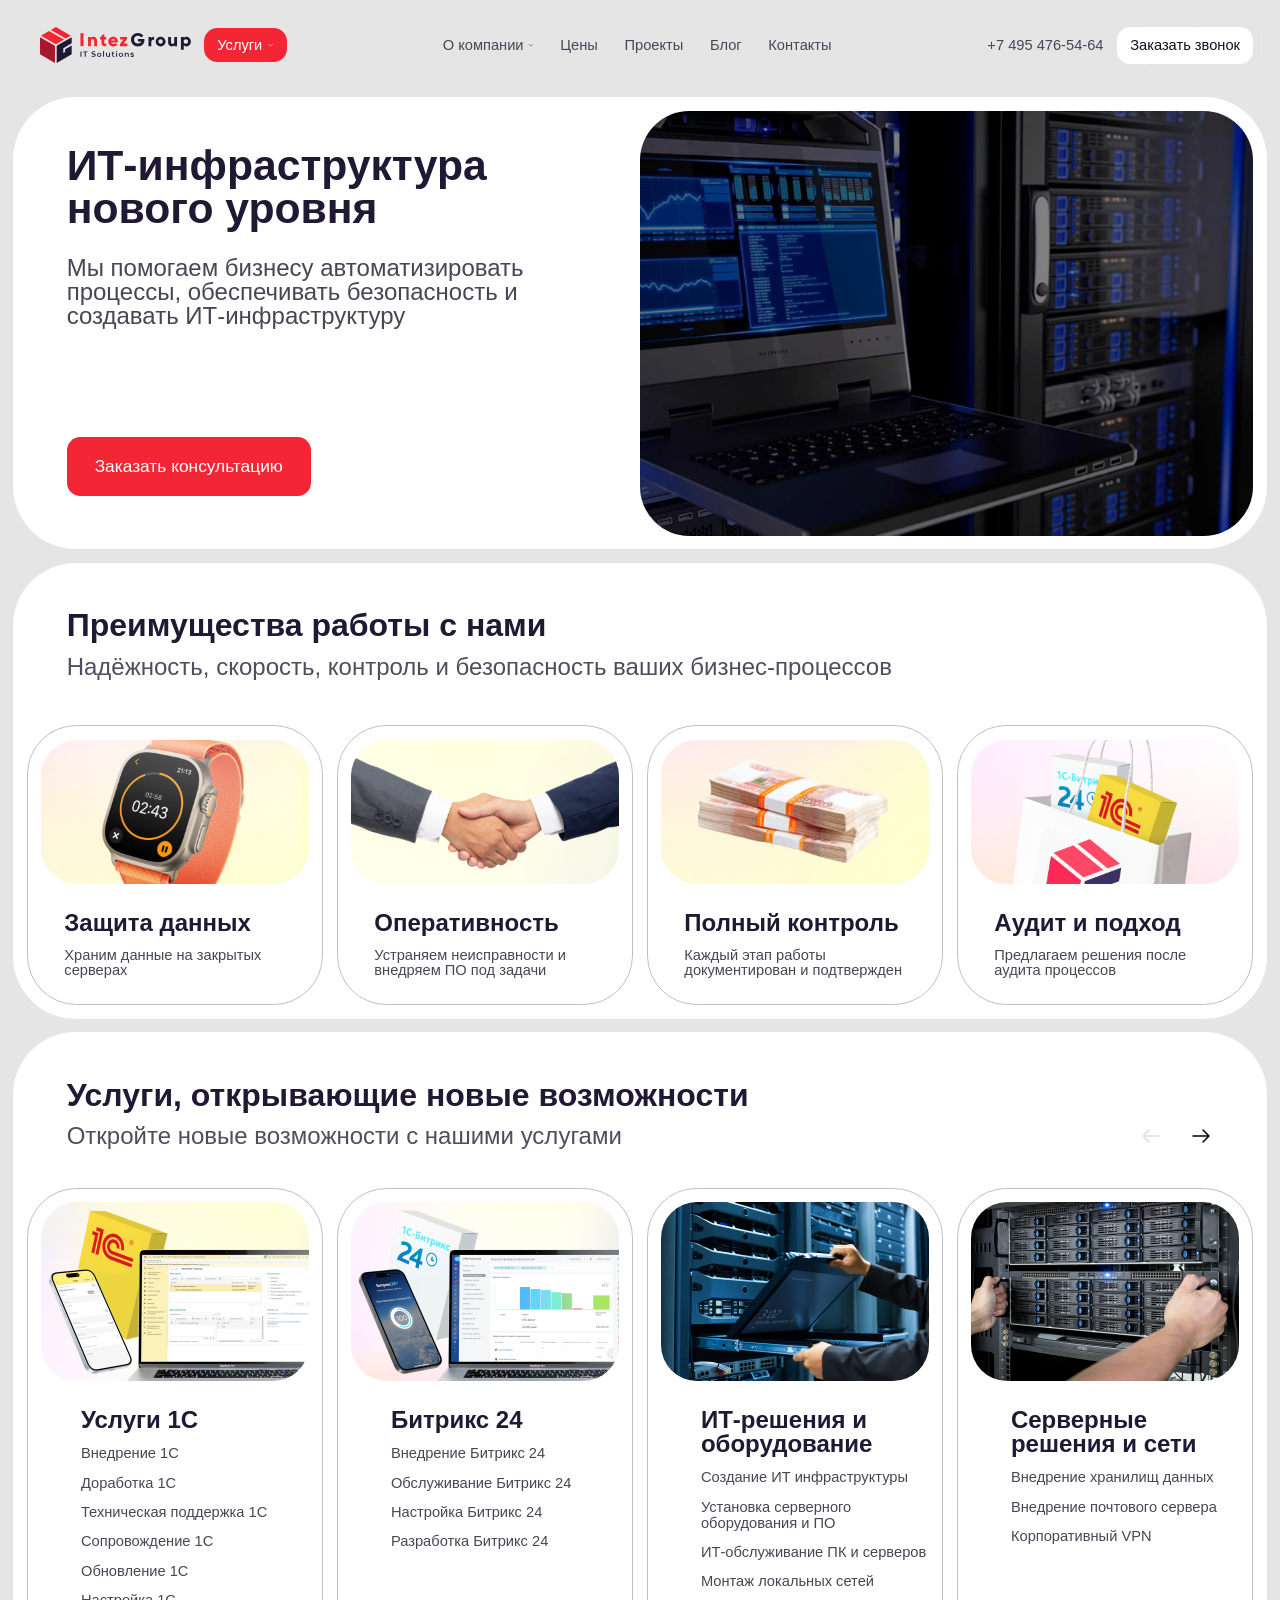
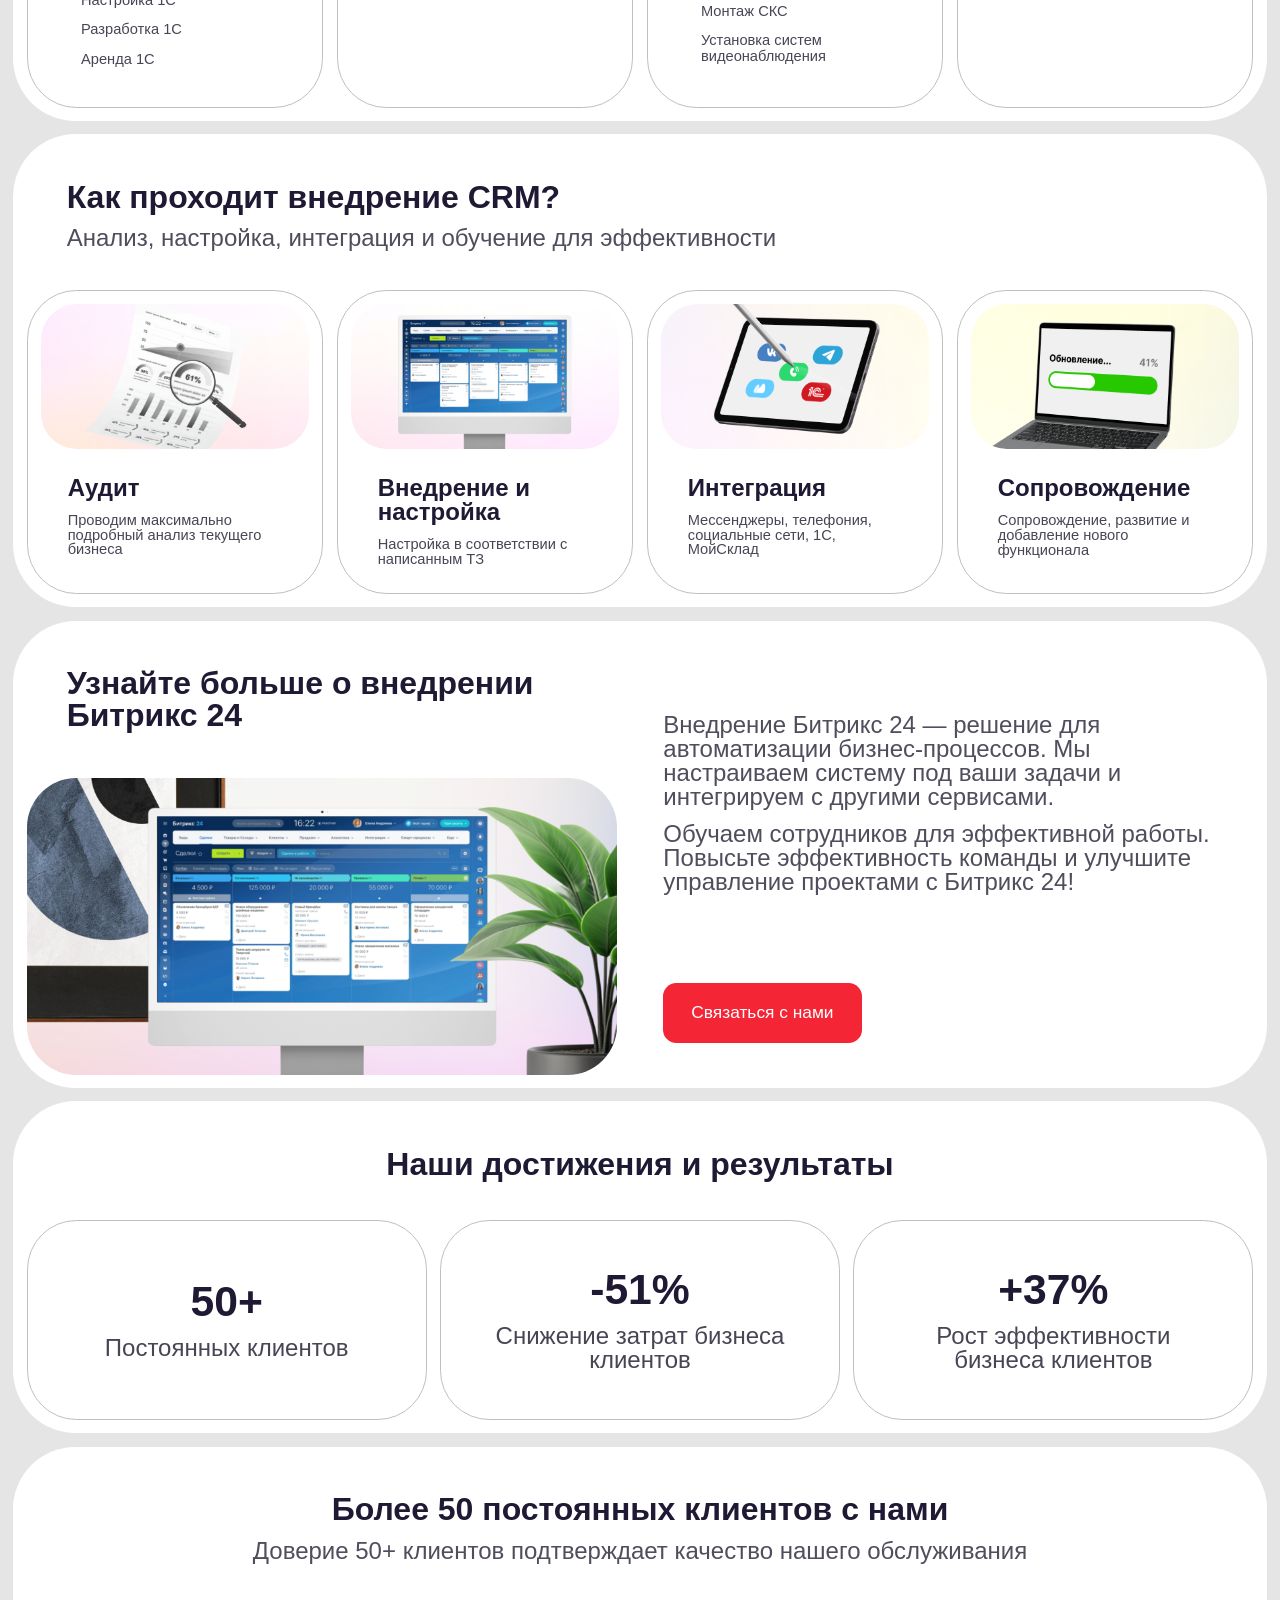
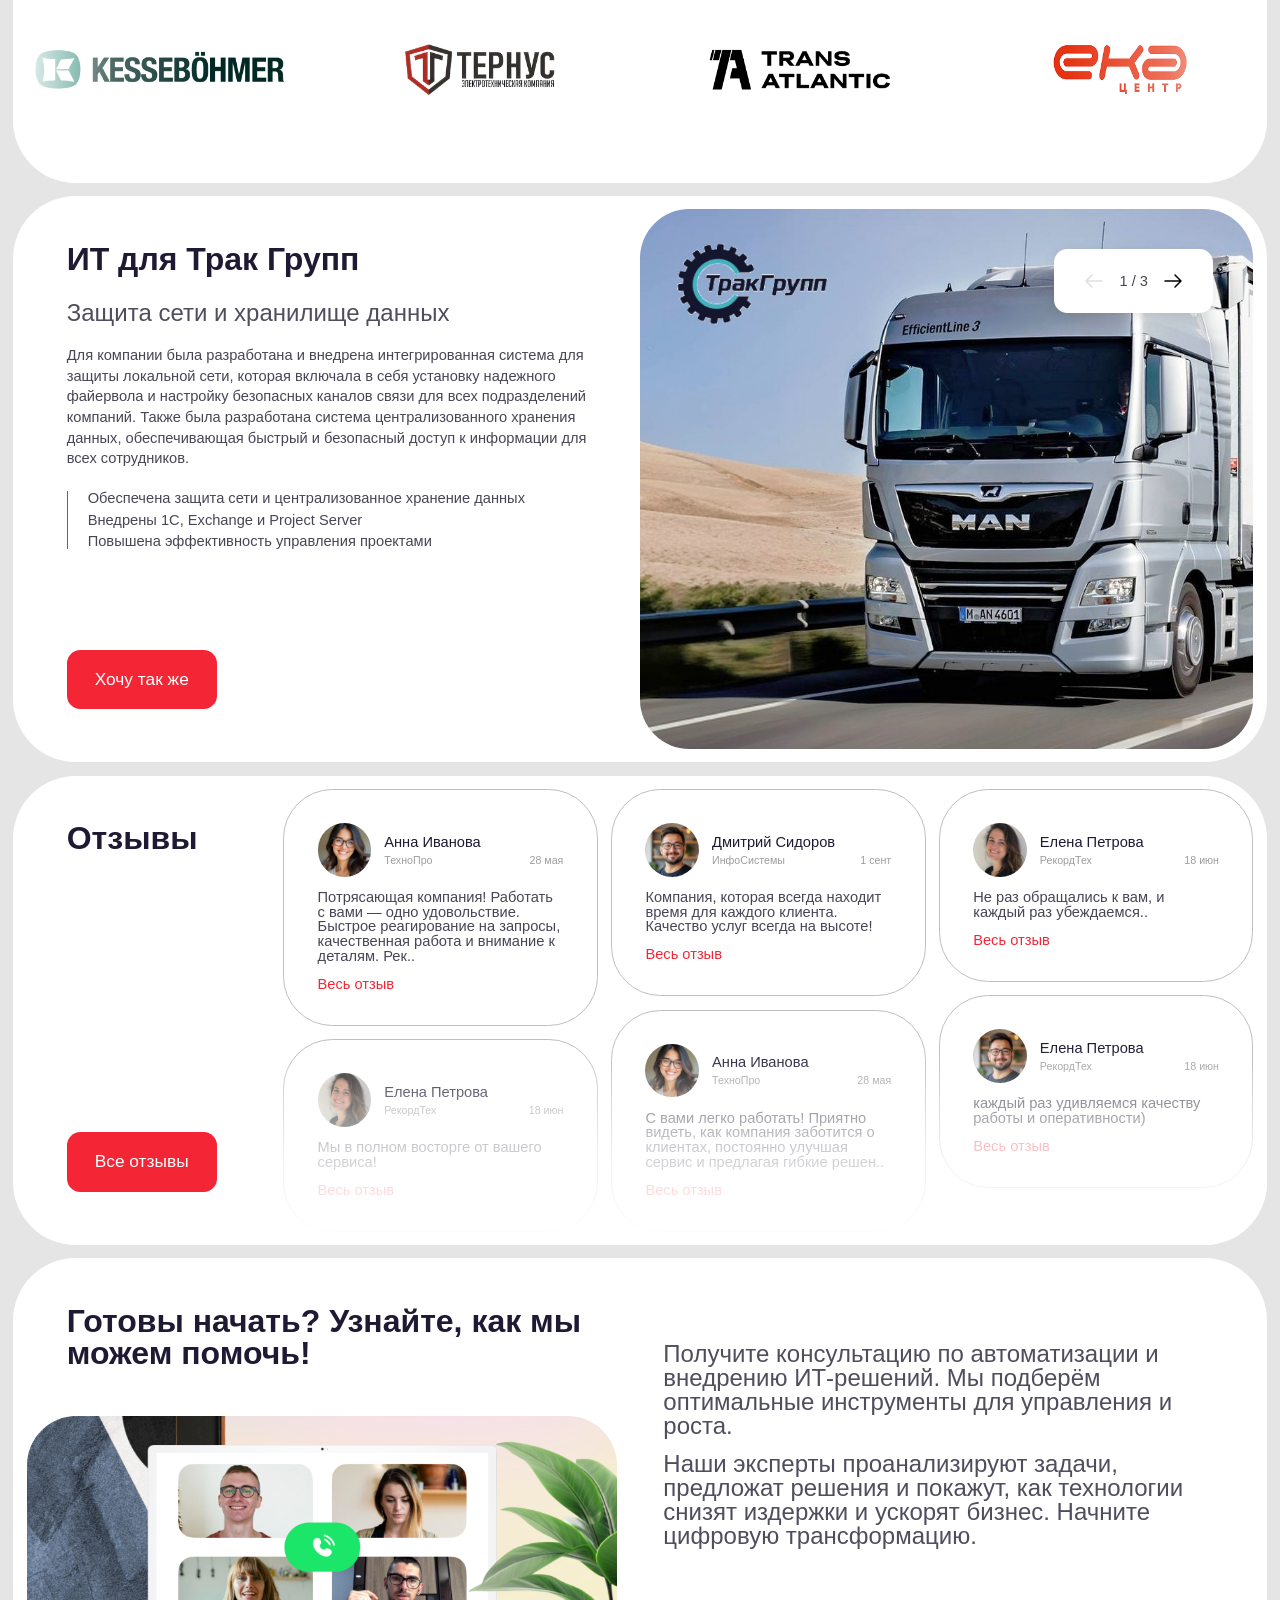
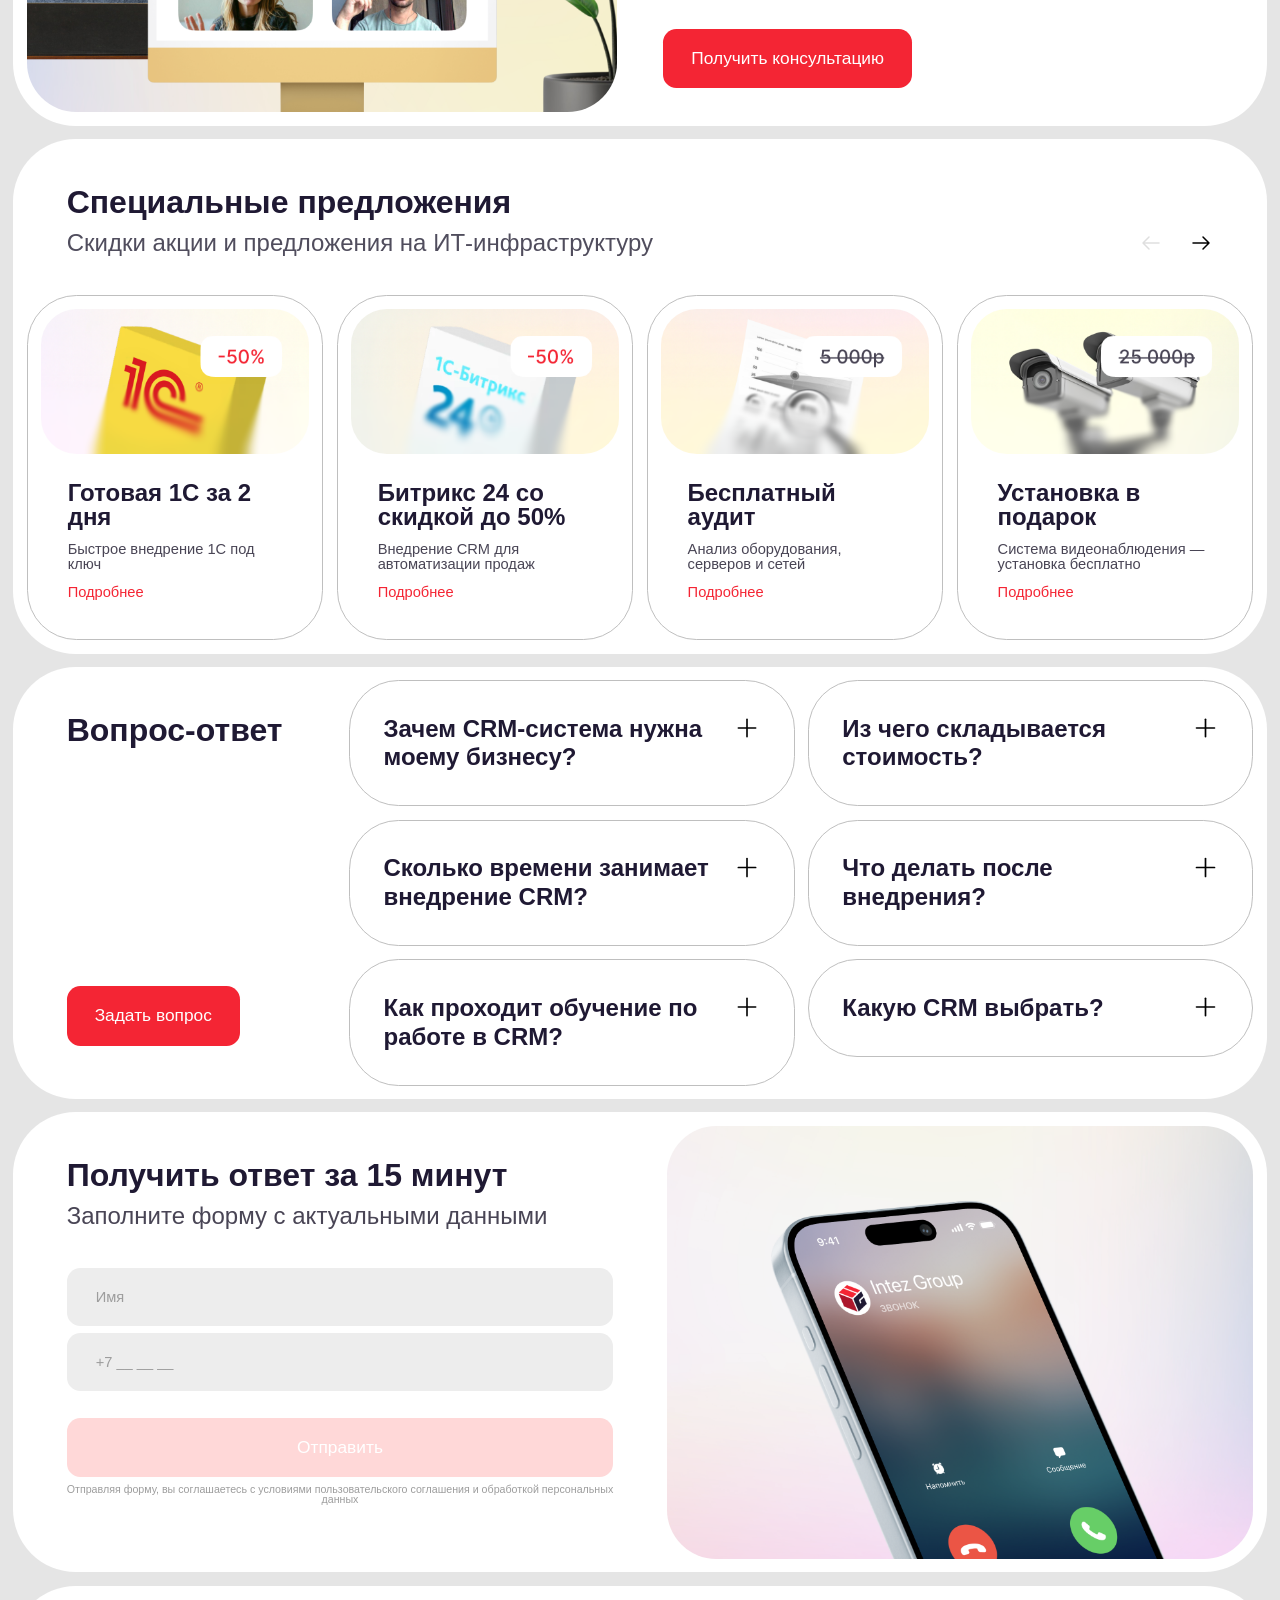
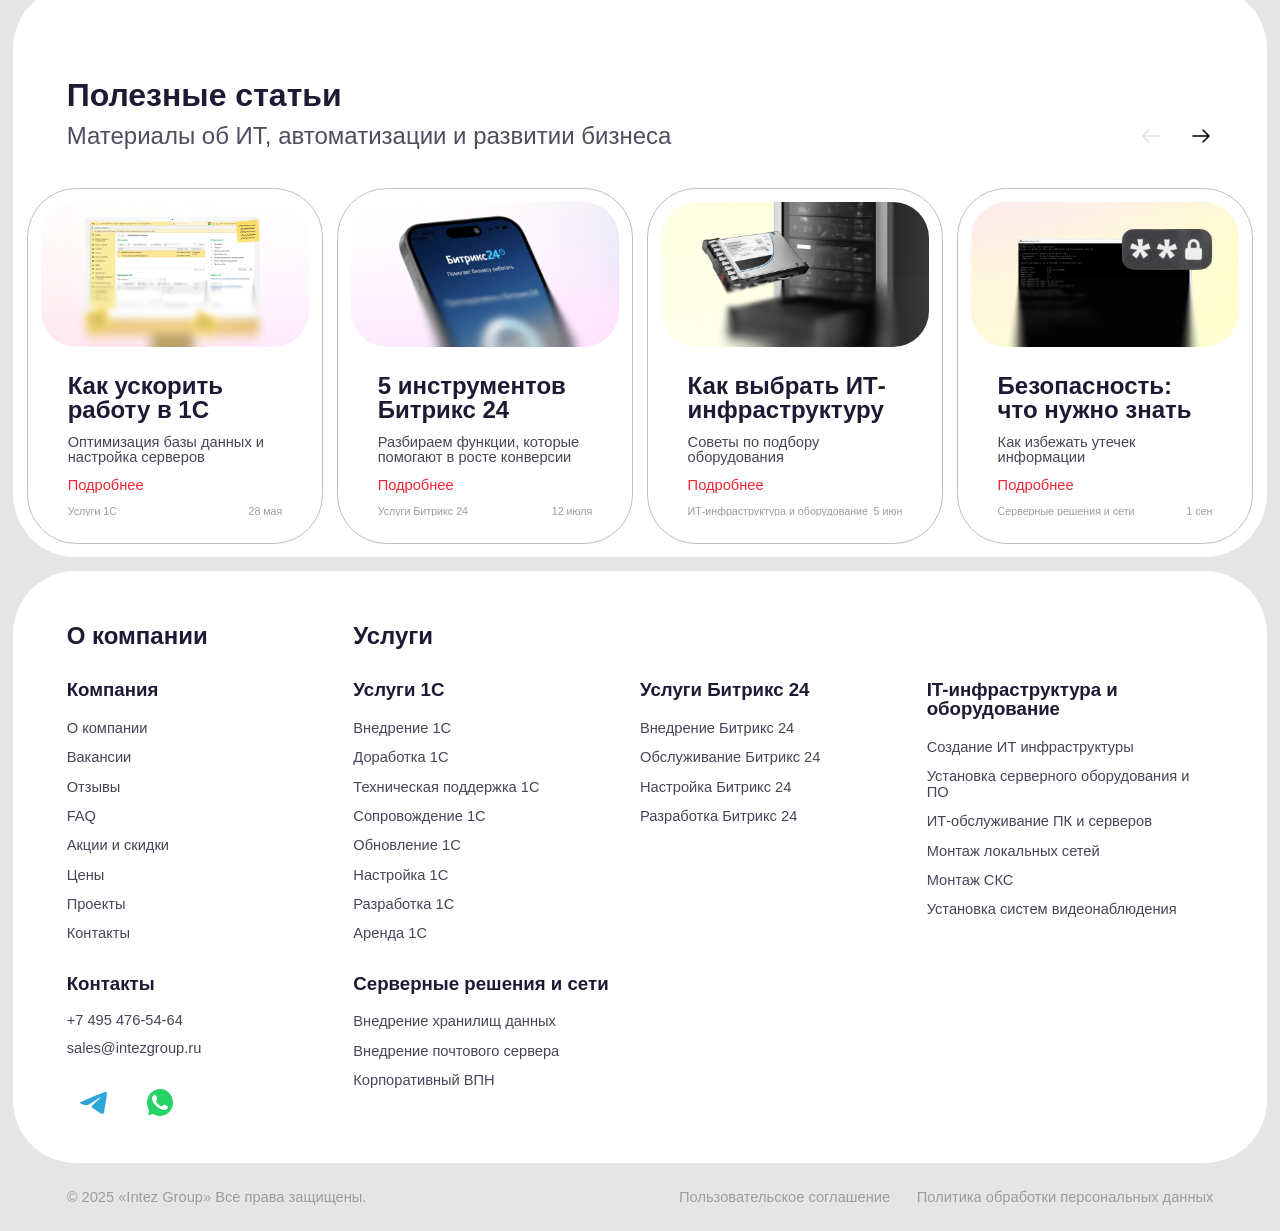
==== commit 6c8ef821: "Закончена оптимизация Услуг под мобилку" ====
--- a/index.html
+++ b/index.html
@@ -284,40 +284,51 @@
         </p>
 
         <div class="advantages__grid">
-          <!-- Карточка 1: Оперативное решение задач -->
+          <!-- Карточка 1: Защита данных -->
           <div class="advantage-card">
             <div class="advantage-card__image">
-              <img src="assets/img/content/fast-solution-section-advantages.png" alt="Оперативное решение задач"
-                loading="lazy" />
-            </div>
-            <h3>Оперативное решение задач</h3>
-          </div>
-
-          <!-- Карточка 2: Индивидуальный подход -->
+              <img src="assets/img/content/fast-solution-section-advantages.png" alt="Защита данных" loading="lazy" />
+            </div>
+            <div class="advantage-card__content">
+              <h3>Защита данных</h3>
+              <p>Храним данные на закрытых серверах</p>
+            </div>
+          </div>
+
+          <!-- Карточка 2: Оперативность -->
           <div class="advantage-card">
             <div class="advantage-card__image">
-              <img src="assets/img/content/individual-approach-section-advantages.png" alt="Индивидуальный подход"
+              <img src="assets/img/content/individual-approach-section-advantages.png" alt="Оперативность"
                 loading="lazy" />
             </div>
-            <h3>Индивидуальный подход</h3>
-          </div>
-
-          <!-- Карточка 3: Оптимизация ИТ-расходов -->
+            <div class="advantage-card__content">
+              <h3>Оперативность</h3>
+              <p>Устраняем неисправности и внедряем ПО под задачи</p>
+            </div>
+          </div>
+
+          <!-- Карточка 3: Полный контроль -->
           <div class="advantage-card">
             <div class="advantage-card__image">
-              <img src="assets/img/content/optimizing-IT-costs-section-advantages.png" alt="Оптимизация ИТ-расходов"
+              <img src="assets/img/content/optimizing-IT-costs-section-advantages.png" alt="Полный контроль"
                 loading="lazy" />
             </div>
-            <h3>Оптимизация ИТ-расходов</h3>
-          </div>
-
-          <!-- Карточка 4: Комплекс ИТ-услуг -->
+            <div class="advantage-card__content">
+              <h3>Полный контроль</h3>
+              <p>Каждый этап работы документирован и подтвержден</p>
+            </div>
+          </div>
+
+          <!-- Карточка 4: Аудит и подход -->
           <div class="advantage-card">
             <div class="advantage-card__image">
-              <img src="assets/img/content/range-of-IT-services-section-advantages.png" alt="Комплекс ИТ-услуг"
+              <img src="assets/img/content/range-of-IT-services-section-advantages.png" alt="Аудит и подход"
                 loading="lazy" />
             </div>
-            <h3>Комплекс ИТ-услуг</h3>
+            <div class="advantage-card__content">
+              <h3>Аудит и подход</h3>
+              <p>Предлагаем решения после аудита процессов</p>
+            </div>
           </div>
         </div>
       </section>
@@ -452,10 +463,10 @@
             <div class="work-process-card__image">
               <img src="assets/img/content/audit-section-crm-proces.png" alt="Аудит" loading="lazy" />
             </div>
-            <h3>Аудит</h3>
-            <p>
-              Проводим максимально подробный анализ текущего бизнеса
-            </p>
+            <div class="work-process-card__content">
+              <h3>Аудит</h3>
+              <p>Проводим максимально подробный анализ текущего бизнеса</p>
+            </div>
           </div>
 
           <!-- Карточка 2: Внедрение и настройка -->
@@ -463,10 +474,12 @@
             <div class="work-process-card__image">
               <img src="assets/img/content/implem-section-crm-proces.png" alt="Внедрение и настройка" loading="lazy" />
             </div>
-            <h3>Внедрение и настройка</h3>
-            <p>
-              Настройка в соответствии с написанным ТЗ
-            </p>
+            <div class="work-process-card__content">
+              <h3>Внедрение и настройка</h3>
+              <p>
+                Настройка в соответствии с написанным ТЗ
+              </p>
+            </div>
           </div>
 
           <!-- Карточка 3: Интеграция -->
@@ -474,10 +487,12 @@
             <div class="work-process-card__image">
               <img src="assets/img/content/integration-section-crm-proces.png" alt="Интеграция" loading="lazy" />
             </div>
-            <h3>Интеграция</h3>
-            <p>
-              Мессенджеры, телефония, социальные сети, 1С, МойСклад
-            </p>
+            <div class="work-process-card__content">
+              <h3>Интеграция</h3>
+              <p>
+                Мессенджеры, телефония, социальные сети, 1С, МойСклад
+              </p>
+            </div>
           </div>
 
           <!-- Карточка 4: Сопровождение -->
@@ -485,10 +500,12 @@
             <div class="work-process-card__image">
               <img src="assets/img/content/escort-section-crm-proces.png" alt="Сопровождение" loading="lazy" />
             </div>
-            <h3>Сопровождение</h3>
-            <p>
-              Сопровождение, развитие и добавление нового функционала
-            </p>
+            <div class="work-process-card__content">
+              <h3>Сопровождение</h3>
+              <p>
+                Сопровождение, развитие и добавление нового функционала
+              </p>
+            </div>
           </div>
         </div>
 
--- a/style/main.css
+++ b/style/main.css
@@ -458,6 +458,7 @@
 }
 
 .hero__content {
+  width: auto;
   grid-column: 1;
   grid-row: 1;
   display: flex;
@@ -470,6 +471,7 @@
 }
 
 .hero__text-group {
+  width: auto;
   display: flex;
   flex-direction: column;
   gap: 2.083vw /* 40px */;
@@ -478,6 +480,7 @@
 .hero__text-group > h1 {
   font-family: Inter, -apple-system, BlinkMacSystemFont, "Segoe UI", Roboto,
     sans-serif;
+  width: auto;
   font-size: 3.333vw /* 64px */;
   font-weight: 700;
   font-style: normal;
@@ -489,19 +492,94 @@
 .hero__text-group > p {
   font-family: Inter, -apple-system, BlinkMacSystemFont, "Segoe UI", Roboto,
     sans-serif;
+  width: auto;
   font-size: 1.875vw /* 36px */;
   font-weight: 400;
   font-style: normal;
   line-height: 100%;
   letter-spacing: 0%;
   color: #494555;
+}
+
+/* Хлебные крошки (Breadcrumbs) */
+.breadcrumbs {
+  display: flex;
+  align-items: center;
+  gap: 1.042vw /* 20px */;
+}
+
+.breadcrumbs__logo-link {
+  display: flex;
+  align-items: center;
+  justify-content: center;
+  cursor: pointer;
+  transition: opacity 0.3s ease;
+  text-decoration: none;
+  flex-shrink: 0;
+}
+
+.breadcrumbs__logo-link:hover {
+  opacity: 0.7;
+}
+
+.breadcrumbs__logo-wrapper {
+  width: 1.098vw /* 21.07px */;
+  height: 1.25vw /* 24px */;
+  flex-shrink: 0;
+  display: flex;
+  align-items: center;
+  justify-content: center;
+}
+
+.breadcrumbs__logo {
+  width: 100%;
+  height: 100%;
+  object-fit: contain;
+  /* Окрашивание в цвет текста #9d9d9d */
+  filter: brightness(0) saturate(100%) invert(67%) sepia(0%) saturate(1%)
+    hue-rotate(352deg) brightness(89%) contrast(87%);
+}
+
+.breadcrumbs__separator-wrapper {
+  width: 0.469vw /* 9px */;
+  flex-shrink: 0;
+  display: flex;
+  align-items: center;
+  justify-content: center;
+}
+
+.breadcrumbs__separator {
+  width: 100%;
+  height: 100%;
+  object-fit: contain;
+  /* Окрашивание в цвет текста #9d9d9d */
+  filter: brightness(0) saturate(100%) invert(67%) sepia(0%) saturate(1%)
+    hue-rotate(352deg) brightness(89%) contrast(87%);
+}
+
+.breadcrumbs__link {
+  font-family: Inter, -apple-system, BlinkMacSystemFont, "Segoe UI", Roboto,
+    sans-serif;
+  font-size: 1.146vw /* 22px */;
+  font-weight: 400;
+  font-style: normal;
+  line-height: 100%;
+  letter-spacing: 0%;
+  text-align: left;
+  color: rgba(157, 157, 157, 1);
+  text-decoration: none;
+  transition: text-decoration 0.3s ease;
+}
+
+.breadcrumbs__link:hover {
+  text-decoration: underline;
 }
 
 .hero__image {
   grid-column: 2;
   grid-row: 1;
-  width: auto;
-  height: auto;
+  width: 100%;
+  height: 100%;
   display: flex;
   justify-content: center;
   align-items: center;
@@ -512,7 +590,7 @@
 .hero__image img {
   width: 100%;
   height: 100%;
-  object-fit: contain;
+  object-fit: cover;
   border-radius: 3.854vw /* 74px */;
 }
 
@@ -667,6 +745,7 @@
   border-radius: 3.854vw /* 74px */;
   display: flex;
   flex-direction: column;
+  padding-bottom: 2.083vw /* 40px */;
 }
 
 .work-process-card__image {
@@ -687,6 +766,40 @@
   background: transparent;
 }
 
+.work-process-card__content {
+  display: flex;
+  flex-direction: column;
+  gap: 1.042vw /* 20px */;
+  padding-left: 3.125vw /* 60px */;
+  padding-right: 3.125vw /* 60px */;
+  text-align: left;
+}
+
+.work-process-card__content h3 {
+  font-family: Inter, -apple-system, BlinkMacSystemFont, "Segoe UI", Roboto,
+    sans-serif;
+  font-size: 1.875vw /* 36px */;
+  font-weight: 700;
+  font-style: normal;
+  line-height: 100%;
+  letter-spacing: 0%;
+  color: #1f1933;
+  margin: 0;
+}
+
+.work-process-card__content p {
+  font-family: Inter, -apple-system, BlinkMacSystemFont, "Segoe UI", Roboto,
+    sans-serif;
+  font-size: 1.146vw /* 22px */;
+  font-weight: 400;
+  font-style: normal;
+  line-height: 100%;
+  letter-spacing: 0%;
+  color: #494555;
+  margin: 0;
+}
+
+/* Старые селекторы оставляю для совместимости */
 .work-process-card > h3 {
   font-family: Inter, -apple-system, BlinkMacSystemFont, "Segoe UI", Roboto,
     sans-serif;
@@ -711,6 +824,260 @@
   color: #494555;
   margin-left: 3.125vw /* 60px */;
   margin-bottom: 1.042vw /* 20px */;
+}
+
+/* Секция Тарифы */
+.section--pricing {
+  display: flex;
+  gap: 4.167vw /* 80px */;
+}
+
+/* Контейнер для текста */
+.pricing__text-container {
+  display: flex;
+  flex-direction: column;
+  justify-content: space-between;
+  padding-top: 3.646vw /* 70px */;
+  padding-bottom: 4.167vw /* 80px */;
+  padding-left: 4.167vw /* 80px */;
+  flex: 0 1 auto;
+  min-width: 0;
+}
+
+.pricing__text-container > h2 {
+  font-family: Inter, -apple-system, BlinkMacSystemFont, "Segoe UI", Roboto,
+    sans-serif;
+  font-size: 2.5vw /* 48px */;
+  font-weight: 700;
+  font-style: normal;
+  line-height: 100%;
+  letter-spacing: 0%;
+  text-align: start;
+  color: #1f1933;
+  margin: 0;
+}
+
+.pricing__text-container > p {
+  font-family: Inter, -apple-system, BlinkMacSystemFont, "Segoe UI", Roboto,
+    sans-serif;
+  font-size: 1.875vw /* 36px */;
+  font-weight: 400;
+  font-style: normal;
+  line-height: 120%;
+  letter-spacing: 0%;
+  text-align: start;
+  color: #494555;
+  margin: 0;
+  word-wrap: break-word;
+  overflow-wrap: break-word;
+}
+
+/* Контейнер для карточек */
+.pricing__cards-container {
+  display: flex;
+  gap: 1.042vw /* 20px */;
+  padding-top: 1.042vw /* 20px */;
+  padding-right: 1.042vw /* 20px */;
+  padding-bottom: 1.042vw /* 20px */;
+}
+
+/* Базовая карточка тарифа */
+.pricing-card {
+  background: transparent;
+  box-sizing: border-box;
+  border: 0.104vw /* 2px */ solid;
+  border-radius: 3.854vw /* 74px */;
+  display: flex;
+  flex-direction: column;
+  gap: 2.083vw /* 40px */;
+  padding: 3.125vw /* 60px */;
+  flex: 1;
+}
+
+/* Модификаторы для разных цветов границ */
+.pricing-card--green {
+  border-color: rgba(142, 255, 119, 1);
+}
+
+.pricing-card--orange {
+  border-color: rgba(255, 225, 121, 1);
+}
+
+.pricing-card--red {
+  border-color: rgba(255, 166, 166, 1);
+}
+
+/* Заголовок карточки */
+.pricing-card__header {
+  display: flex;
+  flex-direction: column;
+  gap: 0.781vw /* 15px */;
+}
+
+/* Название тарифа */
+.pricing-card__title {
+  font-family: Inter, -apple-system, BlinkMacSystemFont, "Segoe UI", Roboto,
+    sans-serif;
+  font-size: 1.875vw /* 36px */;
+  font-weight: 400;
+  font-style: normal;
+  line-height: 100%;
+  letter-spacing: 0%;
+  text-align: center;
+  color: #494555;
+}
+
+/* Цена */
+.pricing-card__price {
+  font-family: Inter, -apple-system, BlinkMacSystemFont, "Segoe UI", Roboto,
+    sans-serif;
+  font-size: 1.875vw /* 36px */;
+  font-weight: 700;
+  font-style: normal;
+  line-height: 100%;
+  letter-spacing: 0%;
+  text-align: center;
+  color: #1f1933;
+}
+
+/* Обертка для бейджа и зачеркнутого текста */
+.pricing-card__badge-wrapper {
+  display: flex;
+  flex-direction: row;
+  justify-content: center;
+  align-items: center;
+  gap: 0.521vw /* 10px */;
+}
+
+/* Бейдж (флаг) */
+.pricing-card__badge {
+  display: flex;
+  flex-direction: row;
+  justify-content: center;
+  align-items: center;
+  gap: 0.521vw /* 10px */;
+  padding: 0.521vw /* 10px */ 1.042vw /* 20px */;
+  border-radius: 5.208vw /* 100px */;
+}
+
+.pricing-card__badge > span {
+  font-family: Inter, -apple-system, BlinkMacSystemFont, "Segoe UI", Roboto,
+    sans-serif;
+  font-size: 1.146vw /* 22px */;
+  font-weight: 400;
+  font-style: normal;
+  line-height: 100%;
+  letter-spacing: 0%;
+}
+
+/* Модификаторы цветов для бейджей */
+.pricing-card__badge--green {
+  background: #d3ffca;
+}
+
+.pricing-card__badge--green > span {
+  color: #1e9800;
+}
+
+.pricing-card__badge--orange {
+  background: #ffe4cd;
+}
+
+.pricing-card__badge--orange > span {
+  color: #c07700;
+}
+
+.pricing-card__badge--red {
+  background: #ffd8d8;
+}
+
+.pricing-card__badge--red > span {
+  color: #ae0000;
+}
+
+/* Зачеркнутый текст (скрыт по умолчанию) */
+.pricing-card__strikethrough {
+  font-family: Inter, -apple-system, BlinkMacSystemFont, "Segoe UI", Roboto,
+    sans-serif;
+  font-size: 1.146vw /* 22px */;
+  font-weight: 400;
+  font-style: normal;
+  line-height: 100%;
+  letter-spacing: 0%;
+  text-decoration: line-through;
+  color: #494555;
+  display: none;
+}
+
+/* Показываем зачеркнутый текст только для красной карточки */
+.pricing-card--red .pricing-card__strikethrough {
+  display: block;
+}
+
+/* Список функций */
+.pricing-card__features {
+  display: flex;
+  flex-direction: column;
+  gap: 1.042vw /* 20px */;
+}
+
+/* Отдельная функция */
+.pricing-card__feature {
+  font-family: Inter, -apple-system, BlinkMacSystemFont, "Segoe UI", Roboto,
+    sans-serif;
+  font-size: 1.146vw /* 22px */;
+  font-weight: 400;
+  font-style: normal;
+  line-height: 100%;
+  letter-spacing: 0%;
+  text-align: start;
+  color: #494555;
+}
+
+/* Кнопка в карточке тарифа (прижата к низу) */
+.pricing-card .btn--primary {
+  margin-top: auto;
+  width: 100%;
+}
+
+/* Навигация для карусели тарифов (скрыта на desktop) */
+.pricing__navigation {
+  display: none;
+}
+
+.pricing__nav-btn {
+  cursor: pointer;
+  display: flex;
+  align-items: center;
+  justify-content: center;
+  transition: all 0.3s ease;
+}
+
+.pricing__nav-btn img {
+  width: 100%;
+  height: 100%;
+  display: block;
+  filter: none;
+  transition: filter 0.3s ease;
+}
+
+.pricing__nav-btn:hover img {
+  filter: brightness(0) saturate(100%) invert(13%) sepia(98%) saturate(6967%)
+    hue-rotate(355deg) brightness(93%) contrast(117%);
+}
+
+.pricing__nav-btn:disabled {
+  cursor: not-allowed;
+}
+
+.pricing__nav-btn:disabled img {
+  filter: brightness(0) saturate(100%) invert(67%) sepia(0%) saturate(0%)
+    hue-rotate(188deg) brightness(89%) contrast(87%);
+}
+
+.pricing__nav-btn:disabled:hover img {
+  filter: brightness(0) saturate(100%) invert(67%) sepia(0%) saturate(0%)
+    hue-rotate(188deg) brightness(89%) contrast(87%);
 }
 
 /* Секция Преимущества */
@@ -765,8 +1132,8 @@
   border-radius: 3.854vw /* 74px */;
   display: flex;
   flex-direction: column;
-  padding-left: 1.042vw /* 20px */;
-  padding-right: 1.042vw /* 20px */;
+  padding-left: 0;
+  padding-right: 0;
   padding-top: 1.042vw /* 20px */;
   padding-bottom: 2.083vw /* 40px */;
 }
@@ -776,6 +1143,8 @@
   align-items: flex-start;
   justify-content: center;
   margin-bottom: 2.083vw /* 40px */;
+  padding-left: 1.042vw /* 20px */;
+  padding-right: 1.042vw /* 20px */;
 }
 
 .advantage-card__image img {
@@ -786,16 +1155,51 @@
   background: rgba(244, 244, 244, 1);
 }
 
-.advantage-card > h3 {
+.advantage-card__content {
+  display: flex;
+  flex-direction: column;
+  gap: 1.042vw /* 20px */;
+  padding-left: 2.865vw /* 57.5px */;
+  padding-right: 2.865vw /* 57.5px */;
+  text-align: left;
+}
+
+.advantage-card__content h3 {
   font-family: Inter, -apple-system, BlinkMacSystemFont, "Segoe UI", Roboto,
     sans-serif;
   font-size: 1.875vw /* 36px */;
   font-weight: 700;
   font-style: normal;
+  line-height: 100%;
+  letter-spacing: 0%;
+  color: #1f1933;
+  margin: 0;
+}
+
+.advantage-card__content > p {
+  font-family: Inter, -apple-system, BlinkMacSystemFont, "Segoe UI", Roboto,
+    sans-serif;
+  font-size: 1.146vw /* 22px */;
+  font-weight: 400;
+  font-style: normal;
+  line-height: 100%;
+  letter-spacing: 0%;
+  color: #494555;
+  margin: 0;
+}
+
+/* Старые селекторы оставляю для совместимости */
+.advantage-card > h3 {
+  font-family: Inter, -apple-system, BlinkMacSystemFont, "Segoe UI", Roboto,
+    sans-serif;
+  font-size: 1.875vw /* 36px */;
+  font-weight: 700;
+  font-style: normal;
   text-align: center;
   line-height: 100%;
   letter-spacing: 0%;
   color: #1f1933;
+  margin-bottom: 1.042vw /* 20px */;
 }
 
 .advantage-card__text {
@@ -3810,10 +4214,39 @@
     font-size: 18px;
   }
 
+  /* Хлебные крошки (мобильная версия) */
+  .breadcrumbs {
+    gap: 10px;
+    flex-wrap: wrap; /* Разрешаем перенос на несколько строк */
+    align-items: center; /* Выравнивание по центру по вертикали */
+  }
+
+  .breadcrumbs__logo-wrapper {
+    width: 15.8px;
+    height: 18px;
+  }
+
+  .breadcrumbs__separator-wrapper {
+    width: 6px;
+  }
+
+  .breadcrumbs__logo-link {
+    font-size: 14px;
+  }
+
+  .breadcrumbs__link {
+    font-size: 16px;
+    white-space: normal; /* Разрешаем перенос текста внутри ссылок */
+    word-wrap: break-word; /* Переносим длинные слова */
+    overflow-wrap: break-word; /* Дополнительная поддержка переноса */
+  }
+
   .hero__image {
     margin: 20px 0;
     padding: 0;
     order: 2;
+    justify-content: start;
+    align-items: start;
   }
 
   .hero__image img {
@@ -4070,6 +4503,122 @@
   }
 
   /* ========================================
+     PRICING СЕКЦИЯ (МОБИЛЬНАЯ ВЕРСИЯ)
+     Порядок: заголовок → описание → карусель карточек
+     ======================================== */
+
+  .section--pricing {
+    display: flex;
+    flex-direction: column;
+    padding: 20px;
+    gap: 20px;
+  }
+
+  .pricing__text-container {
+    display: flex;
+    flex-direction: column;
+    gap: 10px;
+    padding: 0;
+    min-width: 0;
+  }
+
+  .pricing__text-container > h2 {
+    font-size: 24px;
+    margin: 0;
+  }
+
+  .pricing__text-container > p {
+    font-size: 18px;
+    margin: 0;
+    line-height: 120%;
+    word-wrap: break-word;
+    overflow-wrap: break-word;
+  }
+
+  /* Карусель карточек тарифов */
+  .pricing__cards-container {
+    display: flex;
+    gap: 20px;
+    padding: 0;
+    padding-bottom: 10px;
+    overflow-x: auto;
+    overflow-y: hidden;
+    scroll-snap-type: x mandatory;
+    -webkit-overflow-scrolling: touch;
+    width: 100%;
+  }
+
+  /* Карточка тарифа (мобильная версия) - фиксированная ширина, показываем по 1 карточке */
+  .pricing-card {
+    flex: 0 0 300px;
+    min-width: 300px;
+    width: 300px;
+    max-width: 300px;
+    scroll-snap-align: start;
+    border-width: 2px;
+    border-radius: 20px;
+    padding: 20px;
+    gap: 20px;
+  }
+
+  .pricing-card__header {
+    gap: 10px;
+  }
+
+  .pricing-card__title {
+    font-size: 18px;
+  }
+
+  .pricing-card__price {
+    font-size: 18px;
+  }
+
+  .pricing-card__badge-wrapper {
+    gap: 10px;
+  }
+
+  .pricing-card__badge {
+    padding: 10px 20px;
+    border-radius: 100px;
+    gap: 10px;
+  }
+
+  .pricing-card__badge > span {
+    font-size: 16px;
+  }
+
+  .pricing-card__strikethrough {
+    font-size: 16px;
+  }
+
+  .pricing-card__features {
+    gap: 10px;
+  }
+
+  .pricing-card__feature {
+    font-size: 16px;
+  }
+
+  .pricing-card .btn--primary {
+    margin-top: auto;
+    width: 100%;
+  }
+
+  /* Навигация для карусели тарифов (показываем на мобилке) */
+  .pricing__navigation {
+    display: flex;
+    justify-content: center;
+    align-items: center;
+    align-self: center;
+    gap: 40px;
+  }
+
+  .pricing__nav-btn {
+    width: 24px;
+    height: 24px;
+  }
+
+  /* ========================================
      ADVANTAGES СЕКЦИЯ (МОБИЛЬНАЯ ВЕРСИЯ)
      ======================================== */
 
@@ -4093,20 +4642,40 @@
   .advantage-card {
     border: 2px solid rgba(191, 191, 191, 1);
     border-radius: 20px;
-    padding: 20px;
+    padding: 0;
   }
 
   .advantage-card__image {
-    margin-bottom: 20px;
+    margin: 0;
+    padding: 20px 20px 0 20px;
   }
 
   .advantage-card__image img {
     border-radius: 10px;
   }
 
+  .advantage-card__content {
+    display: flex;
+    flex-direction: column;
+    gap: 10px;
+    padding: 20px;
+  }
+
+  .advantage-card__content h3 {
+    font-size: 18px;
+    margin: 0;
+  }
+
+  .advantage-card__content > p {
+    font-size: 16px;
+    margin: 0;
+  }
+
+  /* Старые селекторы для совместимости */
   .advantage-card > h3 {
     font-size: 18px;
     text-align: start;
+    margin-bottom: 20px;
   }
 
   /* секция 3 - section--services */
@@ -4621,19 +5190,38 @@
     flex: 0 0 280px;
     border: 2px solid rgba(191, 191, 191, 1);
     border-radius: 20px;
+    padding: 0;
+    scroll-snap-align: start;
+  }
+
+  .work-process-card__image {
     padding: 20px;
-    scroll-snap-align: start;
-  }
-
-  .work-process-card__image {
-    padding: 0;
-    margin-bottom: 20px;
+    margin-bottom: 0;
   }
 
   .work-process-card__image img {
     border-radius: 10px;
   }
 
+  .work-process-card__content {
+    display: flex;
+    flex-direction: column;
+    gap: 10px;
+    padding: 0 20px 20px 20px;
+    text-align: left;
+  }
+
+  .work-process-card__content h3 {
+    font-size: 18px;
+    margin: 0;
+  }
+
+  .work-process-card__content p {
+    font-size: 16px;
+    margin: 0;
+  }
+
+  /* Старые селекторы для совместимости */
   .work-process-card > h3 {
     font-size: 18px;
     margin: 0px;
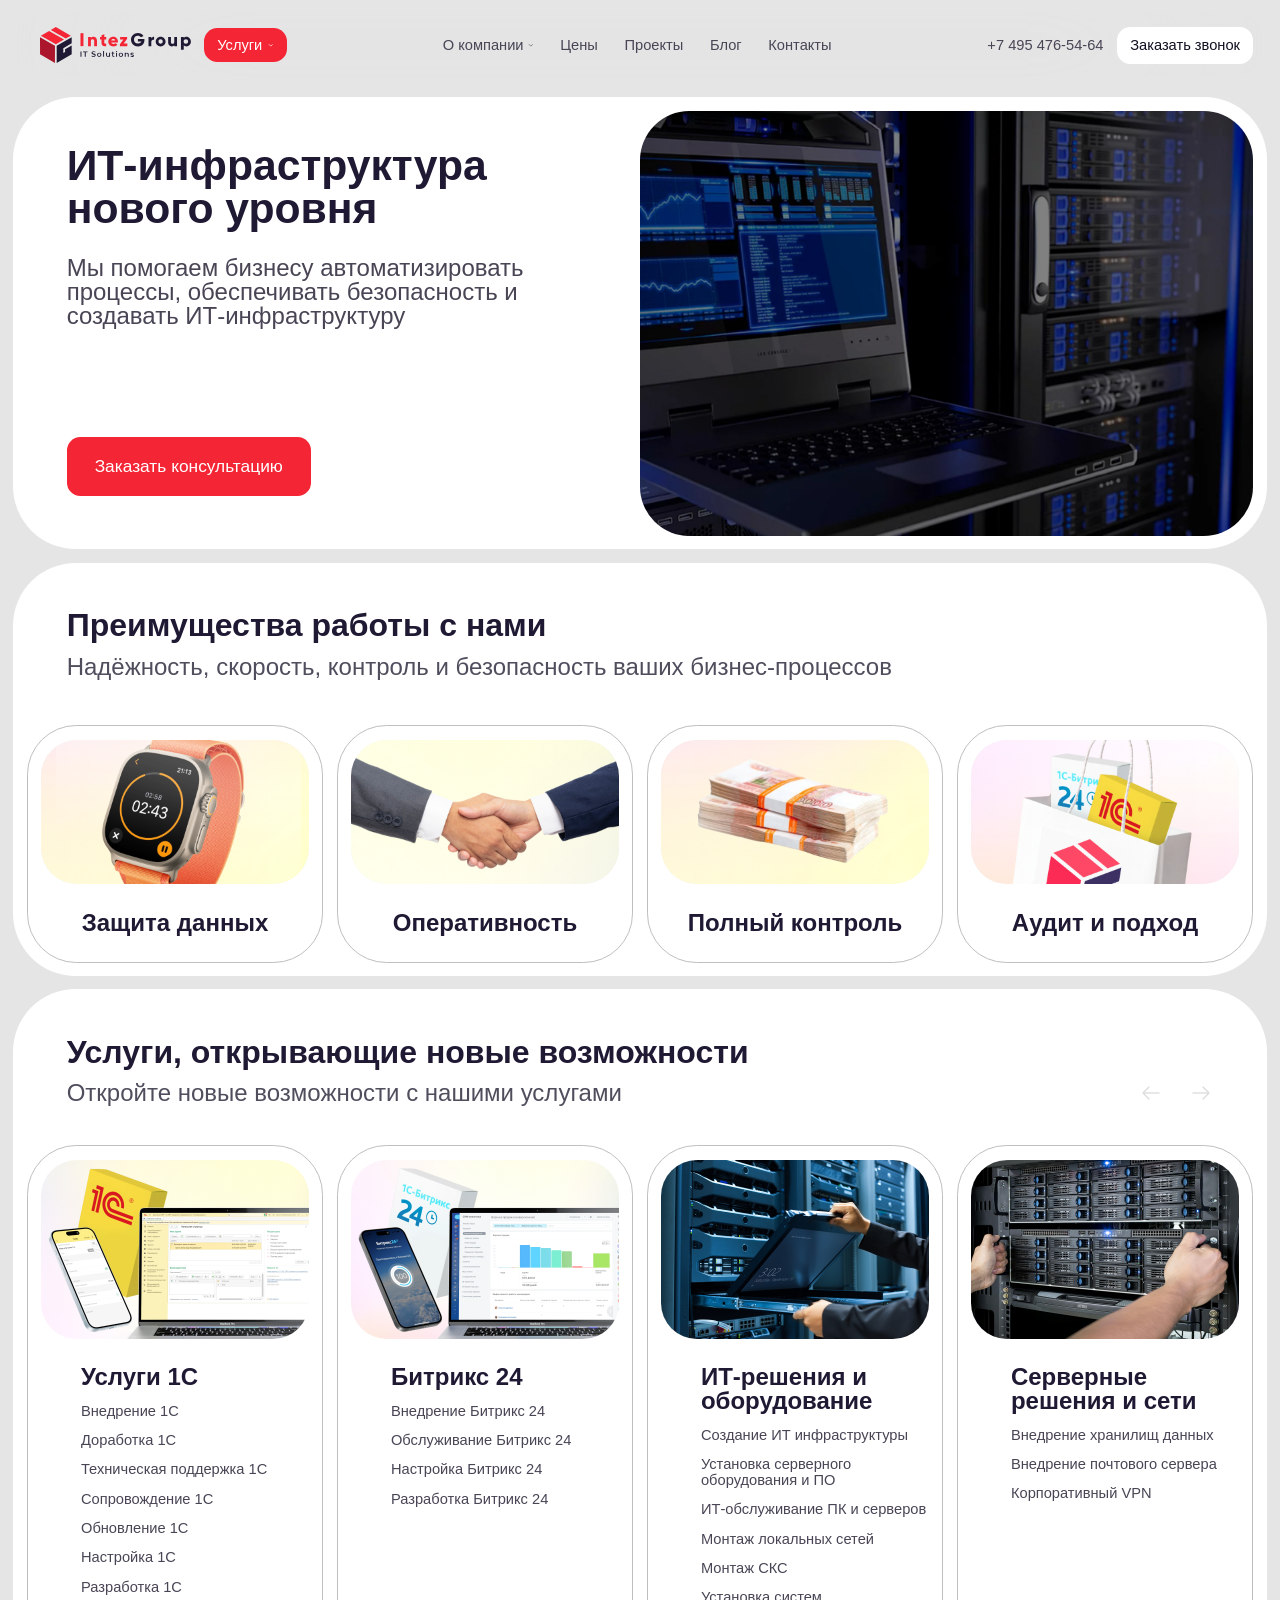
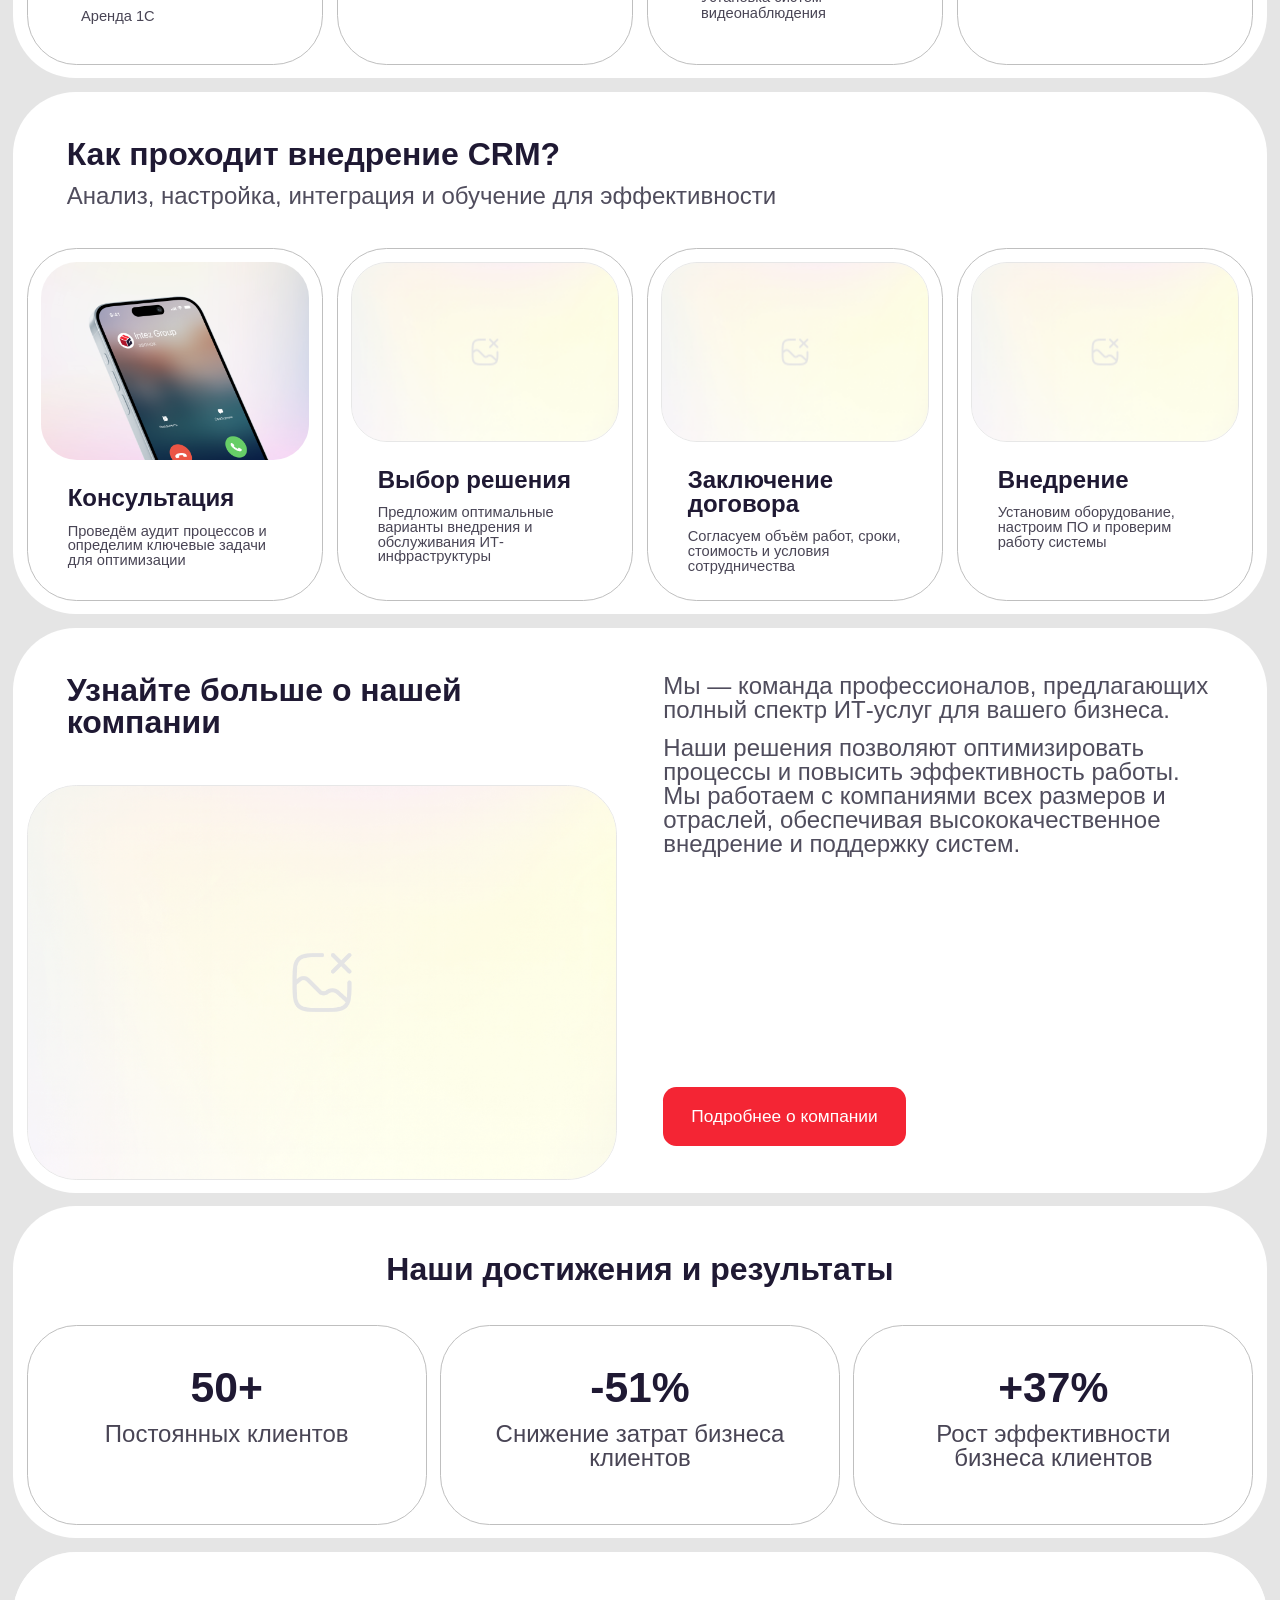
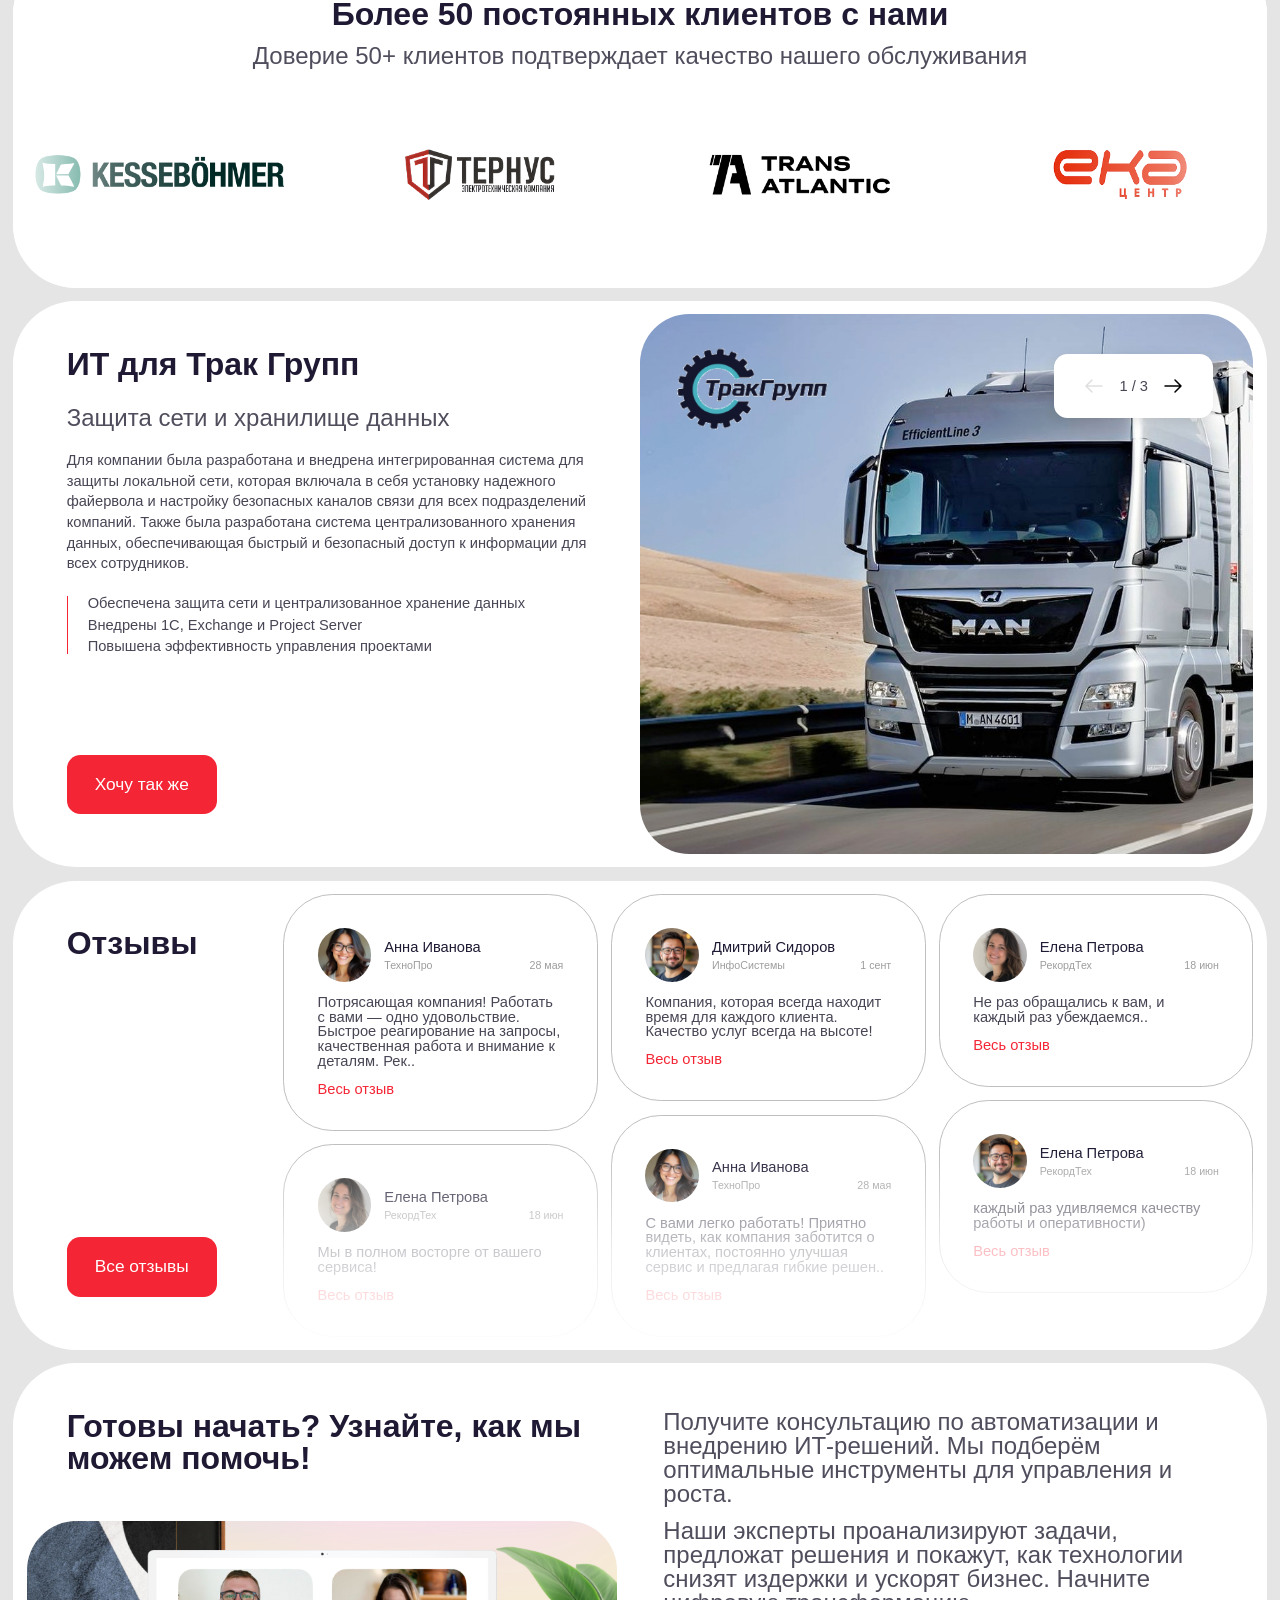
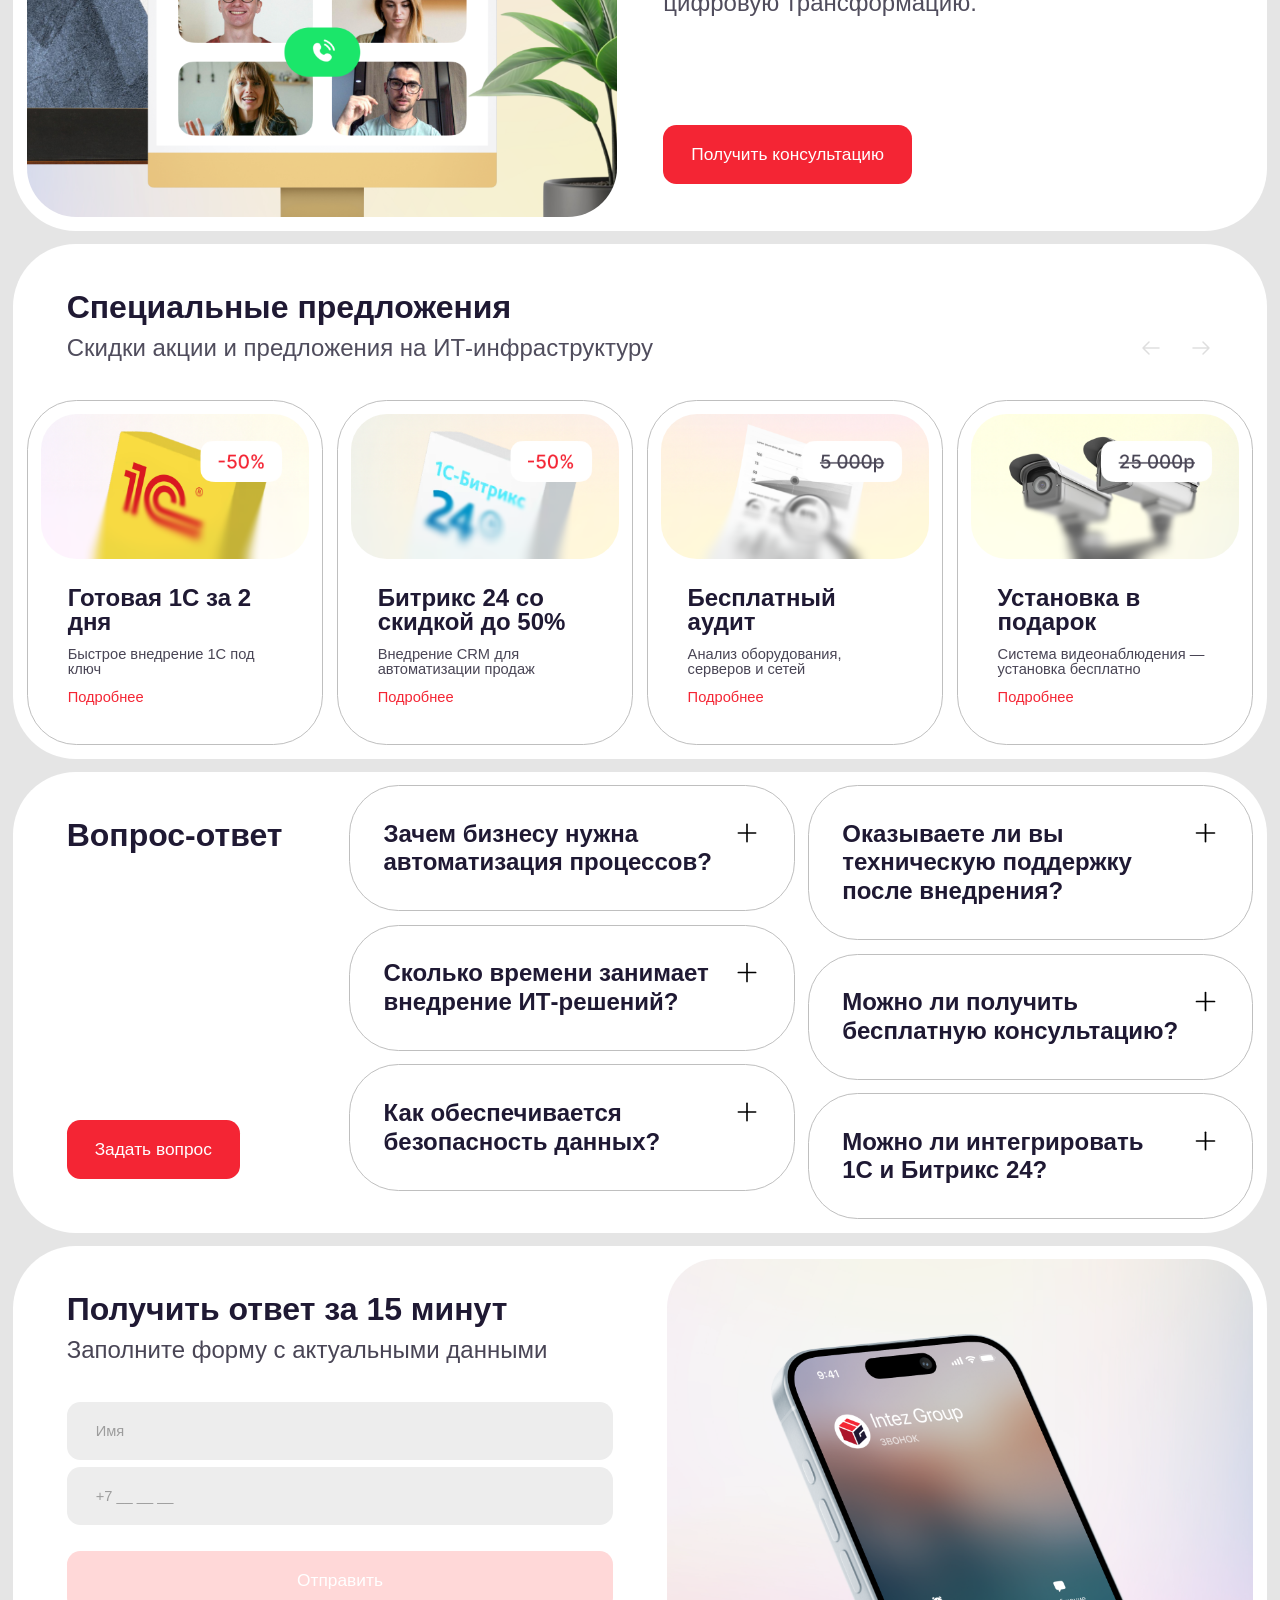
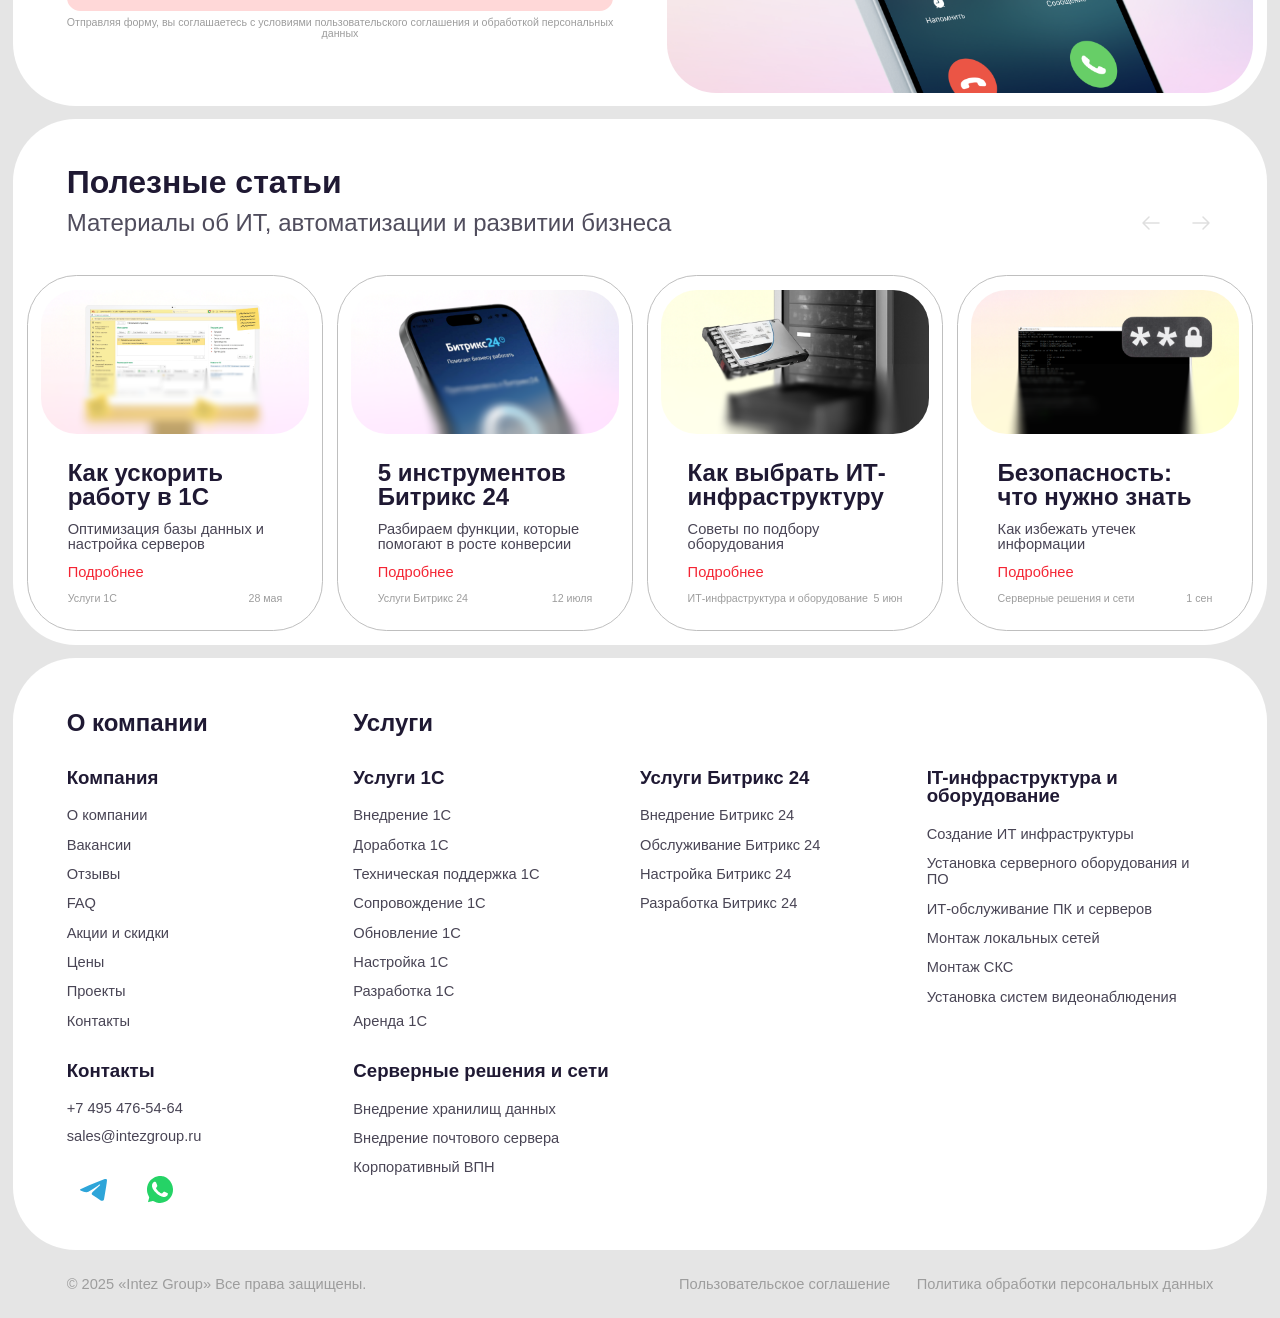
==== commit bac2ff7a: "Главная заполнена актуальными данными, отправлена в Битрикс" ====
--- a/index.html
+++ b/index.html
@@ -270,8 +270,8 @@
           <button class="btn btn--primary hero__button">Заказать консультацию</button>
         </div>
         <div class="hero__image">
-          <img src="assets/img/content/a-new-level-of-IT-infrastructure.png" alt="ИТ-инфраструктура нового уровня"
-            loading="lazy" />
+          <img src="assets/img/content/a-new-level-of-IT-infrastructure.png"
+            alt="ИТ-инфраструктура нового уровня" loading="lazy" />
         </div>
         <button class="btn btn--primary hero__button-mobile">Заказать консультацию</button>
       </section>
@@ -287,47 +287,44 @@
           <!-- Карточка 1: Защита данных -->
           <div class="advantage-card">
             <div class="advantage-card__image">
-              <img src="assets/img/content/fast-solution-section-advantages.png" alt="Защита данных" loading="lazy" />
+              <img src="assets/img/content/fast-solution-section-advantages.png"
+                alt="Защита данных" loading="lazy" />
             </div>
             <div class="advantage-card__content">
               <h3>Защита данных</h3>
-              <p>Храним данные на закрытых серверах</p>
             </div>
           </div>
 
           <!-- Карточка 2: Оперативность -->
           <div class="advantage-card">
             <div class="advantage-card__image">
-              <img src="assets/img/content/individual-approach-section-advantages.png" alt="Оперативность"
-                loading="lazy" />
+              <img src="assets/img/content/individual-approach-section-advantages.png"
+                alt="Оперативность" loading="lazy" />
             </div>
             <div class="advantage-card__content">
               <h3>Оперативность</h3>
-              <p>Устраняем неисправности и внедряем ПО под задачи</p>
             </div>
           </div>
 
           <!-- Карточка 3: Полный контроль -->
           <div class="advantage-card">
             <div class="advantage-card__image">
-              <img src="assets/img/content/optimizing-IT-costs-section-advantages.png" alt="Полный контроль"
-                loading="lazy" />
+              <img src="assets/img/content/optimizing-IT-costs-section-advantages.png"
+                alt="Полный контроль" loading="lazy" />
             </div>
             <div class="advantage-card__content">
               <h3>Полный контроль</h3>
-              <p>Каждый этап работы документирован и подтвержден</p>
             </div>
           </div>
 
           <!-- Карточка 4: Аудит и подход -->
           <div class="advantage-card">
             <div class="advantage-card__image">
-              <img src="assets/img/content/range-of-IT-services-section-advantages.png" alt="Аудит и подход"
-                loading="lazy" />
+              <img src="assets/img/content/range-of-IT-services-section-advantages.png"
+                alt="Аудит и подход" loading="lazy" />
             </div>
             <div class="advantage-card__content">
               <h3>Аудит и подход</h3>
-              <p>Предлагаем решения после аудита процессов</p>
             </div>
           </div>
         </div>
@@ -348,11 +345,12 @@
 
         <div class="services__navigation">
           <button class="services__nav-btn services__nav-btn--prev" id="servicesPrev">
-            <img src="assets/img/icons/arrow-left.svg" alt="Предыдущий" style="transform: rotate(180deg)"
-              loading="lazy" />
+            <img src="assets/img/icons/arrow-left.svg" alt="Предыдущий"
+              style="transform: rotate(180deg)" loading="lazy" />
           </button>
           <button class="services__nav-btn services__nav-btn--next" id="servicesNext">
-            <img src="assets/img/icons/arrow-left.svg" alt="Следующий" style="transform: rotate(0deg)" loading="lazy" />
+            <img src="assets/img/icons/arrow-left.svg" alt="Следующий"
+              style="transform: rotate(0deg)" loading="lazy" />
           </button>
         </div>
 
@@ -360,7 +358,8 @@
           <!-- Карточка 1: Услуги 1С -->
           <div class="services__card">
             <div class="services__card-image">
-              <img src="assets/img/content/1C-services-section-service.png" alt="Услуги 1С" loading="lazy" />
+              <img src="assets/img/content/1C-services-section-service.png" alt="Услуги 1С"
+                loading="lazy" />
             </div>
             <h3>Услуги 1С</h3>
             <ul class="services__card-menu">
@@ -378,7 +377,8 @@
           <!-- Карточка 2: Битрикс 24 -->
           <div class="services__card">
             <div class="services__card-image">
-              <img src="assets/img/content/bitrix-24-section-service.png" alt="Битрикс 24" loading="lazy" />
+              <img src="assets/img/content/bitrix-24-section-service.png" alt="Битрикс 24"
+                loading="lazy" />
             </div>
             <h3>Битрикс 24</h3>
             <ul class="services__card-menu">
@@ -420,33 +420,6 @@
             </ul>
           </div>
 
-          <!-- Карточка 4: Серверные решения и сети -->
-          <div class="services__card">
-            <div class="services__card-image">
-              <img src="assets/img/content/server-solutions-and-networks-section-service.png"
-                alt="Серверные решения и сети" loading="lazy" />
-            </div>
-            <h3>Серверные решения и сети</h3>
-            <ul class="services__card-menu">
-              <li><a href="#">Внедрение хранилищ данных</a></li>
-              <li><a href="#">Внедрение почтового сервера</a></li>
-              <li><a href="#">Корпоративный VPN</a></li>
-            </ul>
-          </div>
-
-          <!-- Карточка 4: Серверные решения и сети -->
-          <div class="services__card">
-            <div class="services__card-image">
-              <img src="assets/img/content/server-solutions-and-networks-section-service.png"
-                alt="Серверные решения и сети" loading="lazy" />
-            </div>
-            <h3>Серверные решения и сети</h3>
-            <ul class="services__card-menu">
-              <li><a href="#">Внедрение хранилищ данных</a></li>
-              <li><a href="#">Внедрение почтового сервера</a></li>
-              <li><a href="#">Корпоративный VPN</a></li>
-            </ul>
-          </div>
         </div>
       </section>
 
@@ -458,52 +431,54 @@
         </p>
 
         <div class="work-process__grid">
-          <!-- Карточка 1: Аудит -->
+          <!-- Карточка 1: Консультация -->
           <div class="work-process-card">
             <div class="work-process-card__image">
-              <img src="assets/img/content/audit-section-crm-proces.png" alt="Аудит" loading="lazy" />
+              <img src="assets/img/content/consultation.png" alt="Консультация" loading="lazy" />
             </div>
             <div class="work-process-card__content">
-              <h3>Аудит</h3>
-              <p>Проводим максимально подробный анализ текущего бизнеса</p>
-            </div>
-          </div>
-
-          <!-- Карточка 2: Внедрение и настройка -->
+              <h3>Консультация</h3>
+              <p>Проведём аудит процессов и определим ключевые задачи для оптимизации</p>
+            </div>
+          </div>
+
+          <!-- Карточка 2: Выбор решения -->
           <div class="work-process-card">
             <div class="work-process-card__image">
-              <img src="assets/img/content/implem-section-crm-proces.png" alt="Внедрение и настройка" loading="lazy" />
+              <img src="assets/img/content/choosing-solution.png" alt="Выбор решения"
+                loading="lazy" />
             </div>
             <div class="work-process-card__content">
-              <h3>Внедрение и настройка</h3>
+              <h3>Выбор решения</h3>
               <p>
-                Настройка в соответствии с написанным ТЗ
+                Предложим оптимальные варианты внедрения и обслуживания ИТ-инфраструктуры
               </p>
             </div>
           </div>
 
-          <!-- Карточка 3: Интеграция -->
+          <!-- Карточка 3: Заключение договора -->
           <div class="work-process-card">
             <div class="work-process-card__image">
-              <img src="assets/img/content/integration-section-crm-proces.png" alt="Интеграция" loading="lazy" />
+              <img src="assets/img/content/conclusion-of-an-agreement.png"
+                alt="Заключение договора" loading="lazy" />
             </div>
             <div class="work-process-card__content">
-              <h3>Интеграция</h3>
+              <h3>Заключение договора</h3>
               <p>
-                Мессенджеры, телефония, социальные сети, 1С, МойСклад
+                Согласуем объём работ, сроки, стоимость и условия сотрудничества
               </p>
             </div>
           </div>
 
-          <!-- Карточка 4: Сопровождение -->
+          <!-- Карточка 4: Внедрение -->
           <div class="work-process-card">
             <div class="work-process-card__image">
-              <img src="assets/img/content/escort-section-crm-proces.png" alt="Сопровождение" loading="lazy" />
+              <img src="assets/img/content/integration.png" alt="Внедрение" loading="lazy" />
             </div>
             <div class="work-process-card__content">
-              <h3>Сопровождение</h3>
+              <h3>Внедрение</h3>
               <p>
-                Сопровождение, развитие и добавление нового функционала
+                Установим оборудование, настроим ПО и проверим работу системы
               </p>
             </div>
           </div>
@@ -511,11 +486,12 @@
 
         <div class="work-process__navigation">
           <button class="work-process__nav-btn work-process__nav-btn--prev" id="workProcessPrev">
-            <img src="assets/img/icons/arrow-left.svg" alt="Предыдущий" style="transform: rotate(180deg)"
-              loading="lazy" />
+            <img src="assets/img/icons/arrow-left.svg" alt="Предыдущий"
+              style="transform: rotate(180deg)" loading="lazy" />
           </button>
           <button class="work-process__nav-btn work-process__nav-btn--next" id="workProcessNext">
-            <img src="assets/img/icons/arrow-left.svg" alt="Следующий" style="transform: rotate(0deg)" loading="lazy" />
+            <img src="assets/img/icons/arrow-left.svg" alt="Следующий"
+              style="transform: rotate(0deg)" loading="lazy" />
           </button>
         </div>
       </section>
@@ -523,26 +499,27 @@
       <!-- 5. Секция: Узнайте больше о нашей компании -->
       <section class="section section--about-company">
         <h2>
-          Узнайте больше о внедрении Битрикс 24
+          Узнайте больше о нашей компании
         </h2>
         <div class="about-company__image">
-          <img src="assets/img/content/section-learn-more.png" alt="Битрикс 24" loading="lazy" />
+          <img src="assets/img/content/more-about-the-company.png"
+            alt="Узнайте больше о нашей компании" loading="lazy" />
         </div>
         <div class="about-company__content">
           <div class="about-company__text">
             <p>
-              Внедрение Битрикс 24 — решение для автоматизации бизнес-процессов.
-              Мы настраиваем систему под ваши задачи и интегрируем с другими
-              сервисами.
+              Мы — команда профессионалов, предлагающих полный спектр ИТ-услуг для
+              вашего бизнеса.
             </p>
             <p>
-              Обучаем сотрудников для эффективной работы. Повысьте эффективность
-              команды и улучшите управление проектами с Битрикс 24!
+              Наши решения позволяют оптимизировать процессы и повысить эффективность работы.
+              Мы работаем с компаниями всех размеров и отраслей, обеспечивая высококачественное
+              внедрение и поддержку систем.
             </p>
           </div>
-          <button class="btn btn--primary about-company__button">Связаться с нами</button>
-        </div>
-        <button class="btn btn--primary about-company__button-mobile">Связаться с нами</button>
+          <button class="btn btn--primary about-company__button">Подробнее о компании</button>
+        </div>
+        <button class="btn btn--primary about-company__button-mobile">Подробнее о компании</button>
       </section>
 
       <!-- 6. Секция: Наши достижения и результаты -->
@@ -597,7 +574,8 @@
             <img src="assets/img/partners/ternus.png" alt="Ternus" loading="lazy" />
           </div>
           <div class="clients__logo">
-            <img src="assets/img/partners/trans-atlantic.png" alt="Trans Atlantic" loading="lazy" />
+            <img src="assets/img/partners/trans-atlantic.png" alt="Trans Atlantic"
+              loading="lazy" />
           </div>
           <div class="clients__logo">
             <img src="assets/img/partners/eka-center.png" alt="Eka Center" loading="lazy" />
@@ -641,7 +619,8 @@
             <img src="assets/img/partners/ternus.png" alt="Ternus" loading="lazy" />
           </div>
           <div class="clients__logo">
-            <img src="assets/img/partners/trans-atlantic.png" alt="Trans Atlantic" loading="lazy" />
+            <img src="assets/img/partners/trans-atlantic.png" alt="Trans Atlantic"
+              loading="lazy" />
           </div>
           <div class="clients__logo">
             <img src="assets/img/partners/eka-center.png" alt="Eka Center" loading="lazy" />
@@ -680,11 +659,12 @@
 
         <div class="clients__navigation">
           <button class="clients__nav-btn clients__nav-btn--prev" id="clientsPrev">
-            <img src="assets/img/icons/arrow-left.svg" alt="Предыдущий" style="transform: rotate(180deg)"
-              loading="lazy" />
+            <img src="assets/img/icons/arrow-left.svg" alt="Предыдущий"
+              style="transform: rotate(180deg)" loading="lazy" />
           </button>
           <button class="clients__nav-btn clients__nav-btn--next" id="clientsNext">
-            <img src="assets/img/icons/arrow-left.svg" alt="Следующий" style="transform: rotate(0deg)" loading="lazy" />
+            <img src="assets/img/icons/arrow-left.svg" alt="Следующий"
+              style="transform: rotate(0deg)" loading="lazy" />
           </button>
         </div>
       </section>
@@ -695,7 +675,8 @@
           <!-- Навигация карусели -->
           <div class="track-group__navigation">
             <button class="track-group__nav-btn track-group__nav-btn--prev" id="trackGroupPrev">
-              <img src="assets/img/icons/arrow-left.svg" alt="Назад" style="transform: rotate(180deg)" loading="lazy" />
+              <img src="assets/img/icons/arrow-left.svg" alt="Назад"
+                style="transform: rotate(180deg)" loading="lazy" />
             </button>
             <span class="track-group__nav-text">
               <span class="track-group__nav-current">1</span> /
@@ -733,8 +714,8 @@
                 <button class="btn btn--primary track-group__button">Хочу так же</button>
               </div>
               <div class="track-group__image">
-                <img src="assets/img/content/IT-truck-group-section-track-group.png" alt="ИТ для Трак Групп"
-                  loading="lazy" />
+                <img src="assets/img/content/IT-truck-group-section-track-group.png"
+                  alt="ИТ для Трак Групп" loading="lazy" />
               </div>
               <button class="btn btn--primary track-group__button-mobile">Хочу так же</button>
             </div>
@@ -763,8 +744,8 @@
                 <button class="btn btn--primary track-group__button">Хочу так же</button>
               </div>
               <div class="track-group__image">
-                <img src="assets/img/content/IT-video-studio-section-track-group.png" alt="ИТ для видеостудии"
-                  loading="lazy" />
+                <img src="assets/img/content/IT-video-studio-section-track-group.png"
+                  alt="ИТ для видеостудии" loading="lazy" />
               </div>
               <button class="btn btn--primary track-group__button-mobile">Хочу так же</button>
             </div>
@@ -815,8 +796,8 @@
             <!-- Отзыв 1: Анна Иванова (первая карточка) -->
             <div class="reviews__card">
               <div class="reviews__card-header">
-                <img src="assets/img/content/test-avatar-1.jpg" alt="Анна Иванова" class="reviews__card-photo"
-                  loading="lazy" />
+                <img src="assets/img/content/test-avatar-1.jpg" alt="Анна Иванова"
+                  class="reviews__card-photo" loading="lazy" />
                 <div class="reviews__card-info">
                   <div class="reviews__card-name">Анна Иванова</div>
                   <div class="reviews__card-meta">
@@ -836,8 +817,8 @@
             <!-- Отзыв 2: Елена Петрова -->
             <div class="reviews__card">
               <div class="reviews__card-header">
-                <img src="assets/img/content/test-avatar-2.jpg" alt="Елена Петрова" class="reviews__card-photo"
-                  loading="lazy" />
+                <img src="assets/img/content/test-avatar-2.jpg" alt="Елена Петрова"
+                  class="reviews__card-photo" loading="lazy" />
                 <div class="reviews__card-info">
                   <div class="reviews__card-name">Елена Петрова</div>
                   <div class="reviews__card-meta">
@@ -855,8 +836,8 @@
             <!-- Отзыв 3: Дмитрий Сидоров -->
             <div class="reviews__card">
               <div class="reviews__card-header">
-                <img src="assets/img/content/test-avatar-3.jpg" alt="Дмитрий Сидоров" class="reviews__card-photo"
-                  loading="lazy" />
+                <img src="assets/img/content/test-avatar-3.jpg" alt="Дмитрий Сидоров"
+                  class="reviews__card-photo" loading="lazy" />
                 <div class="reviews__card-info">
                   <div class="reviews__card-name">Дмитрий Сидоров</div>
                   <div class="reviews__card-meta">
@@ -875,8 +856,8 @@
             <!-- Отзыв 4: Анна Иванова (вторая карточка) -->
             <div class="reviews__card">
               <div class="reviews__card-header">
-                <img src="assets/img/content/test-avatar-1.jpg" alt="Анна Иванова" class="reviews__card-photo"
-                  loading="lazy" />
+                <img src="assets/img/content/test-avatar-1.jpg" alt="Анна Иванова"
+                  class="reviews__card-photo" loading="lazy" />
                 <div class="reviews__card-info">
                   <div class="reviews__card-name">Анна Иванова</div>
                   <div class="reviews__card-meta">
@@ -895,8 +876,8 @@
             <!-- Отзыв 5: Елена Петрова (третья карточка) -->
             <div class="reviews__card">
               <div class="reviews__card-header">
-                <img src="assets/img/content/test-avatar-2.jpg" alt="Елена Петрова" class="reviews__card-photo"
-                  loading="lazy" />
+                <img src="assets/img/content/test-avatar-2.jpg" alt="Елена Петрова"
+                  class="reviews__card-photo" loading="lazy" />
                 <div class="reviews__card-info">
                   <div class="reviews__card-name">Елена Петрова</div>
                   <div class="reviews__card-meta">
@@ -914,8 +895,8 @@
             <!-- Отзыв 6: Елена Петрова (четвёртая карточка) -->
             <div class="reviews__card">
               <div class="reviews__card-header">
-                <img src="assets/img/content/test-avatar-3.jpg" alt="Елена Петрова" class="reviews__card-photo"
-                  loading="lazy" />
+                <img src="assets/img/content/test-avatar-3.jpg" alt="Елена Петрова"
+                  class="reviews__card-photo" loading="lazy" />
                 <div class="reviews__card-info">
                   <div class="reviews__card-name">Елена Петрова</div>
                   <div class="reviews__card-meta">
@@ -934,11 +915,12 @@
 
         <div class="reviews__navigation">
           <button class="reviews__nav-btn reviews__nav-btn--prev" id="reviewsPrev">
-            <img src="assets/img/icons/arrow-left.svg" alt="Предыдущий" style="transform: rotate(180deg)"
-              loading="lazy" />
+            <img src="assets/img/icons/arrow-left.svg" alt="Предыдущий"
+              style="transform: rotate(180deg)" loading="lazy" />
           </button>
           <button class="reviews__nav-btn reviews__nav-btn--next" id="reviewsNext">
-            <img src="assets/img/icons/arrow-left.svg" alt="Следующий" style="transform: rotate(0deg)" loading="lazy" />
+            <img src="assets/img/icons/arrow-left.svg" alt="Следующий"
+              style="transform: rotate(0deg)" loading="lazy" />
           </button>
         </div>
       </section>
@@ -949,7 +931,8 @@
           Готовы начать? Узнайте, как мы можем помочь!
         </h2>
         <div class="ready-to-start__image">
-          <img src="assets/img/content/ready-to-start-img.png" alt="Готовы начать?" loading="lazy" />
+          <img src="assets/img/content/ready-to-start-img.png" alt="Готовы начать?"
+            loading="lazy" />
         </div>
         <div class="ready-to-start__content">
           <div class="ready-to-start__text">
@@ -981,11 +964,12 @@
 
         <div class="special-offers__navigation">
           <button class="special-offers__nav-btn special-offers__nav-btn--prev" id="specialOffersPrev">
-            <img src="assets/img/icons/arrow-left.svg" alt="Предыдущий" style="transform: rotate(180deg)"
-              loading="lazy" />
+            <img src="assets/img/icons/arrow-left.svg" alt="Предыдущий"
+              style="transform: rotate(180deg)" loading="lazy" />
           </button>
           <button class="special-offers__nav-btn special-offers__nav-btn--next" id="specialOffersNext">
-            <img src="assets/img/icons/arrow-left.svg" alt="Следующий" style="transform: rotate(0deg)" loading="lazy" />
+            <img src="assets/img/icons/arrow-left.svg" alt="Следующий"
+              style="transform: rotate(0deg)" loading="lazy" />
           </button>
         </div>
 
@@ -993,7 +977,8 @@
           <!-- Карточка 1: Готовая 1С за 2 дня -->
           <div class="special-offers__card">
             <div class="special-offers__card-image">
-              <img src="assets/img/content/1c-section-special-offers.png" alt="Готовая 1С за 2 дня" loading="lazy" />
+              <img src="assets/img/content/1c-section-special-offers.png" alt="Готовая 1С за 2 дня"
+                loading="lazy" />
             </div>
             <div class="special-offers__card-content">
               <h3>Готовая 1С за 2 дня</h3>
@@ -1007,8 +992,8 @@
           <!-- Карточка 2: Битрикс 24 со скидкой до 50% -->
           <div class="special-offers__card">
             <div class="special-offers__card-image">
-              <img src="assets/img/content/24-bitrix-section-special-offers.png" alt="Битрикс 24 со скидкой до 50%"
-                loading="lazy" />
+              <img src="assets/img/content/24-bitrix-section-special-offers.png"
+                alt="Битрикс 24 со скидкой до 50%" loading="lazy" />
             </div>
             <div class="special-offers__card-content">
               <h3>
@@ -1024,8 +1009,8 @@
           <!-- Карточка 3: Бесплатный аудит -->
           <div class="special-offers__card">
             <div class="special-offers__card-image">
-              <img src="assets/img/content/free-audit-section-special-offers.png" alt="Бесплатный аудит"
-                loading="lazy" />
+              <img src="assets/img/content/free-audit-section-special-offers.png"
+                alt="Бесплатный аудит" loading="lazy" />
             </div>
             <div class="special-offers__card-content">
               <h3>Бесплатный аудит</h3>
@@ -1039,8 +1024,8 @@
           <!-- Карточка 4: Установка в подарок -->
           <div class="special-offers__card">
             <div class="special-offers__card-image">
-              <img src="assets/img/content/installation-section-special-offers.png" alt="Установка в подарок"
-                loading="lazy" />
+              <img src="assets/img/content/installation-section-special-offers.png"
+                alt="Установка в подарок" loading="lazy" />
             </div>
             <div class="special-offers__card-content">
               <h3>Установка в подарок</h3>
@@ -1051,50 +1036,6 @@
             </div>
           </div>
 
-          <!-- Карточка 4: Установка в подарок -->
-          <div class="special-offers__card">
-            <div class="special-offers__card-image">
-              <img src="assets/img/content/installation-section-special-offers.png" alt="Установка в подарок"
-                loading="lazy" />
-            </div>
-            <div class="special-offers__card-content">
-              <h3>Установка в подарок</h3>
-              <p>
-                Система видеонаблюдения — установка бесплатно
-              </p>
-              <a href="#" class="special-offers__card-link">Подробнее</a>
-            </div>
-          </div>
-
-          <!-- Карточка 4: Установка в подарок -->
-          <div class="special-offers__card">
-            <div class="special-offers__card-image">
-              <img src="assets/img/content/installation-section-special-offers.png" alt="Установка в подарок"
-                loading="lazy" />
-            </div>
-            <div class="special-offers__card-content">
-              <h3>Установка в подарок</h3>
-              <p>
-                Система видеонаблюдения — установка бесплатно
-              </p>
-              <a href="#" class="special-offers__card-link">Подробнее</a>
-            </div>
-          </div>
-
-          <!-- Карточка 4: Установка в подарок -->
-          <div class="special-offers__card">
-            <div class="special-offers__card-image">
-              <img src="assets/img/content/installation-section-special-offers.png" alt="Установка в подарок"
-                loading="lazy" />
-            </div>
-            <div class="special-offers__card-content">
-              <h3>Установка в подарок</h3>
-              <p>
-                Система видеонаблюдения — установка бесплатно
-              </p>
-              <a href="#" class="special-offers__card-link">Подробнее</a>
-            </div>
-          </div>
         </div>
       </section>
 
@@ -1113,18 +1054,18 @@
             <div class="faq__card">
               <div class="faq__card-header">
                 <div class="faq__question-text">
-                  Зачем CRM-система нужна моему бизнесу?
+                  Зачем бизнесу нужна автоматизация процессов?
                 </div>
                 <button class="faq__toggle-btn">
                   <img src="assets/img/icons/plus.svg" alt="Показать ответ" loading="lazy" />
                 </button>
               </div>
               <div class="faq__answer">
-                CRM-система помогает систематизировать работу с клиентами,
-                автоматизировать бизнес-процессы и увеличить продажи. Она
-                позволяет хранить всю историю взаимодействия с клиентами в одном
-                месте, отслеживать сделки на всех этапах воронки продаж и
-                анализировать эффективность вашей команды.
+                Автоматизация бизнес-процессов повышает эффективность работы,
+                снижает затраты на рутинные операции и минимизирует риск ошибок.
+                Она позволяет вашей команде сосредоточиться на стратегических
+                задачах, увеличивает производительность и улучшает качество
+                обслуживания клиентов.
               </div>
             </div>
 
@@ -1132,19 +1073,17 @@
             <div class="faq__card">
               <div class="faq__card-header">
                 <div class="faq__question-text">
-                  Сколько времени занимает внедрение CRM?
+                  Сколько времени занимает внедрение ИТ-решений?
                 </div>
                 <button class="faq__toggle-btn">
                   <img src="assets/img/icons/plus.svg" alt="Показать ответ" loading="lazy" />
                 </button>
               </div>
               <div class="faq__answer">
-                Сроки внедрения CRM зависят от масштаба вашего бизнеса,
-                сложности интеграций и объема персональных данных. В среднем,
-                процесс занимает от нескольких недель до нескольких месяцев. Мы
-                проводим предварительный анализ ваших задач и бизнес-процессов,
-                чтобы определить наиболее оптимальные сроки и предоставить вам
-                план внедрения
+                Срок зависит от масштаба и сложности проекта. В среднем — от 5 дней до 1 месяца.
+                Простые решения настраиваются за несколько рабочих дней. Более сложные системы
+                требуют тщательного анализа, интеграций и тестирования. Мы предоставляем подробный
+                план внедрения с четкими сроками на начальном этапе.
               </div>
             </div>
 
@@ -1152,19 +1091,18 @@
             <div class="faq__card">
               <div class="faq__card-header">
                 <div class="faq__question-text">
-                  Как проходит обучение по работе в CRM?
+                  Как обеспечивается безопасность данных?
                 </div>
                 <button class="faq__toggle-btn">
                   <img src="assets/img/icons/plus.svg" alt="Показать ответ" loading="lazy" />
                 </button>
               </div>
               <div class="faq__answer">
-                Мы проводим комплексное обучение для вашей команды, включающее
-                теоретические занятия и практические тренинги. Обучение
-                адаптируется под специфику вашего бизнеса и включает в себя
-                работу с основными модулями системы, настройку воронок продаж и
-                автоматизацию процессов. После обучения мы предоставляем
-                техническую поддержку.
+                Безопасность данных — приоритет для нас. Мы используем
+                современные технологии шифрования, регулярные резервные копии,
+                многоуровневую аутентификацию и мониторинг доступа. Наши системы
+                соответствуют требованиям законодательства РФ по защите
+                персональных данных. Проводим регулярные аудиты безопасности.
               </div>
             </div>
 
@@ -1172,19 +1110,18 @@
             <div class="faq__card">
               <div class="faq__card-header">
                 <div class="faq__question-text">
-                  Из чего складывается стоимость?
+                  Оказываете ли вы техническую поддержку после внедрения?
                 </div>
                 <button class="faq__toggle-btn">
                   <img src="assets/img/icons/plus.svg" alt="Показать ответ" loading="lazy" />
                 </button>
               </div>
               <div class="faq__answer">
-                Стоимость внедрения CRM складывается из нескольких компонентов:
-                лицензия на использование системы, работы по настройке и
-                кастомизации под ваши бизнес-процессы, интеграция с другими
-                сервисами, обучение сотрудников и техническая поддержка. Мы
-                предлагаем гибкие тарифные планы, чтобы вы могли выбрать
-                оптимальный вариант.
+                Да, мы предоставляем полный спектр услуг технической поддержки
+                после внедрения. Включает консультации по использованию системы,
+                устранение проблем, обновления и доработку функционала. Доступна
+                поддержка на разных уровнях в зависимости от ваших потребностей
+                и тарифного плана.
               </div>
             </div>
 
@@ -1192,36 +1129,35 @@
             <div class="faq__card">
               <div class="faq__card-header">
                 <div class="faq__question-text">
-                  Что делать после внедрения?
+                  Можно ли получить бесплатную консультацию?
                 </div>
                 <button class="faq__toggle-btn">
                   <img src="assets/img/icons/plus.svg" alt="Показать ответ" loading="lazy" />
                 </button>
               </div>
               <div class="faq__answer">
-                После внедрения CRM мы остаемся на связи для технической
-                поддержки и консультаций. Рекомендуем регулярно анализировать
-                эффективность использования системы, оптимизировать
-                бизнес-процессы и обучать новых сотрудников. Мы также предлагаем
-                услуги по доработке функционала и масштабированию системы по
-                мере роста вашего бизнеса.
+                Конечно! Мы предлагаем бесплатную первичную консультацию для
+                оценки ваших потребностей и определения наиболее подходящих решений.
+                На этой встрече мы проанализируем вашу текущую ситуацию,
+                обсудим ваши задачи и предложим оптимальный план действий.
+                Свяжитесь с нами через форму обратной связи.
               </div>
             </div>
 
             <!-- Вопрос 6 -->
             <div class="faq__card">
               <div class="faq__card-header">
-                <div class="faq__question-text">Какую CRM выбрать?</div>
+                <div class="faq__question-text">Можно ли интегрировать 1С и Битрикс 24?</div>
                 <button class="faq__toggle-btn">
                   <img src="assets/img/icons/plus.svg" alt="Показать ответ" loading="lazy" />
                 </button>
               </div>
               <div class="faq__answer">
-                Выбор CRM зависит от специфики вашего бизнеса, количества
-                сотрудников и задач, которые необходимо решить. Мы работаем с
-                Bitrix24 — это мощная российская платформа, которая включает
-                CRM, задачи и проекты, телефонию, чаты и многое другое. Проведем
-                аудит и поможем определить оптимальное решение именно для вас.
+                Да, интеграция 1С и Битрикс 24 полностью возможна и очень
+                эффективна. Это позволяет синхронизировать данные о клиентах,
+                товарах, заказах и платежах между системами. Мы выполняем все
+                необходимые работы по настройке интеграции и обеспечиваем
+                бесперебойное взаимодействие обеих платформ.
               </div>
             </div>
           </div>
@@ -1253,8 +1189,8 @@
           </form>
         </div>
         <div class="quick-response__image">
-          <img src="assets/img/content/get-answer-section-quick-response.png" alt="Получить ответ за 15 минут"
-            loading="lazy" />
+          <img src="assets/img/content/get-answer-section-quick-response.png"
+            alt="Получить ответ за 15 минут" loading="lazy" />
         </div>
       </section>
 
@@ -1271,11 +1207,12 @@
 
         <div class="blog__navigation">
           <button class="blog__nav-btn blog__nav-btn--prev" id="blogPrev">
-            <img src="assets/img/icons/arrow-left.svg" alt="Предыдущий" style="transform: rotate(180deg)"
-              loading="lazy" />
+            <img src="assets/img/icons/arrow-left.svg" alt="Предыдущий"
+              style="transform: rotate(180deg)" loading="lazy" />
           </button>
           <button class="blog__nav-btn blog__nav-btn--next" id="blogNext">
-            <img src="assets/img/icons/arrow-left.svg" alt="Следующий" style="transform: rotate(0deg)" loading="lazy" />
+            <img src="assets/img/icons/arrow-left.svg" alt="Следующий"
+              style="transform: rotate(0deg)" loading="lazy" />
           </button>
         </div>
 
@@ -1283,7 +1220,8 @@
           <!-- Карточка 1: Как ускорить работу в 1С -->
           <div class="blog__card">
             <div class="blog__card-image">
-              <img src="assets/img/content/fast-1c-section-blog.png" alt="Как ускорить работу в 1С" loading="lazy" />
+              <img src="assets/img/content/fast-1c-section-blog.png" alt="Как ускорить работу в 1С"
+                loading="lazy" />
             </div>
             <div class="blog__card-content">
               <h3>Как ускорить работу в 1С</h3>
@@ -1301,8 +1239,8 @@
           <!-- Карточка 2: 5 инструментов Битрикс 24 -->
           <div class="blog__card">
             <div class="blog__card-image">
-              <img src="assets/img/content/5-bitrixs-instruments-section-blog.png" alt="5 инструментов Битрикс 24"
-                loading="lazy" />
+              <img src="assets/img/content/5-bitrixs-instruments-section-blog.png"
+                alt="5 инструментов Битрикс 24" loading="lazy" />
             </div>
             <div class="blog__card-content">
               <h3>5 инструментов Битрикс 24</h3>
@@ -1320,8 +1258,8 @@
           <!-- Карточка 3: Как выбрать ИТ-инфраструктуру -->
           <div class="blog__card">
             <div class="blog__card-image">
-              <img src="assets/img/content/it-infrastructure-section-blog.png" alt="Как выбрать ИТ-инфраструктуру"
-                loading="lazy" />
+              <img src="assets/img/content/it-infrastructure-section-blog.png"
+                alt="Как выбрать ИТ-инфраструктуру" loading="lazy" />
             </div>
             <div class="blog__card-content">
               <h3>Как выбрать ИТ-инфраструктуру</h3>
@@ -1337,8 +1275,8 @@
           <!-- Карточка 4: Безопасность: что нужно знать -->
           <div class="blog__card">
             <div class="blog__card-image">
-              <img src="assets/img/content/safety-section-blog.png" alt="Безопасность: что нужно знать"
-                loading="lazy" />
+              <img src="assets/img/content/safety-section-blog.png"
+                alt="Безопасность: что нужно знать" loading="lazy" />
             </div>
             <div class="blog__card-content">
               <h3>Безопасность: что нужно знать</h3>
@@ -1351,80 +1289,10 @@
             </div>
           </div>
 
-          <!-- Карточка 4: Безопасность: что нужно знать -->
-          <div class="blog__card">
-            <div class="blog__card-image">
-              <img src="assets/img/content/safety-section-blog.png" alt="Безопасность: что нужно знать"
-                loading="lazy" />
-            </div>
-            <div class="blog__card-content">
-              <h3>Безопасность: что нужно знать</h3>
-              <p>Как избежать утечек информации</p>
-              <a href="#" class="blog__card-link">Подробнее</a>
-              <div class="blog__card-meta">
-                <span class="blog__card-category">Серверные решения и сети</span>
-                <span class="blog__card-date">1 сен</span>
-              </div>
-            </div>
-          </div>
-
-          <!-- Карточка 4: Безопасность: что нужно знать -->
-          <div class="blog__card">
-            <div class="blog__card-image">
-              <img src="assets/img/content/safety-section-blog.png" alt="Безопасность: что нужно знать"
-                loading="lazy" />
-            </div>
-            <div class="blog__card-content">
-              <h3>Безопасность: что нужно знать</h3>
-              <p>Как избежать утечек информации</p>
-              <a href="#" class="blog__card-link">Подробнее</a>
-              <div class="blog__card-meta">
-                <span class="blog__card-category">Серверные решения и сети</span>
-                <span class="blog__card-date">1 сен</span>
-              </div>
-            </div>
-          </div>
-
-          <!-- Карточка 4: Безопасность: что нужно знать -->
-          <div class="blog__card">
-            <div class="blog__card-image">
-              <img src="assets/img/content/safety-section-blog.png" alt="Безопасность: что нужно знать"
-                loading="lazy" />
-            </div>
-            <div class="blog__card-content">
-              <h3>Безопасность: что нужно знать</h3>
-              <p>Как избежать утечек информации</p>
-              <a href="#" class="blog__card-link">Подробнее</a>
-              <div class="blog__card-meta">
-                <span class="blog__card-category">Серверные решения и сети</span>
-                <span class="blog__card-date">1 сен</span>
-              </div>
-            </div>
-          </div>
         </div>
       </section>
     </div>
     <!-- Конец обертки основного контента -->
-
-    <!-- Секция 404: Страница не найдена (скрыта по умолчанию) -->
-    <div id="page404Content" style="display: none;">
-      <section class="section section--hero section--404">
-        <div class="hero__content">
-          <div class="hero__text-group">
-            <h1>Страница не найдена</h1>
-            <p>
-              Независимо от сложности задачи — мы решим ваши ИТ-проблемы. Доверьтесь нам!
-            </p>
-          </div>
-          <button class="btn btn--primary hero__button" onclick="goToHome()">На главную</button>
-        </div>
-        <div class="hero__image">
-          <img src="assets/img/content/404.png" alt="Страница не найдена" loading="lazy" />
-        </div>
-        <button class="btn btn--primary hero__button-mobile" onclick="goToHome()">На главную</button>
-      </section>
-    </div>
-    <!-- Конец секции 404 -->
   </main>
   <!-- Конец основного контента -->
 
--- a/style/main.css
+++ b/style/main.css
@@ -663,10 +663,11 @@
   grid-row: 1 / 3;
   display: flex;
   flex-direction: column;
-  justify-content: space-evenly;
+  justify-content: space-between;
   gap: 3.438vw /* 66px */;
   margin-right: 3.646vw /* 70px */;
   margin-top: 3.646vw /* 70px */;
+  margin-bottom: 3.646vw /* 70px */;
 }
 
 .about-company__text {
@@ -1161,7 +1162,11 @@
   gap: 1.042vw /* 20px */;
   padding-left: 2.865vw /* 57.5px */;
   padding-right: 2.865vw /* 57.5px */;
-  text-align: left;
+  text-align: center;
+}
+
+.advantage-card__content.services {
+  text-align: start;
 }
 
 .advantage-card__content h3 {
@@ -1486,10 +1491,11 @@
   grid-row: 1 / 3;
   display: flex;
   flex-direction: column;
-  justify-content: space-evenly;
+  justify-content: space-between;
   gap: 3.438vw /* 66px */;
   margin-right: 3.646vw /* 70px */;
   margin-top: 3.646vw /* 70px */;
+  margin-bottom: 3.646vw /* 70px */;
 }
 
 .ready-to-start__text {
@@ -1508,6 +1514,49 @@
   letter-spacing: 0%;
   color: #504d5d;
   margin: 0;
+}
+
+/* Модификатор для альтернативной версии ready-to-start с списком */
+.section--ready-to-start-alt .ready-to-start__text {
+  gap: 2.604vw /* 50px */;
+}
+
+/* Описание (первый абзац) в альтернативной версии */
+.ready-to-start__text > p {
+  font-family: Inter, -apple-system, BlinkMacSystemFont, "Segoe UI", Roboto,
+    sans-serif;
+  font-size: 1.875vw /* 36px */;
+  font-weight: 400;
+  font-style: normal;
+  line-height: 100%;
+  letter-spacing: 0%;
+  color: #504d5d;
+  margin: 0;
+}
+
+/* Список с полоской слева (аналог track-group__list) */
+.ready-to-start__text > ul {
+  list-style: none;
+  padding: 0;
+  margin: 0;
+  padding-left: 1.563vw /* 30px */;
+  border-left: 0.104vw /* 2px */ solid #f42534;
+}
+
+.ready-to-start__text > ul li {
+  font-family: Inter, -apple-system, BlinkMacSystemFont, "Segoe UI", Roboto,
+    sans-serif;
+  font-size: 1.146vw /* 22px */;
+  font-weight: 400;
+  font-style: normal;
+  line-height: 100%;
+  letter-spacing: 0%;
+  color: #494555;
+  margin-bottom: 0.26vw /* 5px */;
+}
+
+.ready-to-start__text > ul li:last-child {
+  margin-bottom: 0;
 }
 
 /* Секция Наши достижения и результаты (Achievements) */
@@ -1545,7 +1594,7 @@
   display: flex;
   flex-direction: column;
   align-items: center;
-  justify-content: center;
+  justify-content: start;
   padding: 3.125vw /* 60px */;
   min-height: 15.625vw /* 300px */;
 }
@@ -2577,6 +2626,240 @@
   color: #fa0012;
 }
 
+/* ========================================
+   SERVICES OPPORTUNITIES СЕКЦИЯ (БЕЗ ИЗОБРАЖЕНИЙ)
+   Модифицированная версия special-offers
+   ======================================== */
+
+.section--services-opportunities {
+  display: grid;
+  grid-template-columns: 1fr auto;
+  grid-template-rows: auto auto;
+  grid-template-areas:
+    "header nav"
+    "grid grid";
+  gap: 3.125vw /* 60px */ 2.083vw /* 40px */;
+}
+
+.services-opportunities__header {
+  grid-area: header;
+  display: flex;
+  flex-direction: column;
+  justify-content: flex-end;
+}
+
+.services-opportunities__header-text {
+  flex: 1;
+}
+
+.services-opportunities__header-text > h2 {
+  font-family: Inter, -apple-system, BlinkMacSystemFont, "Segoe UI", Roboto,
+    sans-serif;
+  font-size: 2.5vw /* 48px */;
+  font-weight: 700;
+  font-style: normal;
+  line-height: 100%;
+  letter-spacing: 0%;
+  color: #1f1933;
+  margin-left: 4.167vw /* 80px */;
+  margin-top: 3.646vw /* 70px */;
+  margin-bottom: 1.042vw /* 20px */;
+}
+
+.services-opportunities__header-text > p {
+  font-family: Inter, -apple-system, BlinkMacSystemFont, "Segoe UI", Roboto,
+    sans-serif;
+  font-size: 1.875vw /* 36px */;
+  font-weight: 400;
+  font-style: normal;
+  line-height: 100%;
+  letter-spacing: 0%;
+  color: #504d5d;
+  margin-left: 4.167vw /* 80px */;
+  margin-bottom: 0;
+}
+
+.services-opportunities__navigation {
+  grid-area: nav;
+  display: flex;
+  gap: 2.083vw /* 40px */;
+  flex-shrink: 0;
+  align-self: flex-end;
+  margin-right: 4.167vw /* 80px */;
+}
+
+.services-opportunities__nav-btn {
+  width: 1.875vw /* 36px */;
+  height: 1.875vw /* 36px */;
+  border: none;
+  background: transparent;
+  display: flex;
+  align-items: center;
+  justify-content: center;
+  cursor: pointer;
+}
+
+.services-opportunities__nav-btn img {
+  width: 100%;
+  height: 100%;
+  display: block;
+  filter: none;
+  transition: filter 0.3s ease;
+}
+
+.services-opportunities__nav-btn:hover img {
+  filter: brightness(0) saturate(100%) invert(13%) sepia(98%) saturate(6967%)
+    hue-rotate(355deg) brightness(93%) contrast(117%);
+}
+
+.services-opportunities__nav-btn:disabled {
+  cursor: not-allowed;
+}
+
+.services-opportunities__nav-btn:disabled img {
+  filter: brightness(0) saturate(100%) invert(67%) sepia(0%) saturate(0%)
+    hue-rotate(188deg) brightness(89%) contrast(87%);
+}
+
+.services-opportunities__nav-btn:disabled:hover img {
+  filter: brightness(0) saturate(100%) invert(67%) sepia(0%) saturate(0%)
+    hue-rotate(188deg) brightness(89%) contrast(87%);
+}
+
+.services-opportunities__nav-btn svg {
+  width: 100%;
+  height: 100%;
+  fill: #1f1933;
+}
+
+.services-opportunities__grid {
+  grid-area: grid;
+  display: flex;
+  gap: 1.042vw /* 20px */;
+  padding-left: 1.042vw /* 20px */;
+  padding-right: 1.042vw /* 20px */;
+  padding-bottom: 1.042vw /* 20px */;
+  position: relative;
+  overflow: hidden;
+}
+
+/* Градиент слева блока с услугами */
+.services-opportunities__grid::before {
+  content: "";
+  position: absolute;
+  border-radius: 0 0 0 4.896vw /* 94px */;
+  top: 0;
+  bottom: 0;
+  left: 0;
+  width: 15.625vw /* 300px */;
+  background: linear-gradient(
+    270deg,
+    rgba(255, 255, 255, 0) 0%,
+    rgba(255, 255, 255, 0.7) 50%,
+    rgba(255, 255, 255, 1) 100%
+  );
+  pointer-events: none;
+  z-index: 1;
+  opacity: 0;
+  transition: opacity 0.4s ease;
+}
+
+.services-opportunities__grid.show-left-gradient::before {
+  opacity: 1;
+}
+
+/* Градиент справа блока с услугами */
+.services-opportunities__grid::after {
+  content: "";
+  position: absolute;
+  border-radius: 0 0 4.896vw /* 94px */ 0;
+  top: 0;
+  bottom: 0;
+  right: 0;
+  width: 15.625vw /* 300px */;
+  background: linear-gradient(
+    90deg,
+    rgba(255, 255, 255, 0) 0%,
+    rgba(255, 255, 255, 0.7) 50%,
+    rgba(255, 255, 255, 1) 100%
+  );
+  pointer-events: none;
+  z-index: 1;
+  opacity: 0;
+  transition: opacity 0.4s ease;
+}
+
+.services-opportunities__grid.show-right-gradient::after {
+  opacity: 1;
+}
+
+.services-opportunities__card {
+  background: transparent;
+  box-sizing: border-box;
+  border: 0.104vw /* 2px */ solid rgba(191, 191, 191, 1);
+  border-radius: 3.854vw /* 74px */;
+  display: flex;
+  flex-direction: column;
+  justify-content: space-between;
+  flex-shrink: 0;
+  width: calc((100% - (3 * 1.042vw /* 20px */)) / 4);
+  padding-left: 3.125vw /* 60px */;
+  padding-right: 3.125vw /* 60px */;
+  padding-top: 3.125vw /* 60px */;
+  padding-bottom: 3.125vw /* 60px */;
+  min-height: 100%;
+}
+
+.services-opportunities__card-content {
+  display: flex;
+  flex-direction: column;
+  align-items: flex-start;
+  width: 100%;
+}
+
+.services-opportunities__card-content > h3 {
+  font-family: Inter, -apple-system, BlinkMacSystemFont, "Segoe UI", Roboto,
+    sans-serif;
+  font-size: 1.875vw /* 36px */;
+  font-weight: 700;
+  font-style: normal;
+  line-height: 100%;
+  letter-spacing: 0%;
+  color: #1f1933;
+  margin-bottom: 1.042vw /* 20px */;
+}
+
+.services-opportunities__card-content > p {
+  font-family: Inter, -apple-system, BlinkMacSystemFont, "Segoe UI", Roboto,
+    sans-serif;
+  font-size: 1.146vw /* 22px */;
+  font-weight: 400;
+  font-style: normal;
+  line-height: 100%;
+  letter-spacing: 0%;
+  color: #494555;
+  margin-bottom: 1.042vw /* 20px */;
+  flex-grow: 1;
+}
+
+.services-opportunities__card-link {
+  font-family: Inter, -apple-system, BlinkMacSystemFont, "Segoe UI", Roboto,
+    sans-serif;
+  font-size: 1.146vw /* 22px */;
+  font-weight: 500;
+  font-style: normal;
+  line-height: 100%;
+  letter-spacing: 0%;
+  color: #f42534;
+  text-decoration: none;
+  margin-bottom: 0;
+  transition: color 0.3s ease;
+}
+
+.services-opportunities__card-link:hover {
+  color: #fa0012;
+}
+
 /* Секція Быстрый ответ (Quick Response) */
 .section--quick-response {
   display: grid;
@@ -2806,7 +3089,6 @@
 }
 
 .section--blog {
-  padding-top: 3.646vw /* 70px */;
   display: grid;
   grid-template-columns: 1fr auto;
   grid-template-rows: auto auto;
@@ -4502,6 +4784,31 @@
     width: 100%;
   }
 
+  /* Модификатор для альтернативной версии с списком (мобильная версия) */
+  .section--ready-to-start-alt .ready-to-start__text {
+    gap: 20px;
+  }
+
+  .ready-to-start__text > p {
+    font-size: 18px;
+    margin-bottom: 0;
+  }
+
+  .ready-to-start__text > ul {
+    padding-left: 10px;
+    border-left: 2px solid #f42534;
+    margin-bottom: 0;
+  }
+
+  .ready-to-start__text > ul li {
+    font-size: 16px;
+    margin-bottom: 3px;
+  }
+
+  .ready-to-start__text > ul li:last-child {
+    margin-bottom: 0;
+  }
+
   /* ========================================
      PRICING СЕКЦИЯ (МОБИЛЬНАЯ ВЕРСИЯ)
      Порядок: заголовок → описание → карусель карточек
@@ -5018,6 +5325,102 @@
   }
 
   .special-offers__card-link {
+    font-size: 16px;
+    margin-bottom: 0;
+  }
+
+  /* ========================================
+     SERVICES OPPORTUNITIES СЕКЦИЯ (МОБИЛЬНАЯ ВЕРСИЯ, БЕЗ ИЗОБРАЖЕНИЙ)
+     Порядок: заголовок → описание → карусель → кнопки
+     ======================================== */
+
+  .section--services-opportunities {
+    display: grid;
+    grid-template-columns: 1fr;
+    grid-template-areas:
+      "header"
+      "grid"
+      "nav";
+    padding: 20px;
+    gap: 20px;
+  }
+
+  .services-opportunities__header {
+    grid-area: header;
+    display: flex;
+    flex-direction: column;
+    gap: 10px;
+    margin-bottom: 0;
+  }
+
+  .services-opportunities__header-text > h2 {
+    font-size: 24px;
+    margin: 0 0 10px 0;
+  }
+
+  .services-opportunities__header-text > p {
+    font-size: 18px;
+    margin: 0;
+  }
+
+  .services-opportunities__navigation {
+    display: flex;
+    justify-content: center;
+    align-items: center;
+    gap: 40px;
+    margin: 0;
+    order: 4;
+  }
+
+  .services-opportunities__nav-btn {
+    width: 24px;
+    height: 24px;
+  }
+
+  .services-opportunities__grid {
+    gap: 20px;
+    padding: 0;
+    padding-bottom: 10px;
+    overflow-x: auto;
+    overflow-y: hidden;
+    scroll-snap-type: x mandatory;
+    -webkit-overflow-scrolling: touch;
+  }
+
+  .services-opportunities__grid::before,
+  .services-opportunities__grid::after {
+    display: none;
+  }
+
+  .services-opportunities__card {
+    flex: 0 0 280px;
+    display: flex;
+    flex-direction: column;
+    justify-content: space-between;
+    border: 2px solid rgba(191, 191, 191, 1);
+    border-radius: 20px;
+    padding: 30px 20px;
+    scroll-snap-align: start;
+    min-height: 100%;
+  }
+
+  .services-opportunities__card-content {
+    display: flex;
+    flex-direction: column;
+  }
+
+  .services-opportunities__card-content > h3 {
+    font-size: 18px;
+    margin-bottom: 10px;
+  }
+
+  .services-opportunities__card-content > p {
+    font-size: 16px;
+    margin-bottom: 20px;
+    flex-grow: 1;
+  }
+
+  .services-opportunities__card-link {
     font-size: 16px;
     margin-bottom: 0;
   }
@@ -5679,7 +6082,7 @@
     transition: border-radius 0.4s ease;
   }
 
-  /* Иконка стрелки */
+  /* Иконка стрелки для секций внутри колонки */
   .footer__section > h4::after {
     content: "";
     width: 9px;
@@ -5692,8 +6095,26 @@
     flex-shrink: 0;
   }
 
-  /* Поворот иконки при активном состоянии */
+  /* Иконка стрелки для заголовков напрямую в колонке (Битрикс 24, IT-инфраструктура) */
+  .footer__column > h4::after {
+    content: "";
+    width: 9px;
+    height: 4.5px;
+    background-image: url("../assets/img/icons/show-more.svg");
+    background-size: contain;
+    background-repeat: no-repeat;
+    background-position: center;
+    transition: transform 0.3s ease;
+    flex-shrink: 0;
+  }
+
+  /* Поворот иконки при активном состоянии (для секций) */
   .footer__section.active > h4::after {
+    transform: rotate(180deg);
+  }
+
+  /* Поворот иконки при активном состоянии (для колонок) */
+  .footer__column.active > h4::after {
     transform: rotate(180deg);
   }
 
